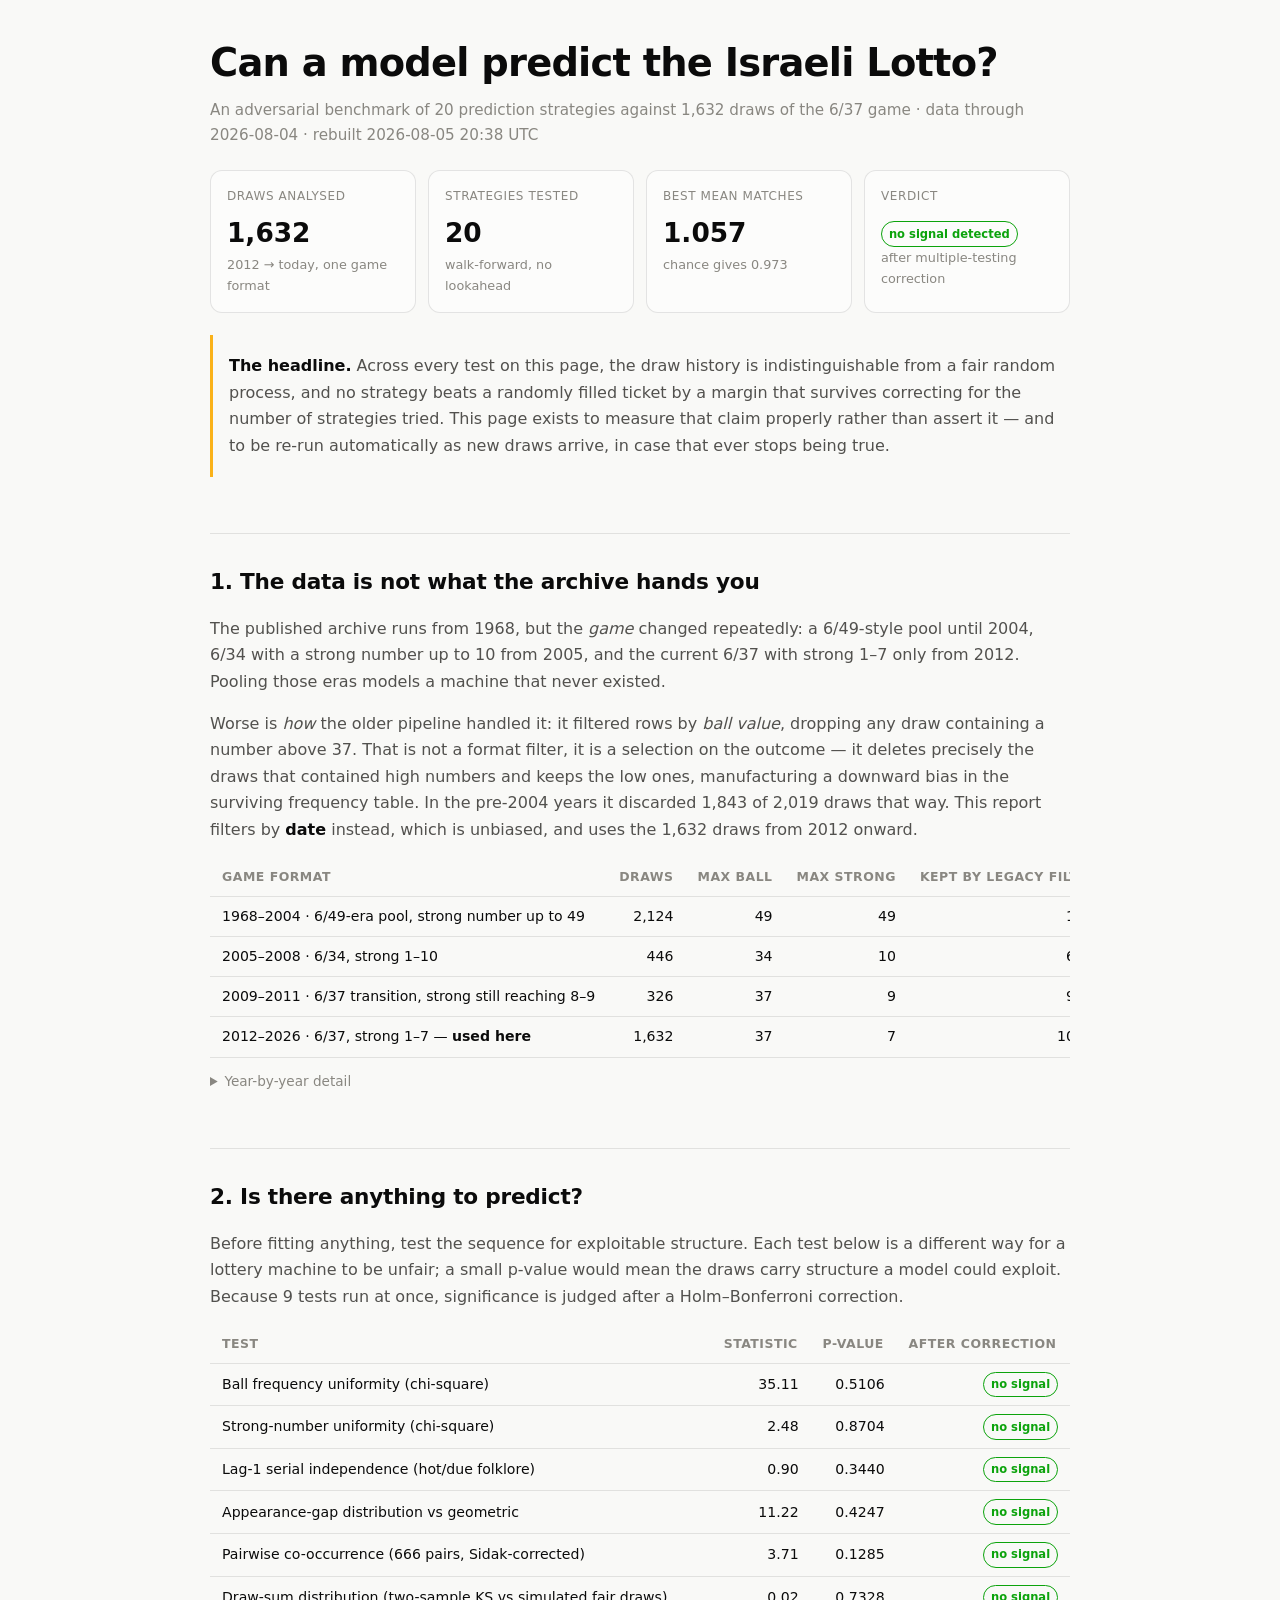
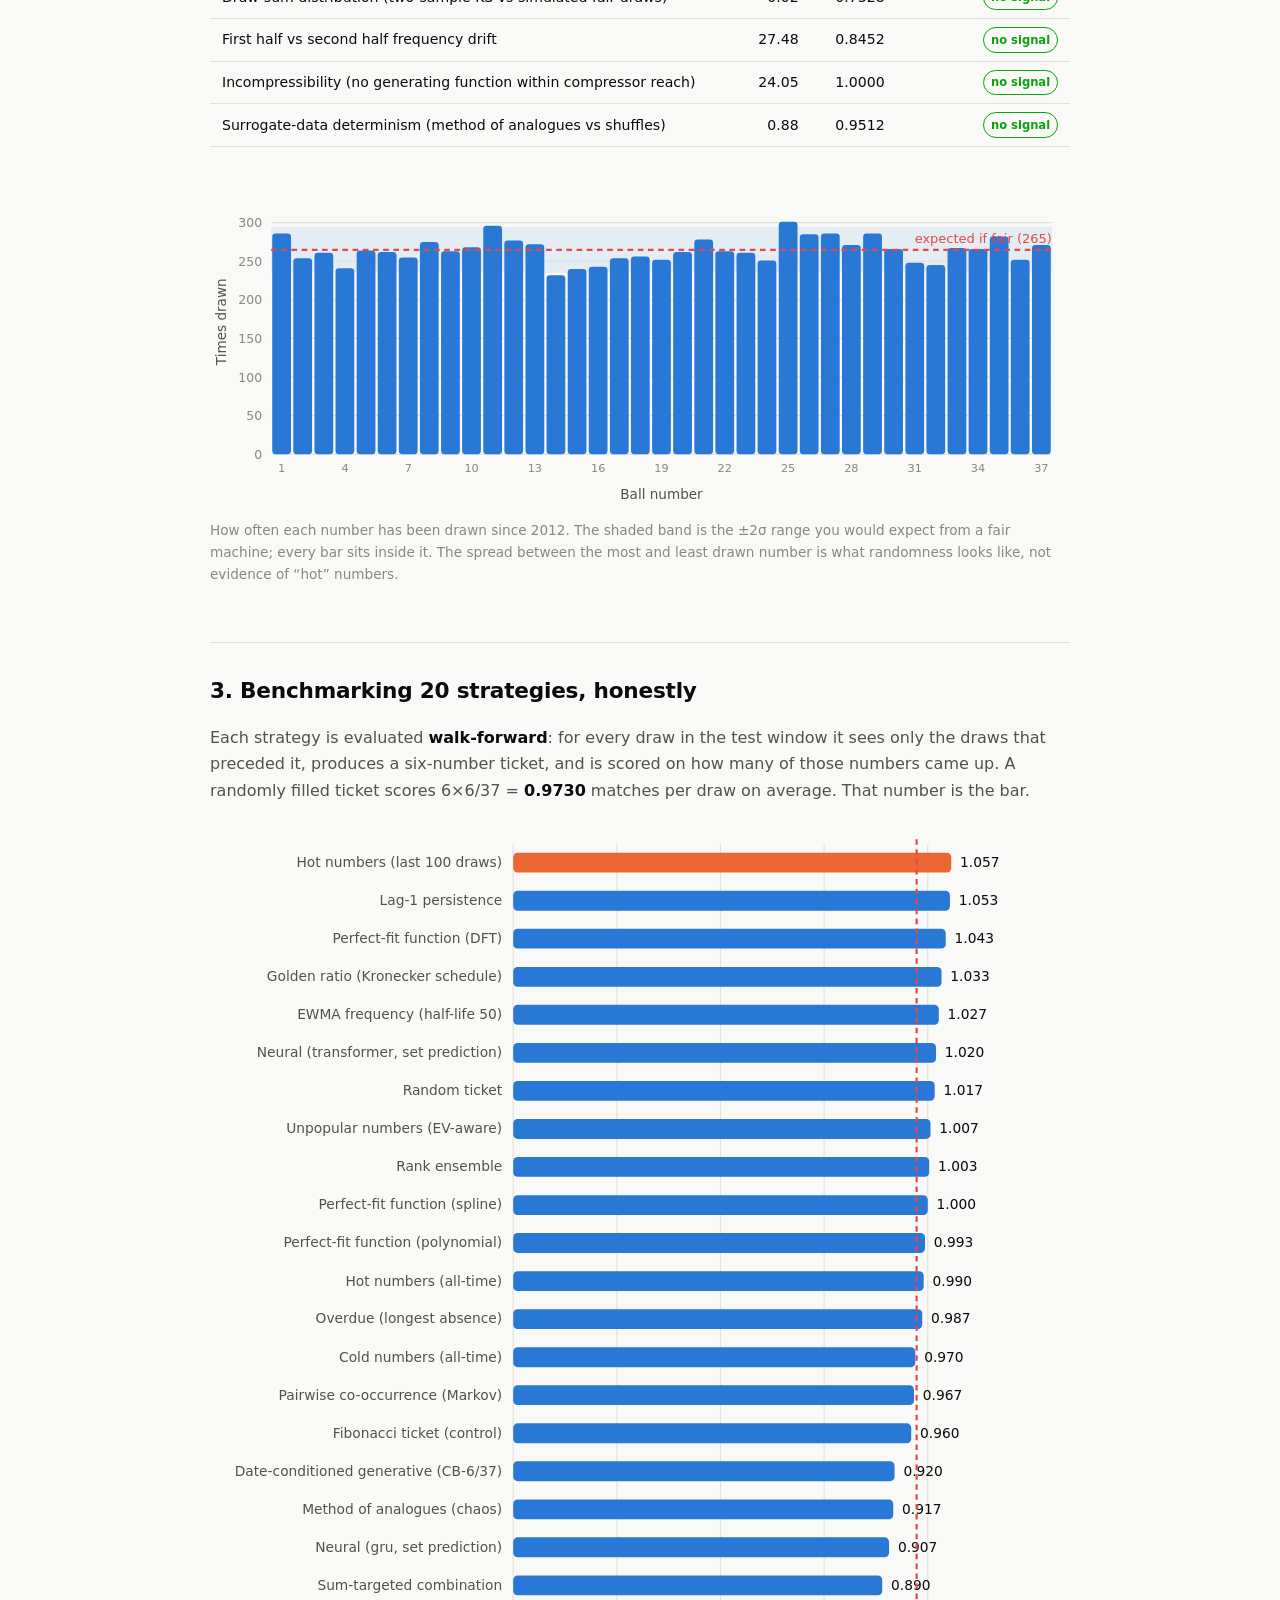
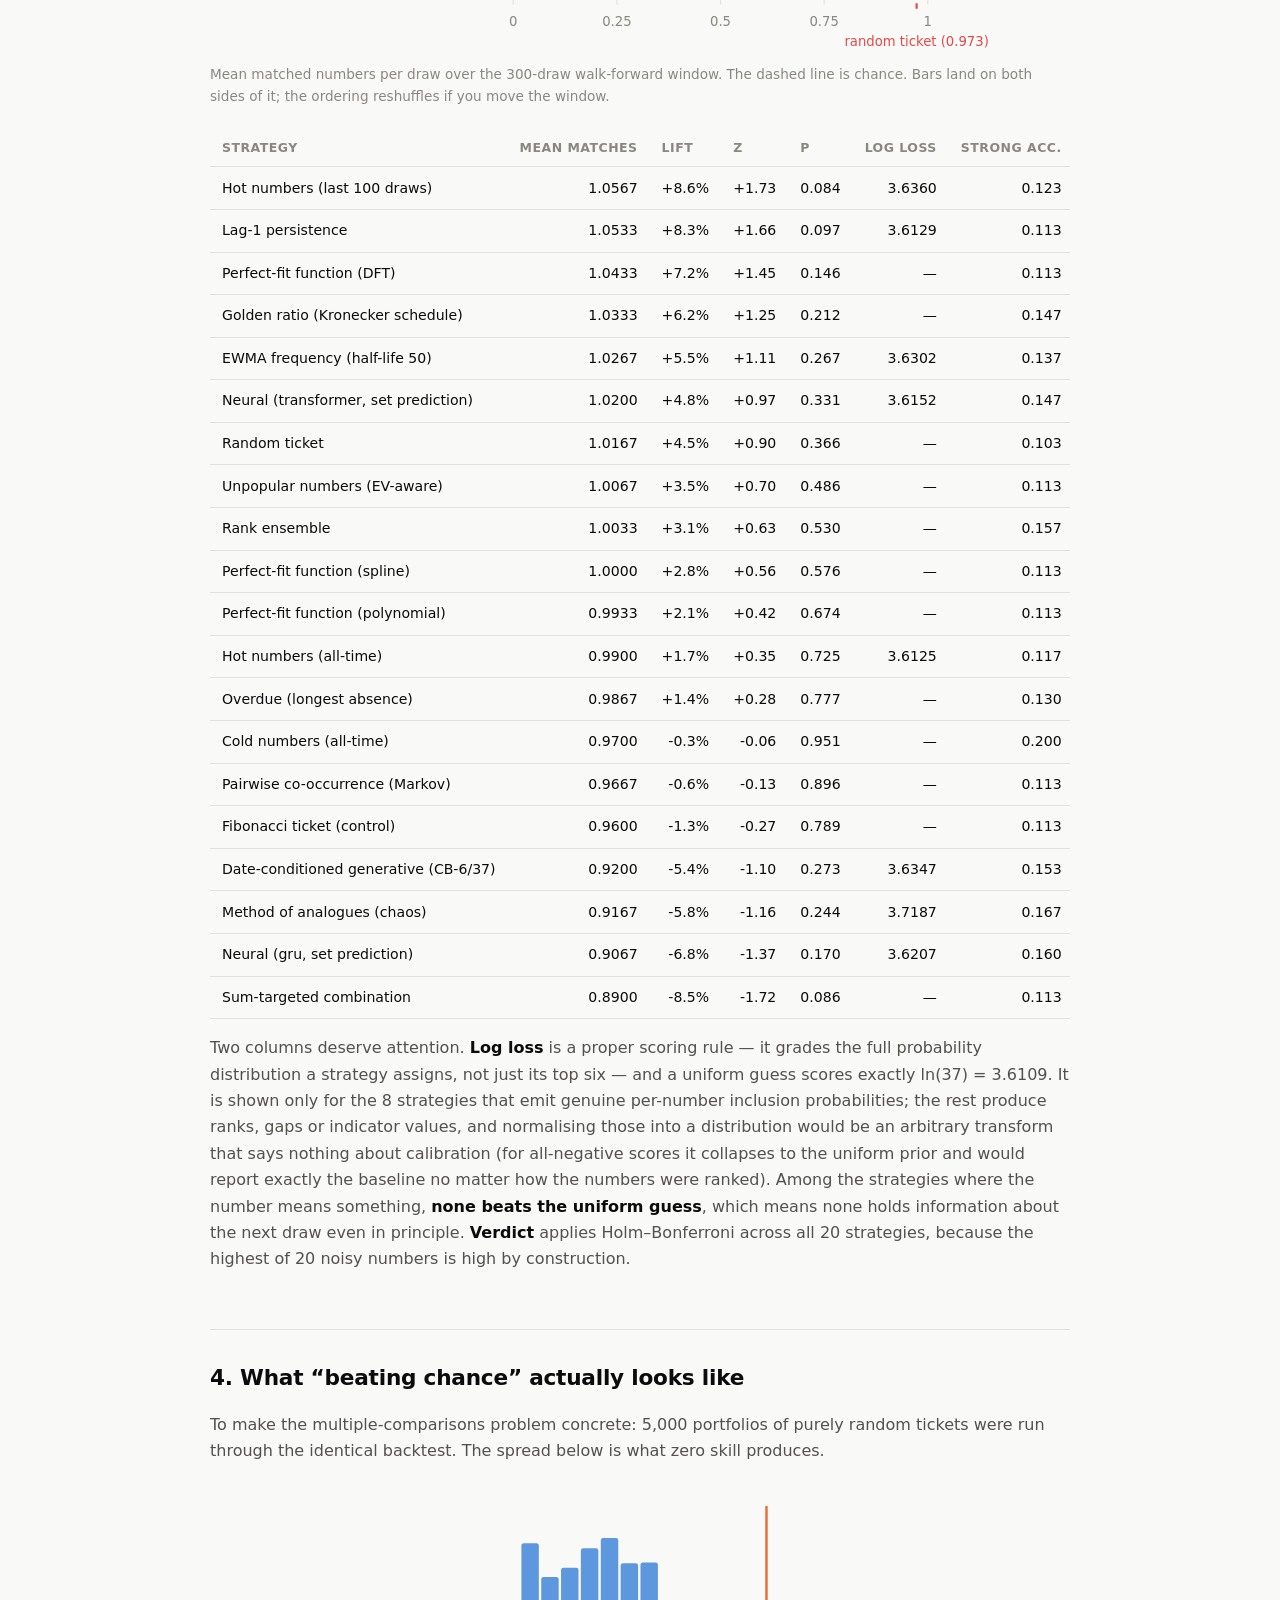
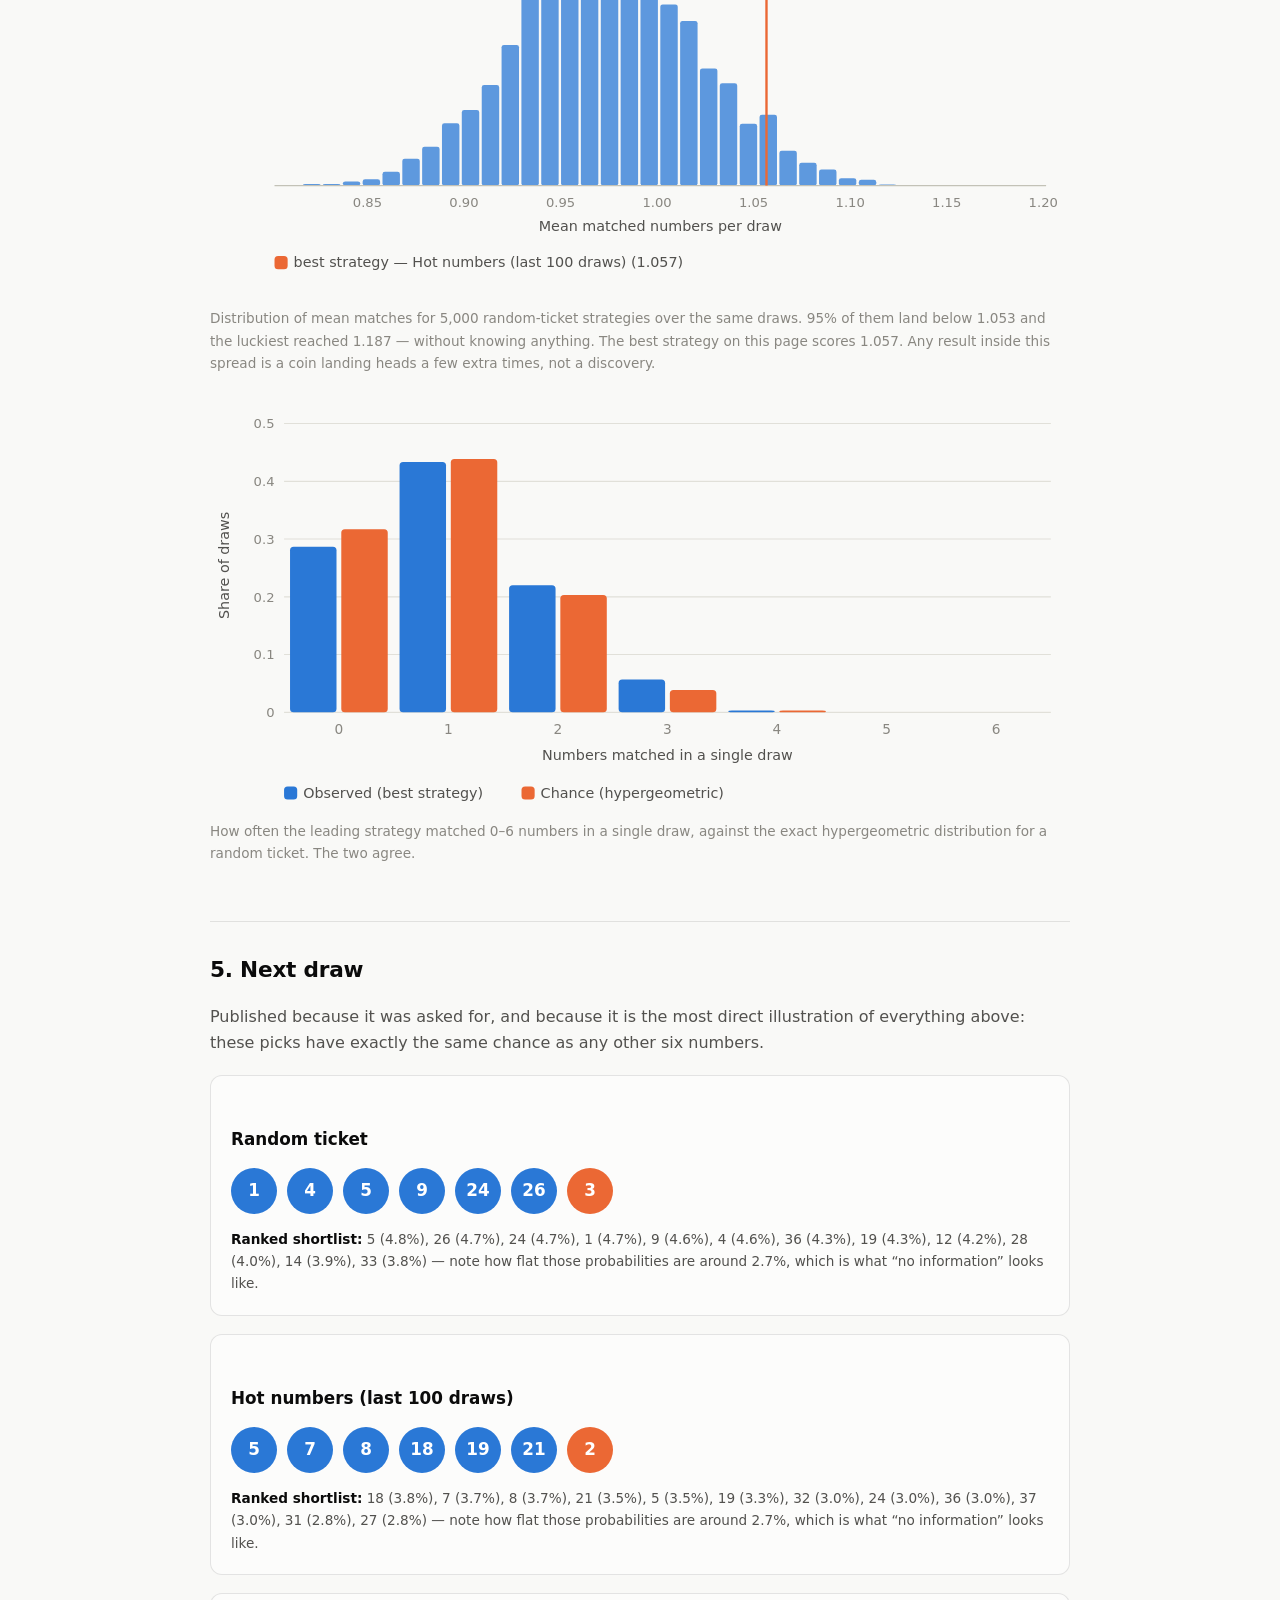
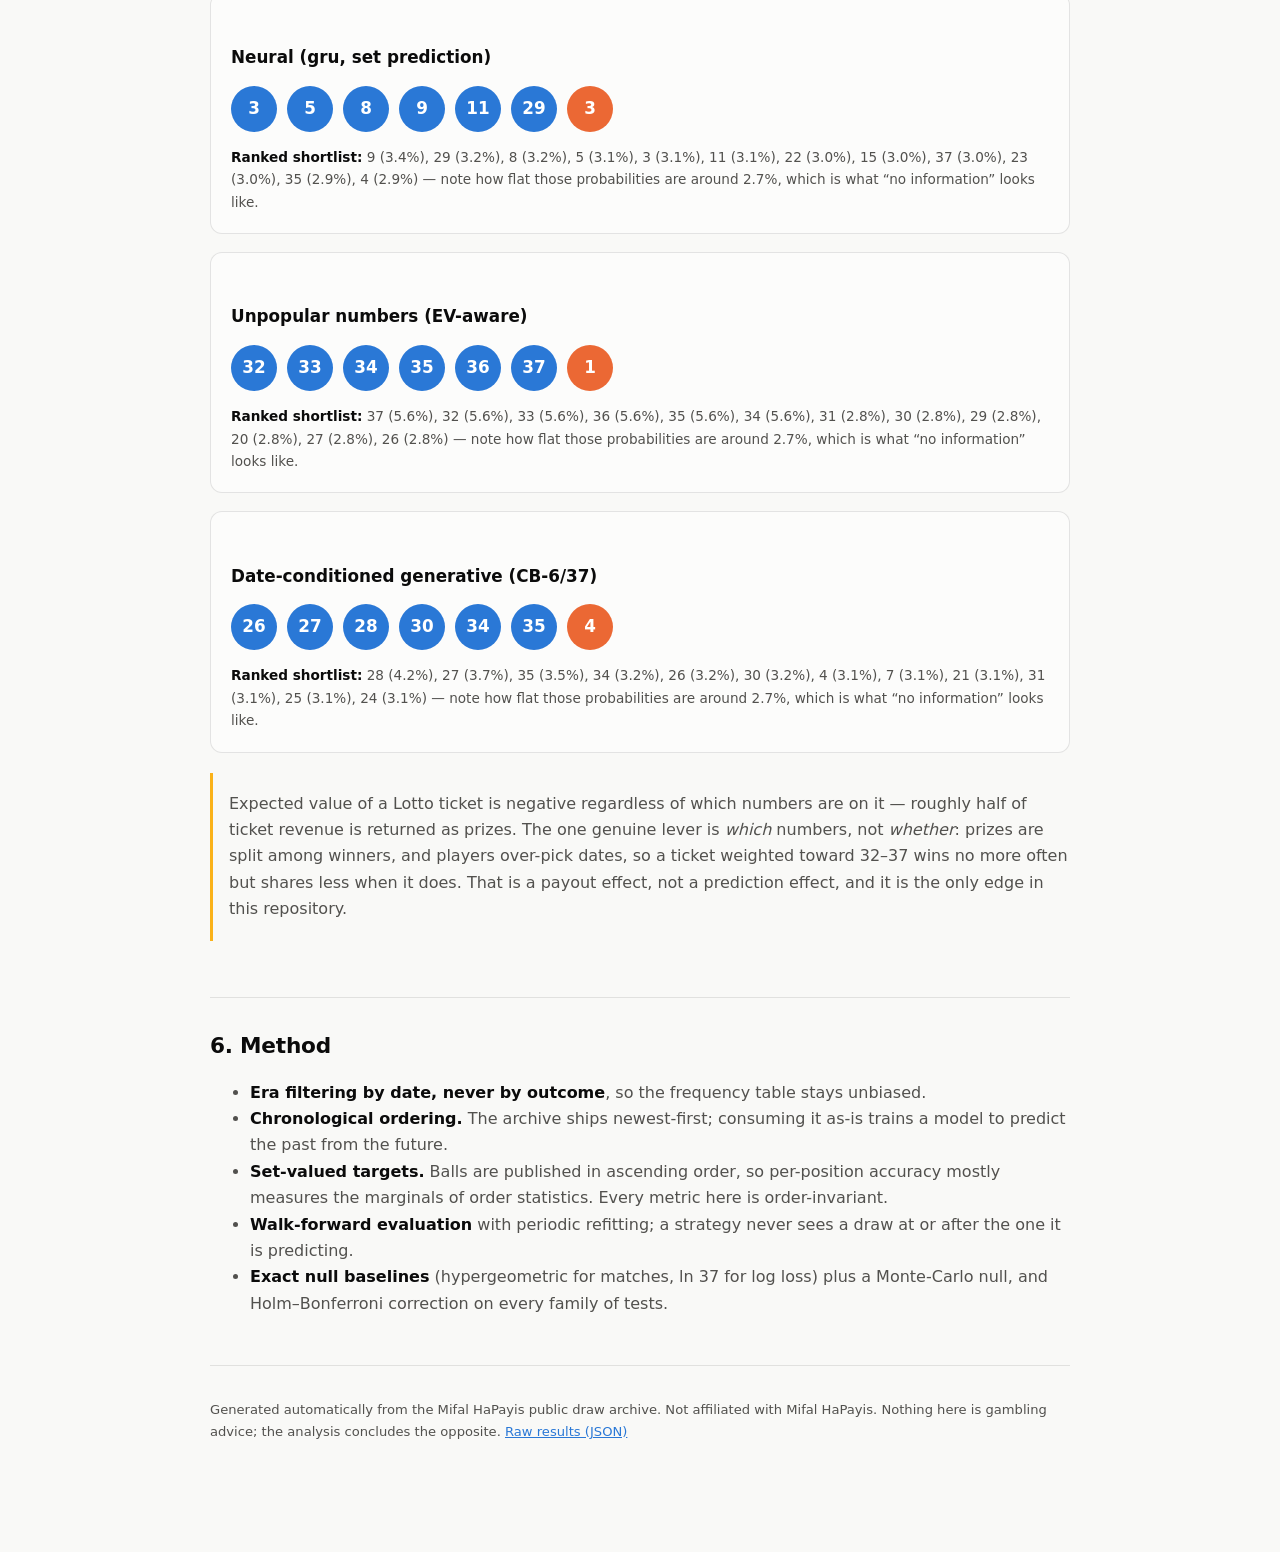
==== docs/benchmark/index.html @ 8b03260c "fix: address review — the stale-archive problem, root-caused and surfaced Codex flagged the committe" ====
<!doctype html><html lang="en"><head><meta charset="utf-8"><meta name="viewport" content="width=device-width,initial-scale=1"><title>Can a model predict the Israeli Lotto?</title><meta name="description" content="An adversarial benchmark of lottery prediction strategies against 1,500+ draws of the Israeli 6/37 Lotto."><style>
:root{color-scheme:light dark}
*{box-sizing:border-box}
body{margin:0;font-family:system-ui,-apple-system,"Segoe UI",sans-serif;
  background:var(--page);color:var(--text-primary);line-height:1.65;
  -webkit-font-smoothing:antialiased}
:root{
  --page:#f9f9f7;--surface:#fcfcfb;--text-primary:#0b0b0b;--text-secondary:#52514e;
  --muted:#898781;--grid:#e1e0d9;--axis:#c3c2b7;--border:rgba(11,11,11,.10);
  --series-1:#2a78d6;--series-2:#eb6834;--series-7:#4a3aa7;--series-8:#e34948;
  --good:#0ca30c;--critical:#d03b3b;--warning:#fab219;
}
@media (prefers-color-scheme:dark){:root:where(:not([data-theme=light])){
  --page:#0d0d0d;--surface:#1a1a19;--text-primary:#fff;--text-secondary:#c3c2b7;
  --muted:#898781;--grid:#2c2c2a;--axis:#383835;--border:rgba(255,255,255,.10);
  --series-1:#3987e5;--series-2:#d95926;--series-7:#9085e9;--series-8:#e66767;
}}
:root[data-theme=dark]{
  --page:#0d0d0d;--surface:#1a1a19;--text-primary:#fff;--text-secondary:#c3c2b7;
  --muted:#898781;--grid:#2c2c2a;--axis:#383835;--border:rgba(255,255,255,.10);
  --series-1:#3987e5;--series-2:#d95926;--series-7:#9085e9;--series-8:#e66767;
}
main{max-width:900px;margin:0 auto;padding:40px 20px 96px}
h1{font-size:clamp(1.7rem,4vw,2.4rem);line-height:1.2;margin:0 0 .3em;letter-spacing:-.02em}
h2{font-size:1.35rem;margin:2.6em 0 .6em;letter-spacing:-.01em;
  padding-top:1.4em;border-top:1px solid var(--border)}
h3{font-size:1.05rem;margin:1.8em 0 .4em}
p,li{color:var(--text-secondary)}
strong{color:var(--text-primary)}
code{font-family:ui-monospace,SFMono-Regular,Menlo,monospace;font-size:.87em;
  background:var(--surface);border:1px solid var(--border);border-radius:4px;padding:.1em .35em}
.sub{color:var(--muted);font-size:.95rem;margin-top:0}
.card{background:var(--surface);border:1px solid var(--border);border-radius:12px;
  padding:20px;margin:18px 0}
.chart{width:100%;height:auto;display:block}
figure{margin:22px 0}
figcaption{color:var(--muted);font-size:.85rem;margin-top:10px}
.scroll{overflow-x:auto;-webkit-overflow-scrolling:touch}
table{border-collapse:collapse;width:100%;font-size:.88rem;min-width:520px}
th,td{text-align:left;padding:8px 12px;border-bottom:1px solid var(--border);white-space:nowrap}
th{color:var(--muted);font-weight:600;font-size:.78rem;text-transform:uppercase;letter-spacing:.04em}
td.num{text-align:right;font-variant-numeric:tabular-nums;color:var(--text-primary)}
.tiles{display:grid;grid-template-columns:repeat(auto-fit,minmax(150px,1fr));gap:12px;margin:22px 0}
.tile{background:var(--surface);border:1px solid var(--border);border-radius:12px;padding:16px}
.tile .k{font-size:.75rem;text-transform:uppercase;letter-spacing:.05em;color:var(--muted)}
.tile .v{font-size:1.65rem;font-weight:650;color:var(--text-primary);margin-top:4px}
.tile .n{font-size:.8rem;color:var(--muted)}
.pill{display:inline-block;font-size:.72rem;font-weight:650;padding:.2em .6em;border-radius:99px;
  border:1px solid currentColor}
.pill.no{color:var(--good)}.pill.yes{color:var(--critical)}
.balls{display:flex;flex-wrap:wrap;gap:10px;margin:14px 0}
.ball{width:46px;height:46px;border-radius:50%;display:grid;place-items:center;
  font-weight:650;font-size:1.05rem;background:var(--series-1);color:#fff}
.ball.strong{background:var(--series-2)}
.note{border-left:3px solid var(--warning);padding:2px 0 2px 16px;margin:20px 0}
footer{color:var(--muted);font-size:.82rem;margin-top:48px;padding-top:20px;
  border-top:1px solid var(--border)}
a{color:var(--series-1)}
</style></head><body>
<main>
<h1>Can a model predict the Israeli Lotto?</h1>
<p class="sub">An adversarial benchmark of 20 prediction strategies against
1,632 draws of the 6/37 game &middot; data through 2026-08-04 &middot;
rebuilt 2026-08-05 20:38 UTC</p>

<div class="tiles">
  <div class="tile"><div class="k">Draws analysed</div><div class="v">1,632</div>
    <div class="n">2012 &rarr; today, one game format</div></div>
  <div class="tile"><div class="k">Strategies tested</div><div class="v">20</div>
    <div class="n">walk-forward, no lookahead</div></div>
  <div class="tile"><div class="k">Best mean matches</div><div class="v">1.057</div>
    <div class="n">chance gives 0.973</div></div>
  <div class="tile"><div class="k">Verdict</div><div class="v" style="font-size:1.05rem;padding-top:8px"><span class="pill no">no signal detected</span></div>
    <div class="n">after multiple-testing correction</div></div>
</div>


<div class="note"><p><strong>The headline.</strong> Across every test on this page, the draw
history is indistinguishable from a fair random process, and no strategy beats a randomly
filled ticket by a margin that survives correcting for the number of strategies tried.
This page exists to measure that claim properly rather than assert it &mdash; and to be
re-run automatically as new draws arrive, in case that ever stops being true.</p></div>

<h2>1. The data is not what the archive hands you</h2>
<p>The published archive runs from 1968, but the <em>game</em> changed repeatedly: a 6/49-style
pool until 2004, 6/34 with a strong number up to 10 from 2005, and the current 6/37
with strong 1&ndash;7 only from 2012. Pooling those eras models a machine that never existed.</p>
<p>Worse is <em>how</em> the older pipeline handled it: it filtered rows by <em>ball value</em>,
dropping any draw containing a number above 37. That is not a format filter, it is a
selection on the outcome &mdash; it deletes precisely the draws that contained high numbers and
keeps the low ones, manufacturing a downward bias in the surviving frequency table.
In the pre-2004 years it discarded 1,843 of
2,019 draws that way. This report filters by <strong>date</strong>
instead, which is unbiased, and uses the 1,632 draws from 2012 onward.</p>
<div class="scroll"><table><thead><tr><th>Game format</th><th>Draws</th><th>Max ball</th><th>Max strong</th><th>Kept by legacy filter</th></tr></thead><tbody><tr><td class="">1968&ndash;2004 &middot; 6/49-era pool, strong number up to 49</td><td class="num">2,124</td><td class="num">49</td><td class="num">49</td><td class="num">11%</td></tr><tr><td class="">2005&ndash;2008 &middot; 6/34, strong 1&ndash;10</td><td class="num">446</td><td class="num">34</td><td class="num">10</td><td class="num">69%</td></tr><tr><td class="">2009&ndash;2011 &middot; 6/37 transition, strong still reaching 8&ndash;9</td><td class="num">326</td><td class="num">37</td><td class="num">9</td><td class="num">92%</td></tr><tr><td class="">2012&ndash;2026 &middot; 6/37, strong 1&ndash;7 &mdash; <strong>used here</strong></td><td class="num">1,632</td><td class="num">37</td><td class="num">7</td><td class="num">100%</td></tr></tbody></table></div>
<details><summary style="cursor:pointer;color:var(--muted);font-size:.85rem;margin-top:12px">
Year-by-year detail</summary>
<div class="scroll"><table><thead><tr><th>Year</th><th>Draws</th><th>Max ball</th><th>Max strong</th><th>Kept by legacy filter</th></tr></thead><tbody><tr><td class="">1968</td><td class="num">18</td><td class="num">39</td><td class="num">39</td><td class="num">33%</td></tr><tr><td class="">1969</td><td class="num">52</td><td class="num">39</td><td class="num">39</td><td class="num">12%</td></tr><tr><td class="">1970</td><td class="num">52</td><td class="num">39</td><td class="num">39</td><td class="num">8%</td></tr><tr><td class="">1971</td><td class="num">51</td><td class="num">39</td><td class="num">38</td><td class="num">16%</td></tr><tr><td class="">1972</td><td class="num">52</td><td class="num">39</td><td class="num">38</td><td class="num">21%</td></tr><tr><td class="">1973</td><td class="num">50</td><td class="num">39</td><td class="num">39</td><td class="num">6%</td></tr><tr><td class="">1974</td><td class="num">53</td><td class="num">39</td><td class="num">39</td><td class="num">19%</td></tr><tr><td class="">1975</td><td class="num">52</td><td class="num">39</td><td class="num">39</td><td class="num">13%</td></tr><tr><td class="">1976</td><td class="num">52</td><td class="num">39</td><td class="num">38</td><td class="num">17%</td></tr><tr><td class="">1977</td><td class="num">52</td><td class="num">39</td><td class="num">36</td><td class="num">19%</td></tr><tr><td class="">1978</td><td class="num">51</td><td class="num">39</td><td class="num">39</td><td class="num">10%</td></tr><tr><td class="">1979</td><td class="num">52</td><td class="num">39</td><td class="num">39</td><td class="num">13%</td></tr><tr><td class="">1980</td><td class="num">53</td><td class="num">39</td><td class="num">39</td><td class="num">11%</td></tr><tr><td class="">1981</td><td class="num">52</td><td class="num">39</td><td class="num">39</td><td class="num">12%</td></tr><tr><td class="">1982</td><td class="num">52</td><td class="num">40</td><td class="num">39</td><td class="num">10%</td></tr><tr><td class="">1983</td><td class="num">52</td><td class="num">40</td><td class="num">39</td><td class="num">8%</td></tr><tr><td class="">1984</td><td class="num">52</td><td class="num">40</td><td class="num">40</td><td class="num">12%</td></tr><tr><td class="">1985</td><td class="num">53</td><td class="num">40</td><td class="num">39</td><td class="num">9%</td></tr><tr><td class="">1986</td><td class="num">52</td><td class="num">42</td><td class="num">42</td><td class="num">8%</td></tr><tr><td class="">1987</td><td class="num">52</td><td class="num">42</td><td class="num">41</td><td class="num">8%</td></tr><tr><td class="">1988</td><td class="num">52</td><td class="num">42</td><td class="num">42</td><td class="num">12%</td></tr><tr><td class="">1989</td><td class="num">52</td><td class="num">42</td><td class="num">41</td><td class="num">10%</td></tr><tr><td class="">1990</td><td class="num">52</td><td class="num">45</td><td class="num">42</td><td class="num">12%</td></tr><tr><td class="">1991</td><td class="num">52</td><td class="num">45</td><td class="num">45</td><td class="num">10%</td></tr><tr><td class="">1992</td><td class="num">52</td><td class="num">45</td><td class="num">45</td><td class="num">6%</td></tr><tr><td class="">1993</td><td class="num">52</td><td class="num">48</td><td class="num">49</td><td class="num">6%</td></tr><tr><td class="">1994</td><td class="num">52</td><td class="num">49</td><td class="num">49</td><td class="num">4%</td></tr><tr><td class="">1995</td><td class="num">51</td><td class="num">49</td><td class="num">49</td><td class="num">2%</td></tr><tr><td class="">1996</td><td class="num">53</td><td class="num">49</td><td class="num">49</td><td class="num">6%</td></tr><tr><td class="">1997</td><td class="num">52</td><td class="num">49</td><td class="num">48</td><td class="num">2%</td></tr><tr><td class="">1998</td><td class="num">51</td><td class="num">49</td><td class="num">49</td><td class="num">2%</td></tr><tr><td class="">1999</td><td class="num">52</td><td class="num">49</td><td class="num">48</td><td class="num">0%</td></tr><tr><td class="">2000</td><td class="num">78</td><td class="num">49</td><td class="num">48</td><td class="num">1%</td></tr><tr><td class="">2001</td><td class="num">104</td><td class="num">45</td><td class="num">45</td><td class="num">4%</td></tr><tr><td class="">2002</td><td class="num">105</td><td class="num">45</td><td class="num">45</td><td class="num">6%</td></tr><tr><td class="">2003</td><td class="num">104</td><td class="num">45</td><td class="num">45</td><td class="num">3%</td></tr><tr><td class="">2004</td><td class="num">105</td><td class="num">45</td><td class="num">45</td><td class="num">59%</td></tr><tr><td class="">2005</td><td class="num">106</td><td class="num">34</td><td class="num">10</td><td class="num">70%</td></tr><tr><td class="">2006</td><td class="num">115</td><td class="num">34</td><td class="num">10</td><td class="num">65%</td></tr><tr><td class="">2007</td><td class="num">117</td><td class="num">34</td><td class="num">10</td><td class="num">68%</td></tr><tr><td class="">2008</td><td class="num">108</td><td class="num">34</td><td class="num">10</td><td class="num">71%</td></tr><tr><td class="">2009</td><td class="num">113</td><td class="num">37</td><td class="num">9</td><td class="num">86%</td></tr><tr><td class="">2010</td><td class="num">108</td><td class="num">37</td><td class="num">8</td><td class="num">91%</td></tr><tr><td class="">2011</td><td class="num">105</td><td class="num">37</td><td class="num">8</td><td class="num">99%</td></tr><tr><td class="">2012</td><td class="num">118</td><td class="num">37</td><td class="num">7</td><td class="num">100%</td></tr><tr><td class="">2013</td><td class="num">105</td><td class="num">37</td><td class="num">7</td><td class="num">100%</td></tr><tr><td class="">2014</td><td class="num">104</td><td class="num">37</td><td class="num">7</td><td class="num">100%</td></tr><tr><td class="">2015</td><td class="num">104</td><td class="num">37</td><td class="num">7</td><td class="num">100%</td></tr><tr><td class="">2016</td><td class="num">105</td><td class="num">37</td><td class="num">7</td><td class="num">100%</td></tr><tr><td class="">2017</td><td class="num">116</td><td class="num">37</td><td class="num">7</td><td class="num">100%</td></tr><tr><td class="">2018</td><td class="num">118</td><td class="num">37</td><td class="num">7</td><td class="num">100%</td></tr><tr><td class="">2019</td><td class="num">119</td><td class="num">37</td><td class="num">7</td><td class="num">100%</td></tr><tr><td class="">2020</td><td class="num">97</td><td class="num">37</td><td class="num">7</td><td class="num">100%</td></tr><tr><td class="">2021</td><td class="num">118</td><td class="num">37</td><td class="num">7</td><td class="num">100%</td></tr><tr><td class="">2022</td><td class="num">118</td><td class="num">37</td><td class="num">7</td><td class="num">100%</td></tr><tr><td class="">2023</td><td class="num">106</td><td class="num">37</td><td class="num">7</td><td class="num">100%</td></tr><tr><td class="">2024</td><td class="num">119</td><td class="num">37</td><td class="num">7</td><td class="num">100%</td></tr><tr><td class="">2025</td><td class="num">116</td><td class="num">37</td><td class="num">7</td><td class="num">100%</td></tr><tr><td class="">2026</td><td class="num">69</td><td class="num">37</td><td class="num">7</td><td class="num">100%</td></tr></tbody></table></div>
</details>

<h2>2. Is there anything to predict?</h2>
<p>Before fitting anything, test the sequence for exploitable structure. Each test below is
a different way for a lottery machine to be unfair; a small p&#8209;value would mean the draws
carry structure a model could exploit. Because 9 tests run at once, significance is judged
after a Holm&ndash;Bonferroni correction.</p>
<div class="scroll"><table><thead><tr><th>Test</th><th>Statistic</th><th>p-value</th><th>After correction</th></tr></thead><tbody><tr><td class="">Ball frequency uniformity (chi-square)</td><td class="num">35.11</td><td class="num">0.5106</td><td class="num"><span class="pill no">no signal</span></td></tr><tr><td class="">Strong-number uniformity (chi-square)</td><td class="num">2.48</td><td class="num">0.8704</td><td class="num"><span class="pill no">no signal</span></td></tr><tr><td class="">Lag-1 serial independence (hot/due folklore)</td><td class="num">0.90</td><td class="num">0.3440</td><td class="num"><span class="pill no">no signal</span></td></tr><tr><td class="">Appearance-gap distribution vs geometric</td><td class="num">11.22</td><td class="num">0.4247</td><td class="num"><span class="pill no">no signal</span></td></tr><tr><td class="">Pairwise co-occurrence (666 pairs, Sidak-corrected)</td><td class="num">3.71</td><td class="num">0.1285</td><td class="num"><span class="pill no">no signal</span></td></tr><tr><td class="">Draw-sum distribution (two-sample KS vs simulated fair draws)</td><td class="num">0.02</td><td class="num">0.7328</td><td class="num"><span class="pill no">no signal</span></td></tr><tr><td class="">First half vs second half frequency drift</td><td class="num">27.48</td><td class="num">0.8452</td><td class="num"><span class="pill no">no signal</span></td></tr><tr><td class="">Incompressibility (no generating function within compressor reach)</td><td class="num">24.05</td><td class="num">1.0000</td><td class="num"><span class="pill no">no signal</span></td></tr><tr><td class="">Surrogate-data determinism (method of analogues vs shuffles)</td><td class="num">0.88</td><td class="num">0.9512</td><td class="num"><span class="pill no">no signal</span></td></tr></tbody></table></div>
<figure><svg viewBox="0 0 760 300" role="img" aria-label="Frequency of each number" preserveAspectRatio="xMidYMid meet" class="chart"><rect x="54" y="51.2" width="690" height="40.6" fill="var(--series-1)" opacity="0.10"/><line x1="54" y1="252.0" x2="744" y2="252.0" stroke="var(--grid)" stroke-width="1"/><text x="46" y="256.0" fill="var(--muted)" font-size="11" text-anchor="end">0</text><line x1="54" y1="217.9" x2="744" y2="217.9" stroke="var(--grid)" stroke-width="1"/><text x="46" y="221.9" fill="var(--muted)" font-size="11" text-anchor="end">50</text><line x1="54" y1="183.8" x2="744" y2="183.8" stroke="var(--grid)" stroke-width="1"/><text x="46" y="187.8" fill="var(--muted)" font-size="11" text-anchor="end">100</text><line x1="54" y1="149.7" x2="744" y2="149.7" stroke="var(--grid)" stroke-width="1"/><text x="46" y="153.7" fill="var(--muted)" font-size="11" text-anchor="end">150</text><line x1="54" y1="115.6" x2="744" y2="115.6" stroke="var(--grid)" stroke-width="1"/><text x="46" y="119.6" fill="var(--muted)" font-size="11" text-anchor="end">200</text><line x1="54" y1="81.5" x2="744" y2="81.5" stroke="var(--grid)" stroke-width="1"/><text x="46" y="85.5" fill="var(--muted)" font-size="11" text-anchor="end">250</text><line x1="54" y1="47.4" x2="744" y2="47.4" stroke="var(--grid)" stroke-width="1"/><text x="46" y="51.4" fill="var(--muted)" font-size="11" text-anchor="end">300</text><rect x="55.0" y="57.0" width="16.6" height="195.0" rx="3" fill="var(--series-1)"><title>1: 286</title></rect><text x="63.3" y="268" fill="var(--muted)" font-size="10" text-anchor="middle">1</text><rect x="73.6" y="78.8" width="16.6" height="173.2" rx="3" fill="var(--series-1)"><title>2: 254</title></rect><rect x="92.3" y="74.0" width="16.6" height="178.0" rx="3" fill="var(--series-1)"><title>3: 261</title></rect><rect x="110.9" y="87.7" width="16.6" height="164.3" rx="3" fill="var(--series-1)"><title>4: 241</title></rect><text x="119.3" y="268" fill="var(--muted)" font-size="10" text-anchor="middle">4</text><rect x="129.6" y="72.0" width="16.6" height="180.0" rx="3" fill="var(--series-1)"><title>5: 264</title></rect><rect x="148.2" y="73.3" width="16.6" height="178.7" rx="3" fill="var(--series-1)"><title>6: 262</title></rect><rect x="166.9" y="78.1" width="16.6" height="173.9" rx="3" fill="var(--series-1)"><title>7: 255</title></rect><text x="175.2" y="268" fill="var(--muted)" font-size="10" text-anchor="middle">7</text><rect x="185.5" y="64.5" width="16.6" height="187.5" rx="3" fill="var(--series-1)"><title>8: 275</title></rect><rect x="204.2" y="72.7" width="16.6" height="179.3" rx="3" fill="var(--series-1)"><title>9: 263</title></rect><rect x="222.8" y="69.2" width="16.6" height="182.8" rx="3" fill="var(--series-1)"><title>10: 268</title></rect><text x="231.2" y="268" fill="var(--muted)" font-size="10" text-anchor="middle">10</text><rect x="241.5" y="50.1" width="16.6" height="201.9" rx="3" fill="var(--series-1)"><title>11: 296</title></rect><rect x="260.1" y="63.1" width="16.6" height="188.9" rx="3" fill="var(--series-1)"><title>12: 277</title></rect><rect x="278.8" y="66.5" width="16.6" height="185.5" rx="3" fill="var(--series-1)"><title>13: 272</title></rect><text x="287.1" y="268" fill="var(--muted)" font-size="10" text-anchor="middle">13</text><rect x="297.4" y="93.8" width="16.6" height="158.2" rx="3" fill="var(--series-1)"><title>14: 232</title></rect><rect x="316.1" y="88.3" width="16.6" height="163.7" rx="3" fill="var(--series-1)"><title>15: 240</title></rect><rect x="334.7" y="86.3" width="16.6" height="165.7" rx="3" fill="var(--series-1)"><title>16: 243</title></rect><text x="343.1" y="268" fill="var(--muted)" font-size="10" text-anchor="middle">16</text><rect x="353.4" y="78.8" width="16.6" height="173.2" rx="3" fill="var(--series-1)"><title>17: 254</title></rect><rect x="372.0" y="77.4" width="16.6" height="174.6" rx="3" fill="var(--series-1)"><title>18: 256</title></rect><rect x="390.7" y="80.2" width="16.6" height="171.8" rx="3" fill="var(--series-1)"><title>19: 252</title></rect><text x="399.0" y="268" fill="var(--muted)" font-size="10" text-anchor="middle">19</text><rect x="409.3" y="73.3" width="16.6" height="178.7" rx="3" fill="var(--series-1)"><title>20: 262</title></rect><rect x="428.0" y="62.4" width="16.6" height="189.6" rx="3" fill="var(--series-1)"><title>21: 278</title></rect><rect x="446.6" y="72.7" width="16.6" height="179.3" rx="3" fill="var(--series-1)"><title>22: 263</title></rect><text x="454.9" y="268" fill="var(--muted)" font-size="10" text-anchor="middle">22</text><rect x="465.3" y="74.0" width="16.6" height="178.0" rx="3" fill="var(--series-1)"><title>23: 261</title></rect><rect x="483.9" y="80.8" width="16.6" height="171.2" rx="3" fill="var(--series-1)"><title>24: 251</title></rect><rect x="502.6" y="46.7" width="16.6" height="205.3" rx="3" fill="var(--series-1)"><title>25: 301</title></rect><text x="510.9" y="268" fill="var(--muted)" font-size="10" text-anchor="middle">25</text><rect x="521.2" y="57.6" width="16.6" height="194.4" rx="3" fill="var(--series-1)"><title>26: 285</title></rect><rect x="539.9" y="57.0" width="16.6" height="195.0" rx="3" fill="var(--series-1)"><title>27: 286</title></rect><rect x="558.5" y="67.2" width="16.6" height="184.8" rx="3" fill="var(--series-1)"><title>28: 271</title></rect><text x="566.8" y="268" fill="var(--muted)" font-size="10" text-anchor="middle">28</text><rect x="577.2" y="57.0" width="16.6" height="195.0" rx="3" fill="var(--series-1)"><title>29: 286</title></rect><rect x="595.8" y="70.6" width="16.6" height="181.4" rx="3" fill="var(--series-1)"><title>30: 266</title></rect><rect x="614.5" y="82.9" width="16.6" height="169.1" rx="3" fill="var(--series-1)"><title>31: 248</title></rect><text x="622.8" y="268" fill="var(--muted)" font-size="10" text-anchor="middle">31</text><rect x="633.1" y="84.9" width="16.6" height="167.1" rx="3" fill="var(--series-1)"><title>32: 245</title></rect><rect x="651.8" y="69.9" width="16.6" height="182.1" rx="3" fill="var(--series-1)"><title>33: 267</title></rect><rect x="670.4" y="70.6" width="16.6" height="181.4" rx="3" fill="var(--series-1)"><title>34: 266</title></rect><text x="678.7" y="268" fill="var(--muted)" font-size="10" text-anchor="middle">34</text><rect x="689.1" y="59.7" width="16.6" height="192.3" rx="3" fill="var(--series-1)"><title>35: 282</title></rect><rect x="707.7" y="80.2" width="16.6" height="171.8" rx="3" fill="var(--series-1)"><title>36: 252</title></rect><rect x="726.4" y="67.2" width="16.6" height="184.8" rx="3" fill="var(--series-1)"><title>37: 271</title></rect><text x="734.7" y="268" fill="var(--muted)" font-size="10" text-anchor="middle">37</text><line x1="54" y1="71.5" x2="744" y2="71.5" stroke="var(--series-8)" stroke-width="2" stroke-dasharray="5 4"/><text x="744" y="65.5" fill="var(--series-8)" font-size="11.5" text-anchor="end">expected if fair (265)</text><text x="399.0" y="292" fill="var(--text-secondary)" font-size="12" text-anchor="middle">Ball number</text><text transform="translate(14,135.0) rotate(-90)" fill="var(--text-secondary)" font-size="12" text-anchor="middle">Times drawn</text></svg>
<figcaption>How often each number has been drawn since 2012. The shaded band is the
&plusmn;2&sigma; range you would expect from a fair machine; every bar sits inside it.
The spread between the most and least drawn number is what randomness looks like,
not evidence of &ldquo;hot&rdquo; numbers.</figcaption></figure>

<h2>3. Benchmarking 20 strategies, honestly</h2>
<p>Each strategy is evaluated <strong>walk-forward</strong>: for every draw in the test window it
sees only the draws that preceded it, produces a six-number ticket, and is scored on how many
of those numbers came up. A randomly filled ticket scores
6&times;6/37 = <strong>0.9730</strong> matches per draw on average.
That number is the bar.</p>
<figure><svg viewBox="0 0 780 750" role="img" aria-label="Mean matched numbers per draw by strategy" preserveAspectRatio="xMidYMid meet" class="chart"><line x1="275.0" y1="16" x2="275.0" y2="706" stroke="var(--grid)" stroke-width="1"/><text x="275.0" y="726" fill="var(--muted)" font-size="12" text-anchor="middle">0</text><line x1="369.0" y1="16" x2="369.0" y2="706" stroke="var(--grid)" stroke-width="1"/><text x="369.0" y="726" fill="var(--muted)" font-size="12" text-anchor="middle">0.25</text><line x1="463.0" y1="16" x2="463.0" y2="706" stroke="var(--grid)" stroke-width="1"/><text x="463.0" y="726" fill="var(--muted)" font-size="12" text-anchor="middle">0.5</text><line x1="557.0" y1="16" x2="557.0" y2="706" stroke="var(--grid)" stroke-width="1"/><text x="557.0" y="726" fill="var(--muted)" font-size="12" text-anchor="middle">0.75</text><line x1="651.0" y1="16" x2="651.0" y2="706" stroke="var(--grid)" stroke-width="1"/><text x="651.0" y="726" fill="var(--muted)" font-size="12" text-anchor="middle">1</text><rect x="275" y="24.2" width="397.3" height="18" rx="4" fill="var(--series-2)"><title>Hot numbers (last 100 draws): 1.057</title></rect><text x="265" y="37.2" fill="var(--text-secondary)" font-size="12.5" text-anchor="end">Hot numbers (last 100 draws)</text><text x="680.3" y="37.2" fill="var(--text-primary)" font-size="12.5" font-variant-numeric="tabular-nums">1.057</text><rect x="275" y="58.8" width="396.1" height="18" rx="4" fill="var(--series-1)"><title>Lag-1 persistence: 1.053</title></rect><text x="265" y="71.8" fill="var(--text-secondary)" font-size="12.5" text-anchor="end">Lag-1 persistence</text><text x="679.1" y="71.8" fill="var(--text-primary)" font-size="12.5" font-variant-numeric="tabular-nums">1.053</text><rect x="275" y="93.2" width="392.3" height="18" rx="4" fill="var(--series-1)"><title>Perfect-fit function (DFT): 1.043</title></rect><text x="265" y="106.2" fill="var(--text-secondary)" font-size="12.5" text-anchor="end">Perfect-fit function (DFT)</text><text x="675.3" y="106.2" fill="var(--text-primary)" font-size="12.5" font-variant-numeric="tabular-nums">1.043</text><rect x="275" y="127.8" width="388.5" height="18" rx="4" fill="var(--series-1)"><title>Golden ratio (Kronecker schedule): 1.033</title></rect><text x="265" y="140.8" fill="var(--text-secondary)" font-size="12.5" text-anchor="end">Golden ratio (Kronecker schedule)</text><text x="671.5" y="140.8" fill="var(--text-primary)" font-size="12.5" font-variant-numeric="tabular-nums">1.033</text><rect x="275" y="162.2" width="386.0" height="18" rx="4" fill="var(--series-1)"><title>EWMA frequency (half-life 50): 1.027</title></rect><text x="265" y="175.2" fill="var(--text-secondary)" font-size="12.5" text-anchor="end">EWMA frequency (half-life 50)</text><text x="669.0" y="175.2" fill="var(--text-primary)" font-size="12.5" font-variant-numeric="tabular-nums">1.027</text><rect x="275" y="196.8" width="383.5" height="18" rx="4" fill="var(--series-1)"><title>Neural (transformer, set prediction): 1.020</title></rect><text x="265" y="209.8" fill="var(--text-secondary)" font-size="12.5" text-anchor="end">Neural (transformer, set prediction)</text><text x="666.5" y="209.8" fill="var(--text-primary)" font-size="12.5" font-variant-numeric="tabular-nums">1.020</text><rect x="275" y="231.2" width="382.3" height="18" rx="4" fill="var(--series-1)"><title>Random ticket: 1.017</title></rect><text x="265" y="244.2" fill="var(--text-secondary)" font-size="12.5" text-anchor="end">Random ticket</text><text x="665.3" y="244.2" fill="var(--text-primary)" font-size="12.5" font-variant-numeric="tabular-nums">1.017</text><rect x="275" y="265.8" width="378.5" height="18" rx="4" fill="var(--series-1)"><title>Unpopular numbers (EV-aware): 1.007</title></rect><text x="265" y="278.8" fill="var(--text-secondary)" font-size="12.5" text-anchor="end">Unpopular numbers (EV-aware)</text><text x="661.5" y="278.8" fill="var(--text-primary)" font-size="12.5" font-variant-numeric="tabular-nums">1.007</text><rect x="275" y="300.2" width="377.3" height="18" rx="4" fill="var(--series-1)"><title>Rank ensemble: 1.003</title></rect><text x="265" y="313.2" fill="var(--text-secondary)" font-size="12.5" text-anchor="end">Rank ensemble</text><text x="660.3" y="313.2" fill="var(--text-primary)" font-size="12.5" font-variant-numeric="tabular-nums">1.003</text><rect x="275" y="334.8" width="376.0" height="18" rx="4" fill="var(--series-1)"><title>Perfect-fit function (spline): 1.000</title></rect><text x="265" y="347.8" fill="var(--text-secondary)" font-size="12.5" text-anchor="end">Perfect-fit function (spline)</text><text x="659.0" y="347.8" fill="var(--text-primary)" font-size="12.5" font-variant-numeric="tabular-nums">1.000</text><rect x="275" y="369.2" width="373.5" height="18" rx="4" fill="var(--series-1)"><title>Perfect-fit function (polynomial): 0.993</title></rect><text x="265" y="382.2" fill="var(--text-secondary)" font-size="12.5" text-anchor="end">Perfect-fit function (polynomial)</text><text x="656.5" y="382.2" fill="var(--text-primary)" font-size="12.5" font-variant-numeric="tabular-nums">0.993</text><rect x="275" y="403.8" width="372.3" height="18" rx="4" fill="var(--series-1)"><title>Hot numbers (all-time): 0.990</title></rect><text x="265" y="416.8" fill="var(--text-secondary)" font-size="12.5" text-anchor="end">Hot numbers (all-time)</text><text x="655.3" y="416.8" fill="var(--text-primary)" font-size="12.5" font-variant-numeric="tabular-nums">0.990</text><rect x="275" y="438.2" width="371.0" height="18" rx="4" fill="var(--series-1)"><title>Overdue (longest absence): 0.987</title></rect><text x="265" y="451.2" fill="var(--text-secondary)" font-size="12.5" text-anchor="end">Overdue (longest absence)</text><text x="654.0" y="451.2" fill="var(--text-primary)" font-size="12.5" font-variant-numeric="tabular-nums">0.987</text><rect x="275" y="472.8" width="364.7" height="18" rx="4" fill="var(--series-1)"><title>Cold numbers (all-time): 0.970</title></rect><text x="265" y="485.8" fill="var(--text-secondary)" font-size="12.5" text-anchor="end">Cold numbers (all-time)</text><text x="647.7" y="485.8" fill="var(--text-primary)" font-size="12.5" font-variant-numeric="tabular-nums">0.970</text><rect x="275" y="507.2" width="363.5" height="18" rx="4" fill="var(--series-1)"><title>Pairwise co-occurrence (Markov): 0.967</title></rect><text x="265" y="520.2" fill="var(--text-secondary)" font-size="12.5" text-anchor="end">Pairwise co-occurrence (Markov)</text><text x="646.5" y="520.2" fill="var(--text-primary)" font-size="12.5" font-variant-numeric="tabular-nums">0.967</text><rect x="275" y="541.8" width="361.0" height="18" rx="4" fill="var(--series-1)"><title>Fibonacci ticket (control): 0.960</title></rect><text x="265" y="554.8" fill="var(--text-secondary)" font-size="12.5" text-anchor="end">Fibonacci ticket (control)</text><text x="644.0" y="554.8" fill="var(--text-primary)" font-size="12.5" font-variant-numeric="tabular-nums">0.960</text><rect x="275" y="576.2" width="345.9" height="18" rx="4" fill="var(--series-1)"><title>Date-conditioned generative (CB-6/37): 0.920</title></rect><text x="265" y="589.2" fill="var(--text-secondary)" font-size="12.5" text-anchor="end">Date-conditioned generative (CB-6/37)</text><text x="628.9" y="589.2" fill="var(--text-primary)" font-size="12.5" font-variant-numeric="tabular-nums">0.920</text><rect x="275" y="610.8" width="344.7" height="18" rx="4" fill="var(--series-1)"><title>Method of analogues (chaos): 0.917</title></rect><text x="265" y="623.8" fill="var(--text-secondary)" font-size="12.5" text-anchor="end">Method of analogues (chaos)</text><text x="627.7" y="623.8" fill="var(--text-primary)" font-size="12.5" font-variant-numeric="tabular-nums">0.917</text><rect x="275" y="645.2" width="340.9" height="18" rx="4" fill="var(--series-1)"><title>Neural (gru, set prediction): 0.907</title></rect><text x="265" y="658.2" fill="var(--text-secondary)" font-size="12.5" text-anchor="end">Neural (gru, set prediction)</text><text x="623.9" y="658.2" fill="var(--text-primary)" font-size="12.5" font-variant-numeric="tabular-nums">0.907</text><rect x="275" y="679.8" width="334.7" height="18" rx="4" fill="var(--series-1)"><title>Sum-targeted combination: 0.890</title></rect><text x="265" y="692.8" fill="var(--text-secondary)" font-size="12.5" text-anchor="end">Sum-targeted combination</text><text x="617.7" y="692.8" fill="var(--text-primary)" font-size="12.5" font-variant-numeric="tabular-nums">0.890</text><line x1="640.9" y1="12" x2="640.9" y2="710" stroke="var(--series-8)" stroke-width="2" stroke-dasharray="5 4"/><text x="640.9" y="744" fill="var(--series-8)" font-size="12" text-anchor="middle">random ticket (0.973)</text></svg>
<figcaption>Mean matched numbers per draw over the 300-draw walk-forward window.
The dashed line is chance. Bars land on both sides of it; the ordering reshuffles if you move
the window.</figcaption></figure>
<div class="scroll"><table><thead><tr><th>Strategy</th><th>Mean matches</th><th>Lift</th><th>z</th><th>p</th><th>Log loss</th><th>Strong acc.</th><th>Verdict</th></tr></thead><tbody><tr><td class="">Hot numbers (last 100 draws)</td><td class="num">1.0567</td><td class="num">+8.6%</td><td class="num">+1.73</td><td class="num">0.084</td><td class="num">3.6360</td><td class="num">0.123</td><td class="num"><span class="pill no">no signal</span></td></tr><tr><td class="">Lag-1 persistence</td><td class="num">1.0533</td><td class="num">+8.3%</td><td class="num">+1.66</td><td class="num">0.097</td><td class="num">3.6129</td><td class="num">0.113</td><td class="num"><span class="pill no">no signal</span></td></tr><tr><td class="">Perfect-fit function (DFT)</td><td class="num">1.0433</td><td class="num">+7.2%</td><td class="num">+1.45</td><td class="num">0.146</td><td class="num">&mdash;</td><td class="num">0.113</td><td class="num"><span class="pill no">no signal</span></td></tr><tr><td class="">Golden ratio (Kronecker schedule)</td><td class="num">1.0333</td><td class="num">+6.2%</td><td class="num">+1.25</td><td class="num">0.212</td><td class="num">&mdash;</td><td class="num">0.147</td><td class="num"><span class="pill no">no signal</span></td></tr><tr><td class="">EWMA frequency (half-life 50)</td><td class="num">1.0267</td><td class="num">+5.5%</td><td class="num">+1.11</td><td class="num">0.267</td><td class="num">3.6302</td><td class="num">0.137</td><td class="num"><span class="pill no">no signal</span></td></tr><tr><td class="">Neural (transformer, set prediction)</td><td class="num">1.0200</td><td class="num">+4.8%</td><td class="num">+0.97</td><td class="num">0.331</td><td class="num">3.6152</td><td class="num">0.147</td><td class="num"><span class="pill no">no signal</span></td></tr><tr><td class="">Random ticket</td><td class="num">1.0167</td><td class="num">+4.5%</td><td class="num">+0.90</td><td class="num">0.366</td><td class="num">&mdash;</td><td class="num">0.103</td><td class="num"><span class="pill no">no signal</span></td></tr><tr><td class="">Unpopular numbers (EV-aware)</td><td class="num">1.0067</td><td class="num">+3.5%</td><td class="num">+0.70</td><td class="num">0.486</td><td class="num">&mdash;</td><td class="num">0.113</td><td class="num"><span class="pill no">no signal</span></td></tr><tr><td class="">Rank ensemble</td><td class="num">1.0033</td><td class="num">+3.1%</td><td class="num">+0.63</td><td class="num">0.530</td><td class="num">&mdash;</td><td class="num">0.157</td><td class="num"><span class="pill no">no signal</span></td></tr><tr><td class="">Perfect-fit function (spline)</td><td class="num">1.0000</td><td class="num">+2.8%</td><td class="num">+0.56</td><td class="num">0.576</td><td class="num">&mdash;</td><td class="num">0.113</td><td class="num"><span class="pill no">no signal</span></td></tr><tr><td class="">Perfect-fit function (polynomial)</td><td class="num">0.9933</td><td class="num">+2.1%</td><td class="num">+0.42</td><td class="num">0.674</td><td class="num">&mdash;</td><td class="num">0.113</td><td class="num"><span class="pill no">no signal</span></td></tr><tr><td class="">Hot numbers (all-time)</td><td class="num">0.9900</td><td class="num">+1.7%</td><td class="num">+0.35</td><td class="num">0.725</td><td class="num">3.6125</td><td class="num">0.117</td><td class="num"><span class="pill no">no signal</span></td></tr><tr><td class="">Overdue (longest absence)</td><td class="num">0.9867</td><td class="num">+1.4%</td><td class="num">+0.28</td><td class="num">0.777</td><td class="num">&mdash;</td><td class="num">0.130</td><td class="num"><span class="pill no">no signal</span></td></tr><tr><td class="">Cold numbers (all-time)</td><td class="num">0.9700</td><td class="num">-0.3%</td><td class="num">-0.06</td><td class="num">0.951</td><td class="num">&mdash;</td><td class="num">0.200</td><td class="num"><span class="pill no">no signal</span></td></tr><tr><td class="">Pairwise co-occurrence (Markov)</td><td class="num">0.9667</td><td class="num">-0.6%</td><td class="num">-0.13</td><td class="num">0.896</td><td class="num">&mdash;</td><td class="num">0.113</td><td class="num"><span class="pill no">no signal</span></td></tr><tr><td class="">Fibonacci ticket (control)</td><td class="num">0.9600</td><td class="num">-1.3%</td><td class="num">-0.27</td><td class="num">0.789</td><td class="num">&mdash;</td><td class="num">0.113</td><td class="num"><span class="pill no">no signal</span></td></tr><tr><td class="">Date-conditioned generative (CB-6/37)</td><td class="num">0.9200</td><td class="num">-5.4%</td><td class="num">-1.10</td><td class="num">0.273</td><td class="num">3.6347</td><td class="num">0.153</td><td class="num"><span class="pill no">no signal</span></td></tr><tr><td class="">Method of analogues (chaos)</td><td class="num">0.9167</td><td class="num">-5.8%</td><td class="num">-1.16</td><td class="num">0.244</td><td class="num">3.7187</td><td class="num">0.167</td><td class="num"><span class="pill no">no signal</span></td></tr><tr><td class="">Neural (gru, set prediction)</td><td class="num">0.9067</td><td class="num">-6.8%</td><td class="num">-1.37</td><td class="num">0.170</td><td class="num">3.6207</td><td class="num">0.160</td><td class="num"><span class="pill no">no signal</span></td></tr><tr><td class="">Sum-targeted combination</td><td class="num">0.8900</td><td class="num">-8.5%</td><td class="num">-1.72</td><td class="num">0.086</td><td class="num">&mdash;</td><td class="num">0.113</td><td class="num"><span class="pill no">no signal</span></td></tr></tbody></table></div>
<p>Two columns deserve attention. <strong>Log loss</strong> is a proper scoring rule &mdash; it grades
the full probability distribution a strategy assigns, not just its top six &mdash; and a uniform
guess scores exactly ln(37) = 3.6109. It is shown only for the
8 strategies that emit genuine per-number inclusion probabilities; the rest produce
ranks, gaps or indicator values, and normalising those into a distribution would be an arbitrary
transform that says nothing about calibration (for all-negative scores it collapses to the uniform
prior and would report exactly the baseline no matter how the numbers were ranked). Among the
strategies where the number means something, <strong>none beats the uniform guess</strong>, which
means none holds information about the next draw even in principle. <strong>Verdict</strong>
applies Holm&ndash;Bonferroni across all 20 strategies, because the highest of
20 noisy numbers is high by construction.</p>

<h2>4. What &ldquo;beating chance&rdquo; actually looks like</h2>
<p>To make the multiple-comparisons problem concrete: 5,000 portfolios of
purely random tickets were run through the identical backtest. The spread below is what
zero skill produces.</p>
<figure><svg viewBox="0 0 720 344" role="img" aria-label="Where the best strategy lands inside pure chance" preserveAspectRatio="xMidYMid meet" class="chart"><text x="131.8" y="268" fill="var(--muted)" font-size="11" text-anchor="middle">0.85</text><text x="212.6" y="268" fill="var(--muted)" font-size="11" text-anchor="middle">0.90</text><text x="293.5" y="268" fill="var(--muted)" font-size="11" text-anchor="middle">0.95</text><text x="374.3" y="268" fill="var(--muted)" font-size="11" text-anchor="middle">1.00</text><text x="455.1" y="268" fill="var(--muted)" font-size="11" text-anchor="middle">1.05</text><text x="536.0" y="268" fill="var(--muted)" font-size="11" text-anchor="middle">1.10</text><text x="616.8" y="268" fill="var(--muted)" font-size="11" text-anchor="middle">1.15</text><text x="697.6" y="268" fill="var(--muted)" font-size="11" text-anchor="middle">1.20</text><rect x="77.9" y="248.6" width="14.6" height="1.4" rx="2" fill="var(--series-1)" opacity="0.75"><title>0.817–0.827: 3</title></rect><rect x="94.5" y="248.6" width="14.6" height="1.4" rx="2" fill="var(--series-1)" opacity="0.75"><title>0.827–0.837: 3</title></rect><rect x="111.2" y="246.6" width="14.6" height="3.4" rx="2" fill="var(--series-1)" opacity="0.75"><title>0.837–0.848: 7</title></rect><rect x="127.8" y="244.7" width="14.6" height="5.3" rx="2" fill="var(--series-1)" opacity="0.75"><title>0.848–0.858: 11</title></rect><rect x="144.4" y="238.5" width="14.6" height="11.5" rx="2" fill="var(--series-1)" opacity="0.75"><title>0.858–0.868: 24</title></rect><rect x="161.0" y="227.5" width="14.6" height="22.5" rx="2" fill="var(--series-1)" opacity="0.75"><title>0.868–0.878: 47</title></rect><rect x="177.6" y="217.4" width="14.6" height="32.6" rx="2" fill="var(--series-1)" opacity="0.75"><title>0.878–0.889: 68</title></rect><rect x="194.2" y="197.8" width="14.6" height="52.2" rx="2" fill="var(--series-1)" opacity="0.75"><title>0.889–0.899: 109</title></rect><rect x="210.8" y="186.8" width="14.6" height="63.2" rx="2" fill="var(--series-1)" opacity="0.75"><title>0.899–0.909: 132</title></rect><rect x="227.5" y="165.8" width="14.6" height="84.2" rx="2" fill="var(--series-1)" opacity="0.75"><title>0.909–0.919: 176</title></rect><rect x="244.1" y="132.2" width="14.6" height="117.8" rx="2" fill="var(--series-1)" opacity="0.75"><title>0.919–0.930: 246</title></rect><rect x="260.7" y="47.0" width="14.6" height="203.0" rx="2" fill="var(--series-1)" opacity="0.75"><title>0.930–0.940: 424</title></rect><rect x="277.3" y="75.3" width="14.6" height="174.7" rx="2" fill="var(--series-1)" opacity="0.75"><title>0.940–0.950: 365</title></rect><rect x="293.9" y="67.6" width="14.6" height="182.4" rx="2" fill="var(--series-1)" opacity="0.75"><title>0.950–0.961: 381</title></rect><rect x="310.5" y="51.3" width="14.6" height="198.7" rx="2" fill="var(--series-1)" opacity="0.75"><title>0.961–0.971: 415</title></rect><rect x="327.2" y="42.7" width="14.6" height="207.3" rx="2" fill="var(--series-1)" opacity="0.75"><title>0.971–0.981: 433</title></rect><rect x="343.8" y="63.8" width="14.6" height="186.2" rx="2" fill="var(--series-1)" opacity="0.75"><title>0.981–0.991: 389</title></rect><rect x="360.4" y="63.3" width="14.6" height="186.7" rx="2" fill="var(--series-1)" opacity="0.75"><title>0.991–1.002: 390</title></rect><rect x="377.0" y="98.3" width="14.6" height="151.7" rx="2" fill="var(--series-1)" opacity="0.75"><title>1.002–1.012: 317</title></rect><rect x="393.6" y="112.1" width="14.6" height="137.9" rx="2" fill="var(--series-1)" opacity="0.75"><title>1.012–1.022: 288</title></rect><rect x="410.2" y="151.9" width="14.6" height="98.1" rx="2" fill="var(--series-1)" opacity="0.75"><title>1.022–1.032: 205</title></rect><rect x="426.8" y="164.3" width="14.6" height="85.7" rx="2" fill="var(--series-1)" opacity="0.75"><title>1.032–1.043: 179</title></rect><rect x="443.5" y="198.3" width="14.6" height="51.7" rx="2" fill="var(--series-1)" opacity="0.75"><title>1.043–1.053: 108</title></rect><rect x="460.1" y="190.6" width="14.6" height="59.4" rx="2" fill="var(--series-1)" opacity="0.75"><title>1.053–1.063: 124</title></rect><rect x="476.7" y="220.8" width="14.6" height="29.2" rx="2" fill="var(--series-1)" opacity="0.75"><title>1.063–1.074: 61</title></rect><rect x="493.3" y="230.9" width="14.6" height="19.1" rx="2" fill="var(--series-1)" opacity="0.75"><title>1.074–1.084: 40</title></rect><rect x="509.9" y="236.6" width="14.6" height="13.4" rx="2" fill="var(--series-1)" opacity="0.75"><title>1.084–1.094: 28</title></rect><rect x="526.5" y="243.8" width="14.6" height="6.2" rx="2" fill="var(--series-1)" opacity="0.75"><title>1.094–1.104: 13</title></rect><rect x="543.2" y="245.2" width="14.6" height="4.8" rx="2" fill="var(--series-1)" opacity="0.75"><title>1.104–1.115: 10</title></rect><rect x="559.8" y="249.0" width="14.6" height="1.0" rx="2" fill="var(--series-1)" opacity="0.75"><title>1.115–1.125: 2</title></rect><rect x="576.4" y="249.5" width="14.6" height="0.5" rx="2" fill="var(--series-1)" opacity="0.75"><title>1.125–1.135: 1</title></rect><rect x="593.0" y="250.0" width="14.6" height="0.0" rx="2" fill="var(--series-1)" opacity="0.75"><title>1.135–1.146: 0</title></rect><rect x="609.6" y="250.0" width="14.6" height="0.0" rx="2" fill="var(--series-1)" opacity="0.75"><title>1.146–1.156: 0</title></rect><rect x="626.2" y="250.0" width="14.6" height="0.0" rx="2" fill="var(--series-1)" opacity="0.75"><title>1.156–1.166: 0</title></rect><rect x="642.8" y="250.0" width="14.6" height="0.0" rx="2" fill="var(--series-1)" opacity="0.75"><title>1.166–1.176: 0</title></rect><rect x="659.5" y="249.5" width="14.6" height="0.5" rx="2" fill="var(--series-1)" opacity="0.75"><title>1.176–1.187: 1</title></rect><line x1="54" y1="250.0" x2="700" y2="250.0" stroke="var(--axis)" stroke-width="1"/><line x1="465.9" y1="16" x2="465.9" y2="250.0" stroke="var(--series-2)" stroke-width="2"/><rect x="54" y="309" width="11" height="11" rx="3" fill="var(--series-2)"/><text x="70" y="318" fill="var(--text-secondary)" font-size="12">best strategy — Hot numbers (last 100 draws) (1.057)</text><text x="377.0" y="288" fill="var(--text-secondary)" font-size="12" text-anchor="middle">Mean matched numbers per draw</text></svg>
<figcaption>Distribution of mean matches for 5,000 random-ticket strategies over the same
draws. 95% of them land below 1.053 and the luckiest reached
1.187 &mdash; without knowing anything. The best strategy on this page scores
1.057. Any result inside this spread is a coin landing heads a few
extra times, not a discovery.</figcaption></figure>
<figure><svg viewBox="0 0 720 346" role="img" aria-label="Match distribution vs chance" preserveAspectRatio="xMidYMid meet" class="chart"><line x1="62" y1="264.0" x2="704" y2="264.0" stroke="var(--grid)" stroke-width="1"/><text x="54" y="268.0" fill="var(--muted)" font-size="11" text-anchor="end">0</text><line x1="62" y1="215.6" x2="704" y2="215.6" stroke="var(--grid)" stroke-width="1"/><text x="54" y="219.6" fill="var(--muted)" font-size="11" text-anchor="end">0.1</text><line x1="62" y1="167.3" x2="704" y2="167.3" stroke="var(--grid)" stroke-width="1"/><text x="54" y="171.3" fill="var(--muted)" font-size="11" text-anchor="end">0.2</text><line x1="62" y1="118.9" x2="704" y2="118.9" stroke="var(--grid)" stroke-width="1"/><text x="54" y="122.9" fill="var(--muted)" font-size="11" text-anchor="end">0.3</text><line x1="62" y1="70.6" x2="704" y2="70.6" stroke="var(--grid)" stroke-width="1"/><text x="54" y="74.6" fill="var(--muted)" font-size="11" text-anchor="end">0.4</text><line x1="62" y1="22.2" x2="704" y2="22.2" stroke="var(--grid)" stroke-width="1"/><text x="54" y="26.2" fill="var(--muted)" font-size="11" text-anchor="end">0.5</text><rect x="67.0" y="125.4" width="38.9" height="138.6" rx="3" fill="var(--series-1)"><title>Observed (best strategy) — 0: 0.2867</title></rect><rect x="158.7" y="54.4" width="38.9" height="209.6" rx="3" fill="var(--series-1)"><title>Observed (best strategy) — 1: 0.4333</title></rect><rect x="250.4" y="157.6" width="38.9" height="106.4" rx="3" fill="var(--series-1)"><title>Observed (best strategy) — 2: 0.2200</title></rect><rect x="342.1" y="236.6" width="38.9" height="27.4" rx="3" fill="var(--series-1)"><title>Observed (best strategy) — 3: 0.0567</title></rect><rect x="433.9" y="262.4" width="38.9" height="1.6" rx="3" fill="var(--series-1)"><title>Observed (best strategy) — 4: 0.0033</title></rect><rect x="525.6" y="264.0" width="38.9" height="0.0" rx="3" fill="var(--series-1)"><title>Observed (best strategy) — 5: 0.0000</title></rect><rect x="617.3" y="264.0" width="38.9" height="0.0" rx="3" fill="var(--series-1)"><title>Observed (best strategy) — 6: 0.0000</title></rect><rect x="109.9" y="110.8" width="38.9" height="153.2" rx="3" fill="var(--series-2)"><title>Chance (hypergeometric) — 0: 0.3167</title></rect><rect x="201.6" y="51.9" width="38.9" height="212.1" rx="3" fill="var(--series-2)"><title>Chance (hypergeometric) — 1: 0.4385</title></rect><rect x="293.3" y="165.8" width="38.9" height="98.2" rx="3" fill="var(--series-2)"><title>Chance (hypergeometric) — 2: 0.2030</title></rect><rect x="385.0" y="245.3" width="38.9" height="18.7" rx="3" fill="var(--series-2)"><title>Chance (hypergeometric) — 3: 0.0387</title></rect><rect x="476.7" y="262.5" width="38.9" height="1.5" rx="3" fill="var(--series-2)"><title>Chance (hypergeometric) — 4: 0.0030</title></rect><rect x="568.4" y="264.0" width="38.9" height="0.0" rx="3" fill="var(--series-2)"><title>Chance (hypergeometric) — 5: 0.0001</title></rect><rect x="660.1" y="264.0" width="38.9" height="0.0" rx="3" fill="var(--series-2)"><title>Chance (hypergeometric) — 6: 0.0000</title></rect><text x="107.9" y="282" fill="var(--muted)" font-size="11.5" text-anchor="middle">0</text><text x="199.6" y="282" fill="var(--muted)" font-size="11.5" text-anchor="middle">1</text><text x="291.3" y="282" fill="var(--muted)" font-size="11.5" text-anchor="middle">2</text><text x="383.0" y="282" fill="var(--muted)" font-size="11.5" text-anchor="middle">3</text><text x="474.7" y="282" fill="var(--muted)" font-size="11.5" text-anchor="middle">4</text><text x="566.4" y="282" fill="var(--muted)" font-size="11.5" text-anchor="middle">5</text><text x="658.1" y="282" fill="var(--muted)" font-size="11.5" text-anchor="middle">6</text><rect x="62" y="326" width="11" height="11" rx="3" fill="var(--series-1)"/><text x="78" y="336" fill="var(--text-secondary)" font-size="12">Observed (best strategy)</text><rect x="260.8" y="326" width="11" height="11" rx="3" fill="var(--series-2)"/><text x="276.8" y="336" fill="var(--text-secondary)" font-size="12">Chance (hypergeometric)</text><text x="383.0" y="304" fill="var(--text-secondary)" font-size="12" text-anchor="middle">Numbers matched in a single draw</text><text transform="translate(16,141.0) rotate(-90)" fill="var(--text-secondary)" font-size="12" text-anchor="middle">Share of draws</text></svg>
<figcaption>How often the leading strategy matched 0&ndash;6 numbers in a single draw, against the
exact hypergeometric distribution for a random ticket. The two agree.</figcaption></figure>

<h2>5. Next draw</h2>
<p>Published because it was asked for, and because it is the most direct illustration of
everything above: these picks have exactly the same chance as any other six numbers.</p>
<div class="card"><h3>Random ticket</h3><div class="balls"><div class="ball">1</div><div class="ball">4</div><div class="ball">5</div><div class="ball">9</div><div class="ball">24</div><div class="ball">26</div><div class="ball strong">3</div></div><p style="font-size:.85rem;margin:0"><strong>Ranked shortlist:</strong> 5 (4.8%), 26 (4.7%), 24 (4.7%), 1 (4.7%), 9 (4.6%), 4 (4.6%), 36 (4.3%), 19 (4.3%), 12 (4.2%), 28 (4.0%), 14 (3.9%), 33 (3.8%) — note how flat those probabilities are around 2.7%, which is what &ldquo;no information&rdquo; looks like.</p></div><div class="card"><h3>Hot numbers (last 100 draws)</h3><div class="balls"><div class="ball">5</div><div class="ball">7</div><div class="ball">8</div><div class="ball">18</div><div class="ball">19</div><div class="ball">21</div><div class="ball strong">2</div></div><p style="font-size:.85rem;margin:0"><strong>Ranked shortlist:</strong> 18 (3.8%), 7 (3.7%), 8 (3.7%), 21 (3.5%), 5 (3.5%), 19 (3.3%), 32 (3.0%), 24 (3.0%), 36 (3.0%), 37 (3.0%), 31 (2.8%), 27 (2.8%) — note how flat those probabilities are around 2.7%, which is what &ldquo;no information&rdquo; looks like.</p></div><div class="card"><h3>Neural (gru, set prediction)</h3><div class="balls"><div class="ball">3</div><div class="ball">5</div><div class="ball">8</div><div class="ball">9</div><div class="ball">11</div><div class="ball">29</div><div class="ball strong">3</div></div><p style="font-size:.85rem;margin:0"><strong>Ranked shortlist:</strong> 9 (3.4%), 29 (3.2%), 8 (3.2%), 5 (3.1%), 3 (3.1%), 11 (3.1%), 22 (3.0%), 15 (3.0%), 37 (3.0%), 23 (3.0%), 35 (2.9%), 4 (2.9%) — note how flat those probabilities are around 2.7%, which is what &ldquo;no information&rdquo; looks like.</p></div><div class="card"><h3>Unpopular numbers (EV-aware)</h3><div class="balls"><div class="ball">32</div><div class="ball">33</div><div class="ball">34</div><div class="ball">35</div><div class="ball">36</div><div class="ball">37</div><div class="ball strong">1</div></div><p style="font-size:.85rem;margin:0"><strong>Ranked shortlist:</strong> 37 (5.6%), 32 (5.6%), 33 (5.6%), 36 (5.6%), 35 (5.6%), 34 (5.6%), 31 (2.8%), 30 (2.8%), 29 (2.8%), 20 (2.8%), 27 (2.8%), 26 (2.8%) — note how flat those probabilities are around 2.7%, which is what &ldquo;no information&rdquo; looks like.</p></div><div class="card"><h3>Date-conditioned generative (CB-6/37)</h3><div class="balls"><div class="ball">26</div><div class="ball">27</div><div class="ball">28</div><div class="ball">30</div><div class="ball">34</div><div class="ball">35</div><div class="ball strong">4</div></div><p style="font-size:.85rem;margin:0"><strong>Ranked shortlist:</strong> 28 (4.2%), 27 (3.7%), 35 (3.5%), 34 (3.2%), 26 (3.2%), 30 (3.2%), 4 (3.1%), 7 (3.1%), 21 (3.1%), 31 (3.1%), 25 (3.1%), 24 (3.1%) — note how flat those probabilities are around 2.7%, which is what &ldquo;no information&rdquo; looks like.</p></div>
<div class="note"><p>Expected value of a Lotto ticket is negative regardless of which numbers are
on it &mdash; roughly half of ticket revenue is returned as prizes. The one genuine lever is
<em>which</em> numbers, not <em>whether</em>: prizes are split among winners, and players
over-pick dates, so a ticket weighted toward 32&ndash;37 wins no more often but shares
less when it does. That is a payout effect, not a prediction effect, and it is the only edge
in this repository.</p></div>

<h2>6. Method</h2>
<ul>
<li><strong>Era filtering by date, never by outcome</strong>, so the frequency table stays unbiased.</li>
<li><strong>Chronological ordering.</strong> The archive ships newest-first; consuming it as-is trains a
model to predict the past from the future.</li>
<li><strong>Set-valued targets.</strong> Balls are published in ascending order, so per-position accuracy
mostly measures the marginals of order statistics. Every metric here is order-invariant.</li>
<li><strong>Walk-forward evaluation</strong> with periodic refitting; a strategy never sees a draw at or
after the one it is predicting.</li>
<li><strong>Exact null baselines</strong> (hypergeometric for matches, ln&nbsp;37 for log loss) plus a
Monte-Carlo null, and Holm&ndash;Bonferroni correction on every family of tests.</li>
</ul>

<footer>
<p>Generated automatically from the Mifal HaPayis public draw archive. Not affiliated with
Mifal HaPayis. Nothing here is gambling advice; the analysis concludes the opposite.
<a href="results.json">Raw results (JSON)</a></p>
</footer>
</main>
</body></html>
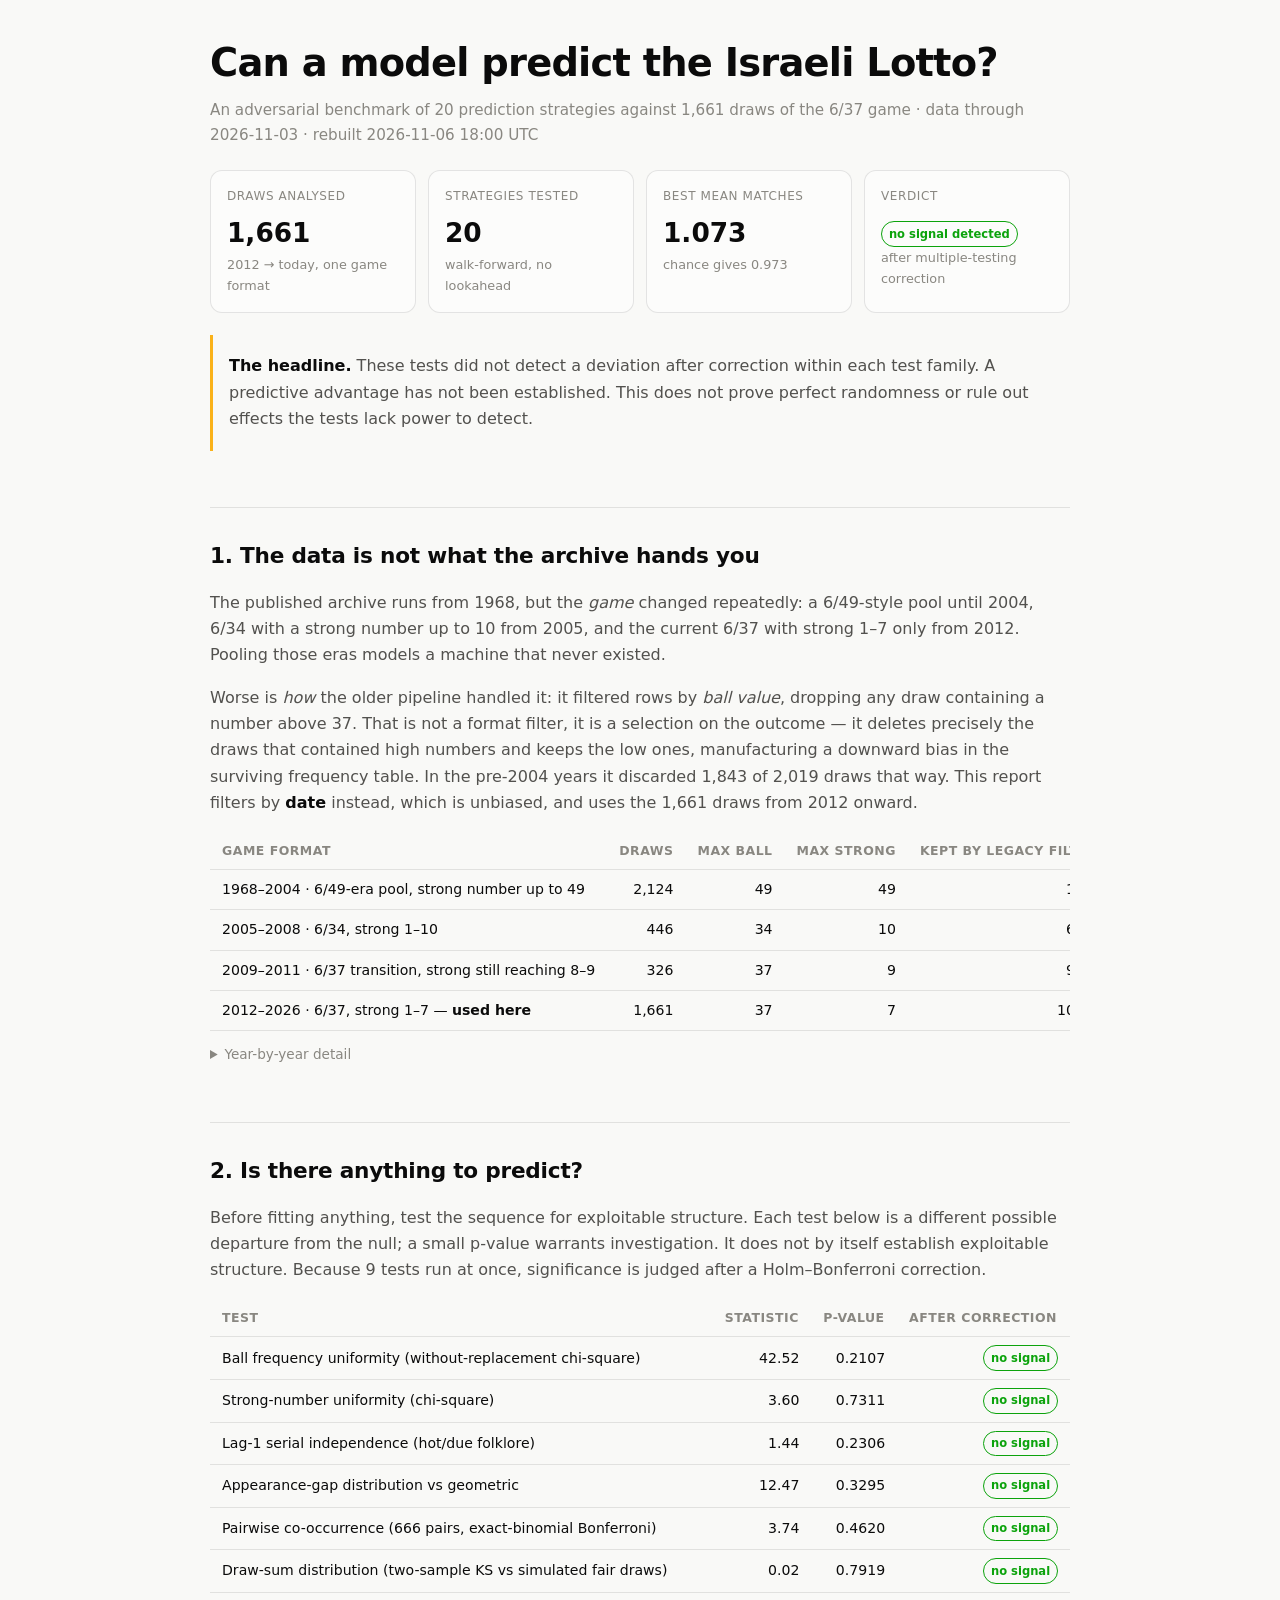
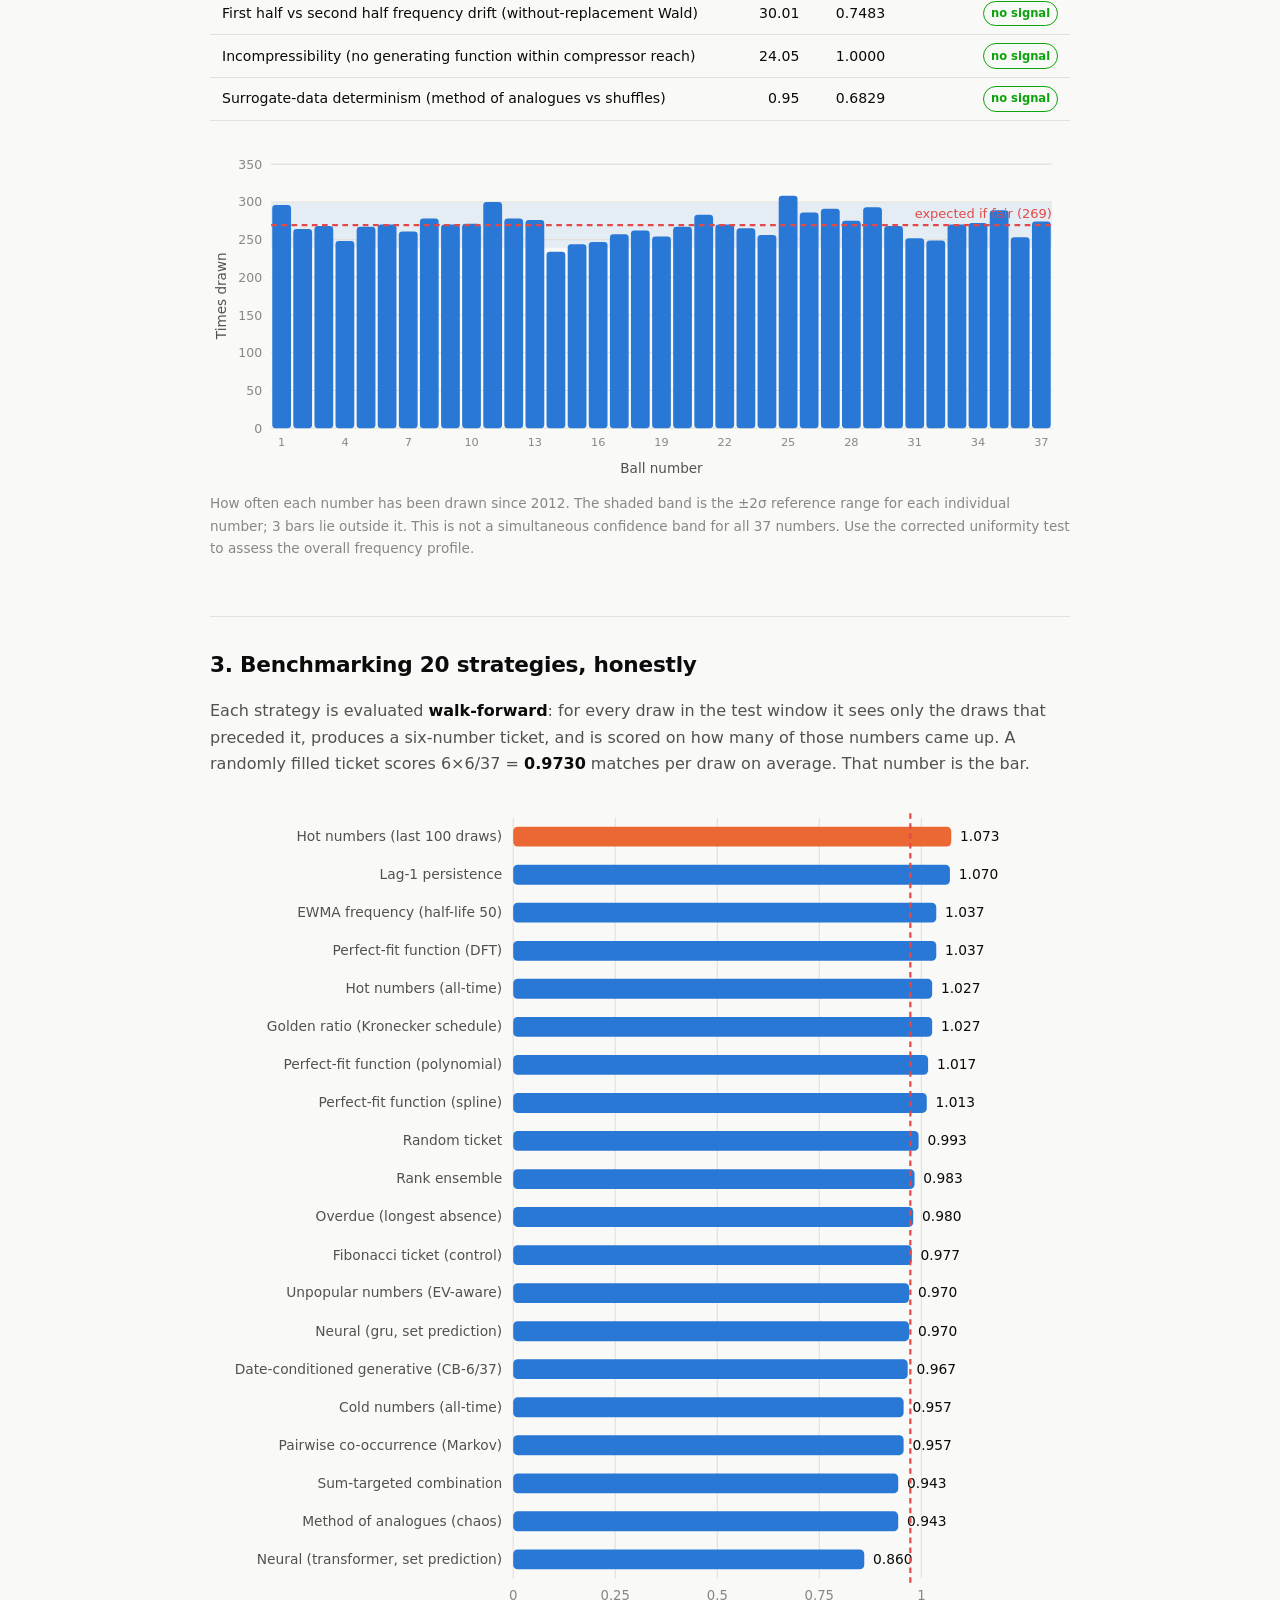
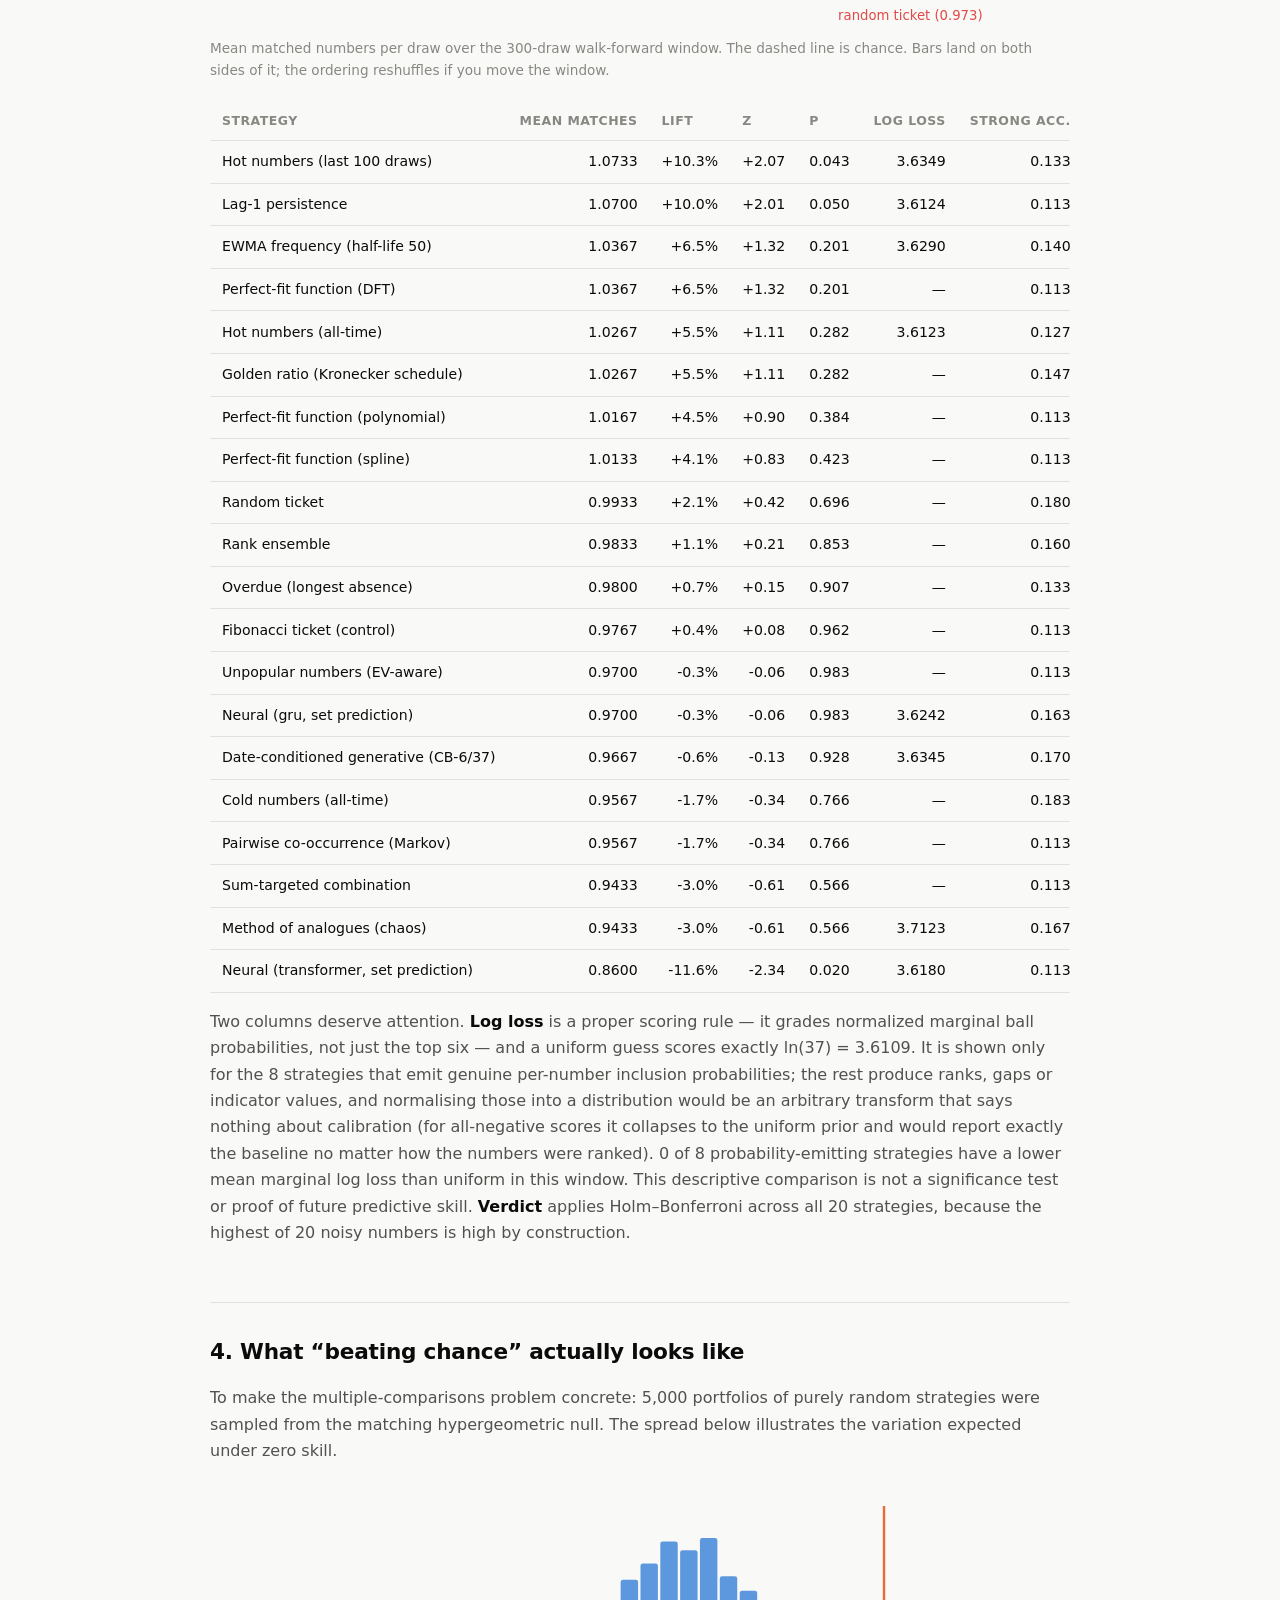
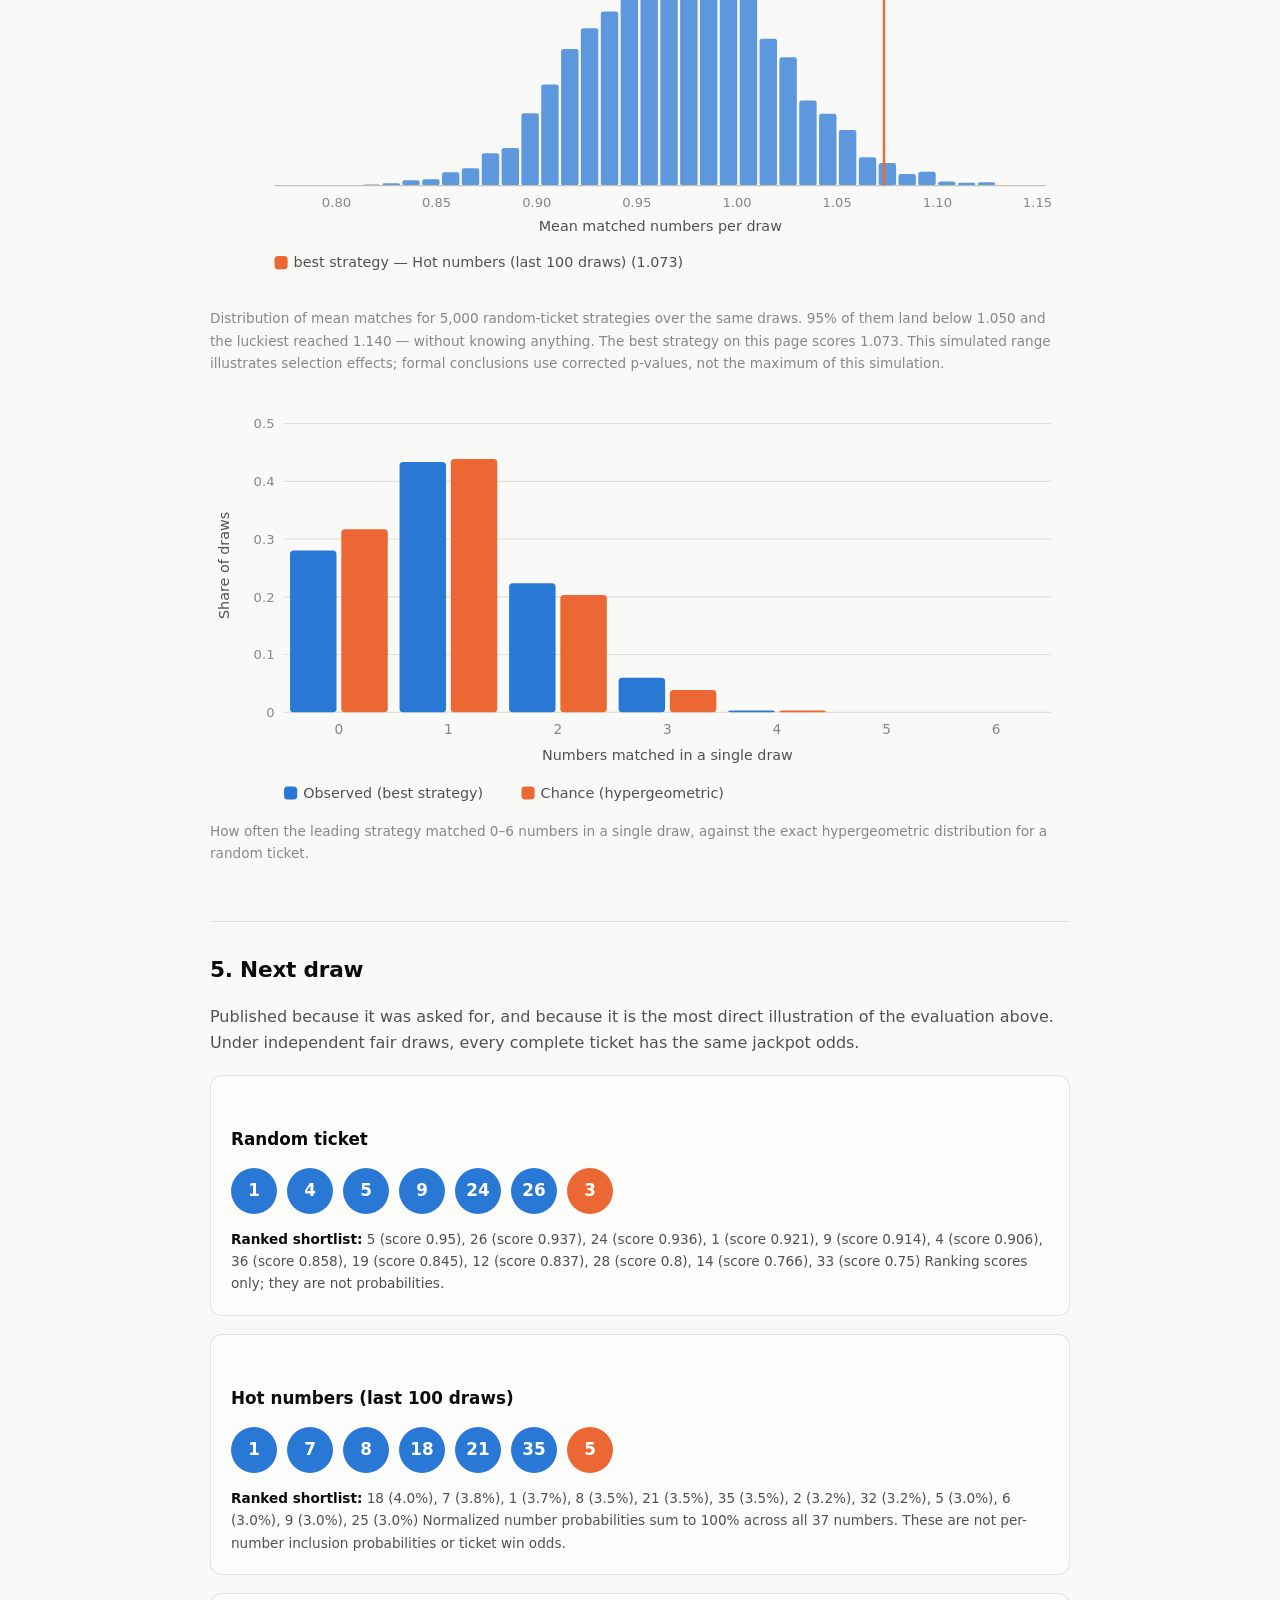
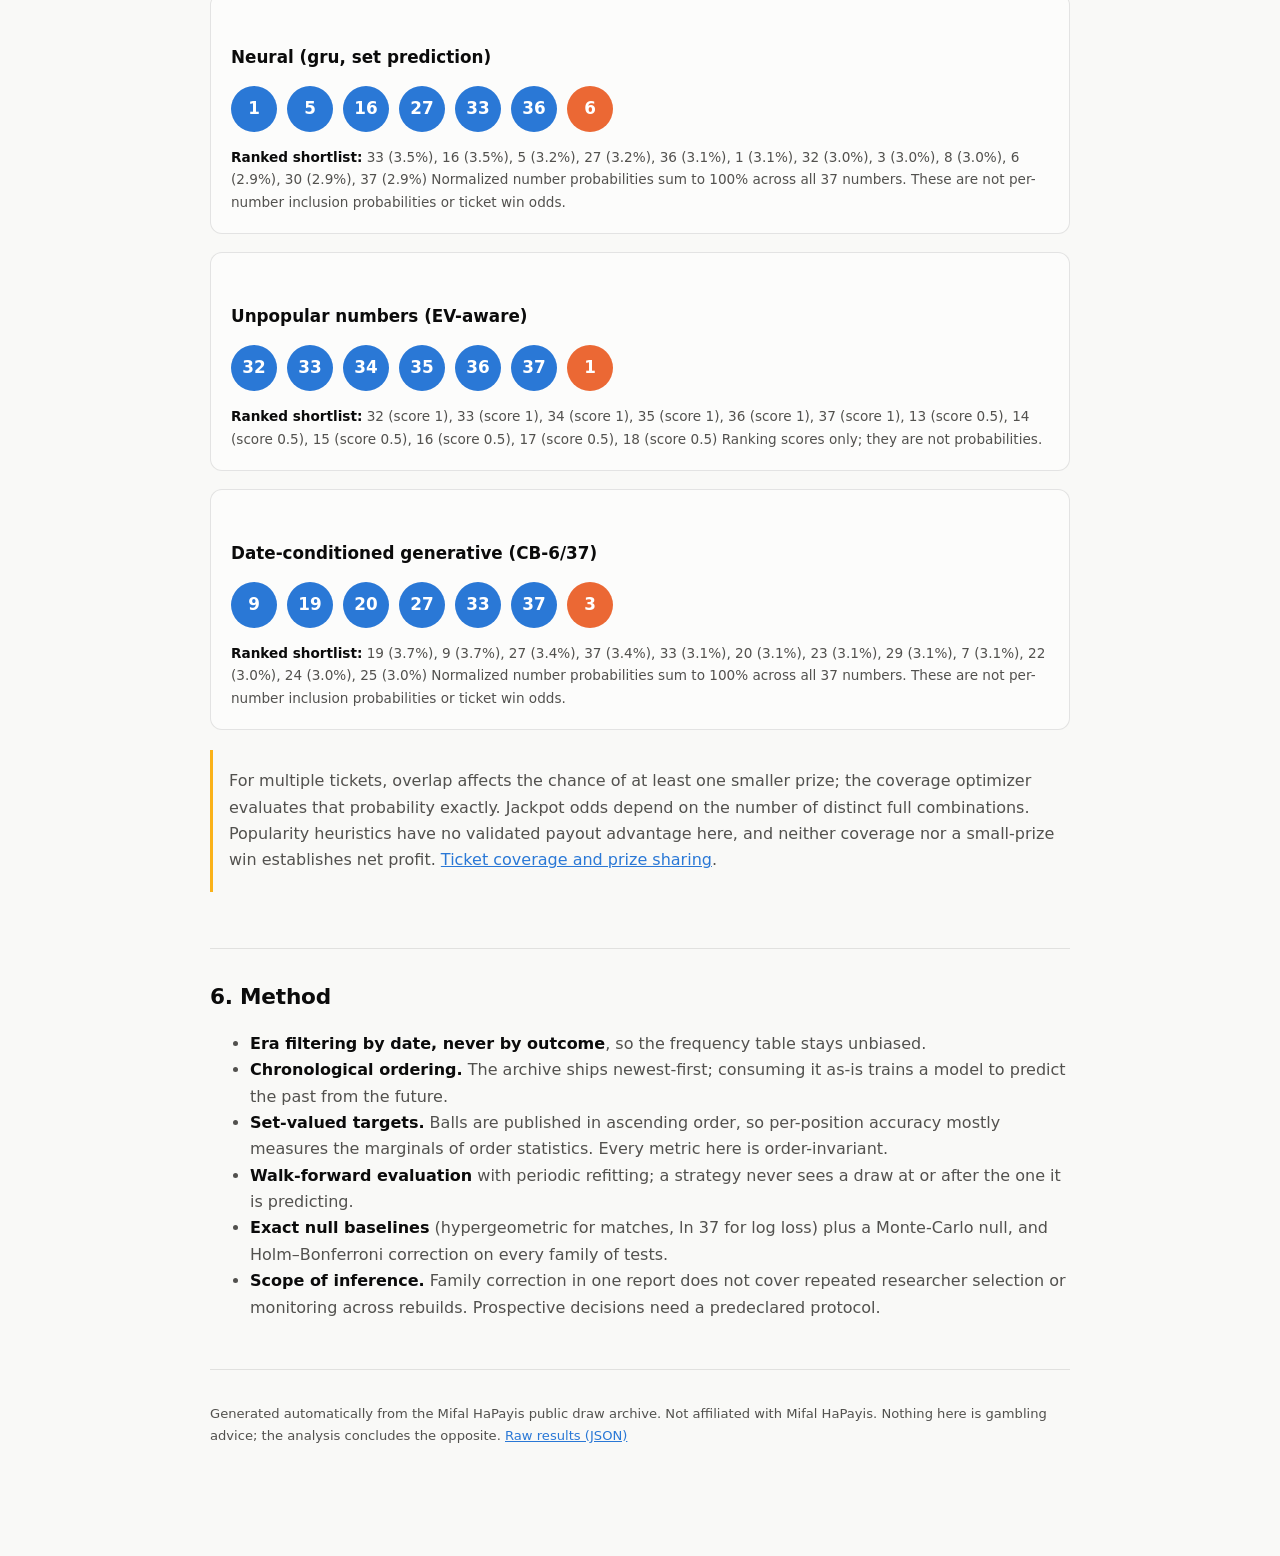
==== commit 6ca353a0: "Optimize exact ticket coverage and correct statistical reporting Add exact portfolio refinement, com" ====
--- a/docs/benchmark/index.html
+++ b/docs/benchmark/index.html
@@ -60,26 +60,22 @@
 <main>
 <h1>Can a model predict the Israeli Lotto?</h1>
 <p class="sub">An adversarial benchmark of 20 prediction strategies against
-1,632 draws of the 6/37 game &middot; data through 2026-08-04 &middot;
-rebuilt 2026-08-05 20:38 UTC</p>
+1,661 draws of the 6/37 game &middot; data through 2026-11-03 &middot;
+rebuilt 2026-11-06 18:00 UTC</p>
 
 <div class="tiles">
-  <div class="tile"><div class="k">Draws analysed</div><div class="v">1,632</div>
+  <div class="tile"><div class="k">Draws analysed</div><div class="v">1,661</div>
     <div class="n">2012 &rarr; today, one game format</div></div>
   <div class="tile"><div class="k">Strategies tested</div><div class="v">20</div>
     <div class="n">walk-forward, no lookahead</div></div>
-  <div class="tile"><div class="k">Best mean matches</div><div class="v">1.057</div>
+  <div class="tile"><div class="k">Best mean matches</div><div class="v">1.073</div>
     <div class="n">chance gives 0.973</div></div>
   <div class="tile"><div class="k">Verdict</div><div class="v" style="font-size:1.05rem;padding-top:8px"><span class="pill no">no signal detected</span></div>
     <div class="n">after multiple-testing correction</div></div>
 </div>
 
 
-<div class="note"><p><strong>The headline.</strong> Across every test on this page, the draw
-history is indistinguishable from a fair random process, and no strategy beats a randomly
-filled ticket by a margin that survives correcting for the number of strategies tried.
-This page exists to measure that claim properly rather than assert it &mdash; and to be
-re-run automatically as new draws arrive, in case that ever stops being true.</p></div>
+<div class="note"><p><strong>The headline.</strong> These tests did not detect a deviation after correction within each test family. A predictive advantage has not been established. This does not prove perfect randomness or rule out effects the tests lack power to detect.</p></div>
 
 <h2>1. The data is not what the archive hands you</h2>
 <p>The published archive runs from 1968, but the <em>game</em> changed repeatedly: a 6/49-style
@@ -91,24 +87,24 @@
 keeps the low ones, manufacturing a downward bias in the surviving frequency table.
 In the pre-2004 years it discarded 1,843 of
 2,019 draws that way. This report filters by <strong>date</strong>
-instead, which is unbiased, and uses the 1,632 draws from 2012 onward.</p>
-<div class="scroll"><table><thead><tr><th>Game format</th><th>Draws</th><th>Max ball</th><th>Max strong</th><th>Kept by legacy filter</th></tr></thead><tbody><tr><td class="">1968&ndash;2004 &middot; 6/49-era pool, strong number up to 49</td><td class="num">2,124</td><td class="num">49</td><td class="num">49</td><td class="num">11%</td></tr><tr><td class="">2005&ndash;2008 &middot; 6/34, strong 1&ndash;10</td><td class="num">446</td><td class="num">34</td><td class="num">10</td><td class="num">69%</td></tr><tr><td class="">2009&ndash;2011 &middot; 6/37 transition, strong still reaching 8&ndash;9</td><td class="num">326</td><td class="num">37</td><td class="num">9</td><td class="num">92%</td></tr><tr><td class="">2012&ndash;2026 &middot; 6/37, strong 1&ndash;7 &mdash; <strong>used here</strong></td><td class="num">1,632</td><td class="num">37</td><td class="num">7</td><td class="num">100%</td></tr></tbody></table></div>
+instead, which is unbiased, and uses the 1,661 draws from 2012 onward.</p>
+<div class="scroll"><table><thead><tr><th>Game format</th><th>Draws</th><th>Max ball</th><th>Max strong</th><th>Kept by legacy filter</th></tr></thead><tbody><tr><td class="">1968&ndash;2004 &middot; 6/49-era pool, strong number up to 49</td><td class="num">2,124</td><td class="num">49</td><td class="num">49</td><td class="num">11%</td></tr><tr><td class="">2005&ndash;2008 &middot; 6/34, strong 1&ndash;10</td><td class="num">446</td><td class="num">34</td><td class="num">10</td><td class="num">69%</td></tr><tr><td class="">2009&ndash;2011 &middot; 6/37 transition, strong still reaching 8&ndash;9</td><td class="num">326</td><td class="num">37</td><td class="num">9</td><td class="num">92%</td></tr><tr><td class="">2012&ndash;2026 &middot; 6/37, strong 1&ndash;7 &mdash; <strong>used here</strong></td><td class="num">1,661</td><td class="num">37</td><td class="num">7</td><td class="num">100%</td></tr></tbody></table></div>
 <details><summary style="cursor:pointer;color:var(--muted);font-size:.85rem;margin-top:12px">
 Year-by-year detail</summary>
-<div class="scroll"><table><thead><tr><th>Year</th><th>Draws</th><th>Max ball</th><th>Max strong</th><th>Kept by legacy filter</th></tr></thead><tbody><tr><td class="">1968</td><td class="num">18</td><td class="num">39</td><td class="num">39</td><td class="num">33%</td></tr><tr><td class="">1969</td><td class="num">52</td><td class="num">39</td><td class="num">39</td><td class="num">12%</td></tr><tr><td class="">1970</td><td class="num">52</td><td class="num">39</td><td class="num">39</td><td class="num">8%</td></tr><tr><td class="">1971</td><td class="num">51</td><td class="num">39</td><td class="num">38</td><td class="num">16%</td></tr><tr><td class="">1972</td><td class="num">52</td><td class="num">39</td><td class="num">38</td><td class="num">21%</td></tr><tr><td class="">1973</td><td class="num">50</td><td class="num">39</td><td class="num">39</td><td class="num">6%</td></tr><tr><td class="">1974</td><td class="num">53</td><td class="num">39</td><td class="num">39</td><td class="num">19%</td></tr><tr><td class="">1975</td><td class="num">52</td><td class="num">39</td><td class="num">39</td><td class="num">13%</td></tr><tr><td class="">1976</td><td class="num">52</td><td class="num">39</td><td class="num">38</td><td class="num">17%</td></tr><tr><td class="">1977</td><td class="num">52</td><td class="num">39</td><td class="num">36</td><td class="num">19%</td></tr><tr><td class="">1978</td><td class="num">51</td><td class="num">39</td><td class="num">39</td><td class="num">10%</td></tr><tr><td class="">1979</td><td class="num">52</td><td class="num">39</td><td class="num">39</td><td class="num">13%</td></tr><tr><td class="">1980</td><td class="num">53</td><td class="num">39</td><td class="num">39</td><td class="num">11%</td></tr><tr><td class="">1981</td><td class="num">52</td><td class="num">39</td><td class="num">39</td><td class="num">12%</td></tr><tr><td class="">1982</td><td class="num">52</td><td class="num">40</td><td class="num">39</td><td class="num">10%</td></tr><tr><td class="">1983</td><td class="num">52</td><td class="num">40</td><td class="num">39</td><td class="num">8%</td></tr><tr><td class="">1984</td><td class="num">52</td><td class="num">40</td><td class="num">40</td><td class="num">12%</td></tr><tr><td class="">1985</td><td class="num">53</td><td class="num">40</td><td class="num">39</td><td class="num">9%</td></tr><tr><td class="">1986</td><td class="num">52</td><td class="num">42</td><td class="num">42</td><td class="num">8%</td></tr><tr><td class="">1987</td><td class="num">52</td><td class="num">42</td><td class="num">41</td><td class="num">8%</td></tr><tr><td class="">1988</td><td class="num">52</td><td class="num">42</td><td class="num">42</td><td class="num">12%</td></tr><tr><td class="">1989</td><td class="num">52</td><td class="num">42</td><td class="num">41</td><td class="num">10%</td></tr><tr><td class="">1990</td><td class="num">52</td><td class="num">45</td><td class="num">42</td><td class="num">12%</td></tr><tr><td class="">1991</td><td class="num">52</td><td class="num">45</td><td class="num">45</td><td class="num">10%</td></tr><tr><td class="">1992</td><td class="num">52</td><td class="num">45</td><td class="num">45</td><td class="num">6%</td></tr><tr><td class="">1993</td><td class="num">52</td><td class="num">48</td><td class="num">49</td><td class="num">6%</td></tr><tr><td class="">1994</td><td class="num">52</td><td class="num">49</td><td class="num">49</td><td class="num">4%</td></tr><tr><td class="">1995</td><td class="num">51</td><td class="num">49</td><td class="num">49</td><td class="num">2%</td></tr><tr><td class="">1996</td><td class="num">53</td><td class="num">49</td><td class="num">49</td><td class="num">6%</td></tr><tr><td class="">1997</td><td class="num">52</td><td class="num">49</td><td class="num">48</td><td class="num">2%</td></tr><tr><td class="">1998</td><td class="num">51</td><td class="num">49</td><td class="num">49</td><td class="num">2%</td></tr><tr><td class="">1999</td><td class="num">52</td><td class="num">49</td><td class="num">48</td><td class="num">0%</td></tr><tr><td class="">2000</td><td class="num">78</td><td class="num">49</td><td class="num">48</td><td class="num">1%</td></tr><tr><td class="">2001</td><td class="num">104</td><td class="num">45</td><td class="num">45</td><td class="num">4%</td></tr><tr><td class="">2002</td><td class="num">105</td><td class="num">45</td><td class="num">45</td><td class="num">6%</td></tr><tr><td class="">2003</td><td class="num">104</td><td class="num">45</td><td class="num">45</td><td class="num">3%</td></tr><tr><td class="">2004</td><td class="num">105</td><td class="num">45</td><td class="num">45</td><td class="num">59%</td></tr><tr><td class="">2005</td><td class="num">106</td><td class="num">34</td><td class="num">10</td><td class="num">70%</td></tr><tr><td class="">2006</td><td class="num">115</td><td class="num">34</td><td class="num">10</td><td class="num">65%</td></tr><tr><td class="">2007</td><td class="num">117</td><td class="num">34</td><td class="num">10</td><td class="num">68%</td></tr><tr><td class="">2008</td><td class="num">108</td><td class="num">34</td><td class="num">10</td><td class="num">71%</td></tr><tr><td class="">2009</td><td class="num">113</td><td class="num">37</td><td class="num">9</td><td class="num">86%</td></tr><tr><td class="">2010</td><td class="num">108</td><td class="num">37</td><td class="num">8</td><td class="num">91%</td></tr><tr><td class="">2011</td><td class="num">105</td><td class="num">37</td><td class="num">8</td><td class="num">99%</td></tr><tr><td class="">2012</td><td class="num">118</td><td class="num">37</td><td class="num">7</td><td class="num">100%</td></tr><tr><td class="">2013</td><td class="num">105</td><td class="num">37</td><td class="num">7</td><td class="num">100%</td></tr><tr><td class="">2014</td><td class="num">104</td><td class="num">37</td><td class="num">7</td><td class="num">100%</td></tr><tr><td class="">2015</td><td class="num">104</td><td class="num">37</td><td class="num">7</td><td class="num">100%</td></tr><tr><td class="">2016</td><td class="num">105</td><td class="num">37</td><td class="num">7</td><td class="num">100%</td></tr><tr><td class="">2017</td><td class="num">116</td><td class="num">37</td><td class="num">7</td><td class="num">100%</td></tr><tr><td class="">2018</td><td class="num">118</td><td class="num">37</td><td class="num">7</td><td class="num">100%</td></tr><tr><td class="">2019</td><td class="num">119</td><td class="num">37</td><td class="num">7</td><td class="num">100%</td></tr><tr><td class="">2020</td><td class="num">97</td><td class="num">37</td><td class="num">7</td><td class="num">100%</td></tr><tr><td class="">2021</td><td class="num">118</td><td class="num">37</td><td class="num">7</td><td class="num">100%</td></tr><tr><td class="">2022</td><td class="num">118</td><td class="num">37</td><td class="num">7</td><td class="num">100%</td></tr><tr><td class="">2023</td><td class="num">106</td><td class="num">37</td><td class="num">7</td><td class="num">100%</td></tr><tr><td class="">2024</td><td class="num">119</td><td class="num">37</td><td class="num">7</td><td class="num">100%</td></tr><tr><td class="">2025</td><td class="num">116</td><td class="num">37</td><td class="num">7</td><td class="num">100%</td></tr><tr><td class="">2026</td><td class="num">69</td><td class="num">37</td><td class="num">7</td><td class="num">100%</td></tr></tbody></table></div>
+<div class="scroll"><table><thead><tr><th>Year</th><th>Draws</th><th>Max ball</th><th>Max strong</th><th>Kept by legacy filter</th></tr></thead><tbody><tr><td class="">1968</td><td class="num">18</td><td class="num">39</td><td class="num">39</td><td class="num">33%</td></tr><tr><td class="">1969</td><td class="num">52</td><td class="num">39</td><td class="num">39</td><td class="num">12%</td></tr><tr><td class="">1970</td><td class="num">52</td><td class="num">39</td><td class="num">39</td><td class="num">8%</td></tr><tr><td class="">1971</td><td class="num">51</td><td class="num">39</td><td class="num">38</td><td class="num">16%</td></tr><tr><td class="">1972</td><td class="num">52</td><td class="num">39</td><td class="num">38</td><td class="num">21%</td></tr><tr><td class="">1973</td><td class="num">50</td><td class="num">39</td><td class="num">39</td><td class="num">6%</td></tr><tr><td class="">1974</td><td class="num">53</td><td class="num">39</td><td class="num">39</td><td class="num">19%</td></tr><tr><td class="">1975</td><td class="num">52</td><td class="num">39</td><td class="num">39</td><td class="num">13%</td></tr><tr><td class="">1976</td><td class="num">52</td><td class="num">39</td><td class="num">38</td><td class="num">17%</td></tr><tr><td class="">1977</td><td class="num">52</td><td class="num">39</td><td class="num">36</td><td class="num">19%</td></tr><tr><td class="">1978</td><td class="num">51</td><td class="num">39</td><td class="num">39</td><td class="num">10%</td></tr><tr><td class="">1979</td><td class="num">52</td><td class="num">39</td><td class="num">39</td><td class="num">13%</td></tr><tr><td class="">1980</td><td class="num">53</td><td class="num">39</td><td class="num">39</td><td class="num">11%</td></tr><tr><td class="">1981</td><td class="num">52</td><td class="num">39</td><td class="num">39</td><td class="num">12%</td></tr><tr><td class="">1982</td><td class="num">52</td><td class="num">40</td><td class="num">39</td><td class="num">10%</td></tr><tr><td class="">1983</td><td class="num">52</td><td class="num">40</td><td class="num">39</td><td class="num">8%</td></tr><tr><td class="">1984</td><td class="num">52</td><td class="num">40</td><td class="num">40</td><td class="num">12%</td></tr><tr><td class="">1985</td><td class="num">53</td><td class="num">40</td><td class="num">39</td><td class="num">9%</td></tr><tr><td class="">1986</td><td class="num">52</td><td class="num">42</td><td class="num">42</td><td class="num">8%</td></tr><tr><td class="">1987</td><td class="num">52</td><td class="num">42</td><td class="num">41</td><td class="num">8%</td></tr><tr><td class="">1988</td><td class="num">52</td><td class="num">42</td><td class="num">42</td><td class="num">12%</td></tr><tr><td class="">1989</td><td class="num">52</td><td class="num">42</td><td class="num">41</td><td class="num">10%</td></tr><tr><td class="">1990</td><td class="num">52</td><td class="num">45</td><td class="num">42</td><td class="num">12%</td></tr><tr><td class="">1991</td><td class="num">52</td><td class="num">45</td><td class="num">45</td><td class="num">10%</td></tr><tr><td class="">1992</td><td class="num">52</td><td class="num">45</td><td class="num">45</td><td class="num">6%</td></tr><tr><td class="">1993</td><td class="num">52</td><td class="num">48</td><td class="num">49</td><td class="num">6%</td></tr><tr><td class="">1994</td><td class="num">52</td><td class="num">49</td><td class="num">49</td><td class="num">4%</td></tr><tr><td class="">1995</td><td class="num">51</td><td class="num">49</td><td class="num">49</td><td class="num">2%</td></tr><tr><td class="">1996</td><td class="num">53</td><td class="num">49</td><td class="num">49</td><td class="num">6%</td></tr><tr><td class="">1997</td><td class="num">52</td><td class="num">49</td><td class="num">48</td><td class="num">2%</td></tr><tr><td class="">1998</td><td class="num">51</td><td class="num">49</td><td class="num">49</td><td class="num">2%</td></tr><tr><td class="">1999</td><td class="num">52</td><td class="num">49</td><td class="num">48</td><td class="num">0%</td></tr><tr><td class="">2000</td><td class="num">78</td><td class="num">49</td><td class="num">48</td><td class="num">1%</td></tr><tr><td class="">2001</td><td class="num">104</td><td class="num">45</td><td class="num">45</td><td class="num">4%</td></tr><tr><td class="">2002</td><td class="num">105</td><td class="num">45</td><td class="num">45</td><td class="num">6%</td></tr><tr><td class="">2003</td><td class="num">104</td><td class="num">45</td><td class="num">45</td><td class="num">3%</td></tr><tr><td class="">2004</td><td class="num">105</td><td class="num">45</td><td class="num">45</td><td class="num">59%</td></tr><tr><td class="">2005</td><td class="num">106</td><td class="num">34</td><td class="num">10</td><td class="num">70%</td></tr><tr><td class="">2006</td><td class="num">115</td><td class="num">34</td><td class="num">10</td><td class="num">65%</td></tr><tr><td class="">2007</td><td class="num">117</td><td class="num">34</td><td class="num">10</td><td class="num">68%</td></tr><tr><td class="">2008</td><td class="num">108</td><td class="num">34</td><td class="num">10</td><td class="num">71%</td></tr><tr><td class="">2009</td><td class="num">113</td><td class="num">37</td><td class="num">9</td><td class="num">86%</td></tr><tr><td class="">2010</td><td class="num">108</td><td class="num">37</td><td class="num">8</td><td class="num">91%</td></tr><tr><td class="">2011</td><td class="num">105</td><td class="num">37</td><td class="num">8</td><td class="num">99%</td></tr><tr><td class="">2012</td><td class="num">118</td><td class="num">37</td><td class="num">7</td><td class="num">100%</td></tr><tr><td class="">2013</td><td class="num">105</td><td class="num">37</td><td class="num">7</td><td class="num">100%</td></tr><tr><td class="">2014</td><td class="num">104</td><td class="num">37</td><td class="num">7</td><td class="num">100%</td></tr><tr><td class="">2015</td><td class="num">104</td><td class="num">37</td><td class="num">7</td><td class="num">100%</td></tr><tr><td class="">2016</td><td class="num">105</td><td class="num">37</td><td class="num">7</td><td class="num">100%</td></tr><tr><td class="">2017</td><td class="num">116</td><td class="num">37</td><td class="num">7</td><td class="num">100%</td></tr><tr><td class="">2018</td><td class="num">118</td><td class="num">37</td><td class="num">7</td><td class="num">100%</td></tr><tr><td class="">2019</td><td class="num">119</td><td class="num">37</td><td class="num">7</td><td class="num">100%</td></tr><tr><td class="">2020</td><td class="num">97</td><td class="num">37</td><td class="num">7</td><td class="num">100%</td></tr><tr><td class="">2021</td><td class="num">118</td><td class="num">37</td><td class="num">7</td><td class="num">100%</td></tr><tr><td class="">2022</td><td class="num">118</td><td class="num">37</td><td class="num">7</td><td class="num">100%</td></tr><tr><td class="">2023</td><td class="num">106</td><td class="num">37</td><td class="num">7</td><td class="num">100%</td></tr><tr><td class="">2024</td><td class="num">119</td><td class="num">37</td><td class="num">7</td><td class="num">100%</td></tr><tr><td class="">2025</td><td class="num">116</td><td class="num">37</td><td class="num">7</td><td class="num">100%</td></tr><tr><td class="">2026</td><td class="num">98</td><td class="num">37</td><td class="num">7</td><td class="num">100%</td></tr></tbody></table></div>
 </details>
 
 <h2>2. Is there anything to predict?</h2>
 <p>Before fitting anything, test the sequence for exploitable structure. Each test below is
-a different way for a lottery machine to be unfair; a small p&#8209;value would mean the draws
-carry structure a model could exploit. Because 9 tests run at once, significance is judged
+a different possible departure from the null; a small p&#8209;value warrants investigation.
+It does not by itself establish exploitable structure. Because 9 tests run at once, significance is judged
 after a Holm&ndash;Bonferroni correction.</p>
-<div class="scroll"><table><thead><tr><th>Test</th><th>Statistic</th><th>p-value</th><th>After correction</th></tr></thead><tbody><tr><td class="">Ball frequency uniformity (chi-square)</td><td class="num">35.11</td><td class="num">0.5106</td><td class="num"><span class="pill no">no signal</span></td></tr><tr><td class="">Strong-number uniformity (chi-square)</td><td class="num">2.48</td><td class="num">0.8704</td><td class="num"><span class="pill no">no signal</span></td></tr><tr><td class="">Lag-1 serial independence (hot/due folklore)</td><td class="num">0.90</td><td class="num">0.3440</td><td class="num"><span class="pill no">no signal</span></td></tr><tr><td class="">Appearance-gap distribution vs geometric</td><td class="num">11.22</td><td class="num">0.4247</td><td class="num"><span class="pill no">no signal</span></td></tr><tr><td class="">Pairwise co-occurrence (666 pairs, Sidak-corrected)</td><td class="num">3.71</td><td class="num">0.1285</td><td class="num"><span class="pill no">no signal</span></td></tr><tr><td class="">Draw-sum distribution (two-sample KS vs simulated fair draws)</td><td class="num">0.02</td><td class="num">0.7328</td><td class="num"><span class="pill no">no signal</span></td></tr><tr><td class="">First half vs second half frequency drift</td><td class="num">27.48</td><td class="num">0.8452</td><td class="num"><span class="pill no">no signal</span></td></tr><tr><td class="">Incompressibility (no generating function within compressor reach)</td><td class="num">24.05</td><td class="num">1.0000</td><td class="num"><span class="pill no">no signal</span></td></tr><tr><td class="">Surrogate-data determinism (method of analogues vs shuffles)</td><td class="num">0.88</td><td class="num">0.9512</td><td class="num"><span class="pill no">no signal</span></td></tr></tbody></table></div>
-<figure><svg viewBox="0 0 760 300" role="img" aria-label="Frequency of each number" preserveAspectRatio="xMidYMid meet" class="chart"><rect x="54" y="51.2" width="690" height="40.6" fill="var(--series-1)" opacity="0.10"/><line x1="54" y1="252.0" x2="744" y2="252.0" stroke="var(--grid)" stroke-width="1"/><text x="46" y="256.0" fill="var(--muted)" font-size="11" text-anchor="end">0</text><line x1="54" y1="217.9" x2="744" y2="217.9" stroke="var(--grid)" stroke-width="1"/><text x="46" y="221.9" fill="var(--muted)" font-size="11" text-anchor="end">50</text><line x1="54" y1="183.8" x2="744" y2="183.8" stroke="var(--grid)" stroke-width="1"/><text x="46" y="187.8" fill="var(--muted)" font-size="11" text-anchor="end">100</text><line x1="54" y1="149.7" x2="744" y2="149.7" stroke="var(--grid)" stroke-width="1"/><text x="46" y="153.7" fill="var(--muted)" font-size="11" text-anchor="end">150</text><line x1="54" y1="115.6" x2="744" y2="115.6" stroke="var(--grid)" stroke-width="1"/><text x="46" y="119.6" fill="var(--muted)" font-size="11" text-anchor="end">200</text><line x1="54" y1="81.5" x2="744" y2="81.5" stroke="var(--grid)" stroke-width="1"/><text x="46" y="85.5" fill="var(--muted)" font-size="11" text-anchor="end">250</text><line x1="54" y1="47.4" x2="744" y2="47.4" stroke="var(--grid)" stroke-width="1"/><text x="46" y="51.4" fill="var(--muted)" font-size="11" text-anchor="end">300</text><rect x="55.0" y="57.0" width="16.6" height="195.0" rx="3" fill="var(--series-1)"><title>1: 286</title></rect><text x="63.3" y="268" fill="var(--muted)" font-size="10" text-anchor="middle">1</text><rect x="73.6" y="78.8" width="16.6" height="173.2" rx="3" fill="var(--series-1)"><title>2: 254</title></rect><rect x="92.3" y="74.0" width="16.6" height="178.0" rx="3" fill="var(--series-1)"><title>3: 261</title></rect><rect x="110.9" y="87.7" width="16.6" height="164.3" rx="3" fill="var(--series-1)"><title>4: 241</title></rect><text x="119.3" y="268" fill="var(--muted)" font-size="10" text-anchor="middle">4</text><rect x="129.6" y="72.0" width="16.6" height="180.0" rx="3" fill="var(--series-1)"><title>5: 264</title></rect><rect x="148.2" y="73.3" width="16.6" height="178.7" rx="3" fill="var(--series-1)"><title>6: 262</title></rect><rect x="166.9" y="78.1" width="16.6" height="173.9" rx="3" fill="var(--series-1)"><title>7: 255</title></rect><text x="175.2" y="268" fill="var(--muted)" font-size="10" text-anchor="middle">7</text><rect x="185.5" y="64.5" width="16.6" height="187.5" rx="3" fill="var(--series-1)"><title>8: 275</title></rect><rect x="204.2" y="72.7" width="16.6" height="179.3" rx="3" fill="var(--series-1)"><title>9: 263</title></rect><rect x="222.8" y="69.2" width="16.6" height="182.8" rx="3" fill="var(--series-1)"><title>10: 268</title></rect><text x="231.2" y="268" fill="var(--muted)" font-size="10" text-anchor="middle">10</text><rect x="241.5" y="50.1" width="16.6" height="201.9" rx="3" fill="var(--series-1)"><title>11: 296</title></rect><rect x="260.1" y="63.1" width="16.6" height="188.9" rx="3" fill="var(--series-1)"><title>12: 277</title></rect><rect x="278.8" y="66.5" width="16.6" height="185.5" rx="3" fill="var(--series-1)"><title>13: 272</title></rect><text x="287.1" y="268" fill="var(--muted)" font-size="10" text-anchor="middle">13</text><rect x="297.4" y="93.8" width="16.6" height="158.2" rx="3" fill="var(--series-1)"><title>14: 232</title></rect><rect x="316.1" y="88.3" width="16.6" height="163.7" rx="3" fill="var(--series-1)"><title>15: 240</title></rect><rect x="334.7" y="86.3" width="16.6" height="165.7" rx="3" fill="var(--series-1)"><title>16: 243</title></rect><text x="343.1" y="268" fill="var(--muted)" font-size="10" text-anchor="middle">16</text><rect x="353.4" y="78.8" width="16.6" height="173.2" rx="3" fill="var(--series-1)"><title>17: 254</title></rect><rect x="372.0" y="77.4" width="16.6" height="174.6" rx="3" fill="var(--series-1)"><title>18: 256</title></rect><rect x="390.7" y="80.2" width="16.6" height="171.8" rx="3" fill="var(--series-1)"><title>19: 252</title></rect><text x="399.0" y="268" fill="var(--muted)" font-size="10" text-anchor="middle">19</text><rect x="409.3" y="73.3" width="16.6" height="178.7" rx="3" fill="var(--series-1)"><title>20: 262</title></rect><rect x="428.0" y="62.4" width="16.6" height="189.6" rx="3" fill="var(--series-1)"><title>21: 278</title></rect><rect x="446.6" y="72.7" width="16.6" height="179.3" rx="3" fill="var(--series-1)"><title>22: 263</title></rect><text x="454.9" y="268" fill="var(--muted)" font-size="10" text-anchor="middle">22</text><rect x="465.3" y="74.0" width="16.6" height="178.0" rx="3" fill="var(--series-1)"><title>23: 261</title></rect><rect x="483.9" y="80.8" width="16.6" height="171.2" rx="3" fill="var(--series-1)"><title>24: 251</title></rect><rect x="502.6" y="46.7" width="16.6" height="205.3" rx="3" fill="var(--series-1)"><title>25: 301</title></rect><text x="510.9" y="268" fill="var(--muted)" font-size="10" text-anchor="middle">25</text><rect x="521.2" y="57.6" width="16.6" height="194.4" rx="3" fill="var(--series-1)"><title>26: 285</title></rect><rect x="539.9" y="57.0" width="16.6" height="195.0" rx="3" fill="var(--series-1)"><title>27: 286</title></rect><rect x="558.5" y="67.2" width="16.6" height="184.8" rx="3" fill="var(--series-1)"><title>28: 271</title></rect><text x="566.8" y="268" fill="var(--muted)" font-size="10" text-anchor="middle">28</text><rect x="577.2" y="57.0" width="16.6" height="195.0" rx="3" fill="var(--series-1)"><title>29: 286</title></rect><rect x="595.8" y="70.6" width="16.6" height="181.4" rx="3" fill="var(--series-1)"><title>30: 266</title></rect><rect x="614.5" y="82.9" width="16.6" height="169.1" rx="3" fill="var(--series-1)"><title>31: 248</title></rect><text x="622.8" y="268" fill="var(--muted)" font-size="10" text-anchor="middle">31</text><rect x="633.1" y="84.9" width="16.6" height="167.1" rx="3" fill="var(--series-1)"><title>32: 245</title></rect><rect x="651.8" y="69.9" width="16.6" height="182.1" rx="3" fill="var(--series-1)"><title>33: 267</title></rect><rect x="670.4" y="70.6" width="16.6" height="181.4" rx="3" fill="var(--series-1)"><title>34: 266</title></rect><text x="678.7" y="268" fill="var(--muted)" font-size="10" text-anchor="middle">34</text><rect x="689.1" y="59.7" width="16.6" height="192.3" rx="3" fill="var(--series-1)"><title>35: 282</title></rect><rect x="707.7" y="80.2" width="16.6" height="171.8" rx="3" fill="var(--series-1)"><title>36: 252</title></rect><rect x="726.4" y="67.2" width="16.6" height="184.8" rx="3" fill="var(--series-1)"><title>37: 271</title></rect><text x="734.7" y="268" fill="var(--muted)" font-size="10" text-anchor="middle">37</text><line x1="54" y1="71.5" x2="744" y2="71.5" stroke="var(--series-8)" stroke-width="2" stroke-dasharray="5 4"/><text x="744" y="65.5" fill="var(--series-8)" font-size="11.5" text-anchor="end">expected if fair (265)</text><text x="399.0" y="292" fill="var(--text-secondary)" font-size="12" text-anchor="middle">Ball number</text><text transform="translate(14,135.0) rotate(-90)" fill="var(--text-secondary)" font-size="12" text-anchor="middle">Times drawn</text></svg>
+<div class="scroll"><table><thead><tr><th>Test</th><th>Statistic</th><th>p-value</th><th>After correction</th></tr></thead><tbody><tr><td class="">Ball frequency uniformity (without-replacement chi-square)</td><td class="num">42.52</td><td class="num">0.2107</td><td class="num"><span class="pill no">no signal</span></td></tr><tr><td class="">Strong-number uniformity (chi-square)</td><td class="num">3.60</td><td class="num">0.7311</td><td class="num"><span class="pill no">no signal</span></td></tr><tr><td class="">Lag-1 serial independence (hot/due folklore)</td><td class="num">1.44</td><td class="num">0.2306</td><td class="num"><span class="pill no">no signal</span></td></tr><tr><td class="">Appearance-gap distribution vs geometric</td><td class="num">12.47</td><td class="num">0.3295</td><td class="num"><span class="pill no">no signal</span></td></tr><tr><td class="">Pairwise co-occurrence (666 pairs, exact-binomial Bonferroni)</td><td class="num">3.74</td><td class="num">0.4620</td><td class="num"><span class="pill no">no signal</span></td></tr><tr><td class="">Draw-sum distribution (two-sample KS vs simulated fair draws)</td><td class="num">0.02</td><td class="num">0.7919</td><td class="num"><span class="pill no">no signal</span></td></tr><tr><td class="">First half vs second half frequency drift (without-replacement Wald)</td><td class="num">30.01</td><td class="num">0.7483</td><td class="num"><span class="pill no">no signal</span></td></tr><tr><td class="">Incompressibility (no generating function within compressor reach)</td><td class="num">24.05</td><td class="num">1.0000</td><td class="num"><span class="pill no">no signal</span></td></tr><tr><td class="">Surrogate-data determinism (method of analogues vs shuffles)</td><td class="num">0.95</td><td class="num">0.6829</td><td class="num"><span class="pill no">no signal</span></td></tr></tbody></table></div>
+<figure><svg viewBox="0 0 760 300" role="img" aria-label="Frequency of each number" preserveAspectRatio="xMidYMid meet" class="chart"><rect x="54" y="52.5" width="690" height="40.0" fill="var(--series-1)" opacity="0.10"/><line x1="54" y1="252.0" x2="744" y2="252.0" stroke="var(--grid)" stroke-width="1"/><text x="46" y="256.0" fill="var(--muted)" font-size="11" text-anchor="end">0</text><line x1="54" y1="218.7" x2="744" y2="218.7" stroke="var(--grid)" stroke-width="1"/><text x="46" y="222.7" fill="var(--muted)" font-size="11" text-anchor="end">50</text><line x1="54" y1="185.4" x2="744" y2="185.4" stroke="var(--grid)" stroke-width="1"/><text x="46" y="189.4" fill="var(--muted)" font-size="11" text-anchor="end">100</text><line x1="54" y1="152.0" x2="744" y2="152.0" stroke="var(--grid)" stroke-width="1"/><text x="46" y="156.0" fill="var(--muted)" font-size="11" text-anchor="end">150</text><line x1="54" y1="118.7" x2="744" y2="118.7" stroke="var(--grid)" stroke-width="1"/><text x="46" y="122.7" fill="var(--muted)" font-size="11" text-anchor="end">200</text><line x1="54" y1="85.4" x2="744" y2="85.4" stroke="var(--grid)" stroke-width="1"/><text x="46" y="89.4" fill="var(--muted)" font-size="11" text-anchor="end">250</text><line x1="54" y1="52.1" x2="744" y2="52.1" stroke="var(--grid)" stroke-width="1"/><text x="46" y="56.1" fill="var(--muted)" font-size="11" text-anchor="end">300</text><line x1="54" y1="18.7" x2="744" y2="18.7" stroke="var(--grid)" stroke-width="1"/><text x="46" y="22.7" fill="var(--muted)" font-size="11" text-anchor="end">350</text><rect x="55.0" y="54.7" width="16.6" height="197.3" rx="3" fill="var(--series-1)"><title>1: 296</title></rect><text x="63.3" y="268" fill="var(--muted)" font-size="10" text-anchor="middle">1</text><rect x="73.6" y="76.1" width="16.6" height="175.9" rx="3" fill="var(--series-1)"><title>2: 264</title></rect><rect x="92.3" y="73.4" width="16.6" height="178.6" rx="3" fill="var(--series-1)"><title>3: 268</title></rect><rect x="110.9" y="86.7" width="16.6" height="165.3" rx="3" fill="var(--series-1)"><title>4: 248</title></rect><text x="119.3" y="268" fill="var(--muted)" font-size="10" text-anchor="middle">4</text><rect x="129.6" y="74.1" width="16.6" height="177.9" rx="3" fill="var(--series-1)"><title>5: 267</title></rect><rect x="148.2" y="72.1" width="16.6" height="179.9" rx="3" fill="var(--series-1)"><title>6: 270</title></rect><rect x="166.9" y="78.1" width="16.6" height="173.9" rx="3" fill="var(--series-1)"><title>7: 261</title></rect><text x="175.2" y="268" fill="var(--muted)" font-size="10" text-anchor="middle">7</text><rect x="185.5" y="66.7" width="16.6" height="185.3" rx="3" fill="var(--series-1)"><title>8: 278</title></rect><rect x="204.2" y="72.1" width="16.6" height="179.9" rx="3" fill="var(--series-1)"><title>9: 270</title></rect><rect x="222.8" y="71.4" width="16.6" height="180.6" rx="3" fill="var(--series-1)"><title>10: 271</title></rect><text x="231.2" y="268" fill="var(--muted)" font-size="10" text-anchor="middle">10</text><rect x="241.5" y="52.1" width="16.6" height="199.9" rx="3" fill="var(--series-1)"><title>11: 300</title></rect><rect x="260.1" y="66.7" width="16.6" height="185.3" rx="3" fill="var(--series-1)"><title>12: 278</title></rect><rect x="278.8" y="68.1" width="16.6" height="183.9" rx="3" fill="var(--series-1)"><title>13: 276</title></rect><text x="287.1" y="268" fill="var(--muted)" font-size="10" text-anchor="middle">13</text><rect x="297.4" y="96.1" width="16.6" height="155.9" rx="3" fill="var(--series-1)"><title>14: 234</title></rect><rect x="316.1" y="89.4" width="16.6" height="162.6" rx="3" fill="var(--series-1)"><title>15: 244</title></rect><rect x="334.7" y="87.4" width="16.6" height="164.6" rx="3" fill="var(--series-1)"><title>16: 247</title></rect><text x="343.1" y="268" fill="var(--muted)" font-size="10" text-anchor="middle">16</text><rect x="353.4" y="80.7" width="16.6" height="171.3" rx="3" fill="var(--series-1)"><title>17: 257</title></rect><rect x="372.0" y="77.4" width="16.6" height="174.6" rx="3" fill="var(--series-1)"><title>18: 262</title></rect><rect x="390.7" y="82.7" width="16.6" height="169.3" rx="3" fill="var(--series-1)"><title>19: 254</title></rect><text x="399.0" y="268" fill="var(--muted)" font-size="10" text-anchor="middle">19</text><rect x="409.3" y="74.1" width="16.6" height="177.9" rx="3" fill="var(--series-1)"><title>20: 267</title></rect><rect x="428.0" y="63.4" width="16.6" height="188.6" rx="3" fill="var(--series-1)"><title>21: 283</title></rect><rect x="446.6" y="72.1" width="16.6" height="179.9" rx="3" fill="var(--series-1)"><title>22: 270</title></rect><text x="454.9" y="268" fill="var(--muted)" font-size="10" text-anchor="middle">22</text><rect x="465.3" y="75.4" width="16.6" height="176.6" rx="3" fill="var(--series-1)"><title>23: 265</title></rect><rect x="483.9" y="81.4" width="16.6" height="170.6" rx="3" fill="var(--series-1)"><title>24: 256</title></rect><rect x="502.6" y="46.7" width="16.6" height="205.3" rx="3" fill="var(--series-1)"><title>25: 308</title></rect><text x="510.9" y="268" fill="var(--muted)" font-size="10" text-anchor="middle">25</text><rect x="521.2" y="61.4" width="16.6" height="190.6" rx="3" fill="var(--series-1)"><title>26: 286</title></rect><rect x="539.9" y="58.1" width="16.6" height="193.9" rx="3" fill="var(--series-1)"><title>27: 291</title></rect><rect x="558.5" y="68.7" width="16.6" height="183.3" rx="3" fill="var(--series-1)"><title>28: 275</title></rect><text x="566.8" y="268" fill="var(--muted)" font-size="10" text-anchor="middle">28</text><rect x="577.2" y="56.7" width="16.6" height="195.3" rx="3" fill="var(--series-1)"><title>29: 293</title></rect><rect x="595.8" y="73.4" width="16.6" height="178.6" rx="3" fill="var(--series-1)"><title>30: 268</title></rect><rect x="614.5" y="84.1" width="16.6" height="167.9" rx="3" fill="var(--series-1)"><title>31: 252</title></rect><text x="622.8" y="268" fill="var(--muted)" font-size="10" text-anchor="middle">31</text><rect x="633.1" y="86.1" width="16.6" height="165.9" rx="3" fill="var(--series-1)"><title>32: 249</title></rect><rect x="651.8" y="72.1" width="16.6" height="179.9" rx="3" fill="var(--series-1)"><title>33: 270</title></rect><rect x="670.4" y="70.7" width="16.6" height="181.3" rx="3" fill="var(--series-1)"><title>34: 272</title></rect><text x="678.7" y="268" fill="var(--muted)" font-size="10" text-anchor="middle">34</text><rect x="689.1" y="59.4" width="16.6" height="192.6" rx="3" fill="var(--series-1)"><title>35: 289</title></rect><rect x="707.7" y="83.4" width="16.6" height="168.6" rx="3" fill="var(--series-1)"><title>36: 253</title></rect><rect x="726.4" y="69.4" width="16.6" height="182.6" rx="3" fill="var(--series-1)"><title>37: 274</title></rect><text x="734.7" y="268" fill="var(--muted)" font-size="10" text-anchor="middle">37</text><line x1="54" y1="72.5" x2="744" y2="72.5" stroke="var(--series-8)" stroke-width="2" stroke-dasharray="5 4"/><text x="744" y="66.5" fill="var(--series-8)" font-size="11.5" text-anchor="end">expected if fair (269)</text><text x="399.0" y="292" fill="var(--text-secondary)" font-size="12" text-anchor="middle">Ball number</text><text transform="translate(14,135.0) rotate(-90)" fill="var(--text-secondary)" font-size="12" text-anchor="middle">Times drawn</text></svg>
 <figcaption>How often each number has been drawn since 2012. The shaded band is the
-&plusmn;2&sigma; range you would expect from a fair machine; every bar sits inside it.
-The spread between the most and least drawn number is what randomness looks like,
-not evidence of &ldquo;hot&rdquo; numbers.</figcaption></figure>
+&plusmn;2&sigma; reference range for each individual number; 3 bars lie outside it.
+This is not a simultaneous confidence band for all 37 numbers. Use the corrected
+uniformity test to assess the overall frequency profile.</figcaption></figure>
 
 <h2>3. Benchmarking 20 strategies, honestly</h2>
 <p>Each strategy is evaluated <strong>walk-forward</strong>: for every draw in the test window it
@@ -116,47 +112,45 @@
 of those numbers came up. A randomly filled ticket scores
 6&times;6/37 = <strong>0.9730</strong> matches per draw on average.
 That number is the bar.</p>
-<figure><svg viewBox="0 0 780 750" role="img" aria-label="Mean matched numbers per draw by strategy" preserveAspectRatio="xMidYMid meet" class="chart"><line x1="275.0" y1="16" x2="275.0" y2="706" stroke="var(--grid)" stroke-width="1"/><text x="275.0" y="726" fill="var(--muted)" font-size="12" text-anchor="middle">0</text><line x1="369.0" y1="16" x2="369.0" y2="706" stroke="var(--grid)" stroke-width="1"/><text x="369.0" y="726" fill="var(--muted)" font-size="12" text-anchor="middle">0.25</text><line x1="463.0" y1="16" x2="463.0" y2="706" stroke="var(--grid)" stroke-width="1"/><text x="463.0" y="726" fill="var(--muted)" font-size="12" text-anchor="middle">0.5</text><line x1="557.0" y1="16" x2="557.0" y2="706" stroke="var(--grid)" stroke-width="1"/><text x="557.0" y="726" fill="var(--muted)" font-size="12" text-anchor="middle">0.75</text><line x1="651.0" y1="16" x2="651.0" y2="706" stroke="var(--grid)" stroke-width="1"/><text x="651.0" y="726" fill="var(--muted)" font-size="12" text-anchor="middle">1</text><rect x="275" y="24.2" width="397.3" height="18" rx="4" fill="var(--series-2)"><title>Hot numbers (last 100 draws): 1.057</title></rect><text x="265" y="37.2" fill="var(--text-secondary)" font-size="12.5" text-anchor="end">Hot numbers (last 100 draws)</text><text x="680.3" y="37.2" fill="var(--text-primary)" font-size="12.5" font-variant-numeric="tabular-nums">1.057</text><rect x="275" y="58.8" width="396.1" height="18" rx="4" fill="var(--series-1)"><title>Lag-1 persistence: 1.053</title></rect><text x="265" y="71.8" fill="var(--text-secondary)" font-size="12.5" text-anchor="end">Lag-1 persistence</text><text x="679.1" y="71.8" fill="var(--text-primary)" font-size="12.5" font-variant-numeric="tabular-nums">1.053</text><rect x="275" y="93.2" width="392.3" height="18" rx="4" fill="var(--series-1)"><title>Perfect-fit function (DFT): 1.043</title></rect><text x="265" y="106.2" fill="var(--text-secondary)" font-size="12.5" text-anchor="end">Perfect-fit function (DFT)</text><text x="675.3" y="106.2" fill="var(--text-primary)" font-size="12.5" font-variant-numeric="tabular-nums">1.043</text><rect x="275" y="127.8" width="388.5" height="18" rx="4" fill="var(--series-1)"><title>Golden ratio (Kronecker schedule): 1.033</title></rect><text x="265" y="140.8" fill="var(--text-secondary)" font-size="12.5" text-anchor="end">Golden ratio (Kronecker schedule)</text><text x="671.5" y="140.8" fill="var(--text-primary)" font-size="12.5" font-variant-numeric="tabular-nums">1.033</text><rect x="275" y="162.2" width="386.0" height="18" rx="4" fill="var(--series-1)"><title>EWMA frequency (half-life 50): 1.027</title></rect><text x="265" y="175.2" fill="var(--text-secondary)" font-size="12.5" text-anchor="end">EWMA frequency (half-life 50)</text><text x="669.0" y="175.2" fill="var(--text-primary)" font-size="12.5" font-variant-numeric="tabular-nums">1.027</text><rect x="275" y="196.8" width="383.5" height="18" rx="4" fill="var(--series-1)"><title>Neural (transformer, set prediction): 1.020</title></rect><text x="265" y="209.8" fill="var(--text-secondary)" font-size="12.5" text-anchor="end">Neural (transformer, set prediction)</text><text x="666.5" y="209.8" fill="var(--text-primary)" font-size="12.5" font-variant-numeric="tabular-nums">1.020</text><rect x="275" y="231.2" width="382.3" height="18" rx="4" fill="var(--series-1)"><title>Random ticket: 1.017</title></rect><text x="265" y="244.2" fill="var(--text-secondary)" font-size="12.5" text-anchor="end">Random ticket</text><text x="665.3" y="244.2" fill="var(--text-primary)" font-size="12.5" font-variant-numeric="tabular-nums">1.017</text><rect x="275" y="265.8" width="378.5" height="18" rx="4" fill="var(--series-1)"><title>Unpopular numbers (EV-aware): 1.007</title></rect><text x="265" y="278.8" fill="var(--text-secondary)" font-size="12.5" text-anchor="end">Unpopular numbers (EV-aware)</text><text x="661.5" y="278.8" fill="var(--text-primary)" font-size="12.5" font-variant-numeric="tabular-nums">1.007</text><rect x="275" y="300.2" width="377.3" height="18" rx="4" fill="var(--series-1)"><title>Rank ensemble: 1.003</title></rect><text x="265" y="313.2" fill="var(--text-secondary)" font-size="12.5" text-anchor="end">Rank ensemble</text><text x="660.3" y="313.2" fill="var(--text-primary)" font-size="12.5" font-variant-numeric="tabular-nums">1.003</text><rect x="275" y="334.8" width="376.0" height="18" rx="4" fill="var(--series-1)"><title>Perfect-fit function (spline): 1.000</title></rect><text x="265" y="347.8" fill="var(--text-secondary)" font-size="12.5" text-anchor="end">Perfect-fit function (spline)</text><text x="659.0" y="347.8" fill="var(--text-primary)" font-size="12.5" font-variant-numeric="tabular-nums">1.000</text><rect x="275" y="369.2" width="373.5" height="18" rx="4" fill="var(--series-1)"><title>Perfect-fit function (polynomial): 0.993</title></rect><text x="265" y="382.2" fill="var(--text-secondary)" font-size="12.5" text-anchor="end">Perfect-fit function (polynomial)</text><text x="656.5" y="382.2" fill="var(--text-primary)" font-size="12.5" font-variant-numeric="tabular-nums">0.993</text><rect x="275" y="403.8" width="372.3" height="18" rx="4" fill="var(--series-1)"><title>Hot numbers (all-time): 0.990</title></rect><text x="265" y="416.8" fill="var(--text-secondary)" font-size="12.5" text-anchor="end">Hot numbers (all-time)</text><text x="655.3" y="416.8" fill="var(--text-primary)" font-size="12.5" font-variant-numeric="tabular-nums">0.990</text><rect x="275" y="438.2" width="371.0" height="18" rx="4" fill="var(--series-1)"><title>Overdue (longest absence): 0.987</title></rect><text x="265" y="451.2" fill="var(--text-secondary)" font-size="12.5" text-anchor="end">Overdue (longest absence)</text><text x="654.0" y="451.2" fill="var(--text-primary)" font-size="12.5" font-variant-numeric="tabular-nums">0.987</text><rect x="275" y="472.8" width="364.7" height="18" rx="4" fill="var(--series-1)"><title>Cold numbers (all-time): 0.970</title></rect><text x="265" y="485.8" fill="var(--text-secondary)" font-size="12.5" text-anchor="end">Cold numbers (all-time)</text><text x="647.7" y="485.8" fill="var(--text-primary)" font-size="12.5" font-variant-numeric="tabular-nums">0.970</text><rect x="275" y="507.2" width="363.5" height="18" rx="4" fill="var(--series-1)"><title>Pairwise co-occurrence (Markov): 0.967</title></rect><text x="265" y="520.2" fill="var(--text-secondary)" font-size="12.5" text-anchor="end">Pairwise co-occurrence (Markov)</text><text x="646.5" y="520.2" fill="var(--text-primary)" font-size="12.5" font-variant-numeric="tabular-nums">0.967</text><rect x="275" y="541.8" width="361.0" height="18" rx="4" fill="var(--series-1)"><title>Fibonacci ticket (control): 0.960</title></rect><text x="265" y="554.8" fill="var(--text-secondary)" font-size="12.5" text-anchor="end">Fibonacci ticket (control)</text><text x="644.0" y="554.8" fill="var(--text-primary)" font-size="12.5" font-variant-numeric="tabular-nums">0.960</text><rect x="275" y="576.2" width="345.9" height="18" rx="4" fill="var(--series-1)"><title>Date-conditioned generative (CB-6/37): 0.920</title></rect><text x="265" y="589.2" fill="var(--text-secondary)" font-size="12.5" text-anchor="end">Date-conditioned generative (CB-6/37)</text><text x="628.9" y="589.2" fill="var(--text-primary)" font-size="12.5" font-variant-numeric="tabular-nums">0.920</text><rect x="275" y="610.8" width="344.7" height="18" rx="4" fill="var(--series-1)"><title>Method of analogues (chaos): 0.917</title></rect><text x="265" y="623.8" fill="var(--text-secondary)" font-size="12.5" text-anchor="end">Method of analogues (chaos)</text><text x="627.7" y="623.8" fill="var(--text-primary)" font-size="12.5" font-variant-numeric="tabular-nums">0.917</text><rect x="275" y="645.2" width="340.9" height="18" rx="4" fill="var(--series-1)"><title>Neural (gru, set prediction): 0.907</title></rect><text x="265" y="658.2" fill="var(--text-secondary)" font-size="12.5" text-anchor="end">Neural (gru, set prediction)</text><text x="623.9" y="658.2" fill="var(--text-primary)" font-size="12.5" font-variant-numeric="tabular-nums">0.907</text><rect x="275" y="679.8" width="334.7" height="18" rx="4" fill="var(--series-1)"><title>Sum-targeted combination: 0.890</title></rect><text x="265" y="692.8" fill="var(--text-secondary)" font-size="12.5" text-anchor="end">Sum-targeted combination</text><text x="617.7" y="692.8" fill="var(--text-primary)" font-size="12.5" font-variant-numeric="tabular-nums">0.890</text><line x1="640.9" y1="12" x2="640.9" y2="710" stroke="var(--series-8)" stroke-width="2" stroke-dasharray="5 4"/><text x="640.9" y="744" fill="var(--series-8)" font-size="12" text-anchor="middle">random ticket (0.973)</text></svg>
+<figure><svg viewBox="0 0 780 750" role="img" aria-label="Mean matched numbers per draw by strategy" preserveAspectRatio="xMidYMid meet" class="chart"><line x1="275.0" y1="16" x2="275.0" y2="706" stroke="var(--grid)" stroke-width="1"/><text x="275.0" y="726" fill="var(--muted)" font-size="12" text-anchor="middle">0</text><line x1="367.5" y1="16" x2="367.5" y2="706" stroke="var(--grid)" stroke-width="1"/><text x="367.5" y="726" fill="var(--muted)" font-size="12" text-anchor="middle">0.25</text><line x1="460.1" y1="16" x2="460.1" y2="706" stroke="var(--grid)" stroke-width="1"/><text x="460.1" y="726" fill="var(--muted)" font-size="12" text-anchor="middle">0.5</text><line x1="552.6" y1="16" x2="552.6" y2="706" stroke="var(--grid)" stroke-width="1"/><text x="552.6" y="726" fill="var(--muted)" font-size="12" text-anchor="middle">0.75</text><line x1="645.2" y1="16" x2="645.2" y2="706" stroke="var(--grid)" stroke-width="1"/><text x="645.2" y="726" fill="var(--muted)" font-size="12" text-anchor="middle">1</text><rect x="275" y="24.2" width="397.3" height="18" rx="4" fill="var(--series-2)"><title>Hot numbers (last 100 draws): 1.073</title></rect><text x="265" y="37.2" fill="var(--text-secondary)" font-size="12.5" text-anchor="end">Hot numbers (last 100 draws)</text><text x="680.3" y="37.2" fill="var(--text-primary)" font-size="12.5" font-variant-numeric="tabular-nums">1.073</text><rect x="275" y="58.8" width="396.1" height="18" rx="4" fill="var(--series-1)"><title>Lag-1 persistence: 1.070</title></rect><text x="265" y="71.8" fill="var(--text-secondary)" font-size="12.5" text-anchor="end">Lag-1 persistence</text><text x="679.1" y="71.8" fill="var(--text-primary)" font-size="12.5" font-variant-numeric="tabular-nums">1.070</text><rect x="275" y="93.2" width="383.7" height="18" rx="4" fill="var(--series-1)"><title>EWMA frequency (half-life 50): 1.037</title></rect><text x="265" y="106.2" fill="var(--text-secondary)" font-size="12.5" text-anchor="end">EWMA frequency (half-life 50)</text><text x="666.7" y="106.2" fill="var(--text-primary)" font-size="12.5" font-variant-numeric="tabular-nums">1.037</text><rect x="275" y="127.8" width="383.7" height="18" rx="4" fill="var(--series-1)"><title>Perfect-fit function (DFT): 1.037</title></rect><text x="265" y="140.8" fill="var(--text-secondary)" font-size="12.5" text-anchor="end">Perfect-fit function (DFT)</text><text x="666.7" y="140.8" fill="var(--text-primary)" font-size="12.5" font-variant-numeric="tabular-nums">1.037</text><rect x="275" y="162.2" width="380.0" height="18" rx="4" fill="var(--series-1)"><title>Hot numbers (all-time): 1.027</title></rect><text x="265" y="175.2" fill="var(--text-secondary)" font-size="12.5" text-anchor="end">Hot numbers (all-time)</text><text x="663.0" y="175.2" fill="var(--text-primary)" font-size="12.5" font-variant-numeric="tabular-nums">1.027</text><rect x="275" y="196.8" width="380.0" height="18" rx="4" fill="var(--series-1)"><title>Golden ratio (Kronecker schedule): 1.027</title></rect><text x="265" y="209.8" fill="var(--text-secondary)" font-size="12.5" text-anchor="end">Golden ratio (Kronecker schedule)</text><text x="663.0" y="209.8" fill="var(--text-primary)" font-size="12.5" font-variant-numeric="tabular-nums">1.027</text><rect x="275" y="231.2" width="376.3" height="18" rx="4" fill="var(--series-1)"><title>Perfect-fit function (polynomial): 1.017</title></rect><text x="265" y="244.2" fill="var(--text-secondary)" font-size="12.5" text-anchor="end">Perfect-fit function (polynomial)</text><text x="659.3" y="244.2" fill="var(--text-primary)" font-size="12.5" font-variant-numeric="tabular-nums">1.017</text><rect x="275" y="265.8" width="375.1" height="18" rx="4" fill="var(--series-1)"><title>Perfect-fit function (spline): 1.013</title></rect><text x="265" y="278.8" fill="var(--text-secondary)" font-size="12.5" text-anchor="end">Perfect-fit function (spline)</text><text x="658.1" y="278.8" fill="var(--text-primary)" font-size="12.5" font-variant-numeric="tabular-nums">1.013</text><rect x="275" y="300.2" width="367.7" height="18" rx="4" fill="var(--series-1)"><title>Random ticket: 0.993</title></rect><text x="265" y="313.2" fill="var(--text-secondary)" font-size="12.5" text-anchor="end">Random ticket</text><text x="650.7" y="313.2" fill="var(--text-primary)" font-size="12.5" font-variant-numeric="tabular-nums">0.993</text><rect x="275" y="334.8" width="364.0" height="18" rx="4" fill="var(--series-1)"><title>Rank ensemble: 0.983</title></rect><text x="265" y="347.8" fill="var(--text-secondary)" font-size="12.5" text-anchor="end">Rank ensemble</text><text x="647.0" y="347.8" fill="var(--text-primary)" font-size="12.5" font-variant-numeric="tabular-nums">0.983</text><rect x="275" y="369.2" width="362.8" height="18" rx="4" fill="var(--series-1)"><title>Overdue (longest absence): 0.980</title></rect><text x="265" y="382.2" fill="var(--text-secondary)" font-size="12.5" text-anchor="end">Overdue (longest absence)</text><text x="645.8" y="382.2" fill="var(--text-primary)" font-size="12.5" font-variant-numeric="tabular-nums">0.980</text><rect x="275" y="403.8" width="361.5" height="18" rx="4" fill="var(--series-1)"><title>Fibonacci ticket (control): 0.977</title></rect><text x="265" y="416.8" fill="var(--text-secondary)" font-size="12.5" text-anchor="end">Fibonacci ticket (control)</text><text x="644.5" y="416.8" fill="var(--text-primary)" font-size="12.5" font-variant-numeric="tabular-nums">0.977</text><rect x="275" y="438.2" width="359.1" height="18" rx="4" fill="var(--series-1)"><title>Unpopular numbers (EV-aware): 0.970</title></rect><text x="265" y="451.2" fill="var(--text-secondary)" font-size="12.5" text-anchor="end">Unpopular numbers (EV-aware)</text><text x="642.1" y="451.2" fill="var(--text-primary)" font-size="12.5" font-variant-numeric="tabular-nums">0.970</text><rect x="275" y="472.8" width="359.1" height="18" rx="4" fill="var(--series-1)"><title>Neural (gru, set prediction): 0.970</title></rect><text x="265" y="485.8" fill="var(--text-secondary)" font-size="12.5" text-anchor="end">Neural (gru, set prediction)</text><text x="642.1" y="485.8" fill="var(--text-primary)" font-size="12.5" font-variant-numeric="tabular-nums">0.970</text><rect x="275" y="507.2" width="357.8" height="18" rx="4" fill="var(--series-1)"><title>Date-conditioned generative (CB-6/37): 0.967</title></rect><text x="265" y="520.2" fill="var(--text-secondary)" font-size="12.5" text-anchor="end">Date-conditioned generative (CB-6/37)</text><text x="640.8" y="520.2" fill="var(--text-primary)" font-size="12.5" font-variant-numeric="tabular-nums">0.967</text><rect x="275" y="541.8" width="354.1" height="18" rx="4" fill="var(--series-1)"><title>Cold numbers (all-time): 0.957</title></rect><text x="265" y="554.8" fill="var(--text-secondary)" font-size="12.5" text-anchor="end">Cold numbers (all-time)</text><text x="637.1" y="554.8" fill="var(--text-primary)" font-size="12.5" font-variant-numeric="tabular-nums">0.957</text><rect x="275" y="576.2" width="354.1" height="18" rx="4" fill="var(--series-1)"><title>Pairwise co-occurrence (Markov): 0.957</title></rect><text x="265" y="589.2" fill="var(--text-secondary)" font-size="12.5" text-anchor="end">Pairwise co-occurrence (Markov)</text><text x="637.1" y="589.2" fill="var(--text-primary)" font-size="12.5" font-variant-numeric="tabular-nums">0.957</text><rect x="275" y="610.8" width="349.2" height="18" rx="4" fill="var(--series-1)"><title>Sum-targeted combination: 0.943</title></rect><text x="265" y="623.8" fill="var(--text-secondary)" font-size="12.5" text-anchor="end">Sum-targeted combination</text><text x="632.2" y="623.8" fill="var(--text-primary)" font-size="12.5" font-variant-numeric="tabular-nums">0.943</text><rect x="275" y="645.2" width="349.2" height="18" rx="4" fill="var(--series-1)"><title>Method of analogues (chaos): 0.943</title></rect><text x="265" y="658.2" fill="var(--text-secondary)" font-size="12.5" text-anchor="end">Method of analogues (chaos)</text><text x="632.2" y="658.2" fill="var(--text-primary)" font-size="12.5" font-variant-numeric="tabular-nums">0.943</text><rect x="275" y="679.8" width="318.4" height="18" rx="4" fill="var(--series-1)"><title>Neural (transformer, set prediction): 0.860</title></rect><text x="265" y="692.8" fill="var(--text-secondary)" font-size="12.5" text-anchor="end">Neural (transformer, set prediction)</text><text x="601.4" y="692.8" fill="var(--text-primary)" font-size="12.5" font-variant-numeric="tabular-nums">0.860</text><line x1="635.2" y1="12" x2="635.2" y2="710" stroke="var(--series-8)" stroke-width="2" stroke-dasharray="5 4"/><text x="635.2" y="744" fill="var(--series-8)" font-size="12" text-anchor="middle">random ticket (0.973)</text></svg>
 <figcaption>Mean matched numbers per draw over the 300-draw walk-forward window.
 The dashed line is chance. Bars land on both sides of it; the ordering reshuffles if you move
 the window.</figcaption></figure>
-<div class="scroll"><table><thead><tr><th>Strategy</th><th>Mean matches</th><th>Lift</th><th>z</th><th>p</th><th>Log loss</th><th>Strong acc.</th><th>Verdict</th></tr></thead><tbody><tr><td class="">Hot numbers (last 100 draws)</td><td class="num">1.0567</td><td class="num">+8.6%</td><td class="num">+1.73</td><td class="num">0.084</td><td class="num">3.6360</td><td class="num">0.123</td><td class="num"><span class="pill no">no signal</span></td></tr><tr><td class="">Lag-1 persistence</td><td class="num">1.0533</td><td class="num">+8.3%</td><td class="num">+1.66</td><td class="num">0.097</td><td class="num">3.6129</td><td class="num">0.113</td><td class="num"><span class="pill no">no signal</span></td></tr><tr><td class="">Perfect-fit function (DFT)</td><td class="num">1.0433</td><td class="num">+7.2%</td><td class="num">+1.45</td><td class="num">0.146</td><td class="num">&mdash;</td><td class="num">0.113</td><td class="num"><span class="pill no">no signal</span></td></tr><tr><td class="">Golden ratio (Kronecker schedule)</td><td class="num">1.0333</td><td class="num">+6.2%</td><td class="num">+1.25</td><td class="num">0.212</td><td class="num">&mdash;</td><td class="num">0.147</td><td class="num"><span class="pill no">no signal</span></td></tr><tr><td class="">EWMA frequency (half-life 50)</td><td class="num">1.0267</td><td class="num">+5.5%</td><td class="num">+1.11</td><td class="num">0.267</td><td class="num">3.6302</td><td class="num">0.137</td><td class="num"><span class="pill no">no signal</span></td></tr><tr><td class="">Neural (transformer, set prediction)</td><td class="num">1.0200</td><td class="num">+4.8%</td><td class="num">+0.97</td><td class="num">0.331</td><td class="num">3.6152</td><td class="num">0.147</td><td class="num"><span class="pill no">no signal</span></td></tr><tr><td class="">Random ticket</td><td class="num">1.0167</td><td class="num">+4.5%</td><td class="num">+0.90</td><td class="num">0.366</td><td class="num">&mdash;</td><td class="num">0.103</td><td class="num"><span class="pill no">no signal</span></td></tr><tr><td class="">Unpopular numbers (EV-aware)</td><td class="num">1.0067</td><td class="num">+3.5%</td><td class="num">+0.70</td><td class="num">0.486</td><td class="num">&mdash;</td><td class="num">0.113</td><td class="num"><span class="pill no">no signal</span></td></tr><tr><td class="">Rank ensemble</td><td class="num">1.0033</td><td class="num">+3.1%</td><td class="num">+0.63</td><td class="num">0.530</td><td class="num">&mdash;</td><td class="num">0.157</td><td class="num"><span class="pill no">no signal</span></td></tr><tr><td class="">Perfect-fit function (spline)</td><td class="num">1.0000</td><td class="num">+2.8%</td><td class="num">+0.56</td><td class="num">0.576</td><td class="num">&mdash;</td><td class="num">0.113</td><td class="num"><span class="pill no">no signal</span></td></tr><tr><td class="">Perfect-fit function (polynomial)</td><td class="num">0.9933</td><td class="num">+2.1%</td><td class="num">+0.42</td><td class="num">0.674</td><td class="num">&mdash;</td><td class="num">0.113</td><td class="num"><span class="pill no">no signal</span></td></tr><tr><td class="">Hot numbers (all-time)</td><td class="num">0.9900</td><td class="num">+1.7%</td><td class="num">+0.35</td><td class="num">0.725</td><td class="num">3.6125</td><td class="num">0.117</td><td class="num"><span class="pill no">no signal</span></td></tr><tr><td class="">Overdue (longest absence)</td><td class="num">0.9867</td><td class="num">+1.4%</td><td class="num">+0.28</td><td class="num">0.777</td><td class="num">&mdash;</td><td class="num">0.130</td><td class="num"><span class="pill no">no signal</span></td></tr><tr><td class="">Cold numbers (all-time)</td><td class="num">0.9700</td><td class="num">-0.3%</td><td class="num">-0.06</td><td class="num">0.951</td><td class="num">&mdash;</td><td class="num">0.200</td><td class="num"><span class="pill no">no signal</span></td></tr><tr><td class="">Pairwise co-occurrence (Markov)</td><td class="num">0.9667</td><td class="num">-0.6%</td><td class="num">-0.13</td><td class="num">0.896</td><td class="num">&mdash;</td><td class="num">0.113</td><td class="num"><span class="pill no">no signal</span></td></tr><tr><td class="">Fibonacci ticket (control)</td><td class="num">0.9600</td><td class="num">-1.3%</td><td class="num">-0.27</td><td class="num">0.789</td><td class="num">&mdash;</td><td class="num">0.113</td><td class="num"><span class="pill no">no signal</span></td></tr><tr><td class="">Date-conditioned generative (CB-6/37)</td><td class="num">0.9200</td><td class="num">-5.4%</td><td class="num">-1.10</td><td class="num">0.273</td><td class="num">3.6347</td><td class="num">0.153</td><td class="num"><span class="pill no">no signal</span></td></tr><tr><td class="">Method of analogues (chaos)</td><td class="num">0.9167</td><td class="num">-5.8%</td><td class="num">-1.16</td><td class="num">0.244</td><td class="num">3.7187</td><td class="num">0.167</td><td class="num"><span class="pill no">no signal</span></td></tr><tr><td class="">Neural (gru, set prediction)</td><td class="num">0.9067</td><td class="num">-6.8%</td><td class="num">-1.37</td><td class="num">0.170</td><td class="num">3.6207</td><td class="num">0.160</td><td class="num"><span class="pill no">no signal</span></td></tr><tr><td class="">Sum-targeted combination</td><td class="num">0.8900</td><td class="num">-8.5%</td><td class="num">-1.72</td><td class="num">0.086</td><td class="num">&mdash;</td><td class="num">0.113</td><td class="num"><span class="pill no">no signal</span></td></tr></tbody></table></div>
+<div class="scroll"><table><thead><tr><th>Strategy</th><th>Mean matches</th><th>Lift</th><th>z</th><th>p</th><th>Log loss</th><th>Strong acc.</th><th>Verdict</th></tr></thead><tbody><tr><td class="">Hot numbers (last 100 draws)</td><td class="num">1.0733</td><td class="num">+10.3%</td><td class="num">+2.07</td><td class="num">0.043</td><td class="num">3.6349</td><td class="num">0.133</td><td class="num"><span class="pill no">no signal</span></td></tr><tr><td class="">Lag-1 persistence</td><td class="num">1.0700</td><td class="num">+10.0%</td><td class="num">+2.01</td><td class="num">0.050</td><td class="num">3.6124</td><td class="num">0.113</td><td class="num"><span class="pill no">no signal</span></td></tr><tr><td class="">EWMA frequency (half-life 50)</td><td class="num">1.0367</td><td class="num">+6.5%</td><td class="num">+1.32</td><td class="num">0.201</td><td class="num">3.6290</td><td class="num">0.140</td><td class="num"><span class="pill no">no signal</span></td></tr><tr><td class="">Perfect-fit function (DFT)</td><td class="num">1.0367</td><td class="num">+6.5%</td><td class="num">+1.32</td><td class="num">0.201</td><td class="num">&mdash;</td><td class="num">0.113</td><td class="num"><span class="pill no">no signal</span></td></tr><tr><td class="">Hot numbers (all-time)</td><td class="num">1.0267</td><td class="num">+5.5%</td><td class="num">+1.11</td><td class="num">0.282</td><td class="num">3.6123</td><td class="num">0.127</td><td class="num"><span class="pill no">no signal</span></td></tr><tr><td class="">Golden ratio (Kronecker schedule)</td><td class="num">1.0267</td><td class="num">+5.5%</td><td class="num">+1.11</td><td class="num">0.282</td><td class="num">&mdash;</td><td class="num">0.147</td><td class="num"><span class="pill no">no signal</span></td></tr><tr><td class="">Perfect-fit function (polynomial)</td><td class="num">1.0167</td><td class="num">+4.5%</td><td class="num">+0.90</td><td class="num">0.384</td><td class="num">&mdash;</td><td class="num">0.113</td><td class="num"><span class="pill no">no signal</span></td></tr><tr><td class="">Perfect-fit function (spline)</td><td class="num">1.0133</td><td class="num">+4.1%</td><td class="num">+0.83</td><td class="num">0.423</td><td class="num">&mdash;</td><td class="num">0.113</td><td class="num"><span class="pill no">no signal</span></td></tr><tr><td class="">Random ticket</td><td class="num">0.9933</td><td class="num">+2.1%</td><td class="num">+0.42</td><td class="num">0.696</td><td class="num">&mdash;</td><td class="num">0.180</td><td class="num"><span class="pill no">no signal</span></td></tr><tr><td class="">Rank ensemble</td><td class="num">0.9833</td><td class="num">+1.1%</td><td class="num">+0.21</td><td class="num">0.853</td><td class="num">&mdash;</td><td class="num">0.160</td><td class="num"><span class="pill no">no signal</span></td></tr><tr><td class="">Overdue (longest absence)</td><td class="num">0.9800</td><td class="num">+0.7%</td><td class="num">+0.15</td><td class="num">0.907</td><td class="num">&mdash;</td><td class="num">0.133</td><td class="num"><span class="pill no">no signal</span></td></tr><tr><td class="">Fibonacci ticket (control)</td><td class="num">0.9767</td><td class="num">+0.4%</td><td class="num">+0.08</td><td class="num">0.962</td><td class="num">&mdash;</td><td class="num">0.113</td><td class="num"><span class="pill no">no signal</span></td></tr><tr><td class="">Unpopular numbers (EV-aware)</td><td class="num">0.9700</td><td class="num">-0.3%</td><td class="num">-0.06</td><td class="num">0.983</td><td class="num">&mdash;</td><td class="num">0.113</td><td class="num"><span class="pill no">no signal</span></td></tr><tr><td class="">Neural (gru, set prediction)</td><td class="num">0.9700</td><td class="num">-0.3%</td><td class="num">-0.06</td><td class="num">0.983</td><td class="num">3.6242</td><td class="num">0.163</td><td class="num"><span class="pill no">no signal</span></td></tr><tr><td class="">Date-conditioned generative (CB-6/37)</td><td class="num">0.9667</td><td class="num">-0.6%</td><td class="num">-0.13</td><td class="num">0.928</td><td class="num">3.6345</td><td class="num">0.170</td><td class="num"><span class="pill no">no signal</span></td></tr><tr><td class="">Cold numbers (all-time)</td><td class="num">0.9567</td><td class="num">-1.7%</td><td class="num">-0.34</td><td class="num">0.766</td><td class="num">&mdash;</td><td class="num">0.183</td><td class="num"><span class="pill no">no signal</span></td></tr><tr><td class="">Pairwise co-occurrence (Markov)</td><td class="num">0.9567</td><td class="num">-1.7%</td><td class="num">-0.34</td><td class="num">0.766</td><td class="num">&mdash;</td><td class="num">0.113</td><td class="num"><span class="pill no">no signal</span></td></tr><tr><td class="">Sum-targeted combination</td><td class="num">0.9433</td><td class="num">-3.0%</td><td class="num">-0.61</td><td class="num">0.566</td><td class="num">&mdash;</td><td class="num">0.113</td><td class="num"><span class="pill no">no signal</span></td></tr><tr><td class="">Method of analogues (chaos)</td><td class="num">0.9433</td><td class="num">-3.0%</td><td class="num">-0.61</td><td class="num">0.566</td><td class="num">3.7123</td><td class="num">0.167</td><td class="num"><span class="pill no">no signal</span></td></tr><tr><td class="">Neural (transformer, set prediction)</td><td class="num">0.8600</td><td class="num">-11.6%</td><td class="num">-2.34</td><td class="num">0.020</td><td class="num">3.6180</td><td class="num">0.113</td><td class="num"><span class="pill no">no signal</span></td></tr></tbody></table></div>
 <p>Two columns deserve attention. <strong>Log loss</strong> is a proper scoring rule &mdash; it grades
-the full probability distribution a strategy assigns, not just its top six &mdash; and a uniform
+normalized marginal ball probabilities, not just the top six &mdash; and a uniform
 guess scores exactly ln(37) = 3.6109. It is shown only for the
 8 strategies that emit genuine per-number inclusion probabilities; the rest produce
 ranks, gaps or indicator values, and normalising those into a distribution would be an arbitrary
 transform that says nothing about calibration (for all-negative scores it collapses to the uniform
-prior and would report exactly the baseline no matter how the numbers were ranked). Among the
-strategies where the number means something, <strong>none beats the uniform guess</strong>, which
-means none holds information about the next draw even in principle. <strong>Verdict</strong>
+prior and would report exactly the baseline no matter how the numbers were ranked).
+0 of 8 probability-emitting strategies have a lower mean marginal log loss than uniform in this window. This descriptive comparison is not a significance test or proof of future predictive skill. <strong>Verdict</strong>
 applies Holm&ndash;Bonferroni across all 20 strategies, because the highest of
 20 noisy numbers is high by construction.</p>
 
 <h2>4. What &ldquo;beating chance&rdquo; actually looks like</h2>
 <p>To make the multiple-comparisons problem concrete: 5,000 portfolios of
-purely random tickets were run through the identical backtest. The spread below is what
-zero skill produces.</p>
-<figure><svg viewBox="0 0 720 344" role="img" aria-label="Where the best strategy lands inside pure chance" preserveAspectRatio="xMidYMid meet" class="chart"><text x="131.8" y="268" fill="var(--muted)" font-size="11" text-anchor="middle">0.85</text><text x="212.6" y="268" fill="var(--muted)" font-size="11" text-anchor="middle">0.90</text><text x="293.5" y="268" fill="var(--muted)" font-size="11" text-anchor="middle">0.95</text><text x="374.3" y="268" fill="var(--muted)" font-size="11" text-anchor="middle">1.00</text><text x="455.1" y="268" fill="var(--muted)" font-size="11" text-anchor="middle">1.05</text><text x="536.0" y="268" fill="var(--muted)" font-size="11" text-anchor="middle">1.10</text><text x="616.8" y="268" fill="var(--muted)" font-size="11" text-anchor="middle">1.15</text><text x="697.6" y="268" fill="var(--muted)" font-size="11" text-anchor="middle">1.20</text><rect x="77.9" y="248.6" width="14.6" height="1.4" rx="2" fill="var(--series-1)" opacity="0.75"><title>0.817–0.827: 3</title></rect><rect x="94.5" y="248.6" width="14.6" height="1.4" rx="2" fill="var(--series-1)" opacity="0.75"><title>0.827–0.837: 3</title></rect><rect x="111.2" y="246.6" width="14.6" height="3.4" rx="2" fill="var(--series-1)" opacity="0.75"><title>0.837–0.848: 7</title></rect><rect x="127.8" y="244.7" width="14.6" height="5.3" rx="2" fill="var(--series-1)" opacity="0.75"><title>0.848–0.858: 11</title></rect><rect x="144.4" y="238.5" width="14.6" height="11.5" rx="2" fill="var(--series-1)" opacity="0.75"><title>0.858–0.868: 24</title></rect><rect x="161.0" y="227.5" width="14.6" height="22.5" rx="2" fill="var(--series-1)" opacity="0.75"><title>0.868–0.878: 47</title></rect><rect x="177.6" y="217.4" width="14.6" height="32.6" rx="2" fill="var(--series-1)" opacity="0.75"><title>0.878–0.889: 68</title></rect><rect x="194.2" y="197.8" width="14.6" height="52.2" rx="2" fill="var(--series-1)" opacity="0.75"><title>0.889–0.899: 109</title></rect><rect x="210.8" y="186.8" width="14.6" height="63.2" rx="2" fill="var(--series-1)" opacity="0.75"><title>0.899–0.909: 132</title></rect><rect x="227.5" y="165.8" width="14.6" height="84.2" rx="2" fill="var(--series-1)" opacity="0.75"><title>0.909–0.919: 176</title></rect><rect x="244.1" y="132.2" width="14.6" height="117.8" rx="2" fill="var(--series-1)" opacity="0.75"><title>0.919–0.930: 246</title></rect><rect x="260.7" y="47.0" width="14.6" height="203.0" rx="2" fill="var(--series-1)" opacity="0.75"><title>0.930–0.940: 424</title></rect><rect x="277.3" y="75.3" width="14.6" height="174.7" rx="2" fill="var(--series-1)" opacity="0.75"><title>0.940–0.950: 365</title></rect><rect x="293.9" y="67.6" width="14.6" height="182.4" rx="2" fill="var(--series-1)" opacity="0.75"><title>0.950–0.961: 381</title></rect><rect x="310.5" y="51.3" width="14.6" height="198.7" rx="2" fill="var(--series-1)" opacity="0.75"><title>0.961–0.971: 415</title></rect><rect x="327.2" y="42.7" width="14.6" height="207.3" rx="2" fill="var(--series-1)" opacity="0.75"><title>0.971–0.981: 433</title></rect><rect x="343.8" y="63.8" width="14.6" height="186.2" rx="2" fill="var(--series-1)" opacity="0.75"><title>0.981–0.991: 389</title></rect><rect x="360.4" y="63.3" width="14.6" height="186.7" rx="2" fill="var(--series-1)" opacity="0.75"><title>0.991–1.002: 390</title></rect><rect x="377.0" y="98.3" width="14.6" height="151.7" rx="2" fill="var(--series-1)" opacity="0.75"><title>1.002–1.012: 317</title></rect><rect x="393.6" y="112.1" width="14.6" height="137.9" rx="2" fill="var(--series-1)" opacity="0.75"><title>1.012–1.022: 288</title></rect><rect x="410.2" y="151.9" width="14.6" height="98.1" rx="2" fill="var(--series-1)" opacity="0.75"><title>1.022–1.032: 205</title></rect><rect x="426.8" y="164.3" width="14.6" height="85.7" rx="2" fill="var(--series-1)" opacity="0.75"><title>1.032–1.043: 179</title></rect><rect x="443.5" y="198.3" width="14.6" height="51.7" rx="2" fill="var(--series-1)" opacity="0.75"><title>1.043–1.053: 108</title></rect><rect x="460.1" y="190.6" width="14.6" height="59.4" rx="2" fill="var(--series-1)" opacity="0.75"><title>1.053–1.063: 124</title></rect><rect x="476.7" y="220.8" width="14.6" height="29.2" rx="2" fill="var(--series-1)" opacity="0.75"><title>1.063–1.074: 61</title></rect><rect x="493.3" y="230.9" width="14.6" height="19.1" rx="2" fill="var(--series-1)" opacity="0.75"><title>1.074–1.084: 40</title></rect><rect x="509.9" y="236.6" width="14.6" height="13.4" rx="2" fill="var(--series-1)" opacity="0.75"><title>1.084–1.094: 28</title></rect><rect x="526.5" y="243.8" width="14.6" height="6.2" rx="2" fill="var(--series-1)" opacity="0.75"><title>1.094–1.104: 13</title></rect><rect x="543.2" y="245.2" width="14.6" height="4.8" rx="2" fill="var(--series-1)" opacity="0.75"><title>1.104–1.115: 10</title></rect><rect x="559.8" y="249.0" width="14.6" height="1.0" rx="2" fill="var(--series-1)" opacity="0.75"><title>1.115–1.125: 2</title></rect><rect x="576.4" y="249.5" width="14.6" height="0.5" rx="2" fill="var(--series-1)" opacity="0.75"><title>1.125–1.135: 1</title></rect><rect x="593.0" y="250.0" width="14.6" height="0.0" rx="2" fill="var(--series-1)" opacity="0.75"><title>1.135–1.146: 0</title></rect><rect x="609.6" y="250.0" width="14.6" height="0.0" rx="2" fill="var(--series-1)" opacity="0.75"><title>1.146–1.156: 0</title></rect><rect x="626.2" y="250.0" width="14.6" height="0.0" rx="2" fill="var(--series-1)" opacity="0.75"><title>1.156–1.166: 0</title></rect><rect x="642.8" y="250.0" width="14.6" height="0.0" rx="2" fill="var(--series-1)" opacity="0.75"><title>1.166–1.176: 0</title></rect><rect x="659.5" y="249.5" width="14.6" height="0.5" rx="2" fill="var(--series-1)" opacity="0.75"><title>1.176–1.187: 1</title></rect><line x1="54" y1="250.0" x2="700" y2="250.0" stroke="var(--axis)" stroke-width="1"/><line x1="465.9" y1="16" x2="465.9" y2="250.0" stroke="var(--series-2)" stroke-width="2"/><rect x="54" y="309" width="11" height="11" rx="3" fill="var(--series-2)"/><text x="70" y="318" fill="var(--text-secondary)" font-size="12">best strategy — Hot numbers (last 100 draws) (1.057)</text><text x="377.0" y="288" fill="var(--text-secondary)" font-size="12" text-anchor="middle">Mean matched numbers per draw</text></svg>
+purely random strategies were sampled from the matching hypergeometric null.
+The spread below illustrates the variation expected under zero skill.</p>
+<figure><svg viewBox="0 0 720 344" role="img" aria-label="Where the best strategy lands inside pure chance" preserveAspectRatio="xMidYMid meet" class="chart"><text x="105.9" y="268" fill="var(--muted)" font-size="11" text-anchor="middle">0.80</text><text x="189.7" y="268" fill="var(--muted)" font-size="11" text-anchor="middle">0.85</text><text x="273.6" y="268" fill="var(--muted)" font-size="11" text-anchor="middle">0.90</text><text x="357.4" y="268" fill="var(--muted)" font-size="11" text-anchor="middle">0.95</text><text x="441.3" y="268" fill="var(--muted)" font-size="11" text-anchor="middle">1.00</text><text x="525.1" y="268" fill="var(--muted)" font-size="11" text-anchor="middle">1.05</text><text x="609.0" y="268" fill="var(--muted)" font-size="11" text-anchor="middle">1.10</text><text x="692.8" y="268" fill="var(--muted)" font-size="11" text-anchor="middle">1.15</text><rect x="77.9" y="249.5" width="14.6" height="0.5" rx="2" fill="var(--series-1)" opacity="0.75"><title>0.783–0.793: 1</title></rect><rect x="94.5" y="250.0" width="14.6" height="0.0" rx="2" fill="var(--series-1)" opacity="0.75"><title>0.793–0.803: 0</title></rect><rect x="111.2" y="250.0" width="14.6" height="0.0" rx="2" fill="var(--series-1)" opacity="0.75"><title>0.803–0.813: 0</title></rect><rect x="127.8" y="249.0" width="14.6" height="1.0" rx="2" fill="var(--series-1)" opacity="0.75"><title>0.813–0.823: 2</title></rect><rect x="144.4" y="248.1" width="14.6" height="1.9" rx="2" fill="var(--series-1)" opacity="0.75"><title>0.823–0.833: 4</title></rect><rect x="161.0" y="245.6" width="14.6" height="4.4" rx="2" fill="var(--series-1)" opacity="0.75"><title>0.833–0.843: 9</title></rect><rect x="177.6" y="244.7" width="14.6" height="5.3" rx="2" fill="var(--series-1)" opacity="0.75"><title>0.843–0.853: 11</title></rect><rect x="194.2" y="238.9" width="14.6" height="11.1" rx="2" fill="var(--series-1)" opacity="0.75"><title>0.853–0.863: 23</title></rect><rect x="210.8" y="235.5" width="14.6" height="14.5" rx="2" fill="var(--series-1)" opacity="0.75"><title>0.863–0.872: 30</title></rect><rect x="227.5" y="222.9" width="14.6" height="27.1" rx="2" fill="var(--series-1)" opacity="0.75"><title>0.872–0.882: 56</title></rect><rect x="244.1" y="218.5" width="14.6" height="31.5" rx="2" fill="var(--series-1)" opacity="0.75"><title>0.882–0.892: 65</title></rect><rect x="260.7" y="189.5" width="14.6" height="60.5" rx="2" fill="var(--series-1)" opacity="0.75"><title>0.892–0.902: 125</title></rect><rect x="277.3" y="165.3" width="14.6" height="84.7" rx="2" fill="var(--series-1)" opacity="0.75"><title>0.902–0.912: 175</title></rect><rect x="293.9" y="135.7" width="14.6" height="114.3" rx="2" fill="var(--series-1)" opacity="0.75"><title>0.912–0.922: 236</title></rect><rect x="310.5" y="118.3" width="14.6" height="131.7" rx="2" fill="var(--series-1)" opacity="0.75"><title>0.922–0.932: 272</title></rect><rect x="327.2" y="104.2" width="14.6" height="145.8" rx="2" fill="var(--series-1)" opacity="0.75"><title>0.932–0.942: 301</title></rect><rect x="343.8" y="77.6" width="14.6" height="172.4" rx="2" fill="var(--series-1)" opacity="0.75"><title>0.942–0.952: 356</title></rect><rect x="360.4" y="64.0" width="14.6" height="186.0" rx="2" fill="var(--series-1)" opacity="0.75"><title>0.952–0.962: 384</title></rect><rect x="377.0" y="45.6" width="14.6" height="204.4" rx="2" fill="var(--series-1)" opacity="0.75"><title>0.962–0.972: 422</title></rect><rect x="393.6" y="52.9" width="14.6" height="197.1" rx="2" fill="var(--series-1)" opacity="0.75"><title>0.972–0.981: 407</title></rect><rect x="410.2" y="42.7" width="14.6" height="207.3" rx="2" fill="var(--series-1)" opacity="0.75"><title>0.981–0.991: 428</title></rect><rect x="426.8" y="74.7" width="14.6" height="175.3" rx="2" fill="var(--series-1)" opacity="0.75"><title>0.991–1.001: 362</title></rect><rect x="443.5" y="86.8" width="14.6" height="163.2" rx="2" fill="var(--series-1)" opacity="0.75"><title>1.001–1.011: 337</title></rect><rect x="460.1" y="127.0" width="14.6" height="123.0" rx="2" fill="var(--series-1)" opacity="0.75"><title>1.011–1.021: 254</title></rect><rect x="476.7" y="142.5" width="14.6" height="107.5" rx="2" fill="var(--series-1)" opacity="0.75"><title>1.021–1.031: 222</title></rect><rect x="493.3" y="178.8" width="14.6" height="71.2" rx="2" fill="var(--series-1)" opacity="0.75"><title>1.031–1.041: 147</title></rect><rect x="509.9" y="189.9" width="14.6" height="60.1" rx="2" fill="var(--series-1)" opacity="0.75"><title>1.041–1.051: 124</title></rect><rect x="526.5" y="203.5" width="14.6" height="46.5" rx="2" fill="var(--series-1)" opacity="0.75"><title>1.051–1.061: 96</title></rect><rect x="543.2" y="226.3" width="14.6" height="23.7" rx="2" fill="var(--series-1)" opacity="0.75"><title>1.061–1.071: 49</title></rect><rect x="559.8" y="231.1" width="14.6" height="18.9" rx="2" fill="var(--series-1)" opacity="0.75"><title>1.071–1.081: 39</title></rect><rect x="576.4" y="240.3" width="14.6" height="9.7" rx="2" fill="var(--series-1)" opacity="0.75"><title>1.081–1.090: 20</title></rect><rect x="593.0" y="238.4" width="14.6" height="11.6" rx="2" fill="var(--series-1)" opacity="0.75"><title>1.090–1.100: 24</title></rect><rect x="609.6" y="246.6" width="14.6" height="3.4" rx="2" fill="var(--series-1)" opacity="0.75"><title>1.100–1.110: 7</title></rect><rect x="626.2" y="247.6" width="14.6" height="2.4" rx="2" fill="var(--series-1)" opacity="0.75"><title>1.110–1.120: 5</title></rect><rect x="642.8" y="247.1" width="14.6" height="2.9" rx="2" fill="var(--series-1)" opacity="0.75"><title>1.120–1.130: 6</title></rect><rect x="659.5" y="249.5" width="14.6" height="0.5" rx="2" fill="var(--series-1)" opacity="0.75"><title>1.130–1.140: 1</title></rect><line x1="54" y1="250.0" x2="700" y2="250.0" stroke="var(--axis)" stroke-width="1"/><line x1="564.3" y1="16" x2="564.3" y2="250.0" stroke="var(--series-2)" stroke-width="2"/><rect x="54" y="309" width="11" height="11" rx="3" fill="var(--series-2)"/><text x="70" y="318" fill="var(--text-secondary)" font-size="12">best strategy — Hot numbers (last 100 draws) (1.073)</text><text x="377.0" y="288" fill="var(--text-secondary)" font-size="12" text-anchor="middle">Mean matched numbers per draw</text></svg>
 <figcaption>Distribution of mean matches for 5,000 random-ticket strategies over the same
-draws. 95% of them land below 1.053 and the luckiest reached
-1.187 &mdash; without knowing anything. The best strategy on this page scores
-1.057. Any result inside this spread is a coin landing heads a few
-extra times, not a discovery.</figcaption></figure>
-<figure><svg viewBox="0 0 720 346" role="img" aria-label="Match distribution vs chance" preserveAspectRatio="xMidYMid meet" class="chart"><line x1="62" y1="264.0" x2="704" y2="264.0" stroke="var(--grid)" stroke-width="1"/><text x="54" y="268.0" fill="var(--muted)" font-size="11" text-anchor="end">0</text><line x1="62" y1="215.6" x2="704" y2="215.6" stroke="var(--grid)" stroke-width="1"/><text x="54" y="219.6" fill="var(--muted)" font-size="11" text-anchor="end">0.1</text><line x1="62" y1="167.3" x2="704" y2="167.3" stroke="var(--grid)" stroke-width="1"/><text x="54" y="171.3" fill="var(--muted)" font-size="11" text-anchor="end">0.2</text><line x1="62" y1="118.9" x2="704" y2="118.9" stroke="var(--grid)" stroke-width="1"/><text x="54" y="122.9" fill="var(--muted)" font-size="11" text-anchor="end">0.3</text><line x1="62" y1="70.6" x2="704" y2="70.6" stroke="var(--grid)" stroke-width="1"/><text x="54" y="74.6" fill="var(--muted)" font-size="11" text-anchor="end">0.4</text><line x1="62" y1="22.2" x2="704" y2="22.2" stroke="var(--grid)" stroke-width="1"/><text x="54" y="26.2" fill="var(--muted)" font-size="11" text-anchor="end">0.5</text><rect x="67.0" y="125.4" width="38.9" height="138.6" rx="3" fill="var(--series-1)"><title>Observed (best strategy) — 0: 0.2867</title></rect><rect x="158.7" y="54.4" width="38.9" height="209.6" rx="3" fill="var(--series-1)"><title>Observed (best strategy) — 1: 0.4333</title></rect><rect x="250.4" y="157.6" width="38.9" height="106.4" rx="3" fill="var(--series-1)"><title>Observed (best strategy) — 2: 0.2200</title></rect><rect x="342.1" y="236.6" width="38.9" height="27.4" rx="3" fill="var(--series-1)"><title>Observed (best strategy) — 3: 0.0567</title></rect><rect x="433.9" y="262.4" width="38.9" height="1.6" rx="3" fill="var(--series-1)"><title>Observed (best strategy) — 4: 0.0033</title></rect><rect x="525.6" y="264.0" width="38.9" height="0.0" rx="3" fill="var(--series-1)"><title>Observed (best strategy) — 5: 0.0000</title></rect><rect x="617.3" y="264.0" width="38.9" height="0.0" rx="3" fill="var(--series-1)"><title>Observed (best strategy) — 6: 0.0000</title></rect><rect x="109.9" y="110.8" width="38.9" height="153.2" rx="3" fill="var(--series-2)"><title>Chance (hypergeometric) — 0: 0.3167</title></rect><rect x="201.6" y="51.9" width="38.9" height="212.1" rx="3" fill="var(--series-2)"><title>Chance (hypergeometric) — 1: 0.4385</title></rect><rect x="293.3" y="165.8" width="38.9" height="98.2" rx="3" fill="var(--series-2)"><title>Chance (hypergeometric) — 2: 0.2030</title></rect><rect x="385.0" y="245.3" width="38.9" height="18.7" rx="3" fill="var(--series-2)"><title>Chance (hypergeometric) — 3: 0.0387</title></rect><rect x="476.7" y="262.5" width="38.9" height="1.5" rx="3" fill="var(--series-2)"><title>Chance (hypergeometric) — 4: 0.0030</title></rect><rect x="568.4" y="264.0" width="38.9" height="0.0" rx="3" fill="var(--series-2)"><title>Chance (hypergeometric) — 5: 0.0001</title></rect><rect x="660.1" y="264.0" width="38.9" height="0.0" rx="3" fill="var(--series-2)"><title>Chance (hypergeometric) — 6: 0.0000</title></rect><text x="107.9" y="282" fill="var(--muted)" font-size="11.5" text-anchor="middle">0</text><text x="199.6" y="282" fill="var(--muted)" font-size="11.5" text-anchor="middle">1</text><text x="291.3" y="282" fill="var(--muted)" font-size="11.5" text-anchor="middle">2</text><text x="383.0" y="282" fill="var(--muted)" font-size="11.5" text-anchor="middle">3</text><text x="474.7" y="282" fill="var(--muted)" font-size="11.5" text-anchor="middle">4</text><text x="566.4" y="282" fill="var(--muted)" font-size="11.5" text-anchor="middle">5</text><text x="658.1" y="282" fill="var(--muted)" font-size="11.5" text-anchor="middle">6</text><rect x="62" y="326" width="11" height="11" rx="3" fill="var(--series-1)"/><text x="78" y="336" fill="var(--text-secondary)" font-size="12">Observed (best strategy)</text><rect x="260.8" y="326" width="11" height="11" rx="3" fill="var(--series-2)"/><text x="276.8" y="336" fill="var(--text-secondary)" font-size="12">Chance (hypergeometric)</text><text x="383.0" y="304" fill="var(--text-secondary)" font-size="12" text-anchor="middle">Numbers matched in a single draw</text><text transform="translate(16,141.0) rotate(-90)" fill="var(--text-secondary)" font-size="12" text-anchor="middle">Share of draws</text></svg>
+draws. 95% of them land below 1.050 and the luckiest reached
+1.140 &mdash; without knowing anything. The best strategy on this page scores
+1.073. This simulated range illustrates selection effects;
+formal conclusions use corrected p-values, not the maximum of this simulation.</figcaption></figure>
+<figure><svg viewBox="0 0 720 346" role="img" aria-label="Match distribution vs chance" preserveAspectRatio="xMidYMid meet" class="chart"><line x1="62" y1="264.0" x2="704" y2="264.0" stroke="var(--grid)" stroke-width="1"/><text x="54" y="268.0" fill="var(--muted)" font-size="11" text-anchor="end">0</text><line x1="62" y1="215.6" x2="704" y2="215.6" stroke="var(--grid)" stroke-width="1"/><text x="54" y="219.6" fill="var(--muted)" font-size="11" text-anchor="end">0.1</text><line x1="62" y1="167.3" x2="704" y2="167.3" stroke="var(--grid)" stroke-width="1"/><text x="54" y="171.3" fill="var(--muted)" font-size="11" text-anchor="end">0.2</text><line x1="62" y1="118.9" x2="704" y2="118.9" stroke="var(--grid)" stroke-width="1"/><text x="54" y="122.9" fill="var(--muted)" font-size="11" text-anchor="end">0.3</text><line x1="62" y1="70.6" x2="704" y2="70.6" stroke="var(--grid)" stroke-width="1"/><text x="54" y="74.6" fill="var(--muted)" font-size="11" text-anchor="end">0.4</text><line x1="62" y1="22.2" x2="704" y2="22.2" stroke="var(--grid)" stroke-width="1"/><text x="54" y="26.2" fill="var(--muted)" font-size="11" text-anchor="end">0.5</text><rect x="67.0" y="128.6" width="38.9" height="135.4" rx="3" fill="var(--series-1)"><title>Observed (best strategy) — 0: 0.2800</title></rect><rect x="158.7" y="54.4" width="38.9" height="209.6" rx="3" fill="var(--series-1)"><title>Observed (best strategy) — 1: 0.4333</title></rect><rect x="250.4" y="156.0" width="38.9" height="108.0" rx="3" fill="var(--series-1)"><title>Observed (best strategy) — 2: 0.2233</title></rect><rect x="342.1" y="235.0" width="38.9" height="29.0" rx="3" fill="var(--series-1)"><title>Observed (best strategy) — 3: 0.0600</title></rect><rect x="433.9" y="262.4" width="38.9" height="1.6" rx="3" fill="var(--series-1)"><title>Observed (best strategy) — 4: 0.0033</title></rect><rect x="525.6" y="264.0" width="38.9" height="0.0" rx="3" fill="var(--series-1)"><title>Observed (best strategy) — 5: 0.0000</title></rect><rect x="617.3" y="264.0" width="38.9" height="0.0" rx="3" fill="var(--series-1)"><title>Observed (best strategy) — 6: 0.0000</title></rect><rect x="109.9" y="110.8" width="38.9" height="153.2" rx="3" fill="var(--series-2)"><title>Chance (hypergeometric) — 0: 0.3167</title></rect><rect x="201.6" y="51.9" width="38.9" height="212.1" rx="3" fill="var(--series-2)"><title>Chance (hypergeometric) — 1: 0.4385</title></rect><rect x="293.3" y="165.8" width="38.9" height="98.2" rx="3" fill="var(--series-2)"><title>Chance (hypergeometric) — 2: 0.2030</title></rect><rect x="385.0" y="245.3" width="38.9" height="18.7" rx="3" fill="var(--series-2)"><title>Chance (hypergeometric) — 3: 0.0387</title></rect><rect x="476.7" y="262.5" width="38.9" height="1.5" rx="3" fill="var(--series-2)"><title>Chance (hypergeometric) — 4: 0.0030</title></rect><rect x="568.4" y="264.0" width="38.9" height="0.0" rx="3" fill="var(--series-2)"><title>Chance (hypergeometric) — 5: 0.0001</title></rect><rect x="660.1" y="264.0" width="38.9" height="0.0" rx="3" fill="var(--series-2)"><title>Chance (hypergeometric) — 6: 0.0000</title></rect><text x="107.9" y="282" fill="var(--muted)" font-size="11.5" text-anchor="middle">0</text><text x="199.6" y="282" fill="var(--muted)" font-size="11.5" text-anchor="middle">1</text><text x="291.3" y="282" fill="var(--muted)" font-size="11.5" text-anchor="middle">2</text><text x="383.0" y="282" fill="var(--muted)" font-size="11.5" text-anchor="middle">3</text><text x="474.7" y="282" fill="var(--muted)" font-size="11.5" text-anchor="middle">4</text><text x="566.4" y="282" fill="var(--muted)" font-size="11.5" text-anchor="middle">5</text><text x="658.1" y="282" fill="var(--muted)" font-size="11.5" text-anchor="middle">6</text><rect x="62" y="326" width="11" height="11" rx="3" fill="var(--series-1)"/><text x="78" y="336" fill="var(--text-secondary)" font-size="12">Observed (best strategy)</text><rect x="260.8" y="326" width="11" height="11" rx="3" fill="var(--series-2)"/><text x="276.8" y="336" fill="var(--text-secondary)" font-size="12">Chance (hypergeometric)</text><text x="383.0" y="304" fill="var(--text-secondary)" font-size="12" text-anchor="middle">Numbers matched in a single draw</text><text transform="translate(16,141.0) rotate(-90)" fill="var(--text-secondary)" font-size="12" text-anchor="middle">Share of draws</text></svg>
 <figcaption>How often the leading strategy matched 0&ndash;6 numbers in a single draw, against the
-exact hypergeometric distribution for a random ticket. The two agree.</figcaption></figure>
+exact hypergeometric distribution for a random ticket.</figcaption></figure>
 
 <h2>5. Next draw</h2>
 <p>Published because it was asked for, and because it is the most direct illustration of
-everything above: these picks have exactly the same chance as any other six numbers.</p>
-<div class="card"><h3>Random ticket</h3><div class="balls"><div class="ball">1</div><div class="ball">4</div><div class="ball">5</div><div class="ball">9</div><div class="ball">24</div><div class="ball">26</div><div class="ball strong">3</div></div><p style="font-size:.85rem;margin:0"><strong>Ranked shortlist:</strong> 5 (4.8%), 26 (4.7%), 24 (4.7%), 1 (4.7%), 9 (4.6%), 4 (4.6%), 36 (4.3%), 19 (4.3%), 12 (4.2%), 28 (4.0%), 14 (3.9%), 33 (3.8%) — note how flat those probabilities are around 2.7%, which is what &ldquo;no information&rdquo; looks like.</p></div><div class="card"><h3>Hot numbers (last 100 draws)</h3><div class="balls"><div class="ball">5</div><div class="ball">7</div><div class="ball">8</div><div class="ball">18</div><div class="ball">19</div><div class="ball">21</div><div class="ball strong">2</div></div><p style="font-size:.85rem;margin:0"><strong>Ranked shortlist:</strong> 18 (3.8%), 7 (3.7%), 8 (3.7%), 21 (3.5%), 5 (3.5%), 19 (3.3%), 32 (3.0%), 24 (3.0%), 36 (3.0%), 37 (3.0%), 31 (2.8%), 27 (2.8%) — note how flat those probabilities are around 2.7%, which is what &ldquo;no information&rdquo; looks like.</p></div><div class="card"><h3>Neural (gru, set prediction)</h3><div class="balls"><div class="ball">3</div><div class="ball">5</div><div class="ball">8</div><div class="ball">9</div><div class="ball">11</div><div class="ball">29</div><div class="ball strong">3</div></div><p style="font-size:.85rem;margin:0"><strong>Ranked shortlist:</strong> 9 (3.4%), 29 (3.2%), 8 (3.2%), 5 (3.1%), 3 (3.1%), 11 (3.1%), 22 (3.0%), 15 (3.0%), 37 (3.0%), 23 (3.0%), 35 (2.9%), 4 (2.9%) — note how flat those probabilities are around 2.7%, which is what &ldquo;no information&rdquo; looks like.</p></div><div class="card"><h3>Unpopular numbers (EV-aware)</h3><div class="balls"><div class="ball">32</div><div class="ball">33</div><div class="ball">34</div><div class="ball">35</div><div class="ball">36</div><div class="ball">37</div><div class="ball strong">1</div></div><p style="font-size:.85rem;margin:0"><strong>Ranked shortlist:</strong> 37 (5.6%), 32 (5.6%), 33 (5.6%), 36 (5.6%), 35 (5.6%), 34 (5.6%), 31 (2.8%), 30 (2.8%), 29 (2.8%), 20 (2.8%), 27 (2.8%), 26 (2.8%) — note how flat those probabilities are around 2.7%, which is what &ldquo;no information&rdquo; looks like.</p></div><div class="card"><h3>Date-conditioned generative (CB-6/37)</h3><div class="balls"><div class="ball">26</div><div class="ball">27</div><div class="ball">28</div><div class="ball">30</div><div class="ball">34</div><div class="ball">35</div><div class="ball strong">4</div></div><p style="font-size:.85rem;margin:0"><strong>Ranked shortlist:</strong> 28 (4.2%), 27 (3.7%), 35 (3.5%), 34 (3.2%), 26 (3.2%), 30 (3.2%), 4 (3.1%), 7 (3.1%), 21 (3.1%), 31 (3.1%), 25 (3.1%), 24 (3.1%) — note how flat those probabilities are around 2.7%, which is what &ldquo;no information&rdquo; looks like.</p></div>
-<div class="note"><p>Expected value of a Lotto ticket is negative regardless of which numbers are
-on it &mdash; roughly half of ticket revenue is returned as prizes. The one genuine lever is
-<em>which</em> numbers, not <em>whether</em>: prizes are split among winners, and players
-over-pick dates, so a ticket weighted toward 32&ndash;37 wins no more often but shares
-less when it does. That is a payout effect, not a prediction effect, and it is the only edge
-in this repository.</p></div>
+the evaluation above. Under independent fair draws, every complete ticket has the same jackpot odds.</p>
+<div class="card"><h3>Random ticket</h3><div class="balls"><div class="ball">1</div><div class="ball">4</div><div class="ball">5</div><div class="ball">9</div><div class="ball">24</div><div class="ball">26</div><div class="ball strong">3</div></div><p style="font-size:.85rem;margin:0"><strong>Ranked shortlist:</strong> 5 (score 0.95), 26 (score 0.937), 24 (score 0.936), 1 (score 0.921), 9 (score 0.914), 4 (score 0.906), 36 (score 0.858), 19 (score 0.845), 12 (score 0.837), 28 (score 0.8), 14 (score 0.766), 33 (score 0.75) Ranking scores only; they are not probabilities.</p></div><div class="card"><h3>Hot numbers (last 100 draws)</h3><div class="balls"><div class="ball">1</div><div class="ball">7</div><div class="ball">8</div><div class="ball">18</div><div class="ball">21</div><div class="ball">35</div><div class="ball strong">5</div></div><p style="font-size:.85rem;margin:0"><strong>Ranked shortlist:</strong> 18 (4.0%), 7 (3.8%), 1 (3.7%), 8 (3.5%), 21 (3.5%), 35 (3.5%), 2 (3.2%), 32 (3.2%), 5 (3.0%), 6 (3.0%), 9 (3.0%), 25 (3.0%) Normalized number probabilities sum to 100% across all 37 numbers. These are not per-number inclusion probabilities or ticket win odds.</p></div><div class="card"><h3>Neural (gru, set prediction)</h3><div class="balls"><div class="ball">1</div><div class="ball">5</div><div class="ball">16</div><div class="ball">27</div><div class="ball">33</div><div class="ball">36</div><div class="ball strong">6</div></div><p style="font-size:.85rem;margin:0"><strong>Ranked shortlist:</strong> 33 (3.5%), 16 (3.5%), 5 (3.2%), 27 (3.2%), 36 (3.1%), 1 (3.1%), 32 (3.0%), 3 (3.0%), 8 (3.0%), 6 (2.9%), 30 (2.9%), 37 (2.9%) Normalized number probabilities sum to 100% across all 37 numbers. These are not per-number inclusion probabilities or ticket win odds.</p></div><div class="card"><h3>Unpopular numbers (EV-aware)</h3><div class="balls"><div class="ball">32</div><div class="ball">33</div><div class="ball">34</div><div class="ball">35</div><div class="ball">36</div><div class="ball">37</div><div class="ball strong">1</div></div><p style="font-size:.85rem;margin:0"><strong>Ranked shortlist:</strong> 32 (score 1), 33 (score 1), 34 (score 1), 35 (score 1), 36 (score 1), 37 (score 1), 13 (score 0.5), 14 (score 0.5), 15 (score 0.5), 16 (score 0.5), 17 (score 0.5), 18 (score 0.5) Ranking scores only; they are not probabilities.</p></div><div class="card"><h3>Date-conditioned generative (CB-6/37)</h3><div class="balls"><div class="ball">9</div><div class="ball">19</div><div class="ball">20</div><div class="ball">27</div><div class="ball">33</div><div class="ball">37</div><div class="ball strong">3</div></div><p style="font-size:.85rem;margin:0"><strong>Ranked shortlist:</strong> 19 (3.7%), 9 (3.7%), 27 (3.4%), 37 (3.4%), 33 (3.1%), 20 (3.1%), 23 (3.1%), 29 (3.1%), 7 (3.1%), 22 (3.0%), 24 (3.0%), 25 (3.0%) Normalized number probabilities sum to 100% across all 37 numbers. These are not per-number inclusion probabilities or ticket win odds.</p></div>
+<div class="note"><p>For multiple tickets, overlap affects the chance of at least one smaller
+prize; the coverage optimizer evaluates that probability exactly. Jackpot odds depend on
+the number of distinct full combinations. Popularity heuristics have no validated payout
+advantage here, and neither coverage nor a small-prize win establishes net profit.
+<a href="../approaches/ticket-generators/">Ticket coverage and prize sharing</a>.</p></div>
 
 <h2>6. Method</h2>
 <ul>
@@ -169,6 +163,8 @@
 after the one it is predicting.</li>
 <li><strong>Exact null baselines</strong> (hypergeometric for matches, ln&nbsp;37 for log loss) plus a
 Monte-Carlo null, and Holm&ndash;Bonferroni correction on every family of tests.</li>
+<li><strong>Scope of inference.</strong> Family correction in one report does not cover repeated
+researcher selection or monitoring across rebuilds. Prospective decisions need a predeclared protocol.</li>
 </ul>
 
 <footer>
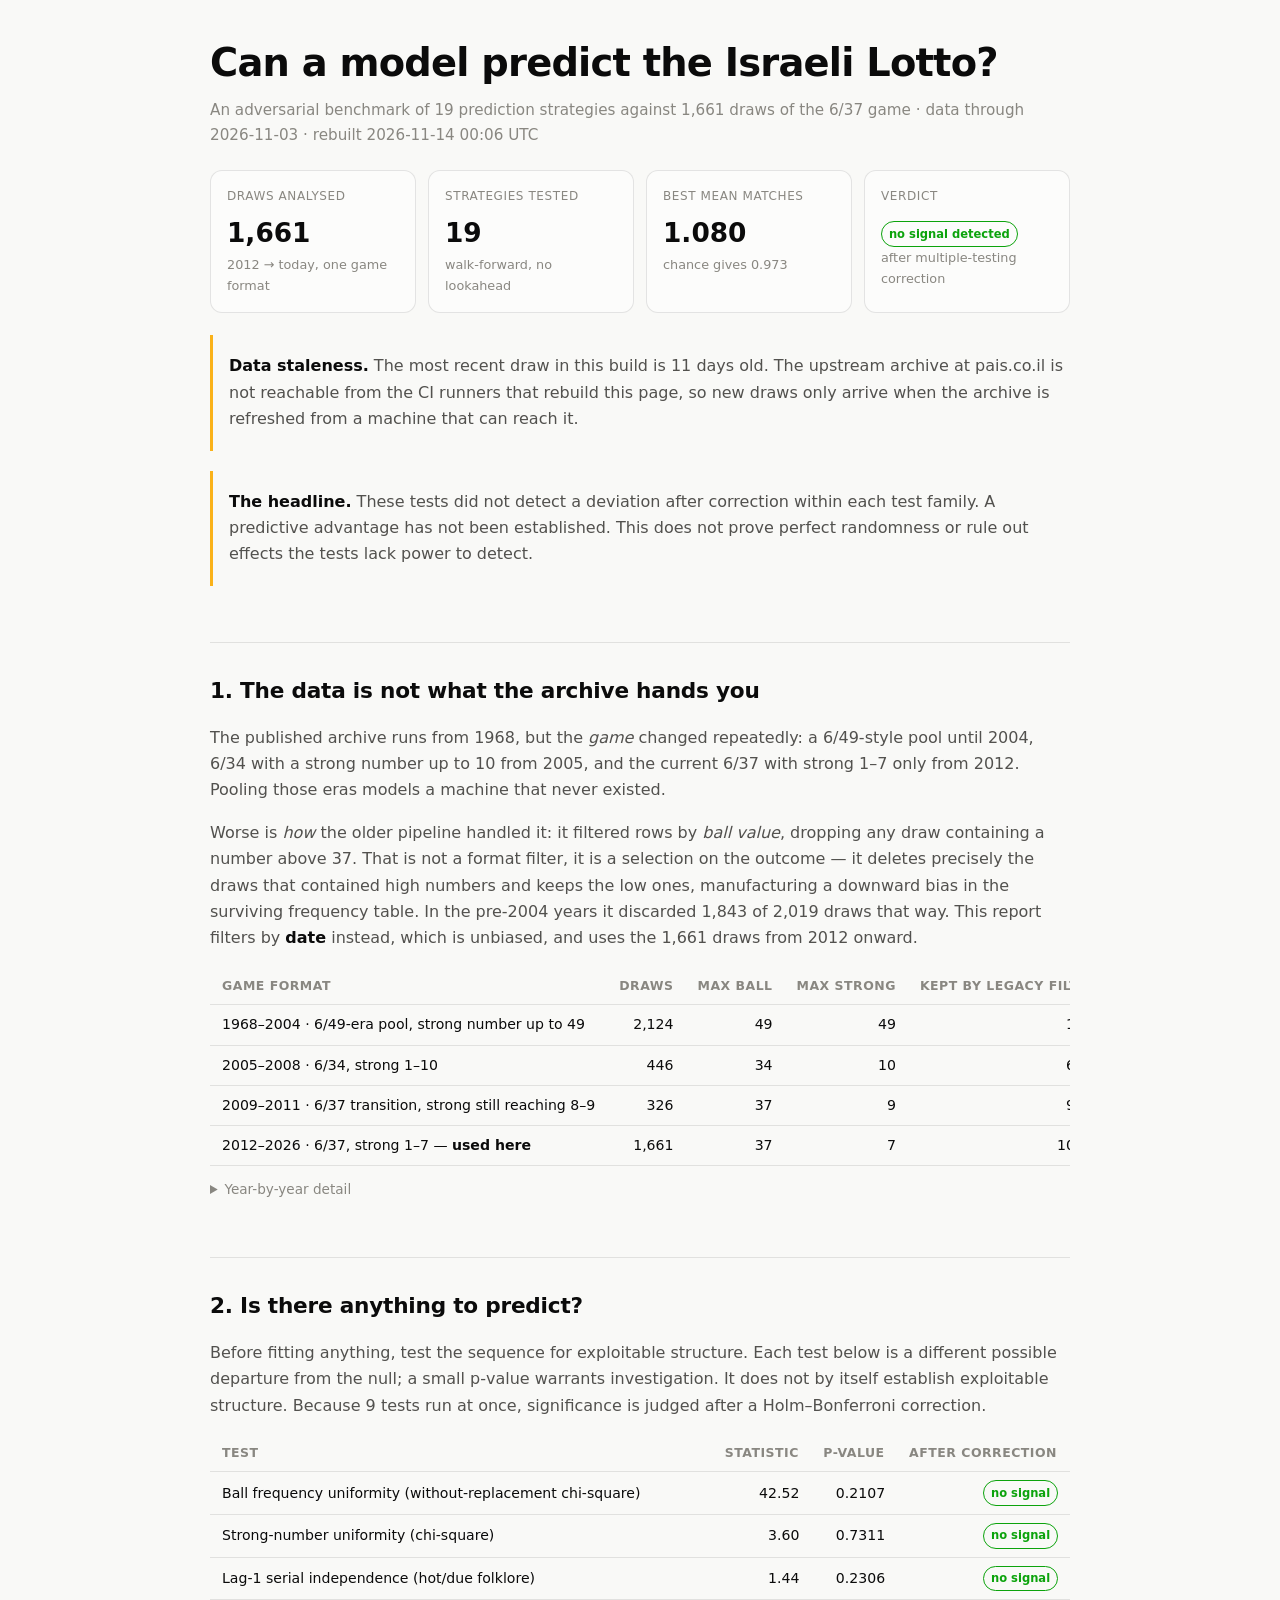
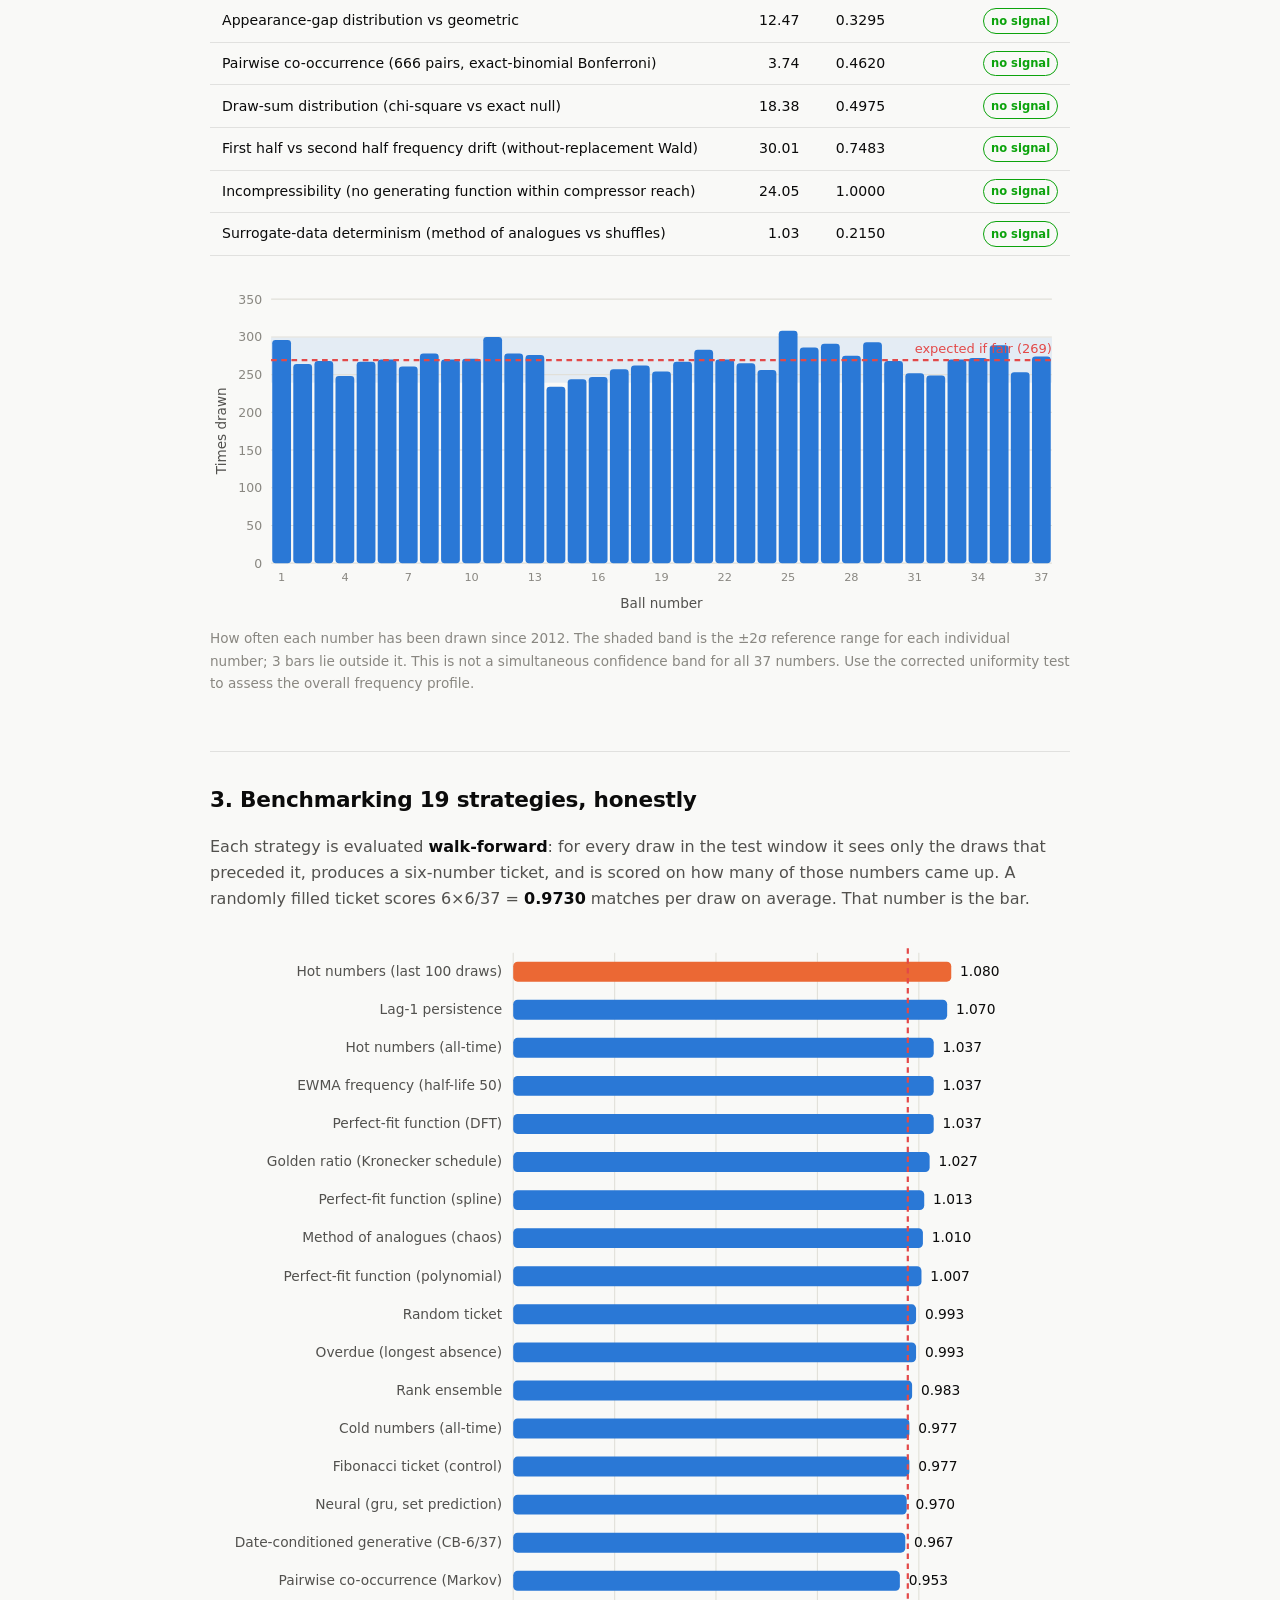
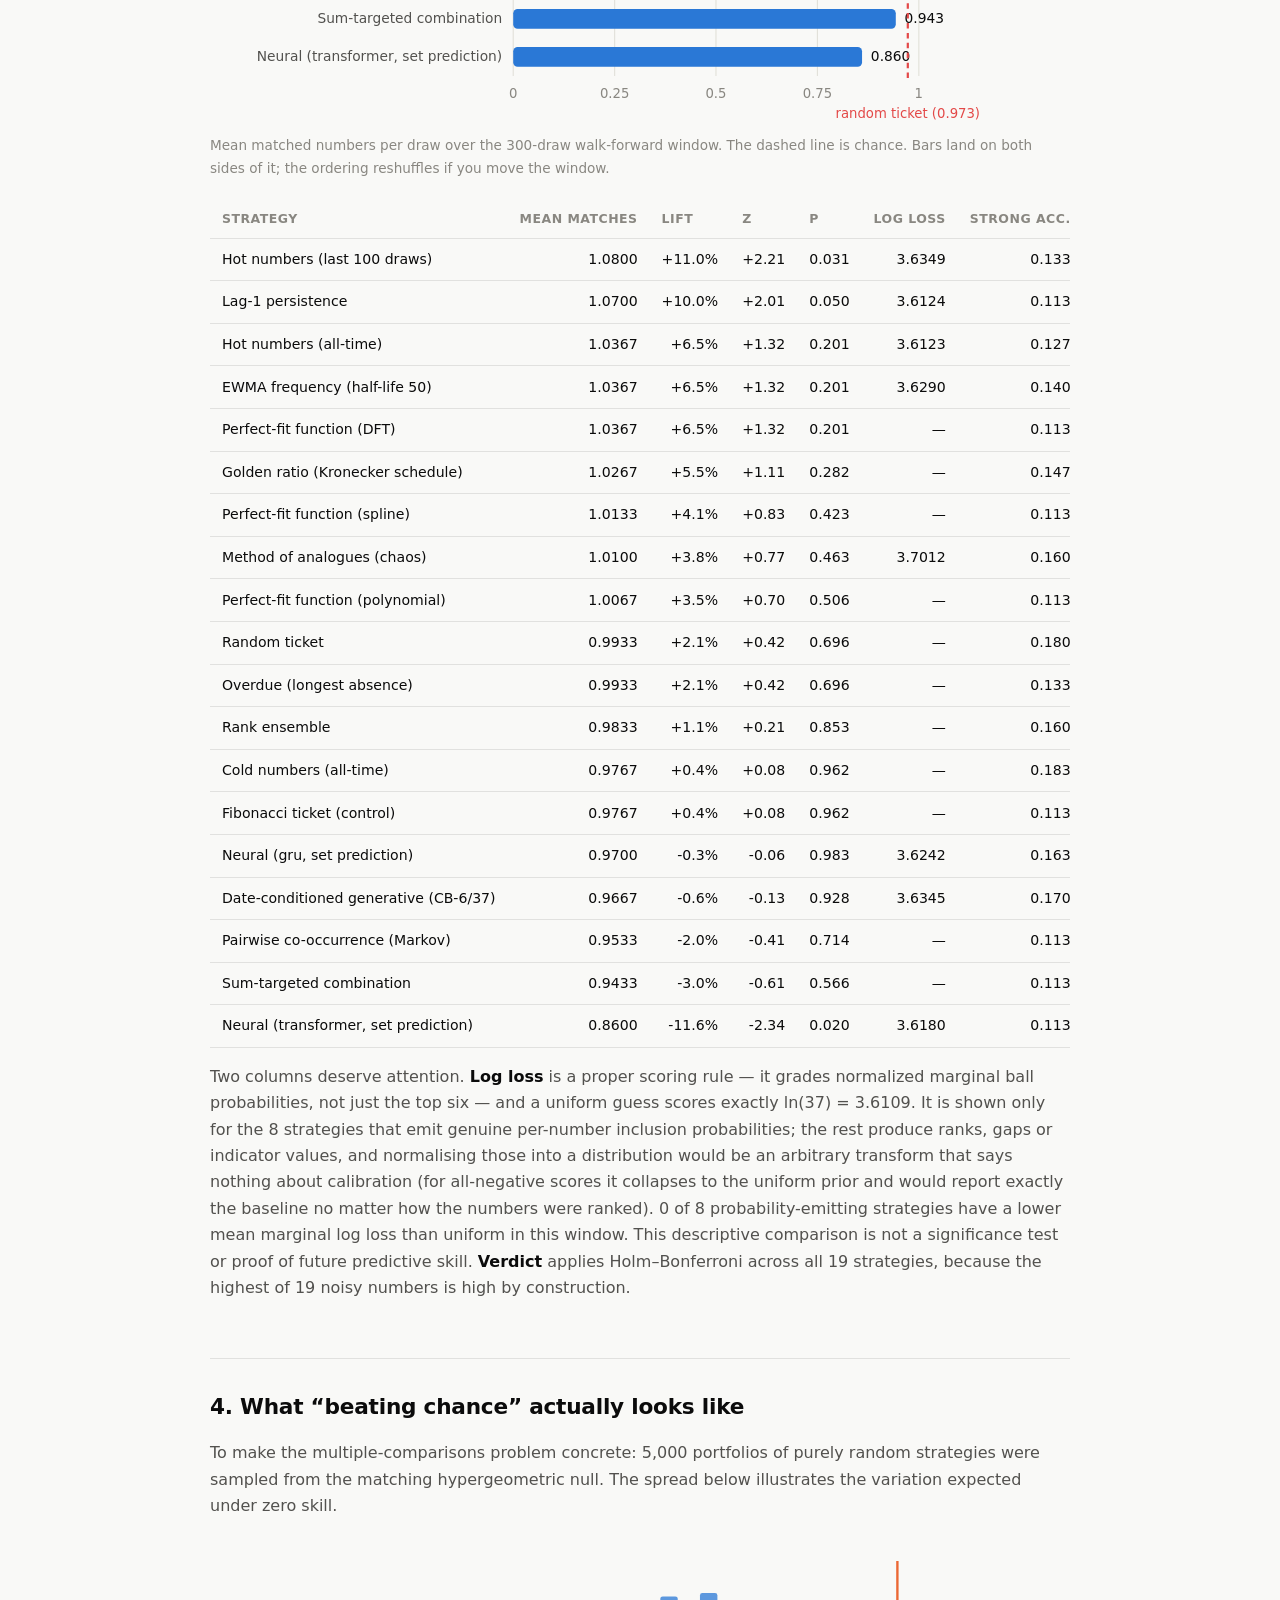
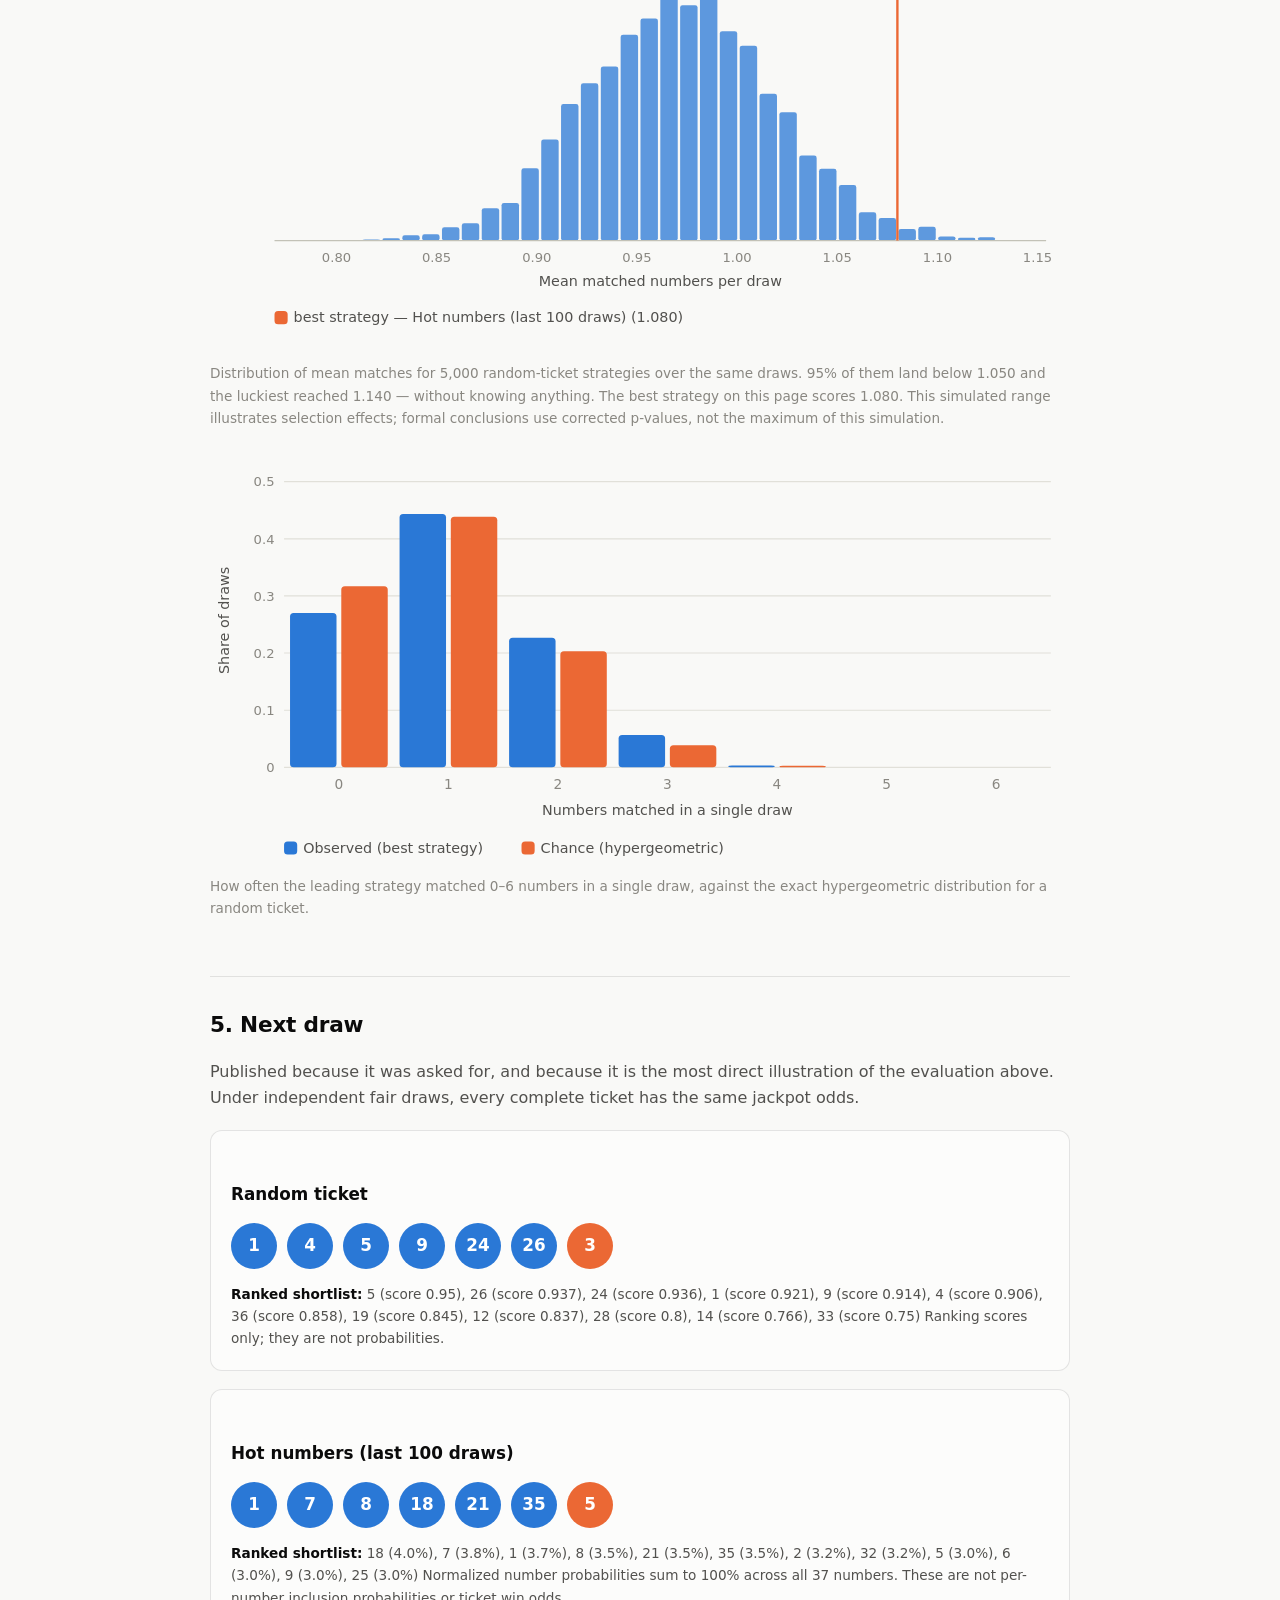
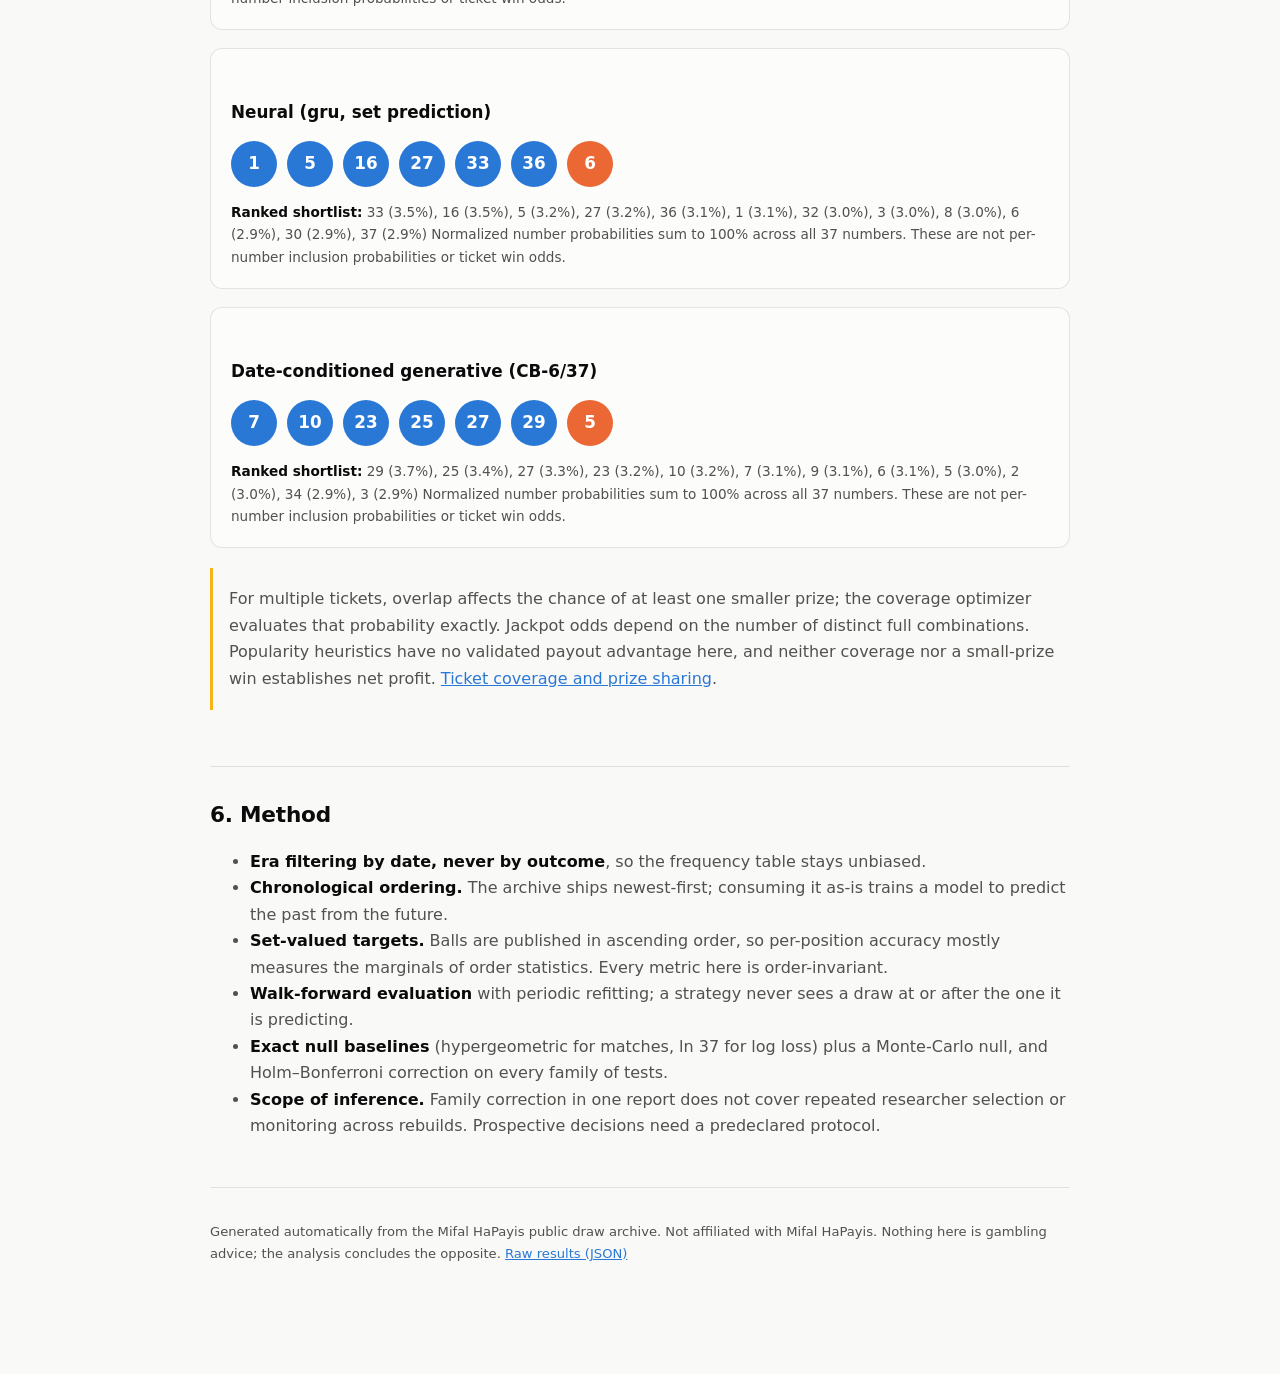
==== commit 145d8f74: "Restructure into a teachable package with one command and a learning-path site Reorganise three gene" ====
--- a/docs/benchmark/index.html
+++ b/docs/benchmark/index.html
@@ -1,4 +1,4 @@
-<!doctype html><html lang="en"><head><meta charset="utf-8"><meta name="viewport" content="width=device-width,initial-scale=1"><title>Can a model predict the Israeli Lotto?</title><meta name="description" content="An adversarial benchmark of lottery prediction strategies against 1,500+ draws of the Israeli 6/37 Lotto."><style>
+<!doctype html><html lang="en"><head><meta charset="utf-8"><meta name="viewport" content="width=device-width,initial-scale=1"><title>Can a model predict the Israeli Lotto?</title><meta name="description" content="An adversarial benchmark of lottery prediction strategies against 1,600+ draws of the Israeli 6/37 Lotto."><style>
 :root{color-scheme:light dark}
 *{box-sizing:border-box}
 body{margin:0;font-family:system-ui,-apple-system,"Segoe UI",sans-serif;
@@ -59,22 +59,22 @@
 </style></head><body>
 <main>
 <h1>Can a model predict the Israeli Lotto?</h1>
-<p class="sub">An adversarial benchmark of 20 prediction strategies against
+<p class="sub">An adversarial benchmark of 19 prediction strategies against
 1,661 draws of the 6/37 game &middot; data through 2026-11-03 &middot;
-rebuilt 2026-11-06 18:00 UTC</p>
+rebuilt 2026-11-14 00:06 UTC</p>
 
 <div class="tiles">
   <div class="tile"><div class="k">Draws analysed</div><div class="v">1,661</div>
     <div class="n">2012 &rarr; today, one game format</div></div>
-  <div class="tile"><div class="k">Strategies tested</div><div class="v">20</div>
+  <div class="tile"><div class="k">Strategies tested</div><div class="v">19</div>
     <div class="n">walk-forward, no lookahead</div></div>
-  <div class="tile"><div class="k">Best mean matches</div><div class="v">1.073</div>
+  <div class="tile"><div class="k">Best mean matches</div><div class="v">1.080</div>
     <div class="n">chance gives 0.973</div></div>
   <div class="tile"><div class="k">Verdict</div><div class="v" style="font-size:1.05rem;padding-top:8px"><span class="pill no">no signal detected</span></div>
     <div class="n">after multiple-testing correction</div></div>
 </div>
 
-
+<div class="note"><p><strong>Data staleness.</strong> The most recent draw in this build is 11 days old. The upstream archive at pais.co.il is not reachable from the CI runners that rebuild this page, so new draws only arrive when the archive is refreshed from a machine that can reach it.</p></div>
 <div class="note"><p><strong>The headline.</strong> These tests did not detect a deviation after correction within each test family. A predictive advantage has not been established. This does not prove perfect randomness or rule out effects the tests lack power to detect.</p></div>
 
 <h2>1. The data is not what the archive hands you</h2>
@@ -99,24 +99,24 @@
 a different possible departure from the null; a small p&#8209;value warrants investigation.
 It does not by itself establish exploitable structure. Because 9 tests run at once, significance is judged
 after a Holm&ndash;Bonferroni correction.</p>
-<div class="scroll"><table><thead><tr><th>Test</th><th>Statistic</th><th>p-value</th><th>After correction</th></tr></thead><tbody><tr><td class="">Ball frequency uniformity (without-replacement chi-square)</td><td class="num">42.52</td><td class="num">0.2107</td><td class="num"><span class="pill no">no signal</span></td></tr><tr><td class="">Strong-number uniformity (chi-square)</td><td class="num">3.60</td><td class="num">0.7311</td><td class="num"><span class="pill no">no signal</span></td></tr><tr><td class="">Lag-1 serial independence (hot/due folklore)</td><td class="num">1.44</td><td class="num">0.2306</td><td class="num"><span class="pill no">no signal</span></td></tr><tr><td class="">Appearance-gap distribution vs geometric</td><td class="num">12.47</td><td class="num">0.3295</td><td class="num"><span class="pill no">no signal</span></td></tr><tr><td class="">Pairwise co-occurrence (666 pairs, exact-binomial Bonferroni)</td><td class="num">3.74</td><td class="num">0.4620</td><td class="num"><span class="pill no">no signal</span></td></tr><tr><td class="">Draw-sum distribution (two-sample KS vs simulated fair draws)</td><td class="num">0.02</td><td class="num">0.7919</td><td class="num"><span class="pill no">no signal</span></td></tr><tr><td class="">First half vs second half frequency drift (without-replacement Wald)</td><td class="num">30.01</td><td class="num">0.7483</td><td class="num"><span class="pill no">no signal</span></td></tr><tr><td class="">Incompressibility (no generating function within compressor reach)</td><td class="num">24.05</td><td class="num">1.0000</td><td class="num"><span class="pill no">no signal</span></td></tr><tr><td class="">Surrogate-data determinism (method of analogues vs shuffles)</td><td class="num">0.95</td><td class="num">0.6829</td><td class="num"><span class="pill no">no signal</span></td></tr></tbody></table></div>
+<div class="scroll"><table><thead><tr><th>Test</th><th>Statistic</th><th>p-value</th><th>After correction</th></tr></thead><tbody><tr><td class="">Ball frequency uniformity (without-replacement chi-square)</td><td class="num">42.52</td><td class="num">0.2107</td><td class="num"><span class="pill no">no signal</span></td></tr><tr><td class="">Strong-number uniformity (chi-square)</td><td class="num">3.60</td><td class="num">0.7311</td><td class="num"><span class="pill no">no signal</span></td></tr><tr><td class="">Lag-1 serial independence (hot/due folklore)</td><td class="num">1.44</td><td class="num">0.2306</td><td class="num"><span class="pill no">no signal</span></td></tr><tr><td class="">Appearance-gap distribution vs geometric</td><td class="num">12.47</td><td class="num">0.3295</td><td class="num"><span class="pill no">no signal</span></td></tr><tr><td class="">Pairwise co-occurrence (666 pairs, exact-binomial Bonferroni)</td><td class="num">3.74</td><td class="num">0.4620</td><td class="num"><span class="pill no">no signal</span></td></tr><tr><td class="">Draw-sum distribution (chi-square vs exact null)</td><td class="num">18.38</td><td class="num">0.4975</td><td class="num"><span class="pill no">no signal</span></td></tr><tr><td class="">First half vs second half frequency drift (without-replacement Wald)</td><td class="num">30.01</td><td class="num">0.7483</td><td class="num"><span class="pill no">no signal</span></td></tr><tr><td class="">Incompressibility (no generating function within compressor reach)</td><td class="num">24.05</td><td class="num">1.0000</td><td class="num"><span class="pill no">no signal</span></td></tr><tr><td class="">Surrogate-data determinism (method of analogues vs shuffles)</td><td class="num">1.03</td><td class="num">0.2150</td><td class="num"><span class="pill no">no signal</span></td></tr></tbody></table></div>
 <figure><svg viewBox="0 0 760 300" role="img" aria-label="Frequency of each number" preserveAspectRatio="xMidYMid meet" class="chart"><rect x="54" y="52.5" width="690" height="40.0" fill="var(--series-1)" opacity="0.10"/><line x1="54" y1="252.0" x2="744" y2="252.0" stroke="var(--grid)" stroke-width="1"/><text x="46" y="256.0" fill="var(--muted)" font-size="11" text-anchor="end">0</text><line x1="54" y1="218.7" x2="744" y2="218.7" stroke="var(--grid)" stroke-width="1"/><text x="46" y="222.7" fill="var(--muted)" font-size="11" text-anchor="end">50</text><line x1="54" y1="185.4" x2="744" y2="185.4" stroke="var(--grid)" stroke-width="1"/><text x="46" y="189.4" fill="var(--muted)" font-size="11" text-anchor="end">100</text><line x1="54" y1="152.0" x2="744" y2="152.0" stroke="var(--grid)" stroke-width="1"/><text x="46" y="156.0" fill="var(--muted)" font-size="11" text-anchor="end">150</text><line x1="54" y1="118.7" x2="744" y2="118.7" stroke="var(--grid)" stroke-width="1"/><text x="46" y="122.7" fill="var(--muted)" font-size="11" text-anchor="end">200</text><line x1="54" y1="85.4" x2="744" y2="85.4" stroke="var(--grid)" stroke-width="1"/><text x="46" y="89.4" fill="var(--muted)" font-size="11" text-anchor="end">250</text><line x1="54" y1="52.1" x2="744" y2="52.1" stroke="var(--grid)" stroke-width="1"/><text x="46" y="56.1" fill="var(--muted)" font-size="11" text-anchor="end">300</text><line x1="54" y1="18.7" x2="744" y2="18.7" stroke="var(--grid)" stroke-width="1"/><text x="46" y="22.7" fill="var(--muted)" font-size="11" text-anchor="end">350</text><rect x="55.0" y="54.7" width="16.6" height="197.3" rx="3" fill="var(--series-1)"><title>1: 296</title></rect><text x="63.3" y="268" fill="var(--muted)" font-size="10" text-anchor="middle">1</text><rect x="73.6" y="76.1" width="16.6" height="175.9" rx="3" fill="var(--series-1)"><title>2: 264</title></rect><rect x="92.3" y="73.4" width="16.6" height="178.6" rx="3" fill="var(--series-1)"><title>3: 268</title></rect><rect x="110.9" y="86.7" width="16.6" height="165.3" rx="3" fill="var(--series-1)"><title>4: 248</title></rect><text x="119.3" y="268" fill="var(--muted)" font-size="10" text-anchor="middle">4</text><rect x="129.6" y="74.1" width="16.6" height="177.9" rx="3" fill="var(--series-1)"><title>5: 267</title></rect><rect x="148.2" y="72.1" width="16.6" height="179.9" rx="3" fill="var(--series-1)"><title>6: 270</title></rect><rect x="166.9" y="78.1" width="16.6" height="173.9" rx="3" fill="var(--series-1)"><title>7: 261</title></rect><text x="175.2" y="268" fill="var(--muted)" font-size="10" text-anchor="middle">7</text><rect x="185.5" y="66.7" width="16.6" height="185.3" rx="3" fill="var(--series-1)"><title>8: 278</title></rect><rect x="204.2" y="72.1" width="16.6" height="179.9" rx="3" fill="var(--series-1)"><title>9: 270</title></rect><rect x="222.8" y="71.4" width="16.6" height="180.6" rx="3" fill="var(--series-1)"><title>10: 271</title></rect><text x="231.2" y="268" fill="var(--muted)" font-size="10" text-anchor="middle">10</text><rect x="241.5" y="52.1" width="16.6" height="199.9" rx="3" fill="var(--series-1)"><title>11: 300</title></rect><rect x="260.1" y="66.7" width="16.6" height="185.3" rx="3" fill="var(--series-1)"><title>12: 278</title></rect><rect x="278.8" y="68.1" width="16.6" height="183.9" rx="3" fill="var(--series-1)"><title>13: 276</title></rect><text x="287.1" y="268" fill="var(--muted)" font-size="10" text-anchor="middle">13</text><rect x="297.4" y="96.1" width="16.6" height="155.9" rx="3" fill="var(--series-1)"><title>14: 234</title></rect><rect x="316.1" y="89.4" width="16.6" height="162.6" rx="3" fill="var(--series-1)"><title>15: 244</title></rect><rect x="334.7" y="87.4" width="16.6" height="164.6" rx="3" fill="var(--series-1)"><title>16: 247</title></rect><text x="343.1" y="268" fill="var(--muted)" font-size="10" text-anchor="middle">16</text><rect x="353.4" y="80.7" width="16.6" height="171.3" rx="3" fill="var(--series-1)"><title>17: 257</title></rect><rect x="372.0" y="77.4" width="16.6" height="174.6" rx="3" fill="var(--series-1)"><title>18: 262</title></rect><rect x="390.7" y="82.7" width="16.6" height="169.3" rx="3" fill="var(--series-1)"><title>19: 254</title></rect><text x="399.0" y="268" fill="var(--muted)" font-size="10" text-anchor="middle">19</text><rect x="409.3" y="74.1" width="16.6" height="177.9" rx="3" fill="var(--series-1)"><title>20: 267</title></rect><rect x="428.0" y="63.4" width="16.6" height="188.6" rx="3" fill="var(--series-1)"><title>21: 283</title></rect><rect x="446.6" y="72.1" width="16.6" height="179.9" rx="3" fill="var(--series-1)"><title>22: 270</title></rect><text x="454.9" y="268" fill="var(--muted)" font-size="10" text-anchor="middle">22</text><rect x="465.3" y="75.4" width="16.6" height="176.6" rx="3" fill="var(--series-1)"><title>23: 265</title></rect><rect x="483.9" y="81.4" width="16.6" height="170.6" rx="3" fill="var(--series-1)"><title>24: 256</title></rect><rect x="502.6" y="46.7" width="16.6" height="205.3" rx="3" fill="var(--series-1)"><title>25: 308</title></rect><text x="510.9" y="268" fill="var(--muted)" font-size="10" text-anchor="middle">25</text><rect x="521.2" y="61.4" width="16.6" height="190.6" rx="3" fill="var(--series-1)"><title>26: 286</title></rect><rect x="539.9" y="58.1" width="16.6" height="193.9" rx="3" fill="var(--series-1)"><title>27: 291</title></rect><rect x="558.5" y="68.7" width="16.6" height="183.3" rx="3" fill="var(--series-1)"><title>28: 275</title></rect><text x="566.8" y="268" fill="var(--muted)" font-size="10" text-anchor="middle">28</text><rect x="577.2" y="56.7" width="16.6" height="195.3" rx="3" fill="var(--series-1)"><title>29: 293</title></rect><rect x="595.8" y="73.4" width="16.6" height="178.6" rx="3" fill="var(--series-1)"><title>30: 268</title></rect><rect x="614.5" y="84.1" width="16.6" height="167.9" rx="3" fill="var(--series-1)"><title>31: 252</title></rect><text x="622.8" y="268" fill="var(--muted)" font-size="10" text-anchor="middle">31</text><rect x="633.1" y="86.1" width="16.6" height="165.9" rx="3" fill="var(--series-1)"><title>32: 249</title></rect><rect x="651.8" y="72.1" width="16.6" height="179.9" rx="3" fill="var(--series-1)"><title>33: 270</title></rect><rect x="670.4" y="70.7" width="16.6" height="181.3" rx="3" fill="var(--series-1)"><title>34: 272</title></rect><text x="678.7" y="268" fill="var(--muted)" font-size="10" text-anchor="middle">34</text><rect x="689.1" y="59.4" width="16.6" height="192.6" rx="3" fill="var(--series-1)"><title>35: 289</title></rect><rect x="707.7" y="83.4" width="16.6" height="168.6" rx="3" fill="var(--series-1)"><title>36: 253</title></rect><rect x="726.4" y="69.4" width="16.6" height="182.6" rx="3" fill="var(--series-1)"><title>37: 274</title></rect><text x="734.7" y="268" fill="var(--muted)" font-size="10" text-anchor="middle">37</text><line x1="54" y1="72.5" x2="744" y2="72.5" stroke="var(--series-8)" stroke-width="2" stroke-dasharray="5 4"/><text x="744" y="66.5" fill="var(--series-8)" font-size="11.5" text-anchor="end">expected if fair (269)</text><text x="399.0" y="292" fill="var(--text-secondary)" font-size="12" text-anchor="middle">Ball number</text><text transform="translate(14,135.0) rotate(-90)" fill="var(--text-secondary)" font-size="12" text-anchor="middle">Times drawn</text></svg>
 <figcaption>How often each number has been drawn since 2012. The shaded band is the
 &plusmn;2&sigma; reference range for each individual number; 3 bars lie outside it.
 This is not a simultaneous confidence band for all 37 numbers. Use the corrected
 uniformity test to assess the overall frequency profile.</figcaption></figure>
 
-<h2>3. Benchmarking 20 strategies, honestly</h2>
+<h2>3. Benchmarking 19 strategies, honestly</h2>
 <p>Each strategy is evaluated <strong>walk-forward</strong>: for every draw in the test window it
 sees only the draws that preceded it, produces a six-number ticket, and is scored on how many
 of those numbers came up. A randomly filled ticket scores
 6&times;6/37 = <strong>0.9730</strong> matches per draw on average.
 That number is the bar.</p>
-<figure><svg viewBox="0 0 780 750" role="img" aria-label="Mean matched numbers per draw by strategy" preserveAspectRatio="xMidYMid meet" class="chart"><line x1="275.0" y1="16" x2="275.0" y2="706" stroke="var(--grid)" stroke-width="1"/><text x="275.0" y="726" fill="var(--muted)" font-size="12" text-anchor="middle">0</text><line x1="367.5" y1="16" x2="367.5" y2="706" stroke="var(--grid)" stroke-width="1"/><text x="367.5" y="726" fill="var(--muted)" font-size="12" text-anchor="middle">0.25</text><line x1="460.1" y1="16" x2="460.1" y2="706" stroke="var(--grid)" stroke-width="1"/><text x="460.1" y="726" fill="var(--muted)" font-size="12" text-anchor="middle">0.5</text><line x1="552.6" y1="16" x2="552.6" y2="706" stroke="var(--grid)" stroke-width="1"/><text x="552.6" y="726" fill="var(--muted)" font-size="12" text-anchor="middle">0.75</text><line x1="645.2" y1="16" x2="645.2" y2="706" stroke="var(--grid)" stroke-width="1"/><text x="645.2" y="726" fill="var(--muted)" font-size="12" text-anchor="middle">1</text><rect x="275" y="24.2" width="397.3" height="18" rx="4" fill="var(--series-2)"><title>Hot numbers (last 100 draws): 1.073</title></rect><text x="265" y="37.2" fill="var(--text-secondary)" font-size="12.5" text-anchor="end">Hot numbers (last 100 draws)</text><text x="680.3" y="37.2" fill="var(--text-primary)" font-size="12.5" font-variant-numeric="tabular-nums">1.073</text><rect x="275" y="58.8" width="396.1" height="18" rx="4" fill="var(--series-1)"><title>Lag-1 persistence: 1.070</title></rect><text x="265" y="71.8" fill="var(--text-secondary)" font-size="12.5" text-anchor="end">Lag-1 persistence</text><text x="679.1" y="71.8" fill="var(--text-primary)" font-size="12.5" font-variant-numeric="tabular-nums">1.070</text><rect x="275" y="93.2" width="383.7" height="18" rx="4" fill="var(--series-1)"><title>EWMA frequency (half-life 50): 1.037</title></rect><text x="265" y="106.2" fill="var(--text-secondary)" font-size="12.5" text-anchor="end">EWMA frequency (half-life 50)</text><text x="666.7" y="106.2" fill="var(--text-primary)" font-size="12.5" font-variant-numeric="tabular-nums">1.037</text><rect x="275" y="127.8" width="383.7" height="18" rx="4" fill="var(--series-1)"><title>Perfect-fit function (DFT): 1.037</title></rect><text x="265" y="140.8" fill="var(--text-secondary)" font-size="12.5" text-anchor="end">Perfect-fit function (DFT)</text><text x="666.7" y="140.8" fill="var(--text-primary)" font-size="12.5" font-variant-numeric="tabular-nums">1.037</text><rect x="275" y="162.2" width="380.0" height="18" rx="4" fill="var(--series-1)"><title>Hot numbers (all-time): 1.027</title></rect><text x="265" y="175.2" fill="var(--text-secondary)" font-size="12.5" text-anchor="end">Hot numbers (all-time)</text><text x="663.0" y="175.2" fill="var(--text-primary)" font-size="12.5" font-variant-numeric="tabular-nums">1.027</text><rect x="275" y="196.8" width="380.0" height="18" rx="4" fill="var(--series-1)"><title>Golden ratio (Kronecker schedule): 1.027</title></rect><text x="265" y="209.8" fill="var(--text-secondary)" font-size="12.5" text-anchor="end">Golden ratio (Kronecker schedule)</text><text x="663.0" y="209.8" fill="var(--text-primary)" font-size="12.5" font-variant-numeric="tabular-nums">1.027</text><rect x="275" y="231.2" width="376.3" height="18" rx="4" fill="var(--series-1)"><title>Perfect-fit function (polynomial): 1.017</title></rect><text x="265" y="244.2" fill="var(--text-secondary)" font-size="12.5" text-anchor="end">Perfect-fit function (polynomial)</text><text x="659.3" y="244.2" fill="var(--text-primary)" font-size="12.5" font-variant-numeric="tabular-nums">1.017</text><rect x="275" y="265.8" width="375.1" height="18" rx="4" fill="var(--series-1)"><title>Perfect-fit function (spline): 1.013</title></rect><text x="265" y="278.8" fill="var(--text-secondary)" font-size="12.5" text-anchor="end">Perfect-fit function (spline)</text><text x="658.1" y="278.8" fill="var(--text-primary)" font-size="12.5" font-variant-numeric="tabular-nums">1.013</text><rect x="275" y="300.2" width="367.7" height="18" rx="4" fill="var(--series-1)"><title>Random ticket: 0.993</title></rect><text x="265" y="313.2" fill="var(--text-secondary)" font-size="12.5" text-anchor="end">Random ticket</text><text x="650.7" y="313.2" fill="var(--text-primary)" font-size="12.5" font-variant-numeric="tabular-nums">0.993</text><rect x="275" y="334.8" width="364.0" height="18" rx="4" fill="var(--series-1)"><title>Rank ensemble: 0.983</title></rect><text x="265" y="347.8" fill="var(--text-secondary)" font-size="12.5" text-anchor="end">Rank ensemble</text><text x="647.0" y="347.8" fill="var(--text-primary)" font-size="12.5" font-variant-numeric="tabular-nums">0.983</text><rect x="275" y="369.2" width="362.8" height="18" rx="4" fill="var(--series-1)"><title>Overdue (longest absence): 0.980</title></rect><text x="265" y="382.2" fill="var(--text-secondary)" font-size="12.5" text-anchor="end">Overdue (longest absence)</text><text x="645.8" y="382.2" fill="var(--text-primary)" font-size="12.5" font-variant-numeric="tabular-nums">0.980</text><rect x="275" y="403.8" width="361.5" height="18" rx="4" fill="var(--series-1)"><title>Fibonacci ticket (control): 0.977</title></rect><text x="265" y="416.8" fill="var(--text-secondary)" font-size="12.5" text-anchor="end">Fibonacci ticket (control)</text><text x="644.5" y="416.8" fill="var(--text-primary)" font-size="12.5" font-variant-numeric="tabular-nums">0.977</text><rect x="275" y="438.2" width="359.1" height="18" rx="4" fill="var(--series-1)"><title>Unpopular numbers (EV-aware): 0.970</title></rect><text x="265" y="451.2" fill="var(--text-secondary)" font-size="12.5" text-anchor="end">Unpopular numbers (EV-aware)</text><text x="642.1" y="451.2" fill="var(--text-primary)" font-size="12.5" font-variant-numeric="tabular-nums">0.970</text><rect x="275" y="472.8" width="359.1" height="18" rx="4" fill="var(--series-1)"><title>Neural (gru, set prediction): 0.970</title></rect><text x="265" y="485.8" fill="var(--text-secondary)" font-size="12.5" text-anchor="end">Neural (gru, set prediction)</text><text x="642.1" y="485.8" fill="var(--text-primary)" font-size="12.5" font-variant-numeric="tabular-nums">0.970</text><rect x="275" y="507.2" width="357.8" height="18" rx="4" fill="var(--series-1)"><title>Date-conditioned generative (CB-6/37): 0.967</title></rect><text x="265" y="520.2" fill="var(--text-secondary)" font-size="12.5" text-anchor="end">Date-conditioned generative (CB-6/37)</text><text x="640.8" y="520.2" fill="var(--text-primary)" font-size="12.5" font-variant-numeric="tabular-nums">0.967</text><rect x="275" y="541.8" width="354.1" height="18" rx="4" fill="var(--series-1)"><title>Cold numbers (all-time): 0.957</title></rect><text x="265" y="554.8" fill="var(--text-secondary)" font-size="12.5" text-anchor="end">Cold numbers (all-time)</text><text x="637.1" y="554.8" fill="var(--text-primary)" font-size="12.5" font-variant-numeric="tabular-nums">0.957</text><rect x="275" y="576.2" width="354.1" height="18" rx="4" fill="var(--series-1)"><title>Pairwise co-occurrence (Markov): 0.957</title></rect><text x="265" y="589.2" fill="var(--text-secondary)" font-size="12.5" text-anchor="end">Pairwise co-occurrence (Markov)</text><text x="637.1" y="589.2" fill="var(--text-primary)" font-size="12.5" font-variant-numeric="tabular-nums">0.957</text><rect x="275" y="610.8" width="349.2" height="18" rx="4" fill="var(--series-1)"><title>Sum-targeted combination: 0.943</title></rect><text x="265" y="623.8" fill="var(--text-secondary)" font-size="12.5" text-anchor="end">Sum-targeted combination</text><text x="632.2" y="623.8" fill="var(--text-primary)" font-size="12.5" font-variant-numeric="tabular-nums">0.943</text><rect x="275" y="645.2" width="349.2" height="18" rx="4" fill="var(--series-1)"><title>Method of analogues (chaos): 0.943</title></rect><text x="265" y="658.2" fill="var(--text-secondary)" font-size="12.5" text-anchor="end">Method of analogues (chaos)</text><text x="632.2" y="658.2" fill="var(--text-primary)" font-size="12.5" font-variant-numeric="tabular-nums">0.943</text><rect x="275" y="679.8" width="318.4" height="18" rx="4" fill="var(--series-1)"><title>Neural (transformer, set prediction): 0.860</title></rect><text x="265" y="692.8" fill="var(--text-secondary)" font-size="12.5" text-anchor="end">Neural (transformer, set prediction)</text><text x="601.4" y="692.8" fill="var(--text-primary)" font-size="12.5" font-variant-numeric="tabular-nums">0.860</text><line x1="635.2" y1="12" x2="635.2" y2="710" stroke="var(--series-8)" stroke-width="2" stroke-dasharray="5 4"/><text x="635.2" y="744" fill="var(--series-8)" font-size="12" text-anchor="middle">random ticket (0.973)</text></svg>
+<figure><svg viewBox="0 0 780 716" role="img" aria-label="Mean matched numbers per draw by strategy" preserveAspectRatio="xMidYMid meet" class="chart"><line x1="275.0" y1="16" x2="275.0" y2="672" stroke="var(--grid)" stroke-width="1"/><text x="275.0" y="692" fill="var(--muted)" font-size="12" text-anchor="middle">0</text><line x1="367.0" y1="16" x2="367.0" y2="672" stroke="var(--grid)" stroke-width="1"/><text x="367.0" y="692" fill="var(--muted)" font-size="12" text-anchor="middle">0.25</text><line x1="458.9" y1="16" x2="458.9" y2="672" stroke="var(--grid)" stroke-width="1"/><text x="458.9" y="692" fill="var(--muted)" font-size="12" text-anchor="middle">0.5</text><line x1="550.9" y1="16" x2="550.9" y2="672" stroke="var(--grid)" stroke-width="1"/><text x="550.9" y="692" fill="var(--muted)" font-size="12" text-anchor="middle">0.75</text><line x1="642.9" y1="16" x2="642.9" y2="672" stroke="var(--grid)" stroke-width="1"/><text x="642.9" y="692" fill="var(--muted)" font-size="12" text-anchor="middle">1</text><rect x="275" y="24.3" width="397.3" height="18" rx="4" fill="var(--series-2)"><title>Hot numbers (last 100 draws): 1.080</title></rect><text x="265" y="37.3" fill="var(--text-secondary)" font-size="12.5" text-anchor="end">Hot numbers (last 100 draws)</text><text x="680.3" y="37.3" fill="var(--text-primary)" font-size="12.5" font-variant-numeric="tabular-nums">1.080</text><rect x="275" y="58.8" width="393.6" height="18" rx="4" fill="var(--series-1)"><title>Lag-1 persistence: 1.070</title></rect><text x="265" y="71.8" fill="var(--text-secondary)" font-size="12.5" text-anchor="end">Lag-1 persistence</text><text x="676.6" y="71.8" fill="var(--text-primary)" font-size="12.5" font-variant-numeric="tabular-nums">1.070</text><rect x="275" y="93.3" width="381.4" height="18" rx="4" fill="var(--series-1)"><title>Hot numbers (all-time): 1.037</title></rect><text x="265" y="106.3" fill="var(--text-secondary)" font-size="12.5" text-anchor="end">Hot numbers (all-time)</text><text x="664.4" y="106.3" fill="var(--text-primary)" font-size="12.5" font-variant-numeric="tabular-nums">1.037</text><rect x="275" y="127.8" width="381.4" height="18" rx="4" fill="var(--series-1)"><title>EWMA frequency (half-life 50): 1.037</title></rect><text x="265" y="140.8" fill="var(--text-secondary)" font-size="12.5" text-anchor="end">EWMA frequency (half-life 50)</text><text x="664.4" y="140.8" fill="var(--text-primary)" font-size="12.5" font-variant-numeric="tabular-nums">1.037</text><rect x="275" y="162.4" width="381.4" height="18" rx="4" fill="var(--series-1)"><title>Perfect-fit function (DFT): 1.037</title></rect><text x="265" y="175.4" fill="var(--text-secondary)" font-size="12.5" text-anchor="end">Perfect-fit function (DFT)</text><text x="664.4" y="175.4" fill="var(--text-primary)" font-size="12.5" font-variant-numeric="tabular-nums">1.037</text><rect x="275" y="196.9" width="377.7" height="18" rx="4" fill="var(--series-1)"><title>Golden ratio (Kronecker schedule): 1.027</title></rect><text x="265" y="209.9" fill="var(--text-secondary)" font-size="12.5" text-anchor="end">Golden ratio (Kronecker schedule)</text><text x="660.7" y="209.9" fill="var(--text-primary)" font-size="12.5" font-variant-numeric="tabular-nums">1.027</text><rect x="275" y="231.4" width="372.8" height="18" rx="4" fill="var(--series-1)"><title>Perfect-fit function (spline): 1.013</title></rect><text x="265" y="244.4" fill="var(--text-secondary)" font-size="12.5" text-anchor="end">Perfect-fit function (spline)</text><text x="655.8" y="244.4" fill="var(--text-primary)" font-size="12.5" font-variant-numeric="tabular-nums">1.013</text><rect x="275" y="265.9" width="371.6" height="18" rx="4" fill="var(--series-1)"><title>Method of analogues (chaos): 1.010</title></rect><text x="265" y="278.9" fill="var(--text-secondary)" font-size="12.5" text-anchor="end">Method of analogues (chaos)</text><text x="654.6" y="278.9" fill="var(--text-primary)" font-size="12.5" font-variant-numeric="tabular-nums">1.010</text><rect x="275" y="300.5" width="370.3" height="18" rx="4" fill="var(--series-1)"><title>Perfect-fit function (polynomial): 1.007</title></rect><text x="265" y="313.5" fill="var(--text-secondary)" font-size="12.5" text-anchor="end">Perfect-fit function (polynomial)</text><text x="653.3" y="313.5" fill="var(--text-primary)" font-size="12.5" font-variant-numeric="tabular-nums">1.007</text><rect x="275" y="335.0" width="365.4" height="18" rx="4" fill="var(--series-1)"><title>Random ticket: 0.993</title></rect><text x="265" y="348.0" fill="var(--text-secondary)" font-size="12.5" text-anchor="end">Random ticket</text><text x="648.4" y="348.0" fill="var(--text-primary)" font-size="12.5" font-variant-numeric="tabular-nums">0.993</text><rect x="275" y="369.5" width="365.4" height="18" rx="4" fill="var(--series-1)"><title>Overdue (longest absence): 0.993</title></rect><text x="265" y="382.5" fill="var(--text-secondary)" font-size="12.5" text-anchor="end">Overdue (longest absence)</text><text x="648.4" y="382.5" fill="var(--text-primary)" font-size="12.5" font-variant-numeric="tabular-nums">0.993</text><rect x="275" y="404.1" width="361.8" height="18" rx="4" fill="var(--series-1)"><title>Rank ensemble: 0.983</title></rect><text x="265" y="417.1" fill="var(--text-secondary)" font-size="12.5" text-anchor="end">Rank ensemble</text><text x="644.8" y="417.1" fill="var(--text-primary)" font-size="12.5" font-variant-numeric="tabular-nums">0.983</text><rect x="275" y="438.6" width="359.3" height="18" rx="4" fill="var(--series-1)"><title>Cold numbers (all-time): 0.977</title></rect><text x="265" y="451.6" fill="var(--text-secondary)" font-size="12.5" text-anchor="end">Cold numbers (all-time)</text><text x="642.3" y="451.6" fill="var(--text-primary)" font-size="12.5" font-variant-numeric="tabular-nums">0.977</text><rect x="275" y="473.1" width="359.3" height="18" rx="4" fill="var(--series-1)"><title>Fibonacci ticket (control): 0.977</title></rect><text x="265" y="486.1" fill="var(--text-secondary)" font-size="12.5" text-anchor="end">Fibonacci ticket (control)</text><text x="642.3" y="486.1" fill="var(--text-primary)" font-size="12.5" font-variant-numeric="tabular-nums">0.977</text><rect x="275" y="507.6" width="356.9" height="18" rx="4" fill="var(--series-1)"><title>Neural (gru, set prediction): 0.970</title></rect><text x="265" y="520.6" fill="var(--text-secondary)" font-size="12.5" text-anchor="end">Neural (gru, set prediction)</text><text x="639.9" y="520.6" fill="var(--text-primary)" font-size="12.5" font-variant-numeric="tabular-nums">0.970</text><rect x="275" y="542.2" width="355.6" height="18" rx="4" fill="var(--series-1)"><title>Date-conditioned generative (CB-6/37): 0.967</title></rect><text x="265" y="555.2" fill="var(--text-secondary)" font-size="12.5" text-anchor="end">Date-conditioned generative (CB-6/37)</text><text x="638.6" y="555.2" fill="var(--text-primary)" font-size="12.5" font-variant-numeric="tabular-nums">0.967</text><rect x="275" y="576.7" width="350.7" height="18" rx="4" fill="var(--series-1)"><title>Pairwise co-occurrence (Markov): 0.953</title></rect><text x="265" y="589.7" fill="var(--text-secondary)" font-size="12.5" text-anchor="end">Pairwise co-occurrence (Markov)</text><text x="633.7" y="589.7" fill="var(--text-primary)" font-size="12.5" font-variant-numeric="tabular-nums">0.953</text><rect x="275" y="611.2" width="347.0" height="18" rx="4" fill="var(--series-1)"><title>Sum-targeted combination: 0.943</title></rect><text x="265" y="624.2" fill="var(--text-secondary)" font-size="12.5" text-anchor="end">Sum-targeted combination</text><text x="630.0" y="624.2" fill="var(--text-primary)" font-size="12.5" font-variant-numeric="tabular-nums">0.943</text><rect x="275" y="645.7" width="316.4" height="18" rx="4" fill="var(--series-1)"><title>Neural (transformer, set prediction): 0.860</title></rect><text x="265" y="658.7" fill="var(--text-secondary)" font-size="12.5" text-anchor="end">Neural (transformer, set prediction)</text><text x="599.4" y="658.7" fill="var(--text-primary)" font-size="12.5" font-variant-numeric="tabular-nums">0.860</text><line x1="632.9" y1="12" x2="632.9" y2="676" stroke="var(--series-8)" stroke-width="2" stroke-dasharray="5 4"/><text x="632.9" y="710" fill="var(--series-8)" font-size="12" text-anchor="middle">random ticket (0.973)</text></svg>
 <figcaption>Mean matched numbers per draw over the 300-draw walk-forward window.
 The dashed line is chance. Bars land on both sides of it; the ordering reshuffles if you move
 the window.</figcaption></figure>
-<div class="scroll"><table><thead><tr><th>Strategy</th><th>Mean matches</th><th>Lift</th><th>z</th><th>p</th><th>Log loss</th><th>Strong acc.</th><th>Verdict</th></tr></thead><tbody><tr><td class="">Hot numbers (last 100 draws)</td><td class="num">1.0733</td><td class="num">+10.3%</td><td class="num">+2.07</td><td class="num">0.043</td><td class="num">3.6349</td><td class="num">0.133</td><td class="num"><span class="pill no">no signal</span></td></tr><tr><td class="">Lag-1 persistence</td><td class="num">1.0700</td><td class="num">+10.0%</td><td class="num">+2.01</td><td class="num">0.050</td><td class="num">3.6124</td><td class="num">0.113</td><td class="num"><span class="pill no">no signal</span></td></tr><tr><td class="">EWMA frequency (half-life 50)</td><td class="num">1.0367</td><td class="num">+6.5%</td><td class="num">+1.32</td><td class="num">0.201</td><td class="num">3.6290</td><td class="num">0.140</td><td class="num"><span class="pill no">no signal</span></td></tr><tr><td class="">Perfect-fit function (DFT)</td><td class="num">1.0367</td><td class="num">+6.5%</td><td class="num">+1.32</td><td class="num">0.201</td><td class="num">&mdash;</td><td class="num">0.113</td><td class="num"><span class="pill no">no signal</span></td></tr><tr><td class="">Hot numbers (all-time)</td><td class="num">1.0267</td><td class="num">+5.5%</td><td class="num">+1.11</td><td class="num">0.282</td><td class="num">3.6123</td><td class="num">0.127</td><td class="num"><span class="pill no">no signal</span></td></tr><tr><td class="">Golden ratio (Kronecker schedule)</td><td class="num">1.0267</td><td class="num">+5.5%</td><td class="num">+1.11</td><td class="num">0.282</td><td class="num">&mdash;</td><td class="num">0.147</td><td class="num"><span class="pill no">no signal</span></td></tr><tr><td class="">Perfect-fit function (polynomial)</td><td class="num">1.0167</td><td class="num">+4.5%</td><td class="num">+0.90</td><td class="num">0.384</td><td class="num">&mdash;</td><td class="num">0.113</td><td class="num"><span class="pill no">no signal</span></td></tr><tr><td class="">Perfect-fit function (spline)</td><td class="num">1.0133</td><td class="num">+4.1%</td><td class="num">+0.83</td><td class="num">0.423</td><td class="num">&mdash;</td><td class="num">0.113</td><td class="num"><span class="pill no">no signal</span></td></tr><tr><td class="">Random ticket</td><td class="num">0.9933</td><td class="num">+2.1%</td><td class="num">+0.42</td><td class="num">0.696</td><td class="num">&mdash;</td><td class="num">0.180</td><td class="num"><span class="pill no">no signal</span></td></tr><tr><td class="">Rank ensemble</td><td class="num">0.9833</td><td class="num">+1.1%</td><td class="num">+0.21</td><td class="num">0.853</td><td class="num">&mdash;</td><td class="num">0.160</td><td class="num"><span class="pill no">no signal</span></td></tr><tr><td class="">Overdue (longest absence)</td><td class="num">0.9800</td><td class="num">+0.7%</td><td class="num">+0.15</td><td class="num">0.907</td><td class="num">&mdash;</td><td class="num">0.133</td><td class="num"><span class="pill no">no signal</span></td></tr><tr><td class="">Fibonacci ticket (control)</td><td class="num">0.9767</td><td class="num">+0.4%</td><td class="num">+0.08</td><td class="num">0.962</td><td class="num">&mdash;</td><td class="num">0.113</td><td class="num"><span class="pill no">no signal</span></td></tr><tr><td class="">Unpopular numbers (EV-aware)</td><td class="num">0.9700</td><td class="num">-0.3%</td><td class="num">-0.06</td><td class="num">0.983</td><td class="num">&mdash;</td><td class="num">0.113</td><td class="num"><span class="pill no">no signal</span></td></tr><tr><td class="">Neural (gru, set prediction)</td><td class="num">0.9700</td><td class="num">-0.3%</td><td class="num">-0.06</td><td class="num">0.983</td><td class="num">3.6242</td><td class="num">0.163</td><td class="num"><span class="pill no">no signal</span></td></tr><tr><td class="">Date-conditioned generative (CB-6/37)</td><td class="num">0.9667</td><td class="num">-0.6%</td><td class="num">-0.13</td><td class="num">0.928</td><td class="num">3.6345</td><td class="num">0.170</td><td class="num"><span class="pill no">no signal</span></td></tr><tr><td class="">Cold numbers (all-time)</td><td class="num">0.9567</td><td class="num">-1.7%</td><td class="num">-0.34</td><td class="num">0.766</td><td class="num">&mdash;</td><td class="num">0.183</td><td class="num"><span class="pill no">no signal</span></td></tr><tr><td class="">Pairwise co-occurrence (Markov)</td><td class="num">0.9567</td><td class="num">-1.7%</td><td class="num">-0.34</td><td class="num">0.766</td><td class="num">&mdash;</td><td class="num">0.113</td><td class="num"><span class="pill no">no signal</span></td></tr><tr><td class="">Sum-targeted combination</td><td class="num">0.9433</td><td class="num">-3.0%</td><td class="num">-0.61</td><td class="num">0.566</td><td class="num">&mdash;</td><td class="num">0.113</td><td class="num"><span class="pill no">no signal</span></td></tr><tr><td class="">Method of analogues (chaos)</td><td class="num">0.9433</td><td class="num">-3.0%</td><td class="num">-0.61</td><td class="num">0.566</td><td class="num">3.7123</td><td class="num">0.167</td><td class="num"><span class="pill no">no signal</span></td></tr><tr><td class="">Neural (transformer, set prediction)</td><td class="num">0.8600</td><td class="num">-11.6%</td><td class="num">-2.34</td><td class="num">0.020</td><td class="num">3.6180</td><td class="num">0.113</td><td class="num"><span class="pill no">no signal</span></td></tr></tbody></table></div>
+<div class="scroll"><table><thead><tr><th>Strategy</th><th>Mean matches</th><th>Lift</th><th>z</th><th>p</th><th>Log loss</th><th>Strong acc.</th><th>Verdict</th></tr></thead><tbody><tr><td class="">Hot numbers (last 100 draws)</td><td class="num">1.0800</td><td class="num">+11.0%</td><td class="num">+2.21</td><td class="num">0.031</td><td class="num">3.6349</td><td class="num">0.133</td><td class="num"><span class="pill no">no signal</span></td></tr><tr><td class="">Lag-1 persistence</td><td class="num">1.0700</td><td class="num">+10.0%</td><td class="num">+2.01</td><td class="num">0.050</td><td class="num">3.6124</td><td class="num">0.113</td><td class="num"><span class="pill no">no signal</span></td></tr><tr><td class="">Hot numbers (all-time)</td><td class="num">1.0367</td><td class="num">+6.5%</td><td class="num">+1.32</td><td class="num">0.201</td><td class="num">3.6123</td><td class="num">0.127</td><td class="num"><span class="pill no">no signal</span></td></tr><tr><td class="">EWMA frequency (half-life 50)</td><td class="num">1.0367</td><td class="num">+6.5%</td><td class="num">+1.32</td><td class="num">0.201</td><td class="num">3.6290</td><td class="num">0.140</td><td class="num"><span class="pill no">no signal</span></td></tr><tr><td class="">Perfect-fit function (DFT)</td><td class="num">1.0367</td><td class="num">+6.5%</td><td class="num">+1.32</td><td class="num">0.201</td><td class="num">&mdash;</td><td class="num">0.113</td><td class="num"><span class="pill no">no signal</span></td></tr><tr><td class="">Golden ratio (Kronecker schedule)</td><td class="num">1.0267</td><td class="num">+5.5%</td><td class="num">+1.11</td><td class="num">0.282</td><td class="num">&mdash;</td><td class="num">0.147</td><td class="num"><span class="pill no">no signal</span></td></tr><tr><td class="">Perfect-fit function (spline)</td><td class="num">1.0133</td><td class="num">+4.1%</td><td class="num">+0.83</td><td class="num">0.423</td><td class="num">&mdash;</td><td class="num">0.113</td><td class="num"><span class="pill no">no signal</span></td></tr><tr><td class="">Method of analogues (chaos)</td><td class="num">1.0100</td><td class="num">+3.8%</td><td class="num">+0.77</td><td class="num">0.463</td><td class="num">3.7012</td><td class="num">0.160</td><td class="num"><span class="pill no">no signal</span></td></tr><tr><td class="">Perfect-fit function (polynomial)</td><td class="num">1.0067</td><td class="num">+3.5%</td><td class="num">+0.70</td><td class="num">0.506</td><td class="num">&mdash;</td><td class="num">0.113</td><td class="num"><span class="pill no">no signal</span></td></tr><tr><td class="">Random ticket</td><td class="num">0.9933</td><td class="num">+2.1%</td><td class="num">+0.42</td><td class="num">0.696</td><td class="num">&mdash;</td><td class="num">0.180</td><td class="num"><span class="pill no">no signal</span></td></tr><tr><td class="">Overdue (longest absence)</td><td class="num">0.9933</td><td class="num">+2.1%</td><td class="num">+0.42</td><td class="num">0.696</td><td class="num">&mdash;</td><td class="num">0.133</td><td class="num"><span class="pill no">no signal</span></td></tr><tr><td class="">Rank ensemble</td><td class="num">0.9833</td><td class="num">+1.1%</td><td class="num">+0.21</td><td class="num">0.853</td><td class="num">&mdash;</td><td class="num">0.160</td><td class="num"><span class="pill no">no signal</span></td></tr><tr><td class="">Cold numbers (all-time)</td><td class="num">0.9767</td><td class="num">+0.4%</td><td class="num">+0.08</td><td class="num">0.962</td><td class="num">&mdash;</td><td class="num">0.183</td><td class="num"><span class="pill no">no signal</span></td></tr><tr><td class="">Fibonacci ticket (control)</td><td class="num">0.9767</td><td class="num">+0.4%</td><td class="num">+0.08</td><td class="num">0.962</td><td class="num">&mdash;</td><td class="num">0.113</td><td class="num"><span class="pill no">no signal</span></td></tr><tr><td class="">Neural (gru, set prediction)</td><td class="num">0.9700</td><td class="num">-0.3%</td><td class="num">-0.06</td><td class="num">0.983</td><td class="num">3.6242</td><td class="num">0.163</td><td class="num"><span class="pill no">no signal</span></td></tr><tr><td class="">Date-conditioned generative (CB-6/37)</td><td class="num">0.9667</td><td class="num">-0.6%</td><td class="num">-0.13</td><td class="num">0.928</td><td class="num">3.6345</td><td class="num">0.170</td><td class="num"><span class="pill no">no signal</span></td></tr><tr><td class="">Pairwise co-occurrence (Markov)</td><td class="num">0.9533</td><td class="num">-2.0%</td><td class="num">-0.41</td><td class="num">0.714</td><td class="num">&mdash;</td><td class="num">0.113</td><td class="num"><span class="pill no">no signal</span></td></tr><tr><td class="">Sum-targeted combination</td><td class="num">0.9433</td><td class="num">-3.0%</td><td class="num">-0.61</td><td class="num">0.566</td><td class="num">&mdash;</td><td class="num">0.113</td><td class="num"><span class="pill no">no signal</span></td></tr><tr><td class="">Neural (transformer, set prediction)</td><td class="num">0.8600</td><td class="num">-11.6%</td><td class="num">-2.34</td><td class="num">0.020</td><td class="num">3.6180</td><td class="num">0.113</td><td class="num"><span class="pill no">no signal</span></td></tr></tbody></table></div>
 <p>Two columns deserve attention. <strong>Log loss</strong> is a proper scoring rule &mdash; it grades
 normalized marginal ball probabilities, not just the top six &mdash; and a uniform
 guess scores exactly ln(37) = 3.6109. It is shown only for the
@@ -125,27 +125,27 @@
 transform that says nothing about calibration (for all-negative scores it collapses to the uniform
 prior and would report exactly the baseline no matter how the numbers were ranked).
 0 of 8 probability-emitting strategies have a lower mean marginal log loss than uniform in this window. This descriptive comparison is not a significance test or proof of future predictive skill. <strong>Verdict</strong>
-applies Holm&ndash;Bonferroni across all 20 strategies, because the highest of
-20 noisy numbers is high by construction.</p>
+applies Holm&ndash;Bonferroni across all 19 strategies, because the highest of
+19 noisy numbers is high by construction.</p>
 
 <h2>4. What &ldquo;beating chance&rdquo; actually looks like</h2>
 <p>To make the multiple-comparisons problem concrete: 5,000 portfolios of
 purely random strategies were sampled from the matching hypergeometric null.
 The spread below illustrates the variation expected under zero skill.</p>
-<figure><svg viewBox="0 0 720 344" role="img" aria-label="Where the best strategy lands inside pure chance" preserveAspectRatio="xMidYMid meet" class="chart"><text x="105.9" y="268" fill="var(--muted)" font-size="11" text-anchor="middle">0.80</text><text x="189.7" y="268" fill="var(--muted)" font-size="11" text-anchor="middle">0.85</text><text x="273.6" y="268" fill="var(--muted)" font-size="11" text-anchor="middle">0.90</text><text x="357.4" y="268" fill="var(--muted)" font-size="11" text-anchor="middle">0.95</text><text x="441.3" y="268" fill="var(--muted)" font-size="11" text-anchor="middle">1.00</text><text x="525.1" y="268" fill="var(--muted)" font-size="11" text-anchor="middle">1.05</text><text x="609.0" y="268" fill="var(--muted)" font-size="11" text-anchor="middle">1.10</text><text x="692.8" y="268" fill="var(--muted)" font-size="11" text-anchor="middle">1.15</text><rect x="77.9" y="249.5" width="14.6" height="0.5" rx="2" fill="var(--series-1)" opacity="0.75"><title>0.783–0.793: 1</title></rect><rect x="94.5" y="250.0" width="14.6" height="0.0" rx="2" fill="var(--series-1)" opacity="0.75"><title>0.793–0.803: 0</title></rect><rect x="111.2" y="250.0" width="14.6" height="0.0" rx="2" fill="var(--series-1)" opacity="0.75"><title>0.803–0.813: 0</title></rect><rect x="127.8" y="249.0" width="14.6" height="1.0" rx="2" fill="var(--series-1)" opacity="0.75"><title>0.813–0.823: 2</title></rect><rect x="144.4" y="248.1" width="14.6" height="1.9" rx="2" fill="var(--series-1)" opacity="0.75"><title>0.823–0.833: 4</title></rect><rect x="161.0" y="245.6" width="14.6" height="4.4" rx="2" fill="var(--series-1)" opacity="0.75"><title>0.833–0.843: 9</title></rect><rect x="177.6" y="244.7" width="14.6" height="5.3" rx="2" fill="var(--series-1)" opacity="0.75"><title>0.843–0.853: 11</title></rect><rect x="194.2" y="238.9" width="14.6" height="11.1" rx="2" fill="var(--series-1)" opacity="0.75"><title>0.853–0.863: 23</title></rect><rect x="210.8" y="235.5" width="14.6" height="14.5" rx="2" fill="var(--series-1)" opacity="0.75"><title>0.863–0.872: 30</title></rect><rect x="227.5" y="222.9" width="14.6" height="27.1" rx="2" fill="var(--series-1)" opacity="0.75"><title>0.872–0.882: 56</title></rect><rect x="244.1" y="218.5" width="14.6" height="31.5" rx="2" fill="var(--series-1)" opacity="0.75"><title>0.882–0.892: 65</title></rect><rect x="260.7" y="189.5" width="14.6" height="60.5" rx="2" fill="var(--series-1)" opacity="0.75"><title>0.892–0.902: 125</title></rect><rect x="277.3" y="165.3" width="14.6" height="84.7" rx="2" fill="var(--series-1)" opacity="0.75"><title>0.902–0.912: 175</title></rect><rect x="293.9" y="135.7" width="14.6" height="114.3" rx="2" fill="var(--series-1)" opacity="0.75"><title>0.912–0.922: 236</title></rect><rect x="310.5" y="118.3" width="14.6" height="131.7" rx="2" fill="var(--series-1)" opacity="0.75"><title>0.922–0.932: 272</title></rect><rect x="327.2" y="104.2" width="14.6" height="145.8" rx="2" fill="var(--series-1)" opacity="0.75"><title>0.932–0.942: 301</title></rect><rect x="343.8" y="77.6" width="14.6" height="172.4" rx="2" fill="var(--series-1)" opacity="0.75"><title>0.942–0.952: 356</title></rect><rect x="360.4" y="64.0" width="14.6" height="186.0" rx="2" fill="var(--series-1)" opacity="0.75"><title>0.952–0.962: 384</title></rect><rect x="377.0" y="45.6" width="14.6" height="204.4" rx="2" fill="var(--series-1)" opacity="0.75"><title>0.962–0.972: 422</title></rect><rect x="393.6" y="52.9" width="14.6" height="197.1" rx="2" fill="var(--series-1)" opacity="0.75"><title>0.972–0.981: 407</title></rect><rect x="410.2" y="42.7" width="14.6" height="207.3" rx="2" fill="var(--series-1)" opacity="0.75"><title>0.981–0.991: 428</title></rect><rect x="426.8" y="74.7" width="14.6" height="175.3" rx="2" fill="var(--series-1)" opacity="0.75"><title>0.991–1.001: 362</title></rect><rect x="443.5" y="86.8" width="14.6" height="163.2" rx="2" fill="var(--series-1)" opacity="0.75"><title>1.001–1.011: 337</title></rect><rect x="460.1" y="127.0" width="14.6" height="123.0" rx="2" fill="var(--series-1)" opacity="0.75"><title>1.011–1.021: 254</title></rect><rect x="476.7" y="142.5" width="14.6" height="107.5" rx="2" fill="var(--series-1)" opacity="0.75"><title>1.021–1.031: 222</title></rect><rect x="493.3" y="178.8" width="14.6" height="71.2" rx="2" fill="var(--series-1)" opacity="0.75"><title>1.031–1.041: 147</title></rect><rect x="509.9" y="189.9" width="14.6" height="60.1" rx="2" fill="var(--series-1)" opacity="0.75"><title>1.041–1.051: 124</title></rect><rect x="526.5" y="203.5" width="14.6" height="46.5" rx="2" fill="var(--series-1)" opacity="0.75"><title>1.051–1.061: 96</title></rect><rect x="543.2" y="226.3" width="14.6" height="23.7" rx="2" fill="var(--series-1)" opacity="0.75"><title>1.061–1.071: 49</title></rect><rect x="559.8" y="231.1" width="14.6" height="18.9" rx="2" fill="var(--series-1)" opacity="0.75"><title>1.071–1.081: 39</title></rect><rect x="576.4" y="240.3" width="14.6" height="9.7" rx="2" fill="var(--series-1)" opacity="0.75"><title>1.081–1.090: 20</title></rect><rect x="593.0" y="238.4" width="14.6" height="11.6" rx="2" fill="var(--series-1)" opacity="0.75"><title>1.090–1.100: 24</title></rect><rect x="609.6" y="246.6" width="14.6" height="3.4" rx="2" fill="var(--series-1)" opacity="0.75"><title>1.100–1.110: 7</title></rect><rect x="626.2" y="247.6" width="14.6" height="2.4" rx="2" fill="var(--series-1)" opacity="0.75"><title>1.110–1.120: 5</title></rect><rect x="642.8" y="247.1" width="14.6" height="2.9" rx="2" fill="var(--series-1)" opacity="0.75"><title>1.120–1.130: 6</title></rect><rect x="659.5" y="249.5" width="14.6" height="0.5" rx="2" fill="var(--series-1)" opacity="0.75"><title>1.130–1.140: 1</title></rect><line x1="54" y1="250.0" x2="700" y2="250.0" stroke="var(--axis)" stroke-width="1"/><line x1="564.3" y1="16" x2="564.3" y2="250.0" stroke="var(--series-2)" stroke-width="2"/><rect x="54" y="309" width="11" height="11" rx="3" fill="var(--series-2)"/><text x="70" y="318" fill="var(--text-secondary)" font-size="12">best strategy — Hot numbers (last 100 draws) (1.073)</text><text x="377.0" y="288" fill="var(--text-secondary)" font-size="12" text-anchor="middle">Mean matched numbers per draw</text></svg>
+<figure><svg viewBox="0 0 720 344" role="img" aria-label="Where the best strategy lands inside pure chance" preserveAspectRatio="xMidYMid meet" class="chart"><text x="105.9" y="268" fill="var(--muted)" font-size="11" text-anchor="middle">0.80</text><text x="189.7" y="268" fill="var(--muted)" font-size="11" text-anchor="middle">0.85</text><text x="273.6" y="268" fill="var(--muted)" font-size="11" text-anchor="middle">0.90</text><text x="357.4" y="268" fill="var(--muted)" font-size="11" text-anchor="middle">0.95</text><text x="441.3" y="268" fill="var(--muted)" font-size="11" text-anchor="middle">1.00</text><text x="525.1" y="268" fill="var(--muted)" font-size="11" text-anchor="middle">1.05</text><text x="609.0" y="268" fill="var(--muted)" font-size="11" text-anchor="middle">1.10</text><text x="692.8" y="268" fill="var(--muted)" font-size="11" text-anchor="middle">1.15</text><rect x="77.9" y="249.5" width="14.6" height="0.5" rx="2" fill="var(--series-1)" opacity="0.75"><title>0.783–0.793: 1</title></rect><rect x="94.5" y="250.0" width="14.6" height="0.0" rx="2" fill="var(--series-1)" opacity="0.75"><title>0.793–0.803: 0</title></rect><rect x="111.2" y="250.0" width="14.6" height="0.0" rx="2" fill="var(--series-1)" opacity="0.75"><title>0.803–0.813: 0</title></rect><rect x="127.8" y="249.0" width="14.6" height="1.0" rx="2" fill="var(--series-1)" opacity="0.75"><title>0.813–0.823: 2</title></rect><rect x="144.4" y="248.1" width="14.6" height="1.9" rx="2" fill="var(--series-1)" opacity="0.75"><title>0.823–0.833: 4</title></rect><rect x="161.0" y="245.6" width="14.6" height="4.4" rx="2" fill="var(--series-1)" opacity="0.75"><title>0.833–0.843: 9</title></rect><rect x="177.6" y="244.7" width="14.6" height="5.3" rx="2" fill="var(--series-1)" opacity="0.75"><title>0.843–0.853: 11</title></rect><rect x="194.2" y="238.9" width="14.6" height="11.1" rx="2" fill="var(--series-1)" opacity="0.75"><title>0.853–0.863: 23</title></rect><rect x="210.8" y="235.5" width="14.6" height="14.5" rx="2" fill="var(--series-1)" opacity="0.75"><title>0.863–0.872: 30</title></rect><rect x="227.5" y="222.9" width="14.6" height="27.1" rx="2" fill="var(--series-1)" opacity="0.75"><title>0.872–0.882: 56</title></rect><rect x="244.1" y="218.5" width="14.6" height="31.5" rx="2" fill="var(--series-1)" opacity="0.75"><title>0.882–0.892: 65</title></rect><rect x="260.7" y="189.5" width="14.6" height="60.5" rx="2" fill="var(--series-1)" opacity="0.75"><title>0.892–0.902: 125</title></rect><rect x="277.3" y="165.3" width="14.6" height="84.7" rx="2" fill="var(--series-1)" opacity="0.75"><title>0.902–0.912: 175</title></rect><rect x="293.9" y="135.7" width="14.6" height="114.3" rx="2" fill="var(--series-1)" opacity="0.75"><title>0.912–0.922: 236</title></rect><rect x="310.5" y="118.3" width="14.6" height="131.7" rx="2" fill="var(--series-1)" opacity="0.75"><title>0.922–0.932: 272</title></rect><rect x="327.2" y="104.2" width="14.6" height="145.8" rx="2" fill="var(--series-1)" opacity="0.75"><title>0.932–0.942: 301</title></rect><rect x="343.8" y="77.6" width="14.6" height="172.4" rx="2" fill="var(--series-1)" opacity="0.75"><title>0.942–0.952: 356</title></rect><rect x="360.4" y="64.0" width="14.6" height="186.0" rx="2" fill="var(--series-1)" opacity="0.75"><title>0.952–0.962: 384</title></rect><rect x="377.0" y="45.6" width="14.6" height="204.4" rx="2" fill="var(--series-1)" opacity="0.75"><title>0.962–0.972: 422</title></rect><rect x="393.6" y="52.9" width="14.6" height="197.1" rx="2" fill="var(--series-1)" opacity="0.75"><title>0.972–0.981: 407</title></rect><rect x="410.2" y="42.7" width="14.6" height="207.3" rx="2" fill="var(--series-1)" opacity="0.75"><title>0.981–0.991: 428</title></rect><rect x="426.8" y="74.7" width="14.6" height="175.3" rx="2" fill="var(--series-1)" opacity="0.75"><title>0.991–1.001: 362</title></rect><rect x="443.5" y="86.8" width="14.6" height="163.2" rx="2" fill="var(--series-1)" opacity="0.75"><title>1.001–1.011: 337</title></rect><rect x="460.1" y="127.0" width="14.6" height="123.0" rx="2" fill="var(--series-1)" opacity="0.75"><title>1.011–1.021: 254</title></rect><rect x="476.7" y="142.5" width="14.6" height="107.5" rx="2" fill="var(--series-1)" opacity="0.75"><title>1.021–1.031: 222</title></rect><rect x="493.3" y="178.8" width="14.6" height="71.2" rx="2" fill="var(--series-1)" opacity="0.75"><title>1.031–1.041: 147</title></rect><rect x="509.9" y="189.9" width="14.6" height="60.1" rx="2" fill="var(--series-1)" opacity="0.75"><title>1.041–1.051: 124</title></rect><rect x="526.5" y="203.5" width="14.6" height="46.5" rx="2" fill="var(--series-1)" opacity="0.75"><title>1.051–1.061: 96</title></rect><rect x="543.2" y="226.3" width="14.6" height="23.7" rx="2" fill="var(--series-1)" opacity="0.75"><title>1.061–1.071: 49</title></rect><rect x="559.8" y="231.1" width="14.6" height="18.9" rx="2" fill="var(--series-1)" opacity="0.75"><title>1.071–1.081: 39</title></rect><rect x="576.4" y="240.3" width="14.6" height="9.7" rx="2" fill="var(--series-1)" opacity="0.75"><title>1.081–1.090: 20</title></rect><rect x="593.0" y="238.4" width="14.6" height="11.6" rx="2" fill="var(--series-1)" opacity="0.75"><title>1.090–1.100: 24</title></rect><rect x="609.6" y="246.6" width="14.6" height="3.4" rx="2" fill="var(--series-1)" opacity="0.75"><title>1.100–1.110: 7</title></rect><rect x="626.2" y="247.6" width="14.6" height="2.4" rx="2" fill="var(--series-1)" opacity="0.75"><title>1.110–1.120: 5</title></rect><rect x="642.8" y="247.1" width="14.6" height="2.9" rx="2" fill="var(--series-1)" opacity="0.75"><title>1.120–1.130: 6</title></rect><rect x="659.5" y="249.5" width="14.6" height="0.5" rx="2" fill="var(--series-1)" opacity="0.75"><title>1.130–1.140: 1</title></rect><line x1="54" y1="250.0" x2="700" y2="250.0" stroke="var(--axis)" stroke-width="1"/><line x1="575.5" y1="16" x2="575.5" y2="250.0" stroke="var(--series-2)" stroke-width="2"/><rect x="54" y="309" width="11" height="11" rx="3" fill="var(--series-2)"/><text x="70" y="318" fill="var(--text-secondary)" font-size="12">best strategy — Hot numbers (last 100 draws) (1.080)</text><text x="377.0" y="288" fill="var(--text-secondary)" font-size="12" text-anchor="middle">Mean matched numbers per draw</text></svg>
 <figcaption>Distribution of mean matches for 5,000 random-ticket strategies over the same
 draws. 95% of them land below 1.050 and the luckiest reached
 1.140 &mdash; without knowing anything. The best strategy on this page scores
-1.073. This simulated range illustrates selection effects;
+1.080. This simulated range illustrates selection effects;
 formal conclusions use corrected p-values, not the maximum of this simulation.</figcaption></figure>
-<figure><svg viewBox="0 0 720 346" role="img" aria-label="Match distribution vs chance" preserveAspectRatio="xMidYMid meet" class="chart"><line x1="62" y1="264.0" x2="704" y2="264.0" stroke="var(--grid)" stroke-width="1"/><text x="54" y="268.0" fill="var(--muted)" font-size="11" text-anchor="end">0</text><line x1="62" y1="215.6" x2="704" y2="215.6" stroke="var(--grid)" stroke-width="1"/><text x="54" y="219.6" fill="var(--muted)" font-size="11" text-anchor="end">0.1</text><line x1="62" y1="167.3" x2="704" y2="167.3" stroke="var(--grid)" stroke-width="1"/><text x="54" y="171.3" fill="var(--muted)" font-size="11" text-anchor="end">0.2</text><line x1="62" y1="118.9" x2="704" y2="118.9" stroke="var(--grid)" stroke-width="1"/><text x="54" y="122.9" fill="var(--muted)" font-size="11" text-anchor="end">0.3</text><line x1="62" y1="70.6" x2="704" y2="70.6" stroke="var(--grid)" stroke-width="1"/><text x="54" y="74.6" fill="var(--muted)" font-size="11" text-anchor="end">0.4</text><line x1="62" y1="22.2" x2="704" y2="22.2" stroke="var(--grid)" stroke-width="1"/><text x="54" y="26.2" fill="var(--muted)" font-size="11" text-anchor="end">0.5</text><rect x="67.0" y="128.6" width="38.9" height="135.4" rx="3" fill="var(--series-1)"><title>Observed (best strategy) — 0: 0.2800</title></rect><rect x="158.7" y="54.4" width="38.9" height="209.6" rx="3" fill="var(--series-1)"><title>Observed (best strategy) — 1: 0.4333</title></rect><rect x="250.4" y="156.0" width="38.9" height="108.0" rx="3" fill="var(--series-1)"><title>Observed (best strategy) — 2: 0.2233</title></rect><rect x="342.1" y="235.0" width="38.9" height="29.0" rx="3" fill="var(--series-1)"><title>Observed (best strategy) — 3: 0.0600</title></rect><rect x="433.9" y="262.4" width="38.9" height="1.6" rx="3" fill="var(--series-1)"><title>Observed (best strategy) — 4: 0.0033</title></rect><rect x="525.6" y="264.0" width="38.9" height="0.0" rx="3" fill="var(--series-1)"><title>Observed (best strategy) — 5: 0.0000</title></rect><rect x="617.3" y="264.0" width="38.9" height="0.0" rx="3" fill="var(--series-1)"><title>Observed (best strategy) — 6: 0.0000</title></rect><rect x="109.9" y="110.8" width="38.9" height="153.2" rx="3" fill="var(--series-2)"><title>Chance (hypergeometric) — 0: 0.3167</title></rect><rect x="201.6" y="51.9" width="38.9" height="212.1" rx="3" fill="var(--series-2)"><title>Chance (hypergeometric) — 1: 0.4385</title></rect><rect x="293.3" y="165.8" width="38.9" height="98.2" rx="3" fill="var(--series-2)"><title>Chance (hypergeometric) — 2: 0.2030</title></rect><rect x="385.0" y="245.3" width="38.9" height="18.7" rx="3" fill="var(--series-2)"><title>Chance (hypergeometric) — 3: 0.0387</title></rect><rect x="476.7" y="262.5" width="38.9" height="1.5" rx="3" fill="var(--series-2)"><title>Chance (hypergeometric) — 4: 0.0030</title></rect><rect x="568.4" y="264.0" width="38.9" height="0.0" rx="3" fill="var(--series-2)"><title>Chance (hypergeometric) — 5: 0.0001</title></rect><rect x="660.1" y="264.0" width="38.9" height="0.0" rx="3" fill="var(--series-2)"><title>Chance (hypergeometric) — 6: 0.0000</title></rect><text x="107.9" y="282" fill="var(--muted)" font-size="11.5" text-anchor="middle">0</text><text x="199.6" y="282" fill="var(--muted)" font-size="11.5" text-anchor="middle">1</text><text x="291.3" y="282" fill="var(--muted)" font-size="11.5" text-anchor="middle">2</text><text x="383.0" y="282" fill="var(--muted)" font-size="11.5" text-anchor="middle">3</text><text x="474.7" y="282" fill="var(--muted)" font-size="11.5" text-anchor="middle">4</text><text x="566.4" y="282" fill="var(--muted)" font-size="11.5" text-anchor="middle">5</text><text x="658.1" y="282" fill="var(--muted)" font-size="11.5" text-anchor="middle">6</text><rect x="62" y="326" width="11" height="11" rx="3" fill="var(--series-1)"/><text x="78" y="336" fill="var(--text-secondary)" font-size="12">Observed (best strategy)</text><rect x="260.8" y="326" width="11" height="11" rx="3" fill="var(--series-2)"/><text x="276.8" y="336" fill="var(--text-secondary)" font-size="12">Chance (hypergeometric)</text><text x="383.0" y="304" fill="var(--text-secondary)" font-size="12" text-anchor="middle">Numbers matched in a single draw</text><text transform="translate(16,141.0) rotate(-90)" fill="var(--text-secondary)" font-size="12" text-anchor="middle">Share of draws</text></svg>
+<figure><svg viewBox="0 0 720 346" role="img" aria-label="Match distribution vs chance" preserveAspectRatio="xMidYMid meet" class="chart"><line x1="62" y1="264.0" x2="704" y2="264.0" stroke="var(--grid)" stroke-width="1"/><text x="54" y="268.0" fill="var(--muted)" font-size="11" text-anchor="end">0</text><line x1="62" y1="216.2" x2="704" y2="216.2" stroke="var(--grid)" stroke-width="1"/><text x="54" y="220.2" fill="var(--muted)" font-size="11" text-anchor="end">0.1</text><line x1="62" y1="168.3" x2="704" y2="168.3" stroke="var(--grid)" stroke-width="1"/><text x="54" y="172.3" fill="var(--muted)" font-size="11" text-anchor="end">0.2</text><line x1="62" y1="120.5" x2="704" y2="120.5" stroke="var(--grid)" stroke-width="1"/><text x="54" y="124.5" fill="var(--muted)" font-size="11" text-anchor="end">0.3</text><line x1="62" y1="72.7" x2="704" y2="72.7" stroke="var(--grid)" stroke-width="1"/><text x="54" y="76.7" fill="var(--muted)" font-size="11" text-anchor="end">0.4</text><line x1="62" y1="24.8" x2="704" y2="24.8" stroke="var(--grid)" stroke-width="1"/><text x="54" y="28.8" fill="var(--muted)" font-size="11" text-anchor="end">0.5</text><rect x="67.0" y="134.8" width="38.9" height="129.2" rx="3" fill="var(--series-1)"><title>Observed (best strategy) — 0: 0.2700</title></rect><rect x="158.7" y="51.9" width="38.9" height="212.1" rx="3" fill="var(--series-1)"><title>Observed (best strategy) — 1: 0.4433</title></rect><rect x="250.4" y="155.6" width="38.9" height="108.4" rx="3" fill="var(--series-1)"><title>Observed (best strategy) — 2: 0.2267</title></rect><rect x="342.1" y="236.9" width="38.9" height="27.1" rx="3" fill="var(--series-1)"><title>Observed (best strategy) — 3: 0.0567</title></rect><rect x="433.9" y="262.4" width="38.9" height="1.6" rx="3" fill="var(--series-1)"><title>Observed (best strategy) — 4: 0.0033</title></rect><rect x="525.6" y="264.0" width="38.9" height="0.0" rx="3" fill="var(--series-1)"><title>Observed (best strategy) — 5: 0.0000</title></rect><rect x="617.3" y="264.0" width="38.9" height="0.0" rx="3" fill="var(--series-1)"><title>Observed (best strategy) — 6: 0.0000</title></rect><rect x="109.9" y="112.5" width="38.9" height="151.5" rx="3" fill="var(--series-2)"><title>Chance (hypergeometric) — 0: 0.3167</title></rect><rect x="201.6" y="54.2" width="38.9" height="209.8" rx="3" fill="var(--series-2)"><title>Chance (hypergeometric) — 1: 0.4385</title></rect><rect x="293.3" y="166.9" width="38.9" height="97.1" rx="3" fill="var(--series-2)"><title>Chance (hypergeometric) — 2: 0.2030</title></rect><rect x="385.0" y="245.5" width="38.9" height="18.5" rx="3" fill="var(--series-2)"><title>Chance (hypergeometric) — 3: 0.0387</title></rect><rect x="476.7" y="262.6" width="38.9" height="1.4" rx="3" fill="var(--series-2)"><title>Chance (hypergeometric) — 4: 0.0030</title></rect><rect x="568.4" y="264.0" width="38.9" height="0.0" rx="3" fill="var(--series-2)"><title>Chance (hypergeometric) — 5: 0.0001</title></rect><rect x="660.1" y="264.0" width="38.9" height="0.0" rx="3" fill="var(--series-2)"><title>Chance (hypergeometric) — 6: 0.0000</title></rect><text x="107.9" y="282" fill="var(--muted)" font-size="11.5" text-anchor="middle">0</text><text x="199.6" y="282" fill="var(--muted)" font-size="11.5" text-anchor="middle">1</text><text x="291.3" y="282" fill="var(--muted)" font-size="11.5" text-anchor="middle">2</text><text x="383.0" y="282" fill="var(--muted)" font-size="11.5" text-anchor="middle">3</text><text x="474.7" y="282" fill="var(--muted)" font-size="11.5" text-anchor="middle">4</text><text x="566.4" y="282" fill="var(--muted)" font-size="11.5" text-anchor="middle">5</text><text x="658.1" y="282" fill="var(--muted)" font-size="11.5" text-anchor="middle">6</text><rect x="62" y="326" width="11" height="11" rx="3" fill="var(--series-1)"/><text x="78" y="336" fill="var(--text-secondary)" font-size="12">Observed (best strategy)</text><rect x="260.8" y="326" width="11" height="11" rx="3" fill="var(--series-2)"/><text x="276.8" y="336" fill="var(--text-secondary)" font-size="12">Chance (hypergeometric)</text><text x="383.0" y="304" fill="var(--text-secondary)" font-size="12" text-anchor="middle">Numbers matched in a single draw</text><text transform="translate(16,141.0) rotate(-90)" fill="var(--text-secondary)" font-size="12" text-anchor="middle">Share of draws</text></svg>
 <figcaption>How often the leading strategy matched 0&ndash;6 numbers in a single draw, against the
 exact hypergeometric distribution for a random ticket.</figcaption></figure>
 
 <h2>5. Next draw</h2>
 <p>Published because it was asked for, and because it is the most direct illustration of
 the evaluation above. Under independent fair draws, every complete ticket has the same jackpot odds.</p>
-<div class="card"><h3>Random ticket</h3><div class="balls"><div class="ball">1</div><div class="ball">4</div><div class="ball">5</div><div class="ball">9</div><div class="ball">24</div><div class="ball">26</div><div class="ball strong">3</div></div><p style="font-size:.85rem;margin:0"><strong>Ranked shortlist:</strong> 5 (score 0.95), 26 (score 0.937), 24 (score 0.936), 1 (score 0.921), 9 (score 0.914), 4 (score 0.906), 36 (score 0.858), 19 (score 0.845), 12 (score 0.837), 28 (score 0.8), 14 (score 0.766), 33 (score 0.75) Ranking scores only; they are not probabilities.</p></div><div class="card"><h3>Hot numbers (last 100 draws)</h3><div class="balls"><div class="ball">1</div><div class="ball">7</div><div class="ball">8</div><div class="ball">18</div><div class="ball">21</div><div class="ball">35</div><div class="ball strong">5</div></div><p style="font-size:.85rem;margin:0"><strong>Ranked shortlist:</strong> 18 (4.0%), 7 (3.8%), 1 (3.7%), 8 (3.5%), 21 (3.5%), 35 (3.5%), 2 (3.2%), 32 (3.2%), 5 (3.0%), 6 (3.0%), 9 (3.0%), 25 (3.0%) Normalized number probabilities sum to 100% across all 37 numbers. These are not per-number inclusion probabilities or ticket win odds.</p></div><div class="card"><h3>Neural (gru, set prediction)</h3><div class="balls"><div class="ball">1</div><div class="ball">5</div><div class="ball">16</div><div class="ball">27</div><div class="ball">33</div><div class="ball">36</div><div class="ball strong">6</div></div><p style="font-size:.85rem;margin:0"><strong>Ranked shortlist:</strong> 33 (3.5%), 16 (3.5%), 5 (3.2%), 27 (3.2%), 36 (3.1%), 1 (3.1%), 32 (3.0%), 3 (3.0%), 8 (3.0%), 6 (2.9%), 30 (2.9%), 37 (2.9%) Normalized number probabilities sum to 100% across all 37 numbers. These are not per-number inclusion probabilities or ticket win odds.</p></div><div class="card"><h3>Unpopular numbers (EV-aware)</h3><div class="balls"><div class="ball">32</div><div class="ball">33</div><div class="ball">34</div><div class="ball">35</div><div class="ball">36</div><div class="ball">37</div><div class="ball strong">1</div></div><p style="font-size:.85rem;margin:0"><strong>Ranked shortlist:</strong> 32 (score 1), 33 (score 1), 34 (score 1), 35 (score 1), 36 (score 1), 37 (score 1), 13 (score 0.5), 14 (score 0.5), 15 (score 0.5), 16 (score 0.5), 17 (score 0.5), 18 (score 0.5) Ranking scores only; they are not probabilities.</p></div><div class="card"><h3>Date-conditioned generative (CB-6/37)</h3><div class="balls"><div class="ball">9</div><div class="ball">19</div><div class="ball">20</div><div class="ball">27</div><div class="ball">33</div><div class="ball">37</div><div class="ball strong">3</div></div><p style="font-size:.85rem;margin:0"><strong>Ranked shortlist:</strong> 19 (3.7%), 9 (3.7%), 27 (3.4%), 37 (3.4%), 33 (3.1%), 20 (3.1%), 23 (3.1%), 29 (3.1%), 7 (3.1%), 22 (3.0%), 24 (3.0%), 25 (3.0%) Normalized number probabilities sum to 100% across all 37 numbers. These are not per-number inclusion probabilities or ticket win odds.</p></div>
+<div class="card"><h3>Random ticket</h3><div class="balls"><div class="ball">1</div><div class="ball">4</div><div class="ball">5</div><div class="ball">9</div><div class="ball">24</div><div class="ball">26</div><div class="ball strong">3</div></div><p style="font-size:.85rem;margin:0"><strong>Ranked shortlist:</strong> 5 (score 0.95), 26 (score 0.937), 24 (score 0.936), 1 (score 0.921), 9 (score 0.914), 4 (score 0.906), 36 (score 0.858), 19 (score 0.845), 12 (score 0.837), 28 (score 0.8), 14 (score 0.766), 33 (score 0.75) Ranking scores only; they are not probabilities.</p></div><div class="card"><h3>Hot numbers (last 100 draws)</h3><div class="balls"><div class="ball">1</div><div class="ball">7</div><div class="ball">8</div><div class="ball">18</div><div class="ball">21</div><div class="ball">35</div><div class="ball strong">5</div></div><p style="font-size:.85rem;margin:0"><strong>Ranked shortlist:</strong> 18 (4.0%), 7 (3.8%), 1 (3.7%), 8 (3.5%), 21 (3.5%), 35 (3.5%), 2 (3.2%), 32 (3.2%), 5 (3.0%), 6 (3.0%), 9 (3.0%), 25 (3.0%) Normalized number probabilities sum to 100% across all 37 numbers. These are not per-number inclusion probabilities or ticket win odds.</p></div><div class="card"><h3>Neural (gru, set prediction)</h3><div class="balls"><div class="ball">1</div><div class="ball">5</div><div class="ball">16</div><div class="ball">27</div><div class="ball">33</div><div class="ball">36</div><div class="ball strong">6</div></div><p style="font-size:.85rem;margin:0"><strong>Ranked shortlist:</strong> 33 (3.5%), 16 (3.5%), 5 (3.2%), 27 (3.2%), 36 (3.1%), 1 (3.1%), 32 (3.0%), 3 (3.0%), 8 (3.0%), 6 (2.9%), 30 (2.9%), 37 (2.9%) Normalized number probabilities sum to 100% across all 37 numbers. These are not per-number inclusion probabilities or ticket win odds.</p></div><div class="card"><h3>Date-conditioned generative (CB-6/37)</h3><div class="balls"><div class="ball">7</div><div class="ball">10</div><div class="ball">23</div><div class="ball">25</div><div class="ball">27</div><div class="ball">29</div><div class="ball strong">5</div></div><p style="font-size:.85rem;margin:0"><strong>Ranked shortlist:</strong> 29 (3.7%), 25 (3.4%), 27 (3.3%), 23 (3.2%), 10 (3.2%), 7 (3.1%), 9 (3.1%), 6 (3.1%), 5 (3.0%), 2 (3.0%), 34 (2.9%), 3 (2.9%) Normalized number probabilities sum to 100% across all 37 numbers. These are not per-number inclusion probabilities or ticket win odds.</p></div>
 <div class="note"><p>For multiple tickets, overlap affects the chance of at least one smaller
 prize; the coverage optimizer evaluates that probability exactly. Jackpot odds depend on
 the number of distinct full combinations. Popularity heuristics have no validated payout
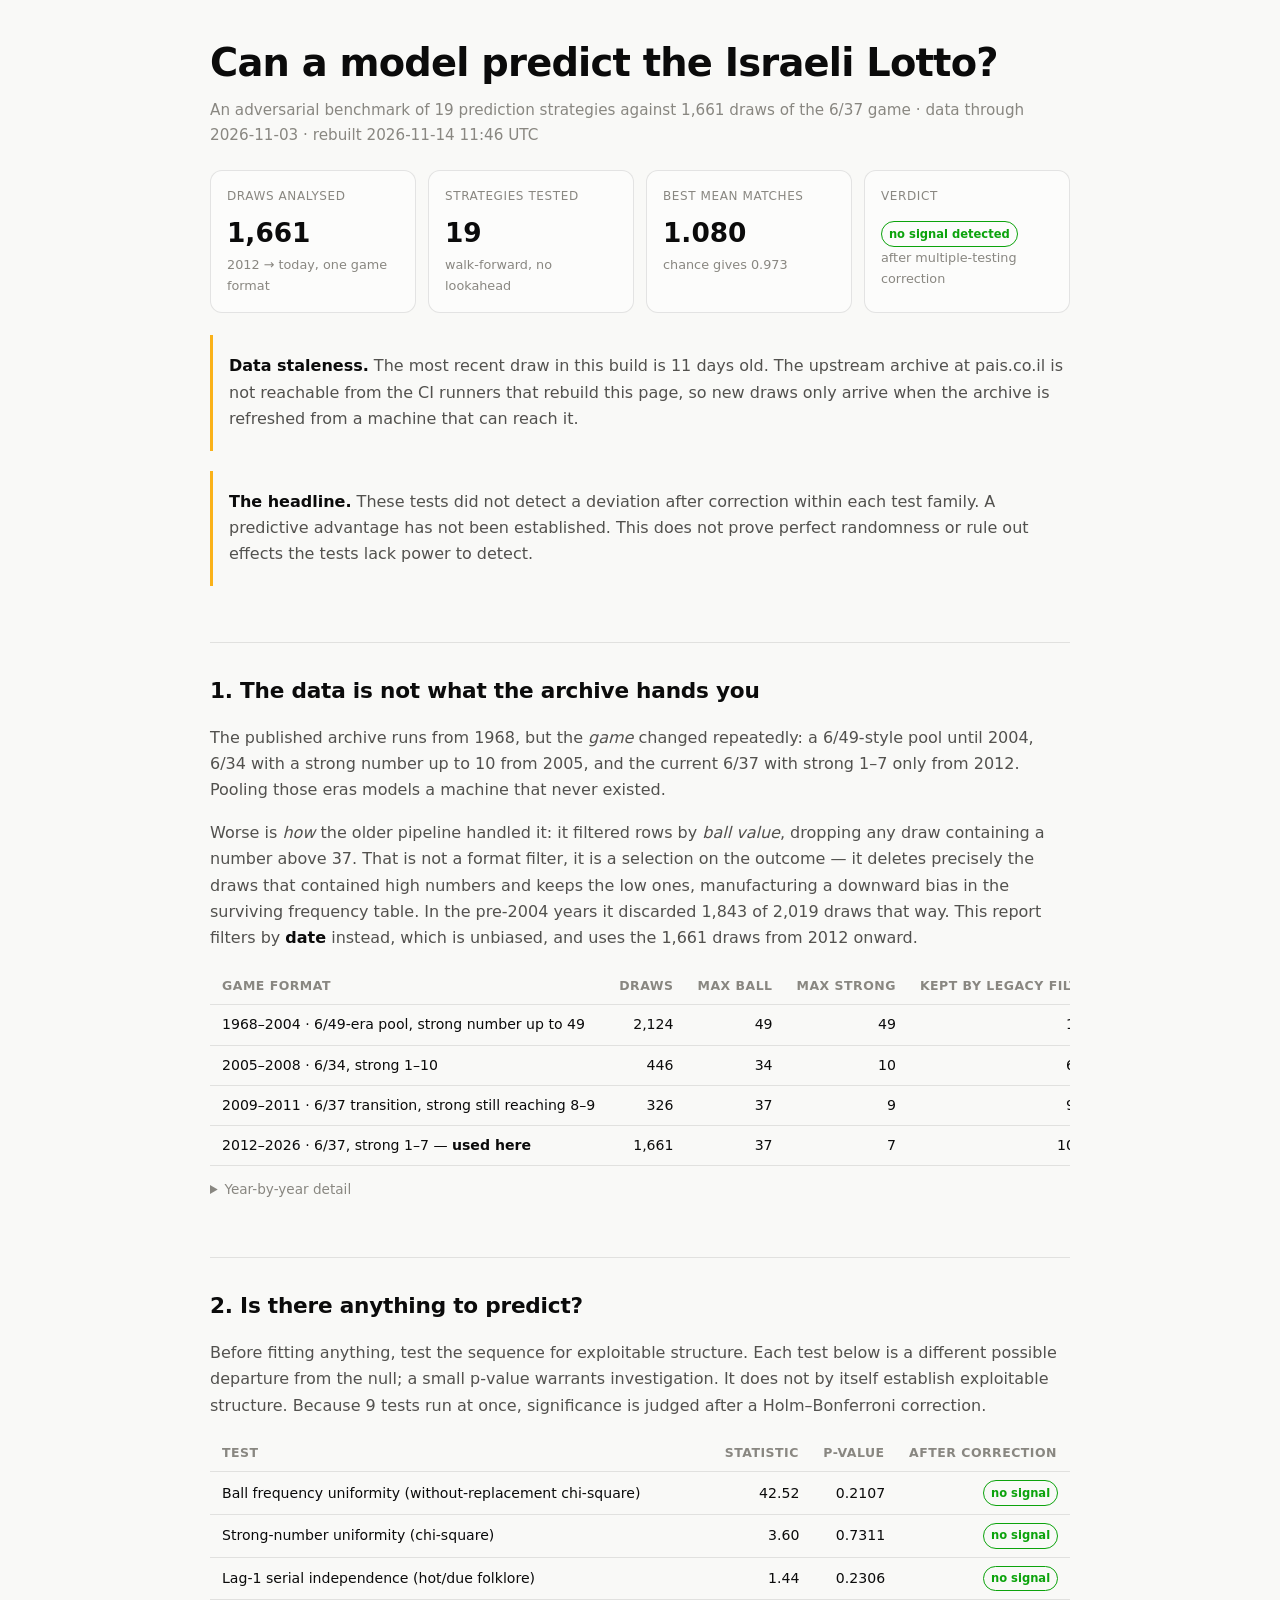
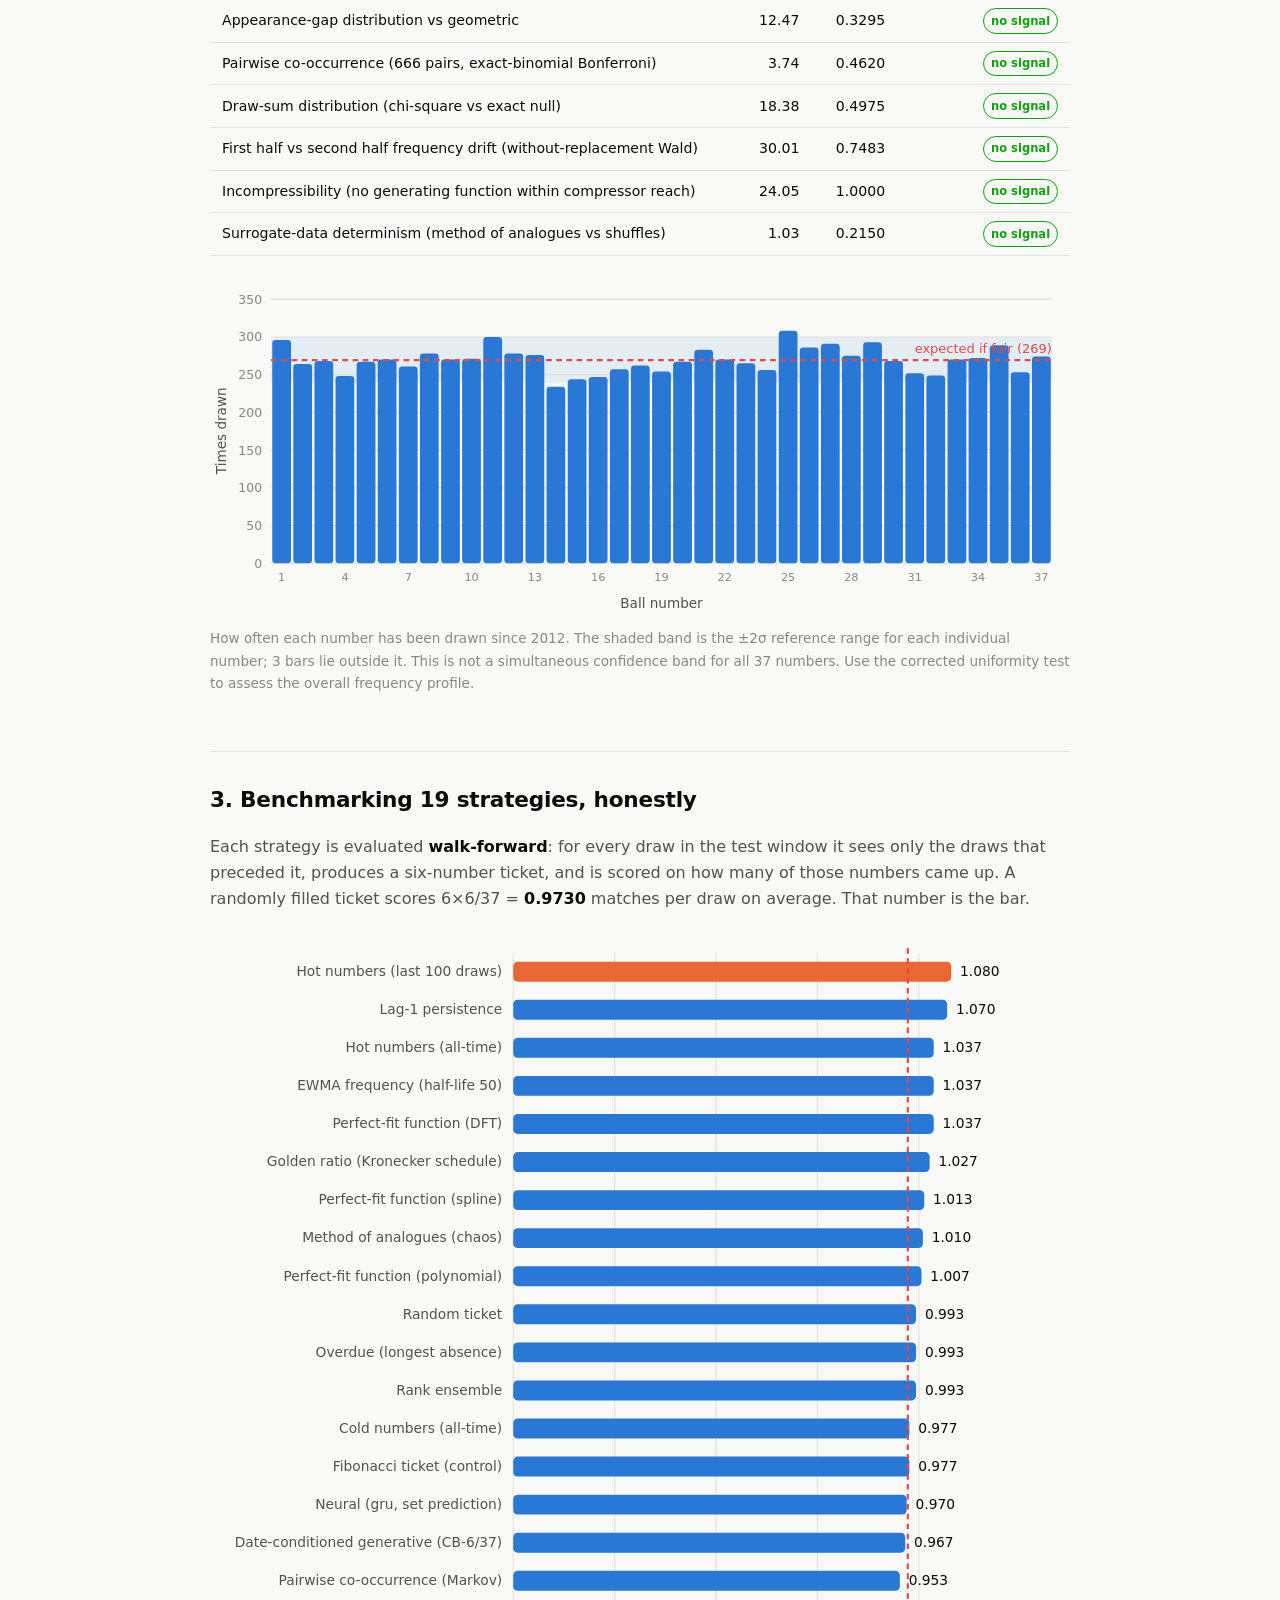
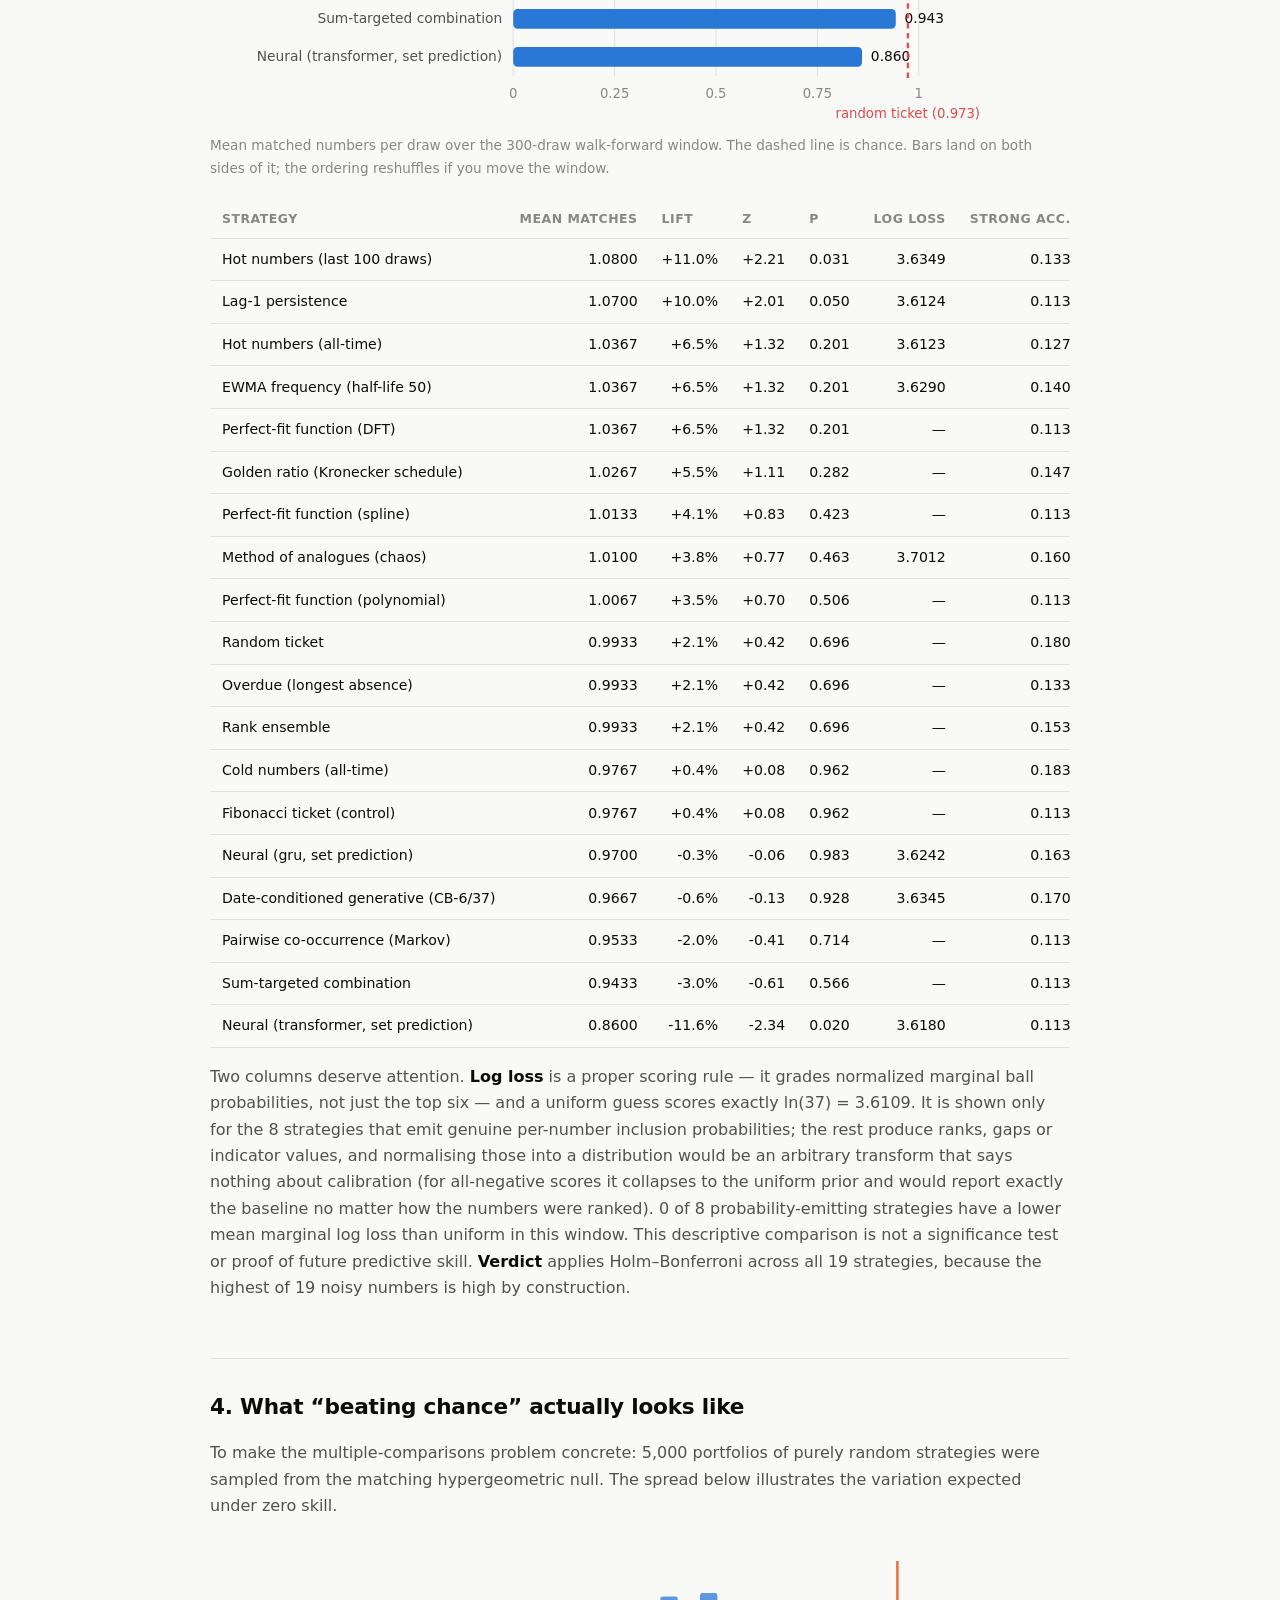
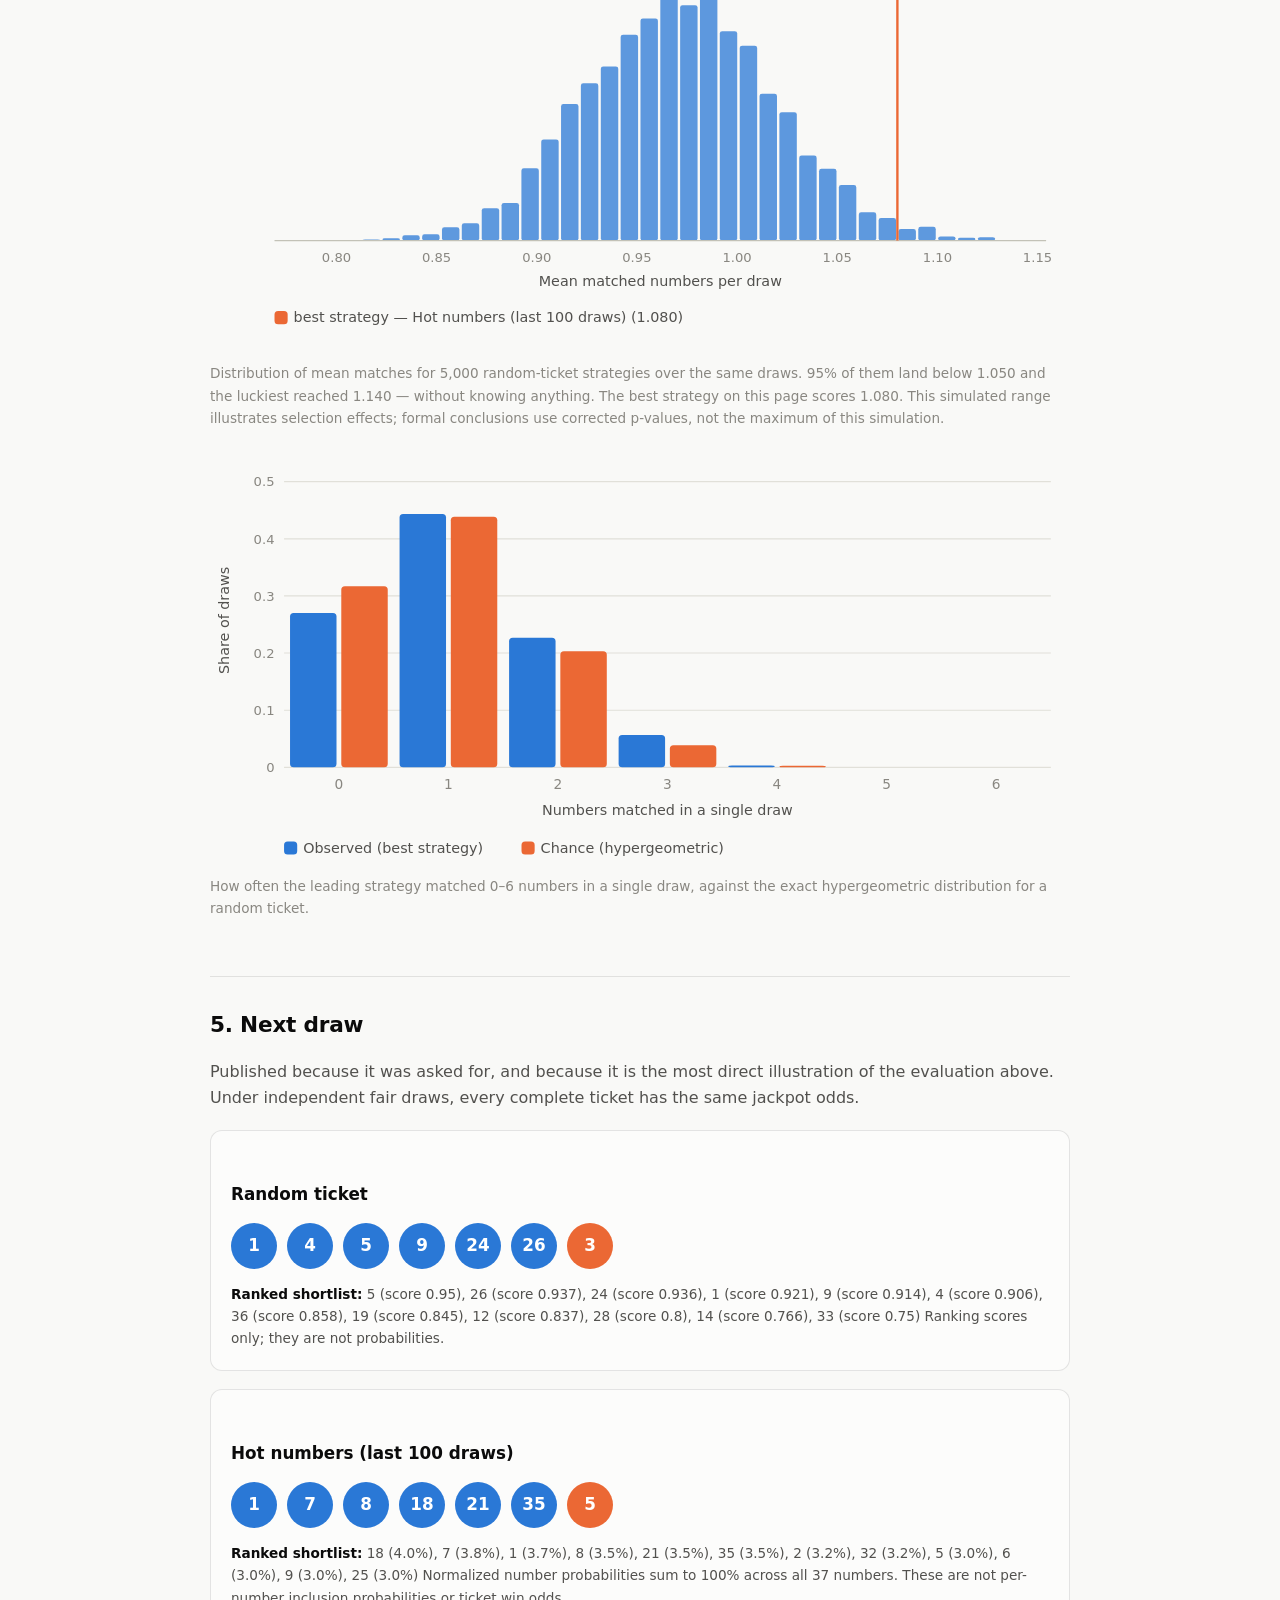
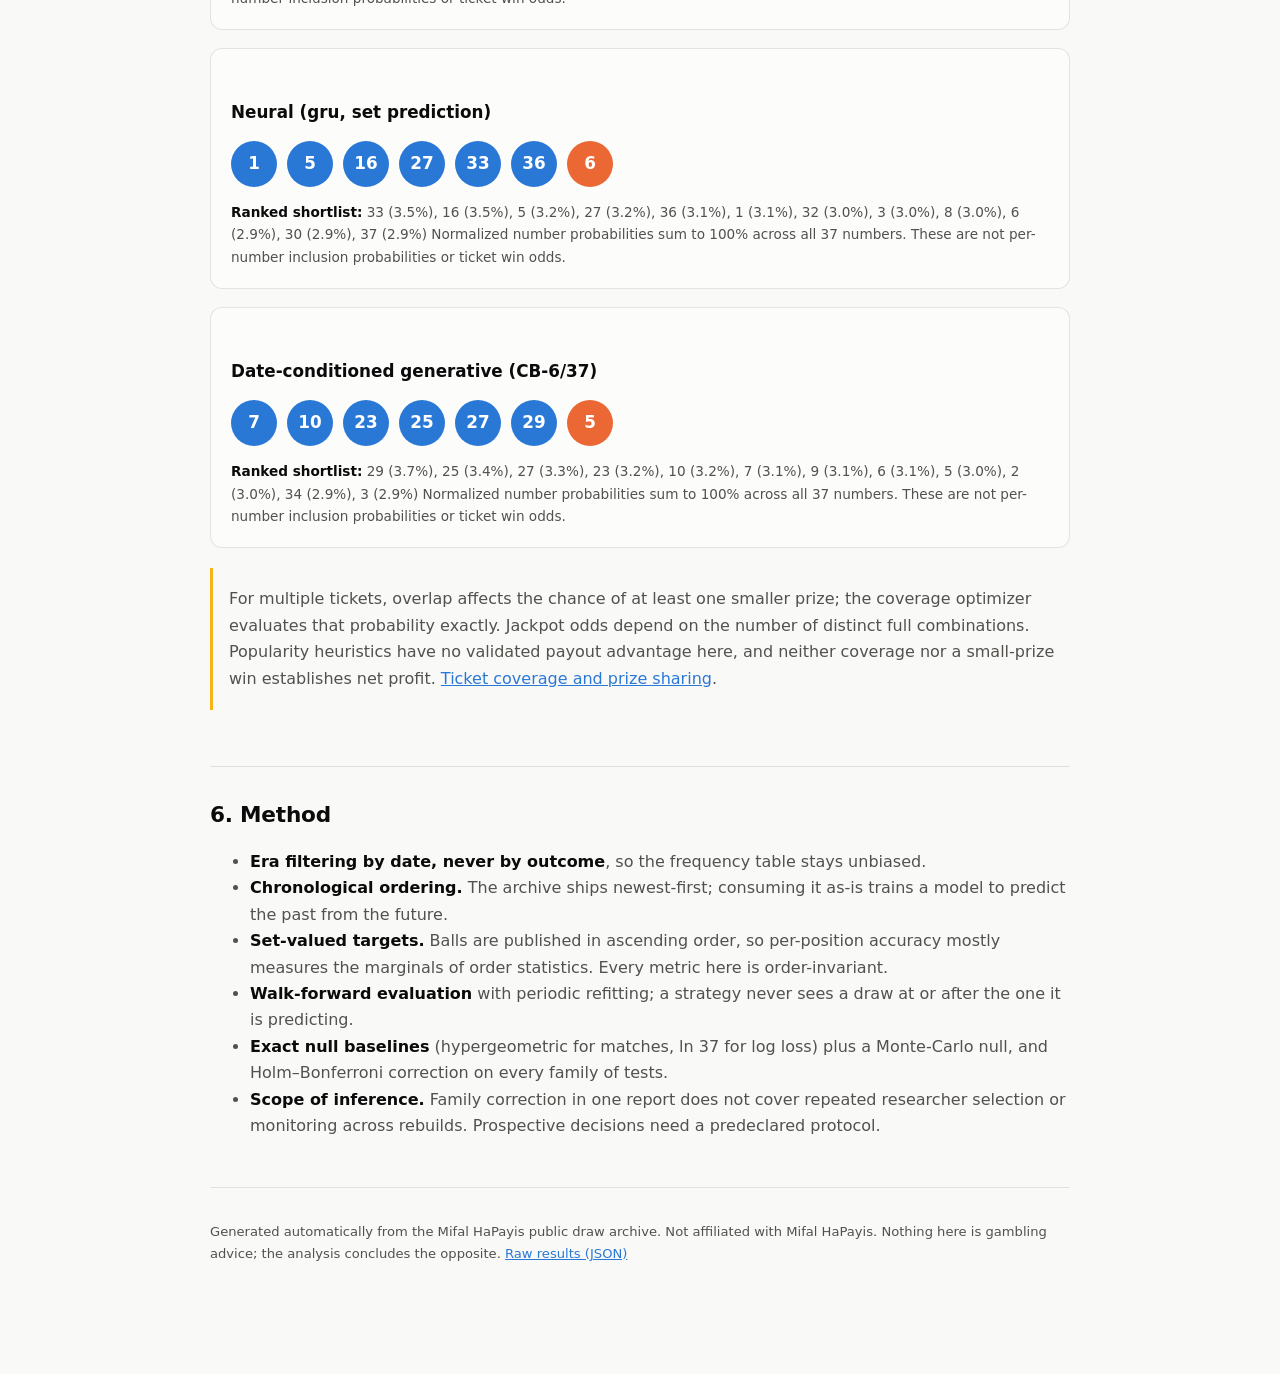
==== commit 6e5e2118: "Polish: docstrings, run from any folder, sorted imports, refreshed report - Every public function in" ====
--- a/docs/benchmark/index.html
+++ b/docs/benchmark/index.html
@@ -61,7 +61,7 @@
 <h1>Can a model predict the Israeli Lotto?</h1>
 <p class="sub">An adversarial benchmark of 19 prediction strategies against
 1,661 draws of the 6/37 game &middot; data through 2026-11-03 &middot;
-rebuilt 2026-11-14 00:06 UTC</p>
+rebuilt 2026-11-14 11:46 UTC</p>
 
 <div class="tiles">
   <div class="tile"><div class="k">Draws analysed</div><div class="v">1,661</div>
@@ -112,11 +112,11 @@
 of those numbers came up. A randomly filled ticket scores
 6&times;6/37 = <strong>0.9730</strong> matches per draw on average.
 That number is the bar.</p>
-<figure><svg viewBox="0 0 780 716" role="img" aria-label="Mean matched numbers per draw by strategy" preserveAspectRatio="xMidYMid meet" class="chart"><line x1="275.0" y1="16" x2="275.0" y2="672" stroke="var(--grid)" stroke-width="1"/><text x="275.0" y="692" fill="var(--muted)" font-size="12" text-anchor="middle">0</text><line x1="367.0" y1="16" x2="367.0" y2="672" stroke="var(--grid)" stroke-width="1"/><text x="367.0" y="692" fill="var(--muted)" font-size="12" text-anchor="middle">0.25</text><line x1="458.9" y1="16" x2="458.9" y2="672" stroke="var(--grid)" stroke-width="1"/><text x="458.9" y="692" fill="var(--muted)" font-size="12" text-anchor="middle">0.5</text><line x1="550.9" y1="16" x2="550.9" y2="672" stroke="var(--grid)" stroke-width="1"/><text x="550.9" y="692" fill="var(--muted)" font-size="12" text-anchor="middle">0.75</text><line x1="642.9" y1="16" x2="642.9" y2="672" stroke="var(--grid)" stroke-width="1"/><text x="642.9" y="692" fill="var(--muted)" font-size="12" text-anchor="middle">1</text><rect x="275" y="24.3" width="397.3" height="18" rx="4" fill="var(--series-2)"><title>Hot numbers (last 100 draws): 1.080</title></rect><text x="265" y="37.3" fill="var(--text-secondary)" font-size="12.5" text-anchor="end">Hot numbers (last 100 draws)</text><text x="680.3" y="37.3" fill="var(--text-primary)" font-size="12.5" font-variant-numeric="tabular-nums">1.080</text><rect x="275" y="58.8" width="393.6" height="18" rx="4" fill="var(--series-1)"><title>Lag-1 persistence: 1.070</title></rect><text x="265" y="71.8" fill="var(--text-secondary)" font-size="12.5" text-anchor="end">Lag-1 persistence</text><text x="676.6" y="71.8" fill="var(--text-primary)" font-size="12.5" font-variant-numeric="tabular-nums">1.070</text><rect x="275" y="93.3" width="381.4" height="18" rx="4" fill="var(--series-1)"><title>Hot numbers (all-time): 1.037</title></rect><text x="265" y="106.3" fill="var(--text-secondary)" font-size="12.5" text-anchor="end">Hot numbers (all-time)</text><text x="664.4" y="106.3" fill="var(--text-primary)" font-size="12.5" font-variant-numeric="tabular-nums">1.037</text><rect x="275" y="127.8" width="381.4" height="18" rx="4" fill="var(--series-1)"><title>EWMA frequency (half-life 50): 1.037</title></rect><text x="265" y="140.8" fill="var(--text-secondary)" font-size="12.5" text-anchor="end">EWMA frequency (half-life 50)</text><text x="664.4" y="140.8" fill="var(--text-primary)" font-size="12.5" font-variant-numeric="tabular-nums">1.037</text><rect x="275" y="162.4" width="381.4" height="18" rx="4" fill="var(--series-1)"><title>Perfect-fit function (DFT): 1.037</title></rect><text x="265" y="175.4" fill="var(--text-secondary)" font-size="12.5" text-anchor="end">Perfect-fit function (DFT)</text><text x="664.4" y="175.4" fill="var(--text-primary)" font-size="12.5" font-variant-numeric="tabular-nums">1.037</text><rect x="275" y="196.9" width="377.7" height="18" rx="4" fill="var(--series-1)"><title>Golden ratio (Kronecker schedule): 1.027</title></rect><text x="265" y="209.9" fill="var(--text-secondary)" font-size="12.5" text-anchor="end">Golden ratio (Kronecker schedule)</text><text x="660.7" y="209.9" fill="var(--text-primary)" font-size="12.5" font-variant-numeric="tabular-nums">1.027</text><rect x="275" y="231.4" width="372.8" height="18" rx="4" fill="var(--series-1)"><title>Perfect-fit function (spline): 1.013</title></rect><text x="265" y="244.4" fill="var(--text-secondary)" font-size="12.5" text-anchor="end">Perfect-fit function (spline)</text><text x="655.8" y="244.4" fill="var(--text-primary)" font-size="12.5" font-variant-numeric="tabular-nums">1.013</text><rect x="275" y="265.9" width="371.6" height="18" rx="4" fill="var(--series-1)"><title>Method of analogues (chaos): 1.010</title></rect><text x="265" y="278.9" fill="var(--text-secondary)" font-size="12.5" text-anchor="end">Method of analogues (chaos)</text><text x="654.6" y="278.9" fill="var(--text-primary)" font-size="12.5" font-variant-numeric="tabular-nums">1.010</text><rect x="275" y="300.5" width="370.3" height="18" rx="4" fill="var(--series-1)"><title>Perfect-fit function (polynomial): 1.007</title></rect><text x="265" y="313.5" fill="var(--text-secondary)" font-size="12.5" text-anchor="end">Perfect-fit function (polynomial)</text><text x="653.3" y="313.5" fill="var(--text-primary)" font-size="12.5" font-variant-numeric="tabular-nums">1.007</text><rect x="275" y="335.0" width="365.4" height="18" rx="4" fill="var(--series-1)"><title>Random ticket: 0.993</title></rect><text x="265" y="348.0" fill="var(--text-secondary)" font-size="12.5" text-anchor="end">Random ticket</text><text x="648.4" y="348.0" fill="var(--text-primary)" font-size="12.5" font-variant-numeric="tabular-nums">0.993</text><rect x="275" y="369.5" width="365.4" height="18" rx="4" fill="var(--series-1)"><title>Overdue (longest absence): 0.993</title></rect><text x="265" y="382.5" fill="var(--text-secondary)" font-size="12.5" text-anchor="end">Overdue (longest absence)</text><text x="648.4" y="382.5" fill="var(--text-primary)" font-size="12.5" font-variant-numeric="tabular-nums">0.993</text><rect x="275" y="404.1" width="361.8" height="18" rx="4" fill="var(--series-1)"><title>Rank ensemble: 0.983</title></rect><text x="265" y="417.1" fill="var(--text-secondary)" font-size="12.5" text-anchor="end">Rank ensemble</text><text x="644.8" y="417.1" fill="var(--text-primary)" font-size="12.5" font-variant-numeric="tabular-nums">0.983</text><rect x="275" y="438.6" width="359.3" height="18" rx="4" fill="var(--series-1)"><title>Cold numbers (all-time): 0.977</title></rect><text x="265" y="451.6" fill="var(--text-secondary)" font-size="12.5" text-anchor="end">Cold numbers (all-time)</text><text x="642.3" y="451.6" fill="var(--text-primary)" font-size="12.5" font-variant-numeric="tabular-nums">0.977</text><rect x="275" y="473.1" width="359.3" height="18" rx="4" fill="var(--series-1)"><title>Fibonacci ticket (control): 0.977</title></rect><text x="265" y="486.1" fill="var(--text-secondary)" font-size="12.5" text-anchor="end">Fibonacci ticket (control)</text><text x="642.3" y="486.1" fill="var(--text-primary)" font-size="12.5" font-variant-numeric="tabular-nums">0.977</text><rect x="275" y="507.6" width="356.9" height="18" rx="4" fill="var(--series-1)"><title>Neural (gru, set prediction): 0.970</title></rect><text x="265" y="520.6" fill="var(--text-secondary)" font-size="12.5" text-anchor="end">Neural (gru, set prediction)</text><text x="639.9" y="520.6" fill="var(--text-primary)" font-size="12.5" font-variant-numeric="tabular-nums">0.970</text><rect x="275" y="542.2" width="355.6" height="18" rx="4" fill="var(--series-1)"><title>Date-conditioned generative (CB-6/37): 0.967</title></rect><text x="265" y="555.2" fill="var(--text-secondary)" font-size="12.5" text-anchor="end">Date-conditioned generative (CB-6/37)</text><text x="638.6" y="555.2" fill="var(--text-primary)" font-size="12.5" font-variant-numeric="tabular-nums">0.967</text><rect x="275" y="576.7" width="350.7" height="18" rx="4" fill="var(--series-1)"><title>Pairwise co-occurrence (Markov): 0.953</title></rect><text x="265" y="589.7" fill="var(--text-secondary)" font-size="12.5" text-anchor="end">Pairwise co-occurrence (Markov)</text><text x="633.7" y="589.7" fill="var(--text-primary)" font-size="12.5" font-variant-numeric="tabular-nums">0.953</text><rect x="275" y="611.2" width="347.0" height="18" rx="4" fill="var(--series-1)"><title>Sum-targeted combination: 0.943</title></rect><text x="265" y="624.2" fill="var(--text-secondary)" font-size="12.5" text-anchor="end">Sum-targeted combination</text><text x="630.0" y="624.2" fill="var(--text-primary)" font-size="12.5" font-variant-numeric="tabular-nums">0.943</text><rect x="275" y="645.7" width="316.4" height="18" rx="4" fill="var(--series-1)"><title>Neural (transformer, set prediction): 0.860</title></rect><text x="265" y="658.7" fill="var(--text-secondary)" font-size="12.5" text-anchor="end">Neural (transformer, set prediction)</text><text x="599.4" y="658.7" fill="var(--text-primary)" font-size="12.5" font-variant-numeric="tabular-nums">0.860</text><line x1="632.9" y1="12" x2="632.9" y2="676" stroke="var(--series-8)" stroke-width="2" stroke-dasharray="5 4"/><text x="632.9" y="710" fill="var(--series-8)" font-size="12" text-anchor="middle">random ticket (0.973)</text></svg>
+<figure><svg viewBox="0 0 780 716" role="img" aria-label="Mean matched numbers per draw by strategy" preserveAspectRatio="xMidYMid meet" class="chart"><line x1="275.0" y1="16" x2="275.0" y2="672" stroke="var(--grid)" stroke-width="1"/><text x="275.0" y="692" fill="var(--muted)" font-size="12" text-anchor="middle">0</text><line x1="367.0" y1="16" x2="367.0" y2="672" stroke="var(--grid)" stroke-width="1"/><text x="367.0" y="692" fill="var(--muted)" font-size="12" text-anchor="middle">0.25</text><line x1="458.9" y1="16" x2="458.9" y2="672" stroke="var(--grid)" stroke-width="1"/><text x="458.9" y="692" fill="var(--muted)" font-size="12" text-anchor="middle">0.5</text><line x1="550.9" y1="16" x2="550.9" y2="672" stroke="var(--grid)" stroke-width="1"/><text x="550.9" y="692" fill="var(--muted)" font-size="12" text-anchor="middle">0.75</text><line x1="642.9" y1="16" x2="642.9" y2="672" stroke="var(--grid)" stroke-width="1"/><text x="642.9" y="692" fill="var(--muted)" font-size="12" text-anchor="middle">1</text><rect x="275" y="24.3" width="397.3" height="18" rx="4" fill="var(--series-2)"><title>Hot numbers (last 100 draws): 1.080</title></rect><text x="265" y="37.3" fill="var(--text-secondary)" font-size="12.5" text-anchor="end">Hot numbers (last 100 draws)</text><text x="680.3" y="37.3" fill="var(--text-primary)" font-size="12.5" font-variant-numeric="tabular-nums">1.080</text><rect x="275" y="58.8" width="393.6" height="18" rx="4" fill="var(--series-1)"><title>Lag-1 persistence: 1.070</title></rect><text x="265" y="71.8" fill="var(--text-secondary)" font-size="12.5" text-anchor="end">Lag-1 persistence</text><text x="676.6" y="71.8" fill="var(--text-primary)" font-size="12.5" font-variant-numeric="tabular-nums">1.070</text><rect x="275" y="93.3" width="381.4" height="18" rx="4" fill="var(--series-1)"><title>Hot numbers (all-time): 1.037</title></rect><text x="265" y="106.3" fill="var(--text-secondary)" font-size="12.5" text-anchor="end">Hot numbers (all-time)</text><text x="664.4" y="106.3" fill="var(--text-primary)" font-size="12.5" font-variant-numeric="tabular-nums">1.037</text><rect x="275" y="127.8" width="381.4" height="18" rx="4" fill="var(--series-1)"><title>EWMA frequency (half-life 50): 1.037</title></rect><text x="265" y="140.8" fill="var(--text-secondary)" font-size="12.5" text-anchor="end">EWMA frequency (half-life 50)</text><text x="664.4" y="140.8" fill="var(--text-primary)" font-size="12.5" font-variant-numeric="tabular-nums">1.037</text><rect x="275" y="162.4" width="381.4" height="18" rx="4" fill="var(--series-1)"><title>Perfect-fit function (DFT): 1.037</title></rect><text x="265" y="175.4" fill="var(--text-secondary)" font-size="12.5" text-anchor="end">Perfect-fit function (DFT)</text><text x="664.4" y="175.4" fill="var(--text-primary)" font-size="12.5" font-variant-numeric="tabular-nums">1.037</text><rect x="275" y="196.9" width="377.7" height="18" rx="4" fill="var(--series-1)"><title>Golden ratio (Kronecker schedule): 1.027</title></rect><text x="265" y="209.9" fill="var(--text-secondary)" font-size="12.5" text-anchor="end">Golden ratio (Kronecker schedule)</text><text x="660.7" y="209.9" fill="var(--text-primary)" font-size="12.5" font-variant-numeric="tabular-nums">1.027</text><rect x="275" y="231.4" width="372.8" height="18" rx="4" fill="var(--series-1)"><title>Perfect-fit function (spline): 1.013</title></rect><text x="265" y="244.4" fill="var(--text-secondary)" font-size="12.5" text-anchor="end">Perfect-fit function (spline)</text><text x="655.8" y="244.4" fill="var(--text-primary)" font-size="12.5" font-variant-numeric="tabular-nums">1.013</text><rect x="275" y="265.9" width="371.6" height="18" rx="4" fill="var(--series-1)"><title>Method of analogues (chaos): 1.010</title></rect><text x="265" y="278.9" fill="var(--text-secondary)" font-size="12.5" text-anchor="end">Method of analogues (chaos)</text><text x="654.6" y="278.9" fill="var(--text-primary)" font-size="12.5" font-variant-numeric="tabular-nums">1.010</text><rect x="275" y="300.5" width="370.3" height="18" rx="4" fill="var(--series-1)"><title>Perfect-fit function (polynomial): 1.007</title></rect><text x="265" y="313.5" fill="var(--text-secondary)" font-size="12.5" text-anchor="end">Perfect-fit function (polynomial)</text><text x="653.3" y="313.5" fill="var(--text-primary)" font-size="12.5" font-variant-numeric="tabular-nums">1.007</text><rect x="275" y="335.0" width="365.4" height="18" rx="4" fill="var(--series-1)"><title>Random ticket: 0.993</title></rect><text x="265" y="348.0" fill="var(--text-secondary)" font-size="12.5" text-anchor="end">Random ticket</text><text x="648.4" y="348.0" fill="var(--text-primary)" font-size="12.5" font-variant-numeric="tabular-nums">0.993</text><rect x="275" y="369.5" width="365.4" height="18" rx="4" fill="var(--series-1)"><title>Overdue (longest absence): 0.993</title></rect><text x="265" y="382.5" fill="var(--text-secondary)" font-size="12.5" text-anchor="end">Overdue (longest absence)</text><text x="648.4" y="382.5" fill="var(--text-primary)" font-size="12.5" font-variant-numeric="tabular-nums">0.993</text><rect x="275" y="404.1" width="365.4" height="18" rx="4" fill="var(--series-1)"><title>Rank ensemble: 0.993</title></rect><text x="265" y="417.1" fill="var(--text-secondary)" font-size="12.5" text-anchor="end">Rank ensemble</text><text x="648.4" y="417.1" fill="var(--text-primary)" font-size="12.5" font-variant-numeric="tabular-nums">0.993</text><rect x="275" y="438.6" width="359.3" height="18" rx="4" fill="var(--series-1)"><title>Cold numbers (all-time): 0.977</title></rect><text x="265" y="451.6" fill="var(--text-secondary)" font-size="12.5" text-anchor="end">Cold numbers (all-time)</text><text x="642.3" y="451.6" fill="var(--text-primary)" font-size="12.5" font-variant-numeric="tabular-nums">0.977</text><rect x="275" y="473.1" width="359.3" height="18" rx="4" fill="var(--series-1)"><title>Fibonacci ticket (control): 0.977</title></rect><text x="265" y="486.1" fill="var(--text-secondary)" font-size="12.5" text-anchor="end">Fibonacci ticket (control)</text><text x="642.3" y="486.1" fill="var(--text-primary)" font-size="12.5" font-variant-numeric="tabular-nums">0.977</text><rect x="275" y="507.6" width="356.9" height="18" rx="4" fill="var(--series-1)"><title>Neural (gru, set prediction): 0.970</title></rect><text x="265" y="520.6" fill="var(--text-secondary)" font-size="12.5" text-anchor="end">Neural (gru, set prediction)</text><text x="639.9" y="520.6" fill="var(--text-primary)" font-size="12.5" font-variant-numeric="tabular-nums">0.970</text><rect x="275" y="542.2" width="355.6" height="18" rx="4" fill="var(--series-1)"><title>Date-conditioned generative (CB-6/37): 0.967</title></rect><text x="265" y="555.2" fill="var(--text-secondary)" font-size="12.5" text-anchor="end">Date-conditioned generative (CB-6/37)</text><text x="638.6" y="555.2" fill="var(--text-primary)" font-size="12.5" font-variant-numeric="tabular-nums">0.967</text><rect x="275" y="576.7" width="350.7" height="18" rx="4" fill="var(--series-1)"><title>Pairwise co-occurrence (Markov): 0.953</title></rect><text x="265" y="589.7" fill="var(--text-secondary)" font-size="12.5" text-anchor="end">Pairwise co-occurrence (Markov)</text><text x="633.7" y="589.7" fill="var(--text-primary)" font-size="12.5" font-variant-numeric="tabular-nums">0.953</text><rect x="275" y="611.2" width="347.0" height="18" rx="4" fill="var(--series-1)"><title>Sum-targeted combination: 0.943</title></rect><text x="265" y="624.2" fill="var(--text-secondary)" font-size="12.5" text-anchor="end">Sum-targeted combination</text><text x="630.0" y="624.2" fill="var(--text-primary)" font-size="12.5" font-variant-numeric="tabular-nums">0.943</text><rect x="275" y="645.7" width="316.4" height="18" rx="4" fill="var(--series-1)"><title>Neural (transformer, set prediction): 0.860</title></rect><text x="265" y="658.7" fill="var(--text-secondary)" font-size="12.5" text-anchor="end">Neural (transformer, set prediction)</text><text x="599.4" y="658.7" fill="var(--text-primary)" font-size="12.5" font-variant-numeric="tabular-nums">0.860</text><line x1="632.9" y1="12" x2="632.9" y2="676" stroke="var(--series-8)" stroke-width="2" stroke-dasharray="5 4"/><text x="632.9" y="710" fill="var(--series-8)" font-size="12" text-anchor="middle">random ticket (0.973)</text></svg>
 <figcaption>Mean matched numbers per draw over the 300-draw walk-forward window.
 The dashed line is chance. Bars land on both sides of it; the ordering reshuffles if you move
 the window.</figcaption></figure>
-<div class="scroll"><table><thead><tr><th>Strategy</th><th>Mean matches</th><th>Lift</th><th>z</th><th>p</th><th>Log loss</th><th>Strong acc.</th><th>Verdict</th></tr></thead><tbody><tr><td class="">Hot numbers (last 100 draws)</td><td class="num">1.0800</td><td class="num">+11.0%</td><td class="num">+2.21</td><td class="num">0.031</td><td class="num">3.6349</td><td class="num">0.133</td><td class="num"><span class="pill no">no signal</span></td></tr><tr><td class="">Lag-1 persistence</td><td class="num">1.0700</td><td class="num">+10.0%</td><td class="num">+2.01</td><td class="num">0.050</td><td class="num">3.6124</td><td class="num">0.113</td><td class="num"><span class="pill no">no signal</span></td></tr><tr><td class="">Hot numbers (all-time)</td><td class="num">1.0367</td><td class="num">+6.5%</td><td class="num">+1.32</td><td class="num">0.201</td><td class="num">3.6123</td><td class="num">0.127</td><td class="num"><span class="pill no">no signal</span></td></tr><tr><td class="">EWMA frequency (half-life 50)</td><td class="num">1.0367</td><td class="num">+6.5%</td><td class="num">+1.32</td><td class="num">0.201</td><td class="num">3.6290</td><td class="num">0.140</td><td class="num"><span class="pill no">no signal</span></td></tr><tr><td class="">Perfect-fit function (DFT)</td><td class="num">1.0367</td><td class="num">+6.5%</td><td class="num">+1.32</td><td class="num">0.201</td><td class="num">&mdash;</td><td class="num">0.113</td><td class="num"><span class="pill no">no signal</span></td></tr><tr><td class="">Golden ratio (Kronecker schedule)</td><td class="num">1.0267</td><td class="num">+5.5%</td><td class="num">+1.11</td><td class="num">0.282</td><td class="num">&mdash;</td><td class="num">0.147</td><td class="num"><span class="pill no">no signal</span></td></tr><tr><td class="">Perfect-fit function (spline)</td><td class="num">1.0133</td><td class="num">+4.1%</td><td class="num">+0.83</td><td class="num">0.423</td><td class="num">&mdash;</td><td class="num">0.113</td><td class="num"><span class="pill no">no signal</span></td></tr><tr><td class="">Method of analogues (chaos)</td><td class="num">1.0100</td><td class="num">+3.8%</td><td class="num">+0.77</td><td class="num">0.463</td><td class="num">3.7012</td><td class="num">0.160</td><td class="num"><span class="pill no">no signal</span></td></tr><tr><td class="">Perfect-fit function (polynomial)</td><td class="num">1.0067</td><td class="num">+3.5%</td><td class="num">+0.70</td><td class="num">0.506</td><td class="num">&mdash;</td><td class="num">0.113</td><td class="num"><span class="pill no">no signal</span></td></tr><tr><td class="">Random ticket</td><td class="num">0.9933</td><td class="num">+2.1%</td><td class="num">+0.42</td><td class="num">0.696</td><td class="num">&mdash;</td><td class="num">0.180</td><td class="num"><span class="pill no">no signal</span></td></tr><tr><td class="">Overdue (longest absence)</td><td class="num">0.9933</td><td class="num">+2.1%</td><td class="num">+0.42</td><td class="num">0.696</td><td class="num">&mdash;</td><td class="num">0.133</td><td class="num"><span class="pill no">no signal</span></td></tr><tr><td class="">Rank ensemble</td><td class="num">0.9833</td><td class="num">+1.1%</td><td class="num">+0.21</td><td class="num">0.853</td><td class="num">&mdash;</td><td class="num">0.160</td><td class="num"><span class="pill no">no signal</span></td></tr><tr><td class="">Cold numbers (all-time)</td><td class="num">0.9767</td><td class="num">+0.4%</td><td class="num">+0.08</td><td class="num">0.962</td><td class="num">&mdash;</td><td class="num">0.183</td><td class="num"><span class="pill no">no signal</span></td></tr><tr><td class="">Fibonacci ticket (control)</td><td class="num">0.9767</td><td class="num">+0.4%</td><td class="num">+0.08</td><td class="num">0.962</td><td class="num">&mdash;</td><td class="num">0.113</td><td class="num"><span class="pill no">no signal</span></td></tr><tr><td class="">Neural (gru, set prediction)</td><td class="num">0.9700</td><td class="num">-0.3%</td><td class="num">-0.06</td><td class="num">0.983</td><td class="num">3.6242</td><td class="num">0.163</td><td class="num"><span class="pill no">no signal</span></td></tr><tr><td class="">Date-conditioned generative (CB-6/37)</td><td class="num">0.9667</td><td class="num">-0.6%</td><td class="num">-0.13</td><td class="num">0.928</td><td class="num">3.6345</td><td class="num">0.170</td><td class="num"><span class="pill no">no signal</span></td></tr><tr><td class="">Pairwise co-occurrence (Markov)</td><td class="num">0.9533</td><td class="num">-2.0%</td><td class="num">-0.41</td><td class="num">0.714</td><td class="num">&mdash;</td><td class="num">0.113</td><td class="num"><span class="pill no">no signal</span></td></tr><tr><td class="">Sum-targeted combination</td><td class="num">0.9433</td><td class="num">-3.0%</td><td class="num">-0.61</td><td class="num">0.566</td><td class="num">&mdash;</td><td class="num">0.113</td><td class="num"><span class="pill no">no signal</span></td></tr><tr><td class="">Neural (transformer, set prediction)</td><td class="num">0.8600</td><td class="num">-11.6%</td><td class="num">-2.34</td><td class="num">0.020</td><td class="num">3.6180</td><td class="num">0.113</td><td class="num"><span class="pill no">no signal</span></td></tr></tbody></table></div>
+<div class="scroll"><table><thead><tr><th>Strategy</th><th>Mean matches</th><th>Lift</th><th>z</th><th>p</th><th>Log loss</th><th>Strong acc.</th><th>Verdict</th></tr></thead><tbody><tr><td class="">Hot numbers (last 100 draws)</td><td class="num">1.0800</td><td class="num">+11.0%</td><td class="num">+2.21</td><td class="num">0.031</td><td class="num">3.6349</td><td class="num">0.133</td><td class="num"><span class="pill no">no signal</span></td></tr><tr><td class="">Lag-1 persistence</td><td class="num">1.0700</td><td class="num">+10.0%</td><td class="num">+2.01</td><td class="num">0.050</td><td class="num">3.6124</td><td class="num">0.113</td><td class="num"><span class="pill no">no signal</span></td></tr><tr><td class="">Hot numbers (all-time)</td><td class="num">1.0367</td><td class="num">+6.5%</td><td class="num">+1.32</td><td class="num">0.201</td><td class="num">3.6123</td><td class="num">0.127</td><td class="num"><span class="pill no">no signal</span></td></tr><tr><td class="">EWMA frequency (half-life 50)</td><td class="num">1.0367</td><td class="num">+6.5%</td><td class="num">+1.32</td><td class="num">0.201</td><td class="num">3.6290</td><td class="num">0.140</td><td class="num"><span class="pill no">no signal</span></td></tr><tr><td class="">Perfect-fit function (DFT)</td><td class="num">1.0367</td><td class="num">+6.5%</td><td class="num">+1.32</td><td class="num">0.201</td><td class="num">&mdash;</td><td class="num">0.113</td><td class="num"><span class="pill no">no signal</span></td></tr><tr><td class="">Golden ratio (Kronecker schedule)</td><td class="num">1.0267</td><td class="num">+5.5%</td><td class="num">+1.11</td><td class="num">0.282</td><td class="num">&mdash;</td><td class="num">0.147</td><td class="num"><span class="pill no">no signal</span></td></tr><tr><td class="">Perfect-fit function (spline)</td><td class="num">1.0133</td><td class="num">+4.1%</td><td class="num">+0.83</td><td class="num">0.423</td><td class="num">&mdash;</td><td class="num">0.113</td><td class="num"><span class="pill no">no signal</span></td></tr><tr><td class="">Method of analogues (chaos)</td><td class="num">1.0100</td><td class="num">+3.8%</td><td class="num">+0.77</td><td class="num">0.463</td><td class="num">3.7012</td><td class="num">0.160</td><td class="num"><span class="pill no">no signal</span></td></tr><tr><td class="">Perfect-fit function (polynomial)</td><td class="num">1.0067</td><td class="num">+3.5%</td><td class="num">+0.70</td><td class="num">0.506</td><td class="num">&mdash;</td><td class="num">0.113</td><td class="num"><span class="pill no">no signal</span></td></tr><tr><td class="">Random ticket</td><td class="num">0.9933</td><td class="num">+2.1%</td><td class="num">+0.42</td><td class="num">0.696</td><td class="num">&mdash;</td><td class="num">0.180</td><td class="num"><span class="pill no">no signal</span></td></tr><tr><td class="">Overdue (longest absence)</td><td class="num">0.9933</td><td class="num">+2.1%</td><td class="num">+0.42</td><td class="num">0.696</td><td class="num">&mdash;</td><td class="num">0.133</td><td class="num"><span class="pill no">no signal</span></td></tr><tr><td class="">Rank ensemble</td><td class="num">0.9933</td><td class="num">+2.1%</td><td class="num">+0.42</td><td class="num">0.696</td><td class="num">&mdash;</td><td class="num">0.153</td><td class="num"><span class="pill no">no signal</span></td></tr><tr><td class="">Cold numbers (all-time)</td><td class="num">0.9767</td><td class="num">+0.4%</td><td class="num">+0.08</td><td class="num">0.962</td><td class="num">&mdash;</td><td class="num">0.183</td><td class="num"><span class="pill no">no signal</span></td></tr><tr><td class="">Fibonacci ticket (control)</td><td class="num">0.9767</td><td class="num">+0.4%</td><td class="num">+0.08</td><td class="num">0.962</td><td class="num">&mdash;</td><td class="num">0.113</td><td class="num"><span class="pill no">no signal</span></td></tr><tr><td class="">Neural (gru, set prediction)</td><td class="num">0.9700</td><td class="num">-0.3%</td><td class="num">-0.06</td><td class="num">0.983</td><td class="num">3.6242</td><td class="num">0.163</td><td class="num"><span class="pill no">no signal</span></td></tr><tr><td class="">Date-conditioned generative (CB-6/37)</td><td class="num">0.9667</td><td class="num">-0.6%</td><td class="num">-0.13</td><td class="num">0.928</td><td class="num">3.6345</td><td class="num">0.170</td><td class="num"><span class="pill no">no signal</span></td></tr><tr><td class="">Pairwise co-occurrence (Markov)</td><td class="num">0.9533</td><td class="num">-2.0%</td><td class="num">-0.41</td><td class="num">0.714</td><td class="num">&mdash;</td><td class="num">0.113</td><td class="num"><span class="pill no">no signal</span></td></tr><tr><td class="">Sum-targeted combination</td><td class="num">0.9433</td><td class="num">-3.0%</td><td class="num">-0.61</td><td class="num">0.566</td><td class="num">&mdash;</td><td class="num">0.113</td><td class="num"><span class="pill no">no signal</span></td></tr><tr><td class="">Neural (transformer, set prediction)</td><td class="num">0.8600</td><td class="num">-11.6%</td><td class="num">-2.34</td><td class="num">0.020</td><td class="num">3.6180</td><td class="num">0.113</td><td class="num"><span class="pill no">no signal</span></td></tr></tbody></table></div>
 <p>Two columns deserve attention. <strong>Log loss</strong> is a proper scoring rule &mdash; it grades
 normalized marginal ball probabilities, not just the top six &mdash; and a uniform
 guess scores exactly ln(37) = 3.6109. It is shown only for the
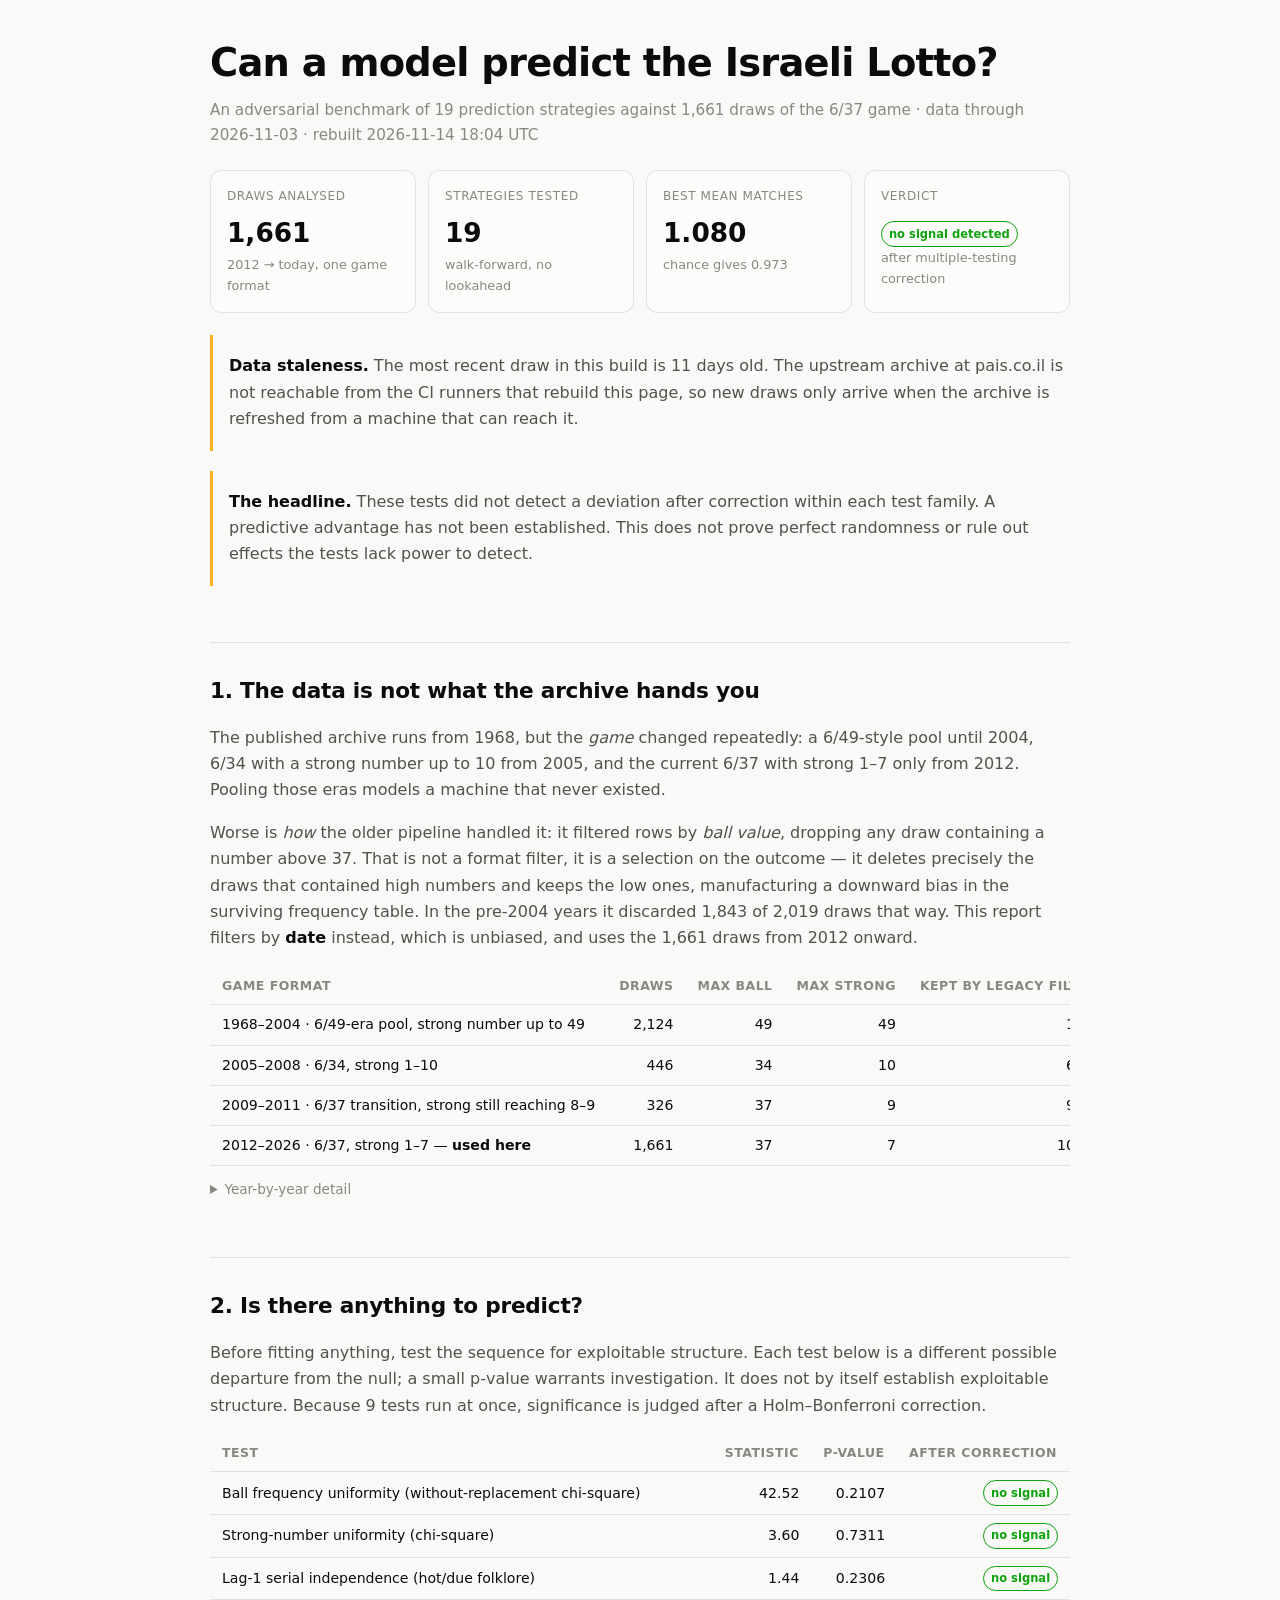
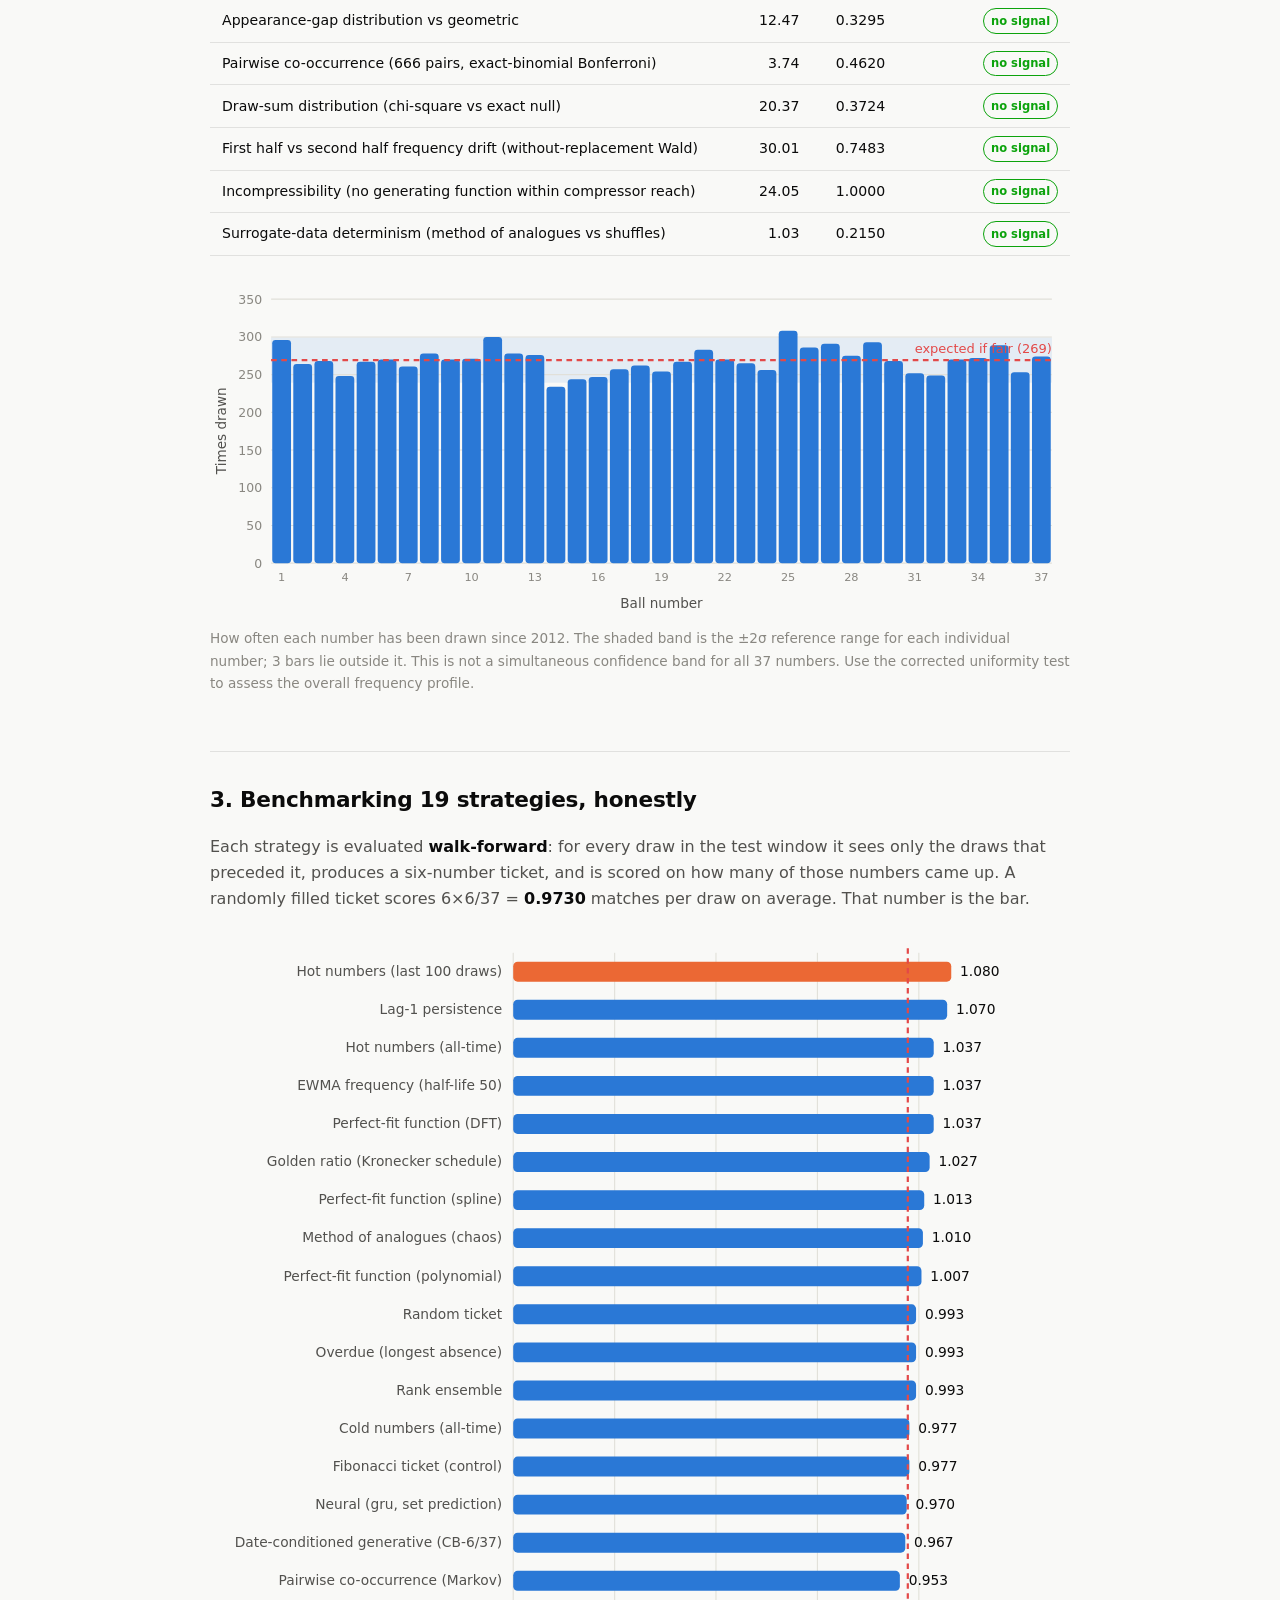
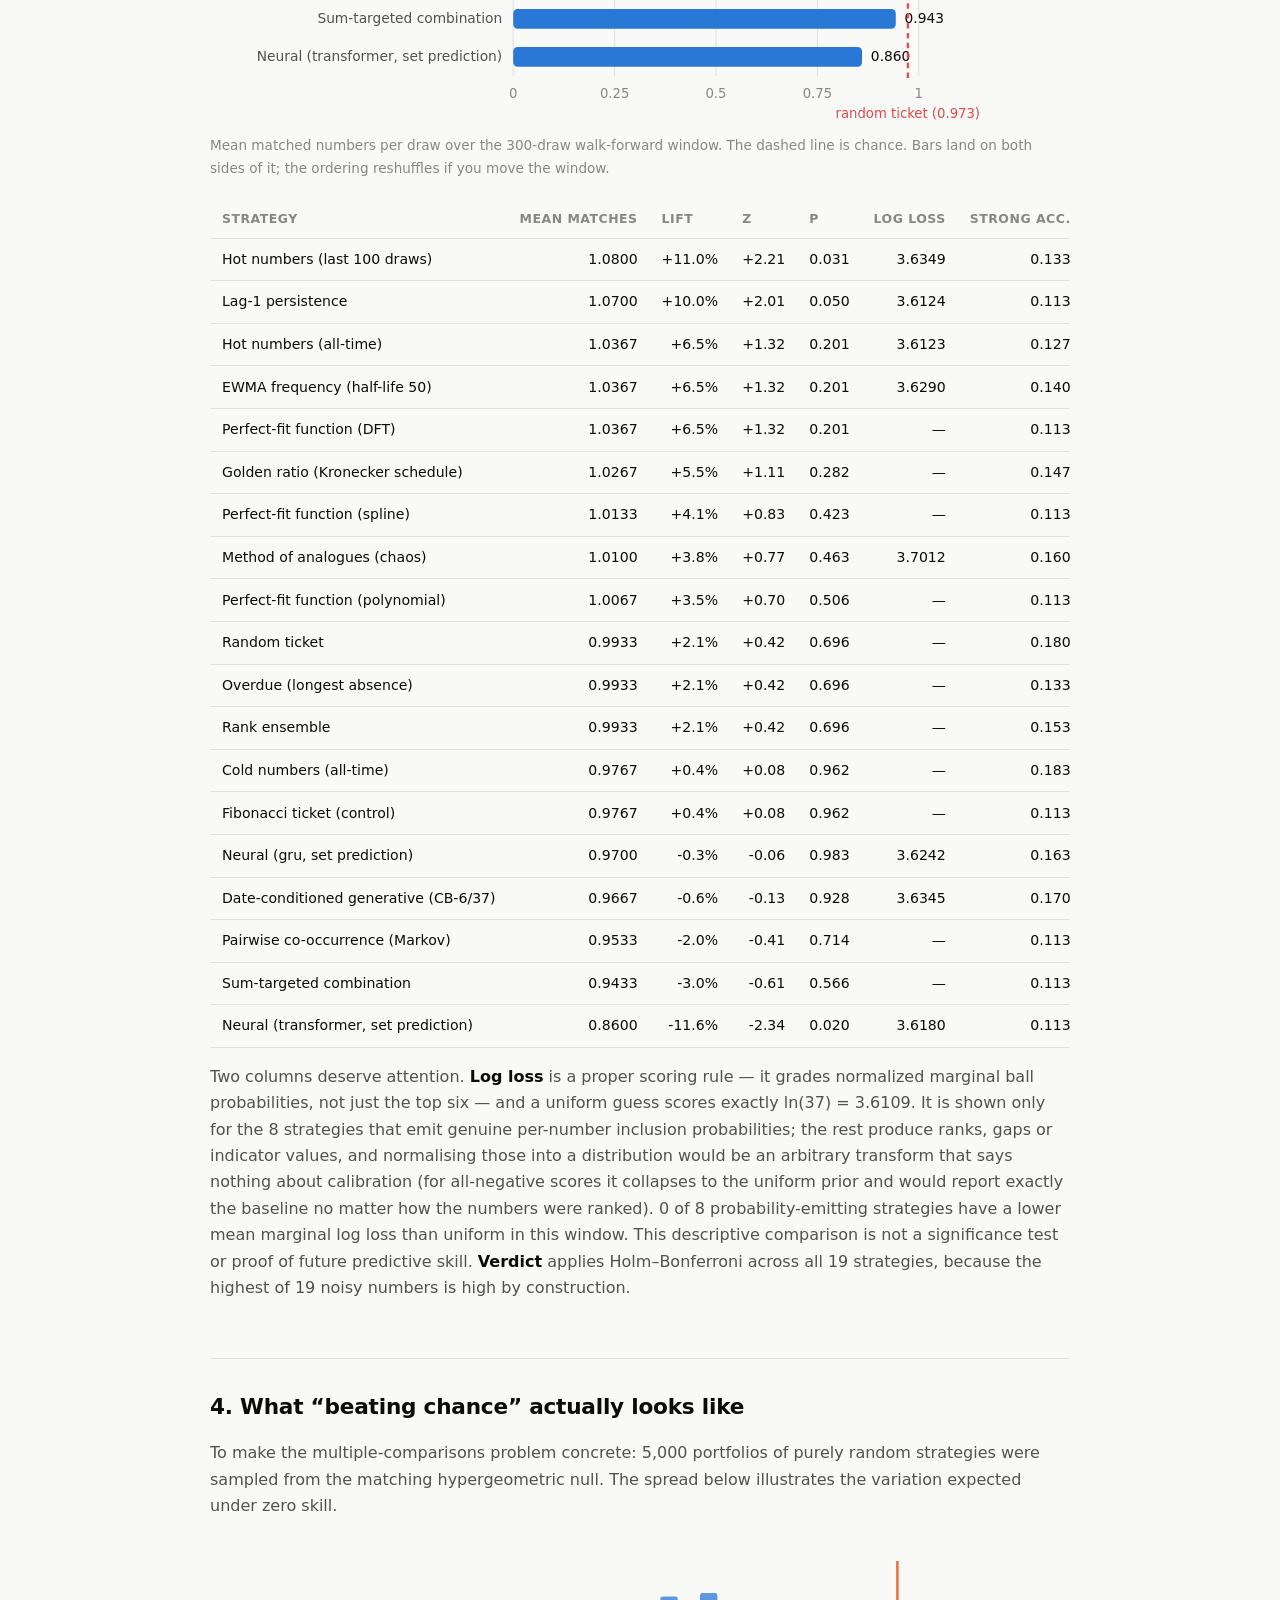
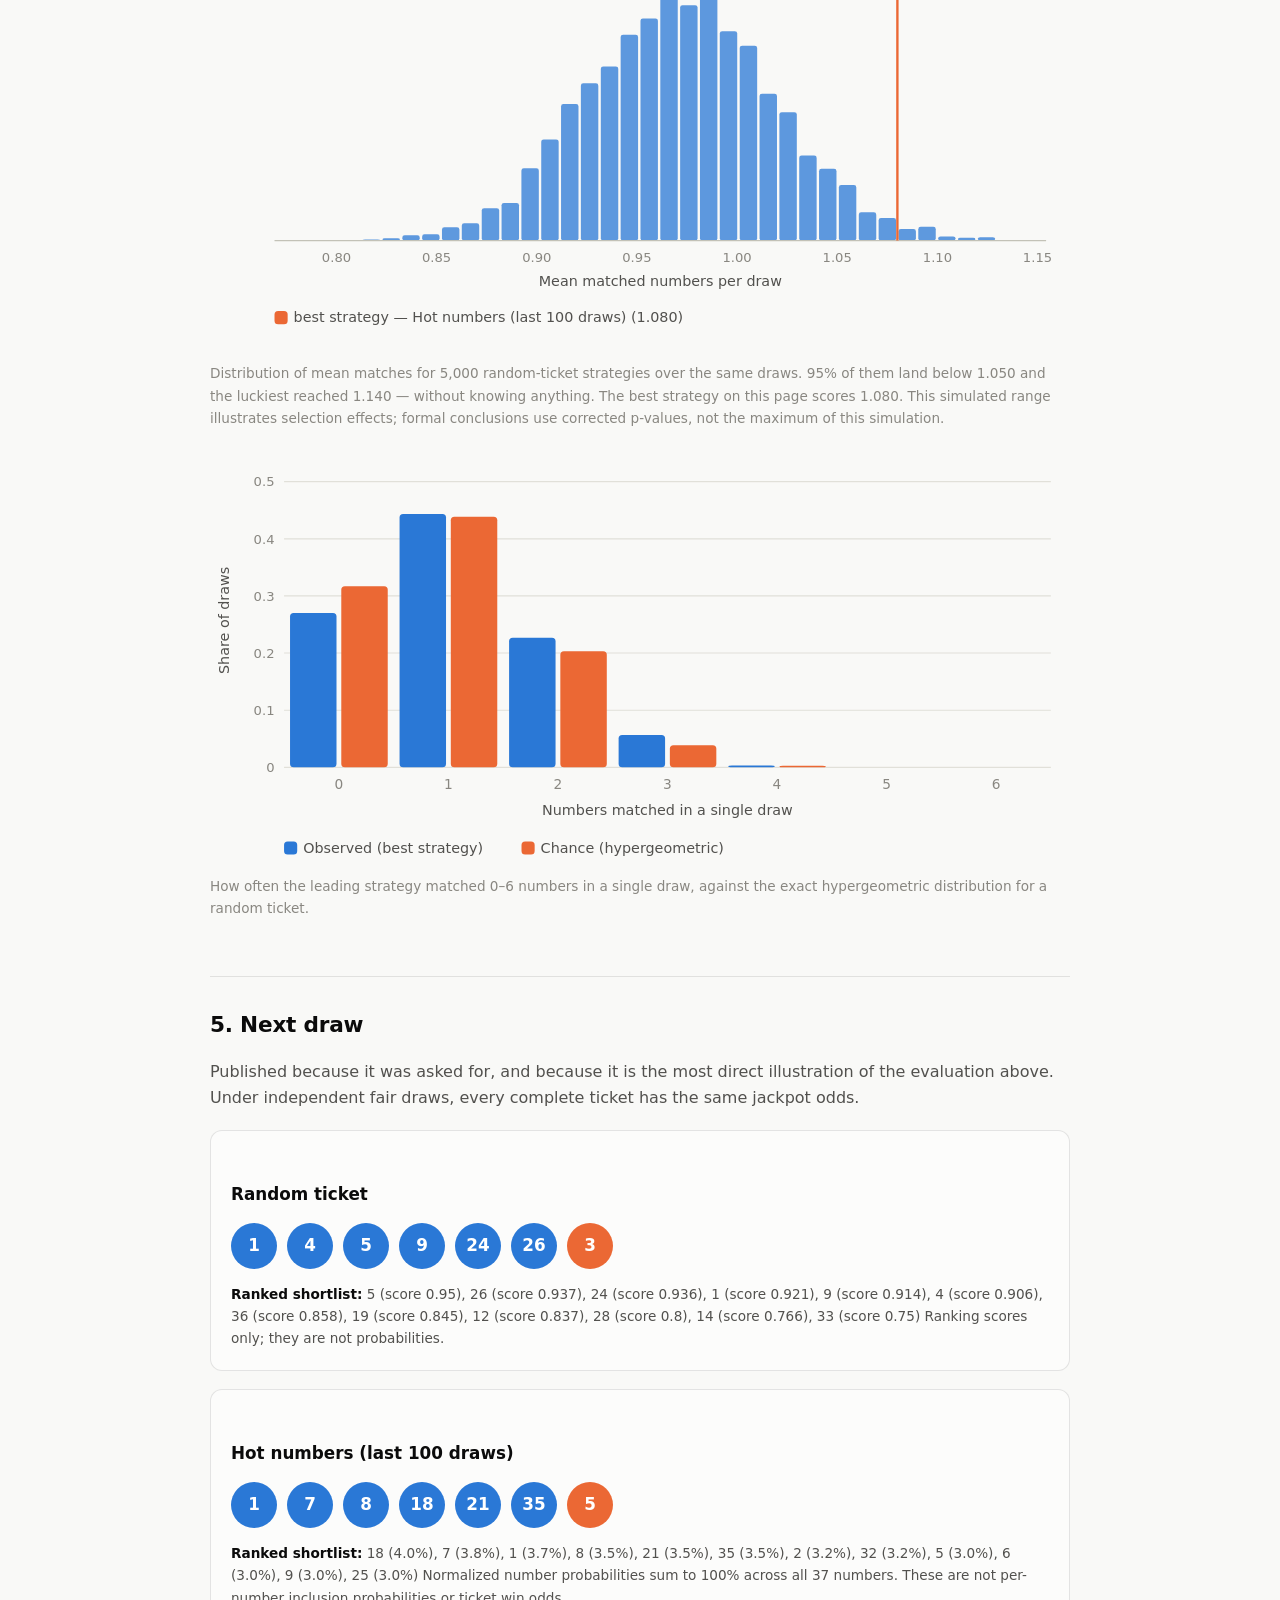
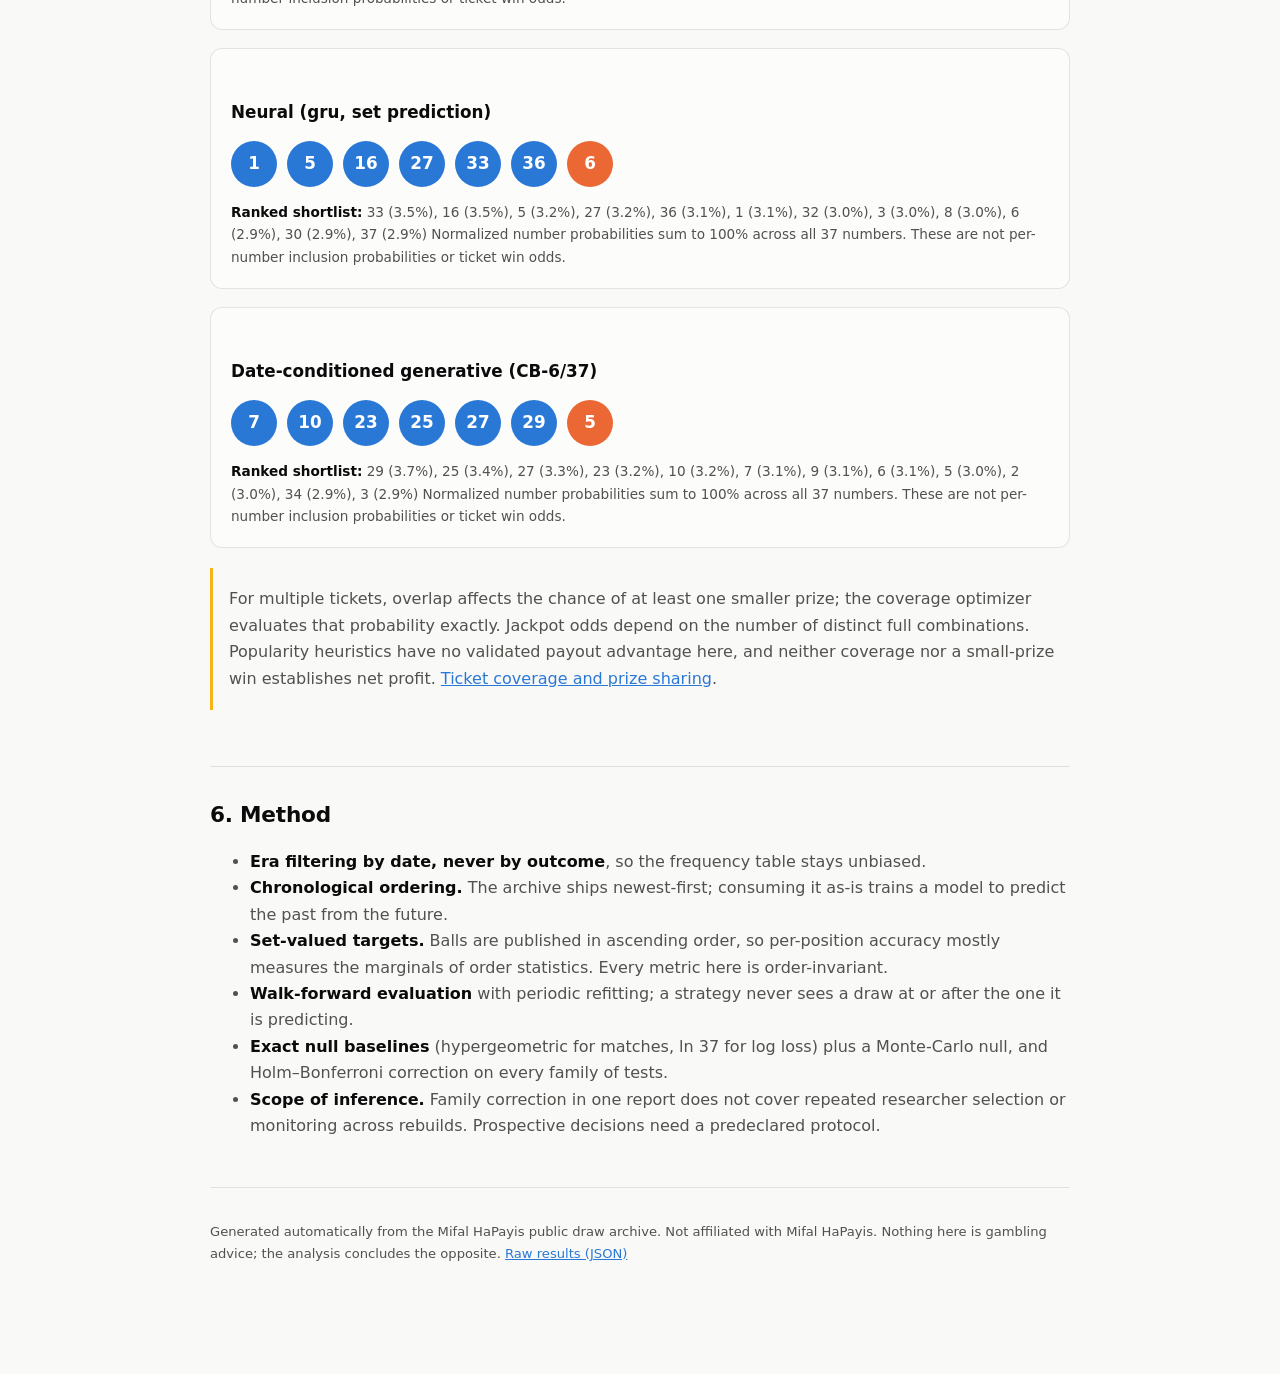
==== commit f37edcc5: "Fix the review findings: sum-test bins, report output, legacy archive, paths - Draw-sum test: observ" ====
--- a/docs/benchmark/index.html
+++ b/docs/benchmark/index.html
@@ -61,7 +61,7 @@
 <h1>Can a model predict the Israeli Lotto?</h1>
 <p class="sub">An adversarial benchmark of 19 prediction strategies against
 1,661 draws of the 6/37 game &middot; data through 2026-11-03 &middot;
-rebuilt 2026-11-14 11:46 UTC</p>
+rebuilt 2026-11-14 18:04 UTC</p>
 
 <div class="tiles">
   <div class="tile"><div class="k">Draws analysed</div><div class="v">1,661</div>
@@ -99,7 +99,7 @@
 a different possible departure from the null; a small p&#8209;value warrants investigation.
 It does not by itself establish exploitable structure. Because 9 tests run at once, significance is judged
 after a Holm&ndash;Bonferroni correction.</p>
-<div class="scroll"><table><thead><tr><th>Test</th><th>Statistic</th><th>p-value</th><th>After correction</th></tr></thead><tbody><tr><td class="">Ball frequency uniformity (without-replacement chi-square)</td><td class="num">42.52</td><td class="num">0.2107</td><td class="num"><span class="pill no">no signal</span></td></tr><tr><td class="">Strong-number uniformity (chi-square)</td><td class="num">3.60</td><td class="num">0.7311</td><td class="num"><span class="pill no">no signal</span></td></tr><tr><td class="">Lag-1 serial independence (hot/due folklore)</td><td class="num">1.44</td><td class="num">0.2306</td><td class="num"><span class="pill no">no signal</span></td></tr><tr><td class="">Appearance-gap distribution vs geometric</td><td class="num">12.47</td><td class="num">0.3295</td><td class="num"><span class="pill no">no signal</span></td></tr><tr><td class="">Pairwise co-occurrence (666 pairs, exact-binomial Bonferroni)</td><td class="num">3.74</td><td class="num">0.4620</td><td class="num"><span class="pill no">no signal</span></td></tr><tr><td class="">Draw-sum distribution (chi-square vs exact null)</td><td class="num">18.38</td><td class="num">0.4975</td><td class="num"><span class="pill no">no signal</span></td></tr><tr><td class="">First half vs second half frequency drift (without-replacement Wald)</td><td class="num">30.01</td><td class="num">0.7483</td><td class="num"><span class="pill no">no signal</span></td></tr><tr><td class="">Incompressibility (no generating function within compressor reach)</td><td class="num">24.05</td><td class="num">1.0000</td><td class="num"><span class="pill no">no signal</span></td></tr><tr><td class="">Surrogate-data determinism (method of analogues vs shuffles)</td><td class="num">1.03</td><td class="num">0.2150</td><td class="num"><span class="pill no">no signal</span></td></tr></tbody></table></div>
+<div class="scroll"><table><thead><tr><th>Test</th><th>Statistic</th><th>p-value</th><th>After correction</th></tr></thead><tbody><tr><td class="">Ball frequency uniformity (without-replacement chi-square)</td><td class="num">42.52</td><td class="num">0.2107</td><td class="num"><span class="pill no">no signal</span></td></tr><tr><td class="">Strong-number uniformity (chi-square)</td><td class="num">3.60</td><td class="num">0.7311</td><td class="num"><span class="pill no">no signal</span></td></tr><tr><td class="">Lag-1 serial independence (hot/due folklore)</td><td class="num">1.44</td><td class="num">0.2306</td><td class="num"><span class="pill no">no signal</span></td></tr><tr><td class="">Appearance-gap distribution vs geometric</td><td class="num">12.47</td><td class="num">0.3295</td><td class="num"><span class="pill no">no signal</span></td></tr><tr><td class="">Pairwise co-occurrence (666 pairs, exact-binomial Bonferroni)</td><td class="num">3.74</td><td class="num">0.4620</td><td class="num"><span class="pill no">no signal</span></td></tr><tr><td class="">Draw-sum distribution (chi-square vs exact null)</td><td class="num">20.37</td><td class="num">0.3724</td><td class="num"><span class="pill no">no signal</span></td></tr><tr><td class="">First half vs second half frequency drift (without-replacement Wald)</td><td class="num">30.01</td><td class="num">0.7483</td><td class="num"><span class="pill no">no signal</span></td></tr><tr><td class="">Incompressibility (no generating function within compressor reach)</td><td class="num">24.05</td><td class="num">1.0000</td><td class="num"><span class="pill no">no signal</span></td></tr><tr><td class="">Surrogate-data determinism (method of analogues vs shuffles)</td><td class="num">1.03</td><td class="num">0.2150</td><td class="num"><span class="pill no">no signal</span></td></tr></tbody></table></div>
 <figure><svg viewBox="0 0 760 300" role="img" aria-label="Frequency of each number" preserveAspectRatio="xMidYMid meet" class="chart"><rect x="54" y="52.5" width="690" height="40.0" fill="var(--series-1)" opacity="0.10"/><line x1="54" y1="252.0" x2="744" y2="252.0" stroke="var(--grid)" stroke-width="1"/><text x="46" y="256.0" fill="var(--muted)" font-size="11" text-anchor="end">0</text><line x1="54" y1="218.7" x2="744" y2="218.7" stroke="var(--grid)" stroke-width="1"/><text x="46" y="222.7" fill="var(--muted)" font-size="11" text-anchor="end">50</text><line x1="54" y1="185.4" x2="744" y2="185.4" stroke="var(--grid)" stroke-width="1"/><text x="46" y="189.4" fill="var(--muted)" font-size="11" text-anchor="end">100</text><line x1="54" y1="152.0" x2="744" y2="152.0" stroke="var(--grid)" stroke-width="1"/><text x="46" y="156.0" fill="var(--muted)" font-size="11" text-anchor="end">150</text><line x1="54" y1="118.7" x2="744" y2="118.7" stroke="var(--grid)" stroke-width="1"/><text x="46" y="122.7" fill="var(--muted)" font-size="11" text-anchor="end">200</text><line x1="54" y1="85.4" x2="744" y2="85.4" stroke="var(--grid)" stroke-width="1"/><text x="46" y="89.4" fill="var(--muted)" font-size="11" text-anchor="end">250</text><line x1="54" y1="52.1" x2="744" y2="52.1" stroke="var(--grid)" stroke-width="1"/><text x="46" y="56.1" fill="var(--muted)" font-size="11" text-anchor="end">300</text><line x1="54" y1="18.7" x2="744" y2="18.7" stroke="var(--grid)" stroke-width="1"/><text x="46" y="22.7" fill="var(--muted)" font-size="11" text-anchor="end">350</text><rect x="55.0" y="54.7" width="16.6" height="197.3" rx="3" fill="var(--series-1)"><title>1: 296</title></rect><text x="63.3" y="268" fill="var(--muted)" font-size="10" text-anchor="middle">1</text><rect x="73.6" y="76.1" width="16.6" height="175.9" rx="3" fill="var(--series-1)"><title>2: 264</title></rect><rect x="92.3" y="73.4" width="16.6" height="178.6" rx="3" fill="var(--series-1)"><title>3: 268</title></rect><rect x="110.9" y="86.7" width="16.6" height="165.3" rx="3" fill="var(--series-1)"><title>4: 248</title></rect><text x="119.3" y="268" fill="var(--muted)" font-size="10" text-anchor="middle">4</text><rect x="129.6" y="74.1" width="16.6" height="177.9" rx="3" fill="var(--series-1)"><title>5: 267</title></rect><rect x="148.2" y="72.1" width="16.6" height="179.9" rx="3" fill="var(--series-1)"><title>6: 270</title></rect><rect x="166.9" y="78.1" width="16.6" height="173.9" rx="3" fill="var(--series-1)"><title>7: 261</title></rect><text x="175.2" y="268" fill="var(--muted)" font-size="10" text-anchor="middle">7</text><rect x="185.5" y="66.7" width="16.6" height="185.3" rx="3" fill="var(--series-1)"><title>8: 278</title></rect><rect x="204.2" y="72.1" width="16.6" height="179.9" rx="3" fill="var(--series-1)"><title>9: 270</title></rect><rect x="222.8" y="71.4" width="16.6" height="180.6" rx="3" fill="var(--series-1)"><title>10: 271</title></rect><text x="231.2" y="268" fill="var(--muted)" font-size="10" text-anchor="middle">10</text><rect x="241.5" y="52.1" width="16.6" height="199.9" rx="3" fill="var(--series-1)"><title>11: 300</title></rect><rect x="260.1" y="66.7" width="16.6" height="185.3" rx="3" fill="var(--series-1)"><title>12: 278</title></rect><rect x="278.8" y="68.1" width="16.6" height="183.9" rx="3" fill="var(--series-1)"><title>13: 276</title></rect><text x="287.1" y="268" fill="var(--muted)" font-size="10" text-anchor="middle">13</text><rect x="297.4" y="96.1" width="16.6" height="155.9" rx="3" fill="var(--series-1)"><title>14: 234</title></rect><rect x="316.1" y="89.4" width="16.6" height="162.6" rx="3" fill="var(--series-1)"><title>15: 244</title></rect><rect x="334.7" y="87.4" width="16.6" height="164.6" rx="3" fill="var(--series-1)"><title>16: 247</title></rect><text x="343.1" y="268" fill="var(--muted)" font-size="10" text-anchor="middle">16</text><rect x="353.4" y="80.7" width="16.6" height="171.3" rx="3" fill="var(--series-1)"><title>17: 257</title></rect><rect x="372.0" y="77.4" width="16.6" height="174.6" rx="3" fill="var(--series-1)"><title>18: 262</title></rect><rect x="390.7" y="82.7" width="16.6" height="169.3" rx="3" fill="var(--series-1)"><title>19: 254</title></rect><text x="399.0" y="268" fill="var(--muted)" font-size="10" text-anchor="middle">19</text><rect x="409.3" y="74.1" width="16.6" height="177.9" rx="3" fill="var(--series-1)"><title>20: 267</title></rect><rect x="428.0" y="63.4" width="16.6" height="188.6" rx="3" fill="var(--series-1)"><title>21: 283</title></rect><rect x="446.6" y="72.1" width="16.6" height="179.9" rx="3" fill="var(--series-1)"><title>22: 270</title></rect><text x="454.9" y="268" fill="var(--muted)" font-size="10" text-anchor="middle">22</text><rect x="465.3" y="75.4" width="16.6" height="176.6" rx="3" fill="var(--series-1)"><title>23: 265</title></rect><rect x="483.9" y="81.4" width="16.6" height="170.6" rx="3" fill="var(--series-1)"><title>24: 256</title></rect><rect x="502.6" y="46.7" width="16.6" height="205.3" rx="3" fill="var(--series-1)"><title>25: 308</title></rect><text x="510.9" y="268" fill="var(--muted)" font-size="10" text-anchor="middle">25</text><rect x="521.2" y="61.4" width="16.6" height="190.6" rx="3" fill="var(--series-1)"><title>26: 286</title></rect><rect x="539.9" y="58.1" width="16.6" height="193.9" rx="3" fill="var(--series-1)"><title>27: 291</title></rect><rect x="558.5" y="68.7" width="16.6" height="183.3" rx="3" fill="var(--series-1)"><title>28: 275</title></rect><text x="566.8" y="268" fill="var(--muted)" font-size="10" text-anchor="middle">28</text><rect x="577.2" y="56.7" width="16.6" height="195.3" rx="3" fill="var(--series-1)"><title>29: 293</title></rect><rect x="595.8" y="73.4" width="16.6" height="178.6" rx="3" fill="var(--series-1)"><title>30: 268</title></rect><rect x="614.5" y="84.1" width="16.6" height="167.9" rx="3" fill="var(--series-1)"><title>31: 252</title></rect><text x="622.8" y="268" fill="var(--muted)" font-size="10" text-anchor="middle">31</text><rect x="633.1" y="86.1" width="16.6" height="165.9" rx="3" fill="var(--series-1)"><title>32: 249</title></rect><rect x="651.8" y="72.1" width="16.6" height="179.9" rx="3" fill="var(--series-1)"><title>33: 270</title></rect><rect x="670.4" y="70.7" width="16.6" height="181.3" rx="3" fill="var(--series-1)"><title>34: 272</title></rect><text x="678.7" y="268" fill="var(--muted)" font-size="10" text-anchor="middle">34</text><rect x="689.1" y="59.4" width="16.6" height="192.6" rx="3" fill="var(--series-1)"><title>35: 289</title></rect><rect x="707.7" y="83.4" width="16.6" height="168.6" rx="3" fill="var(--series-1)"><title>36: 253</title></rect><rect x="726.4" y="69.4" width="16.6" height="182.6" rx="3" fill="var(--series-1)"><title>37: 274</title></rect><text x="734.7" y="268" fill="var(--muted)" font-size="10" text-anchor="middle">37</text><line x1="54" y1="72.5" x2="744" y2="72.5" stroke="var(--series-8)" stroke-width="2" stroke-dasharray="5 4"/><text x="744" y="66.5" fill="var(--series-8)" font-size="11.5" text-anchor="end">expected if fair (269)</text><text x="399.0" y="292" fill="var(--text-secondary)" font-size="12" text-anchor="middle">Ball number</text><text transform="translate(14,135.0) rotate(-90)" fill="var(--text-secondary)" font-size="12" text-anchor="middle">Times drawn</text></svg>
 <figcaption>How often each number has been drawn since 2012. The shaded band is the
 &plusmn;2&sigma; reference range for each individual number; 3 bars lie outside it.
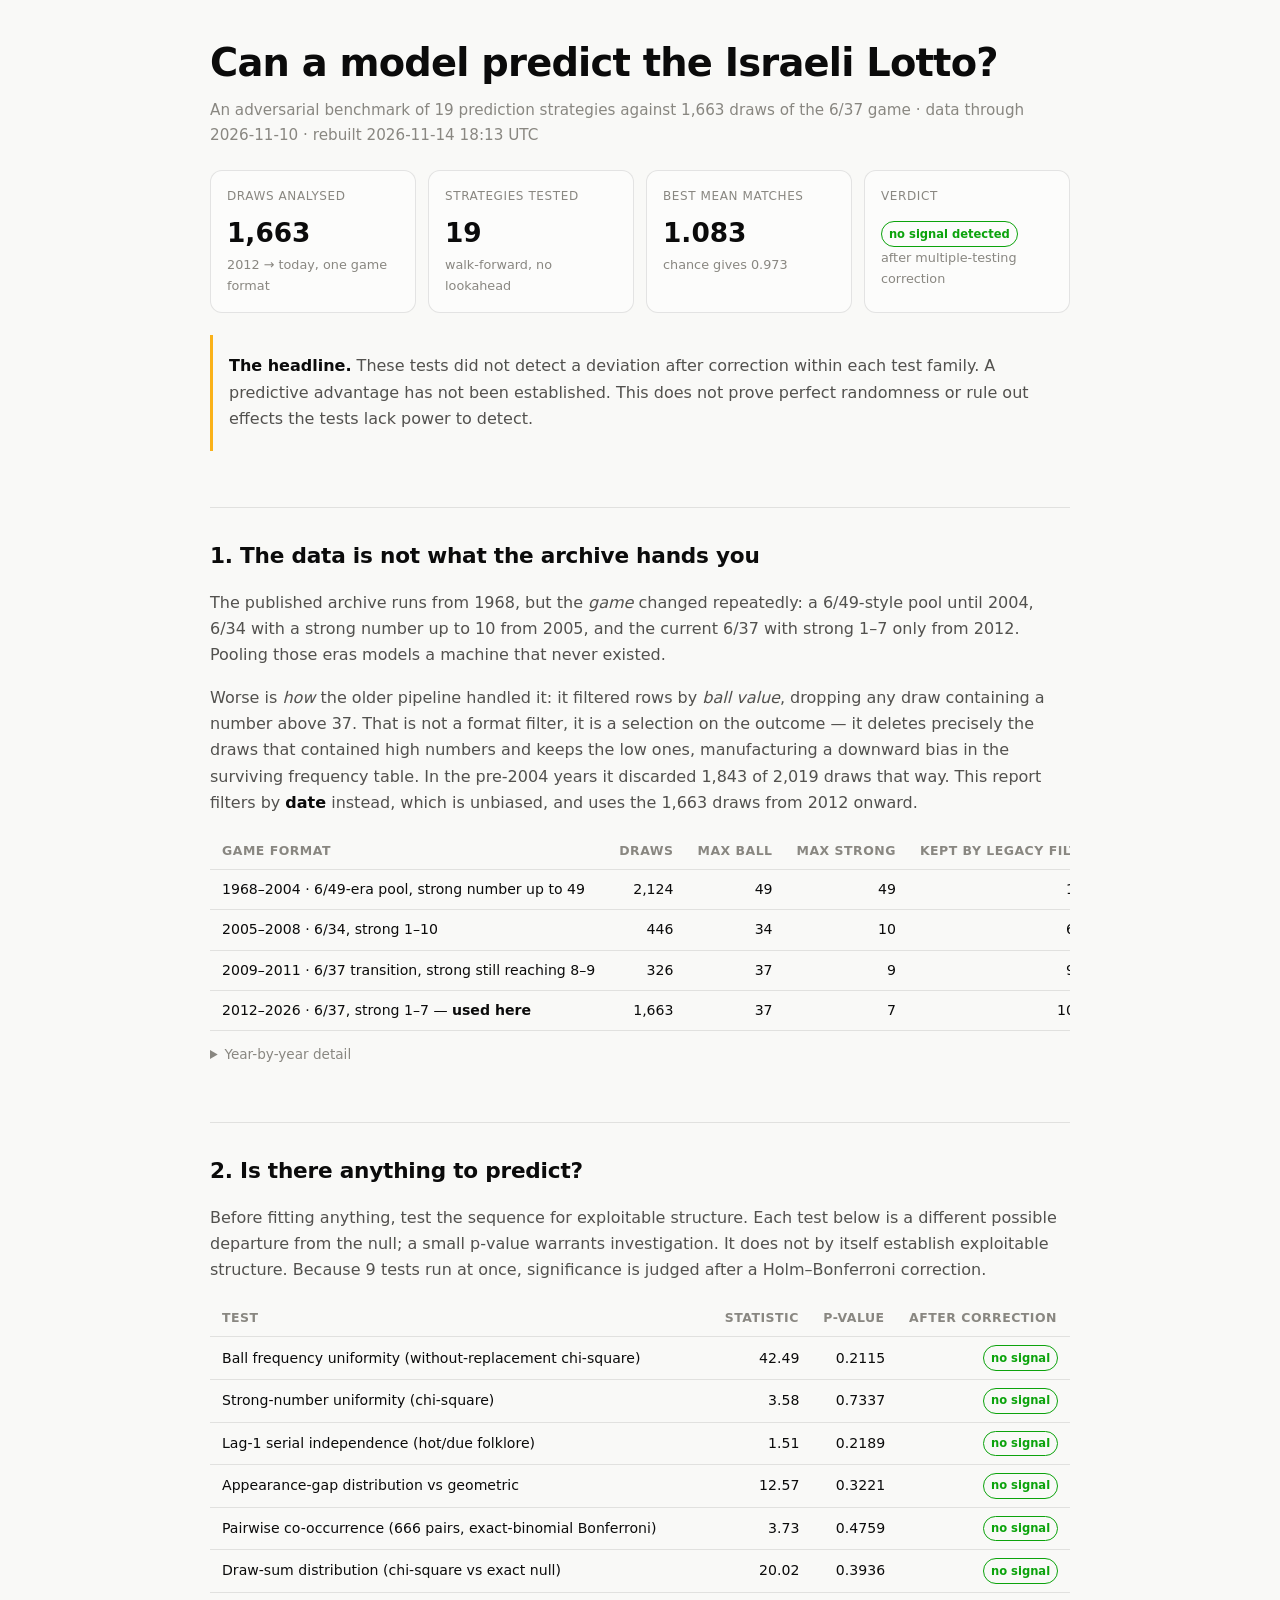
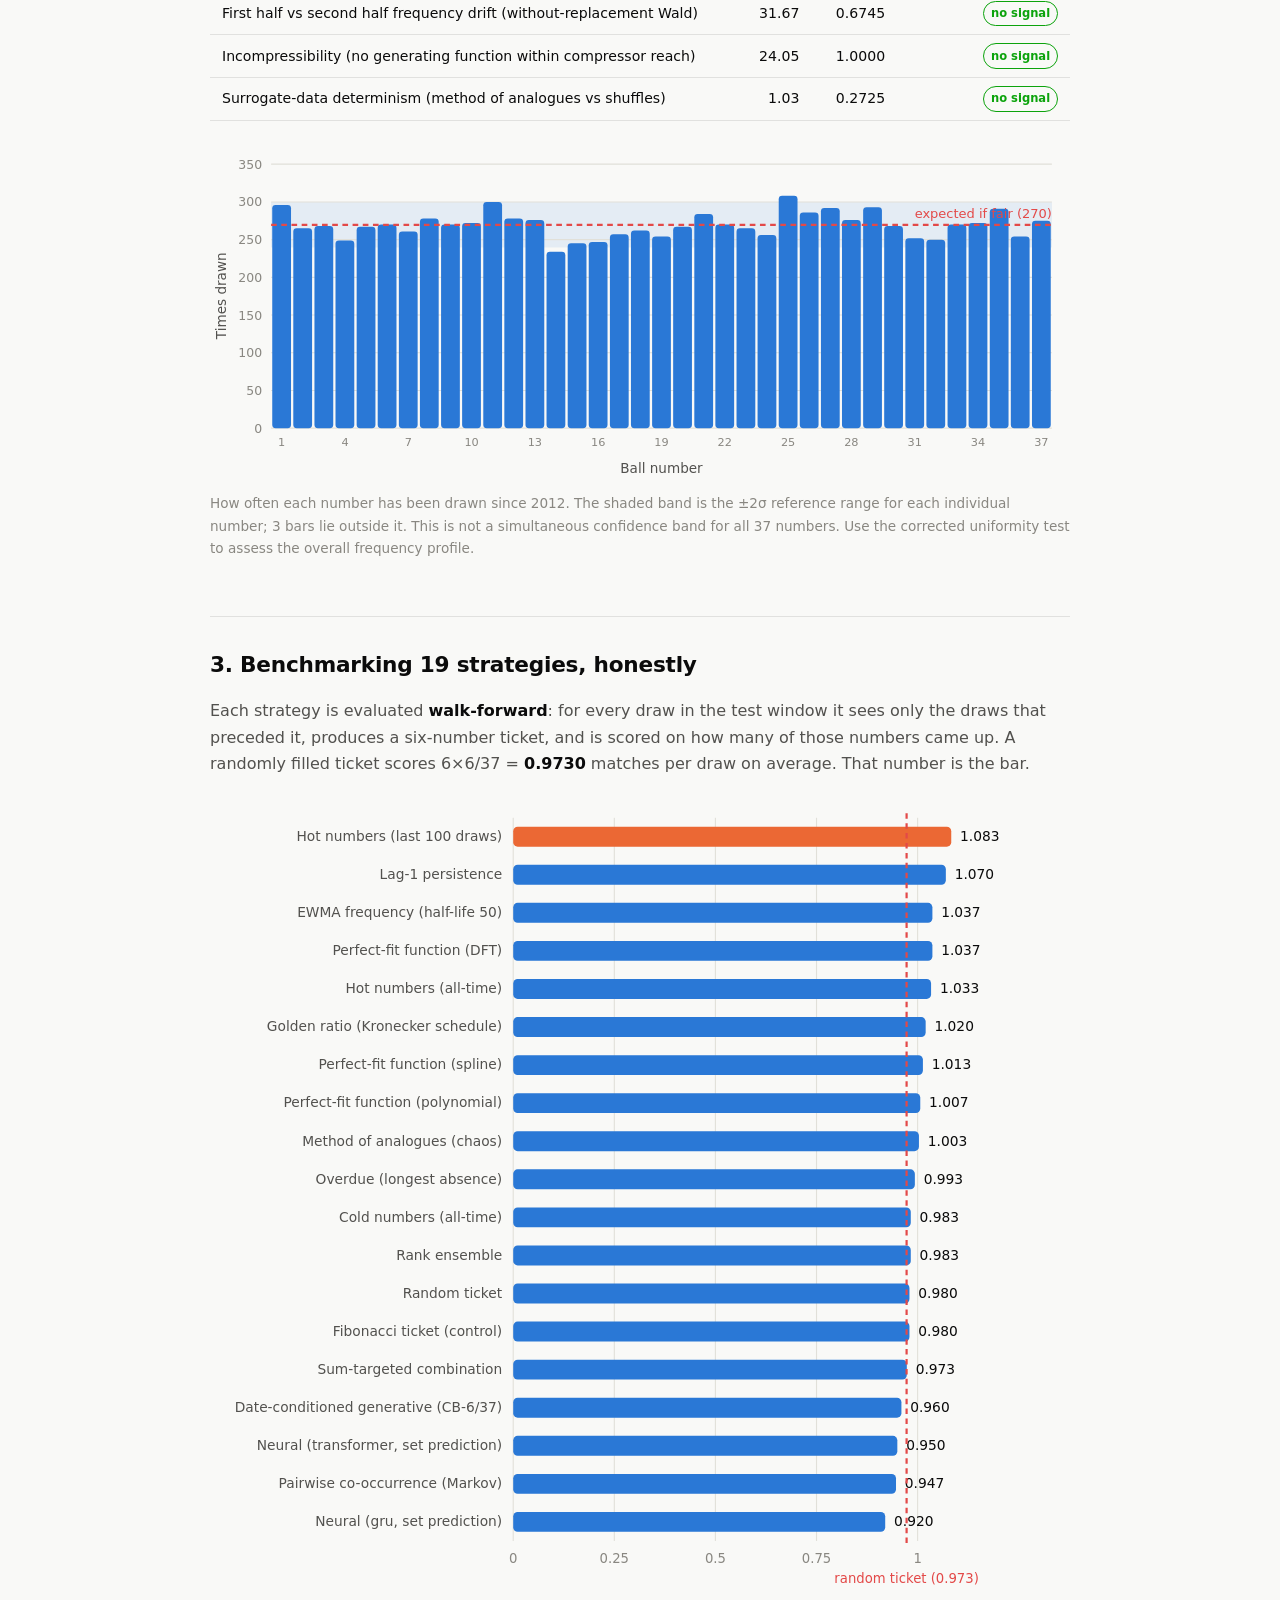
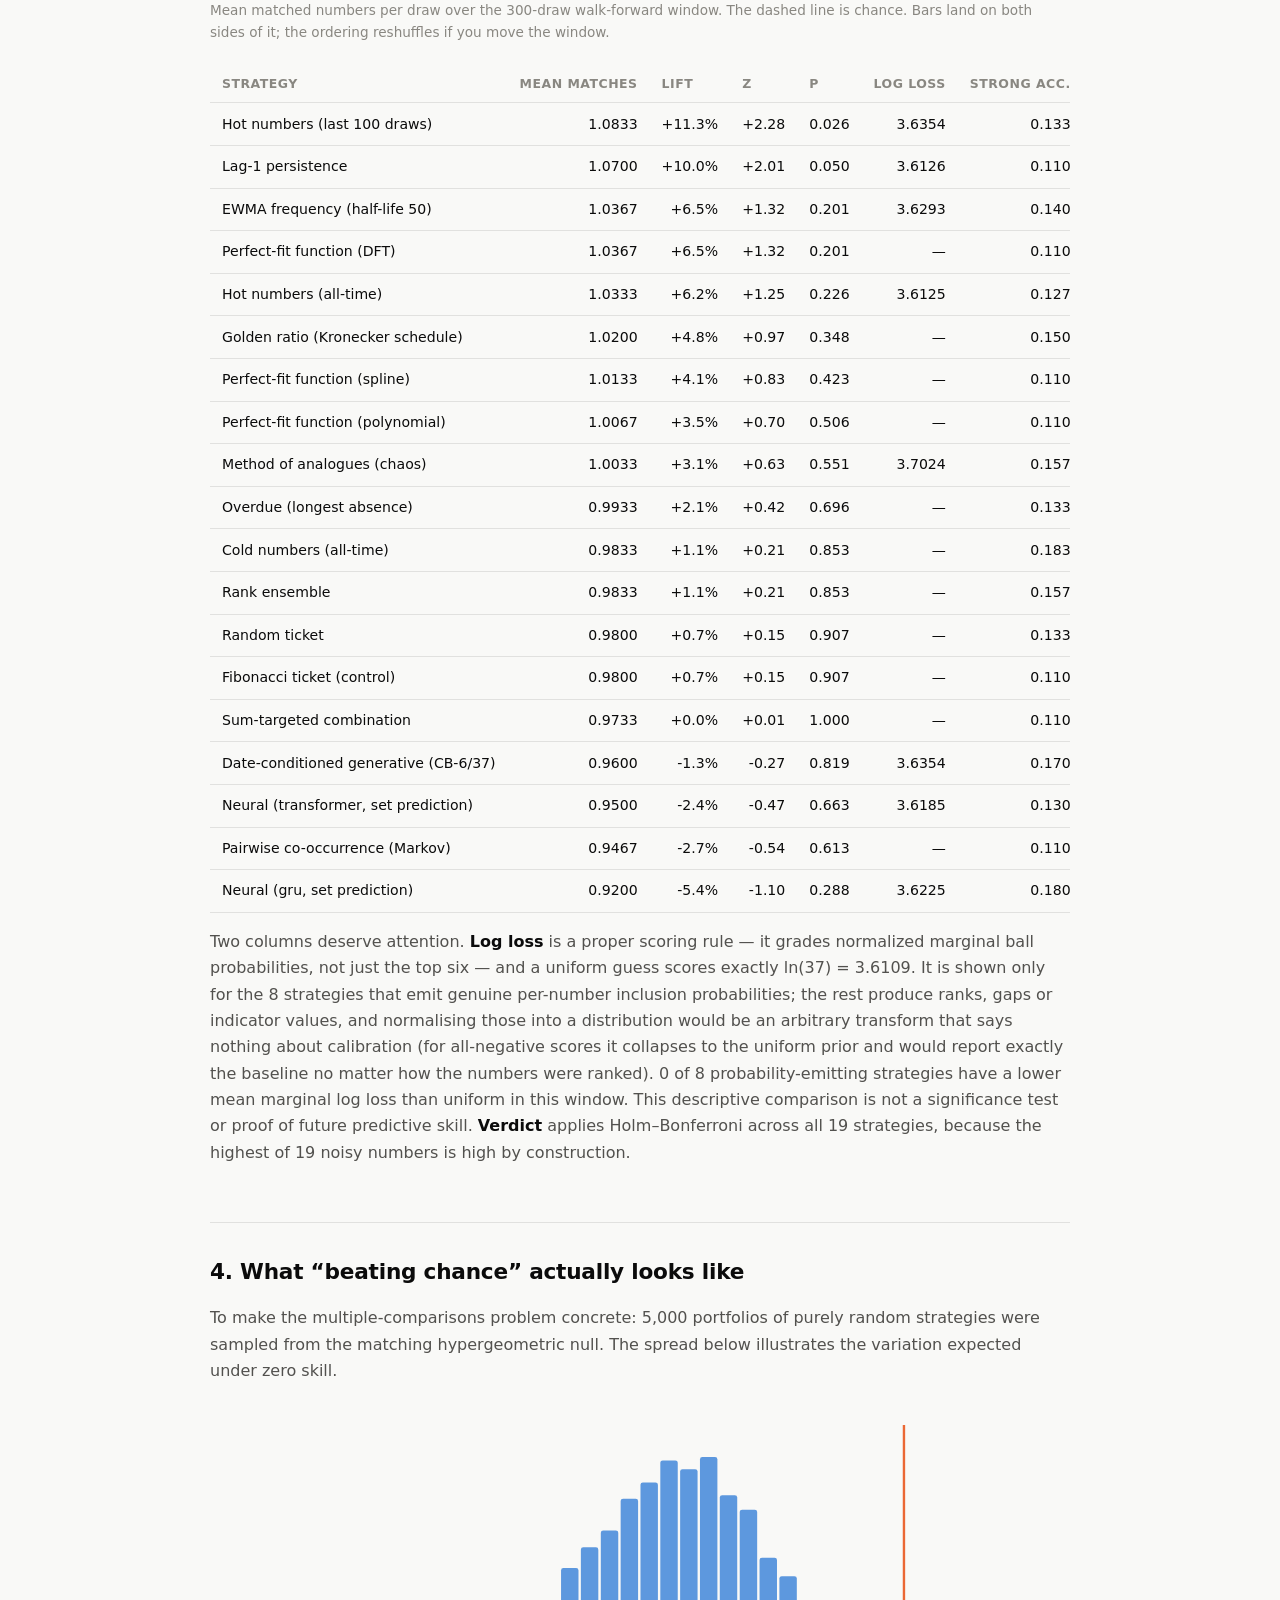
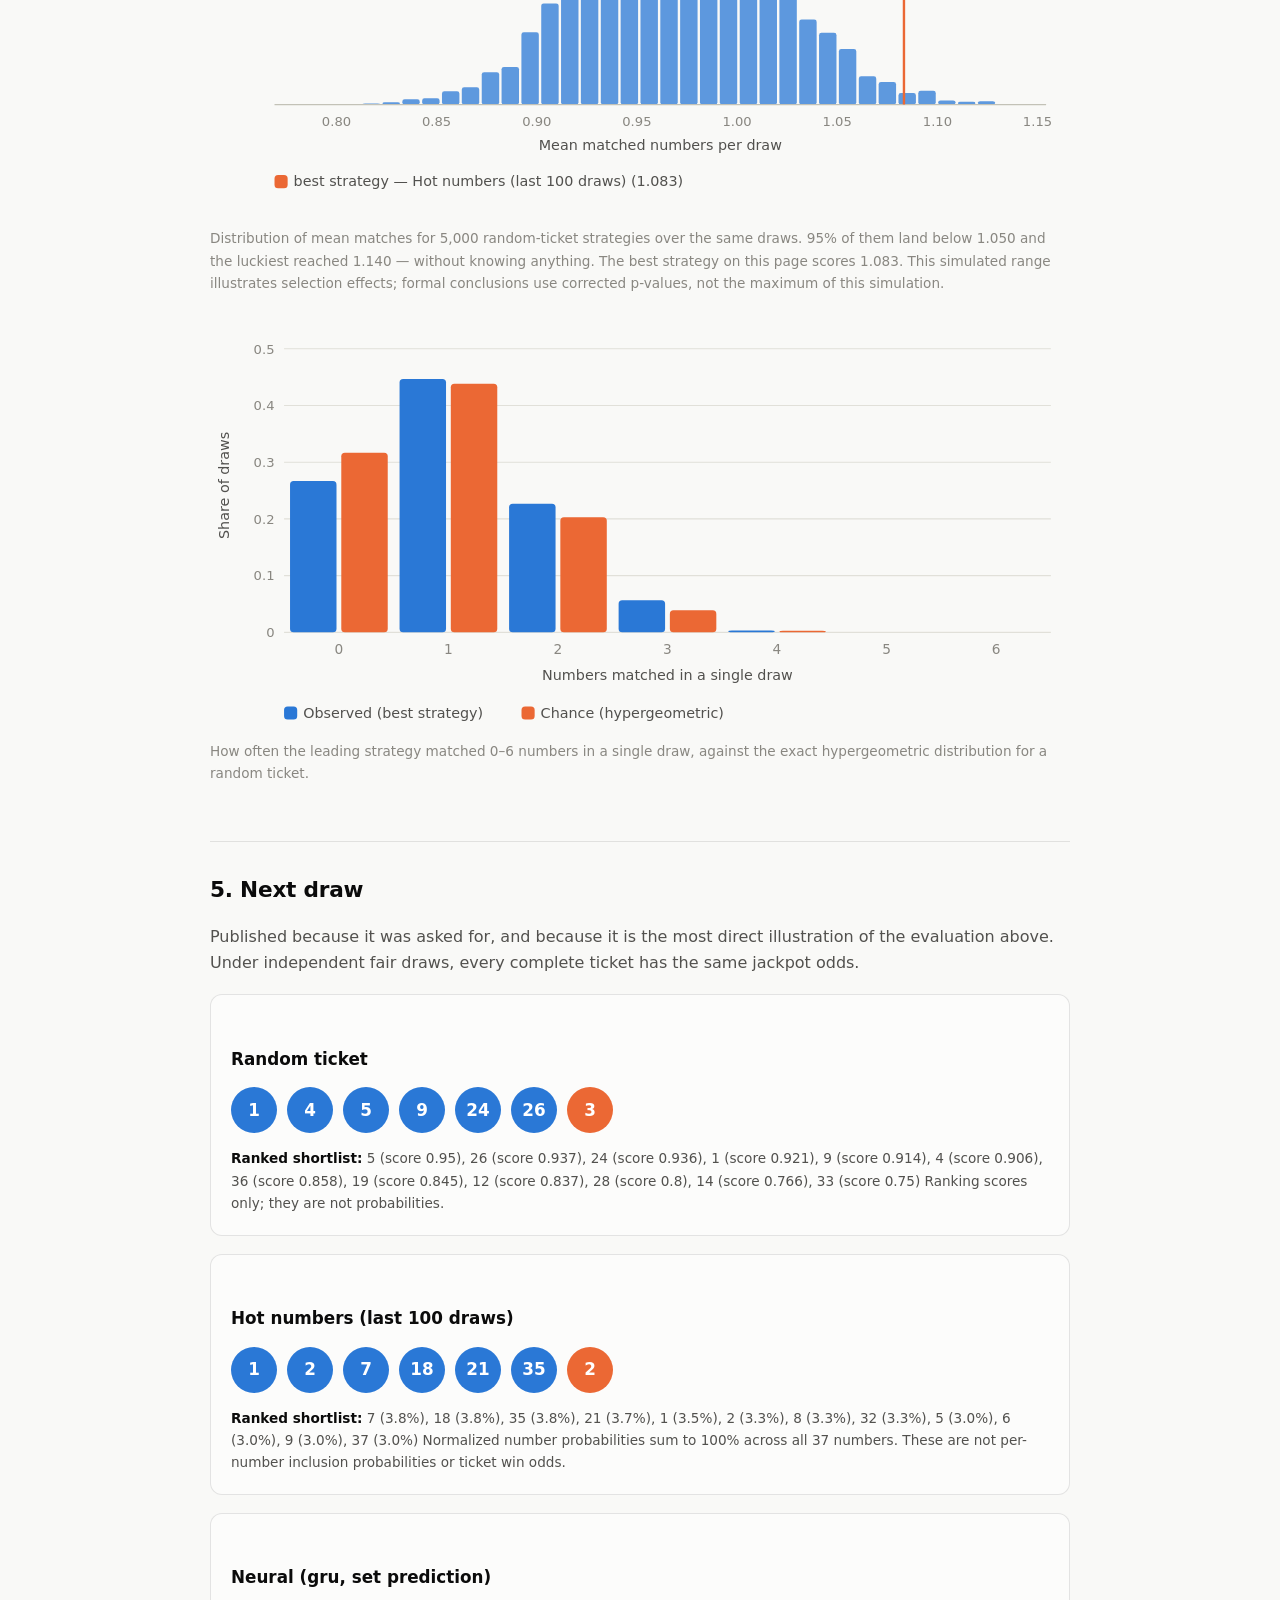
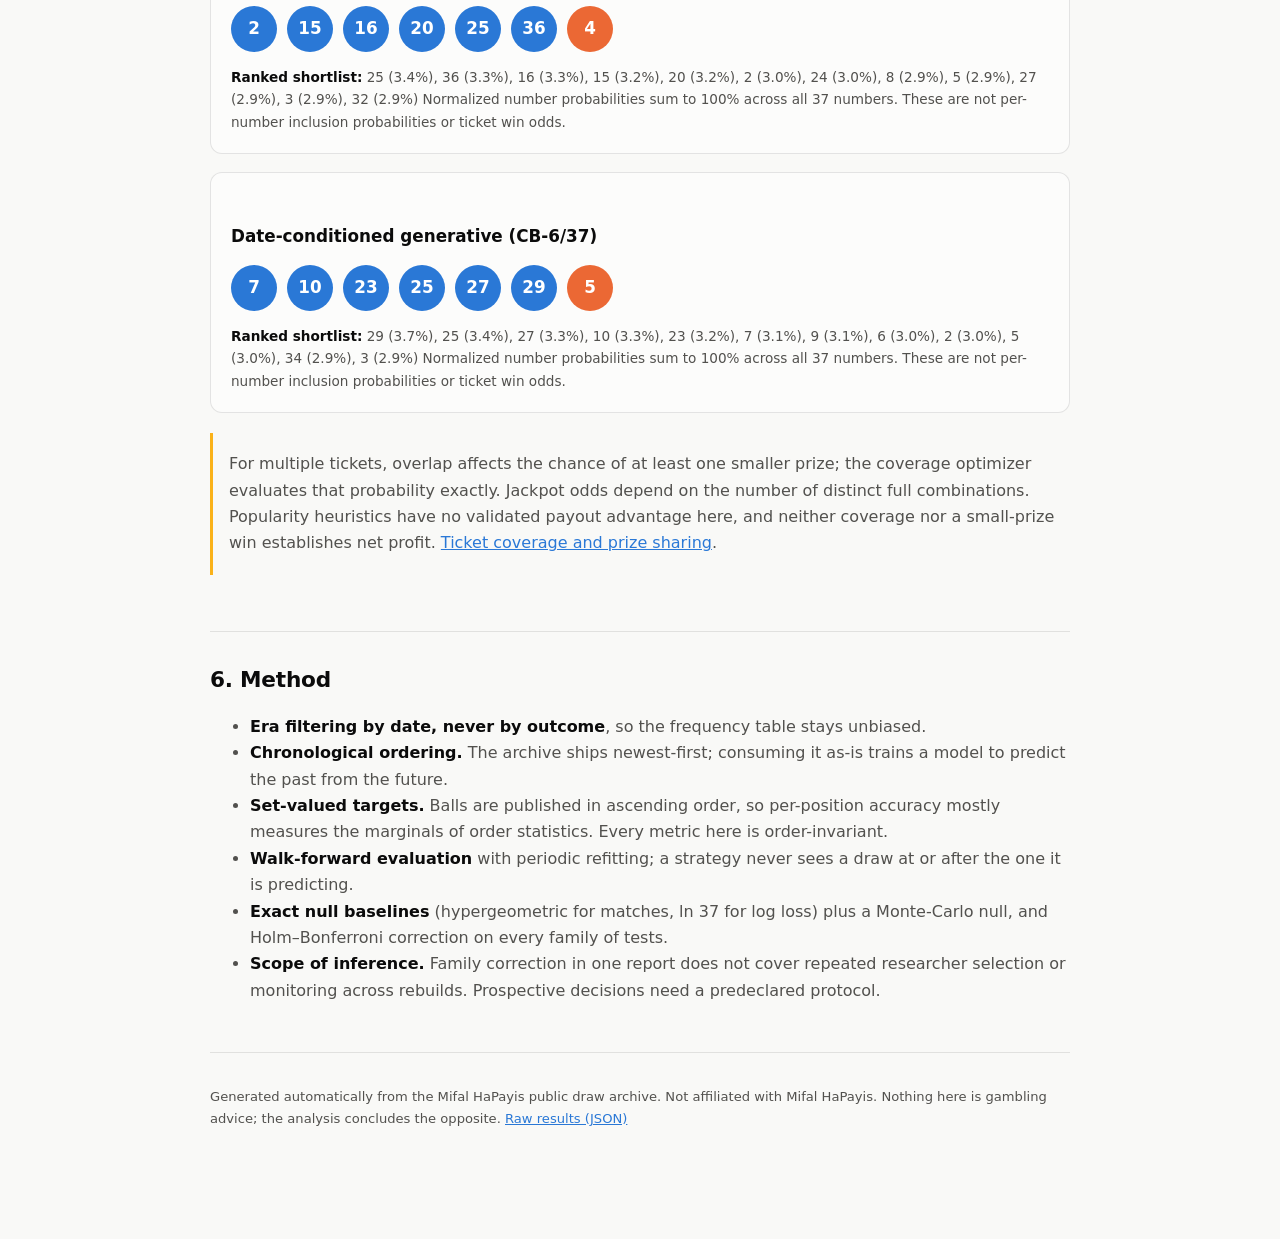
==== commit 00533579: "Check for new draws on every report run; quiet TensorFlow start-up - `lotto report` now checks pais." ====
--- a/docs/benchmark/index.html
+++ b/docs/benchmark/index.html
@@ -60,21 +60,21 @@
 <main>
 <h1>Can a model predict the Israeli Lotto?</h1>
 <p class="sub">An adversarial benchmark of 19 prediction strategies against
-1,661 draws of the 6/37 game &middot; data through 2026-11-03 &middot;
-rebuilt 2026-11-14 18:04 UTC</p>
+1,663 draws of the 6/37 game &middot; data through 2026-11-10 &middot;
+rebuilt 2026-11-14 18:13 UTC</p>
 
 <div class="tiles">
-  <div class="tile"><div class="k">Draws analysed</div><div class="v">1,661</div>
+  <div class="tile"><div class="k">Draws analysed</div><div class="v">1,663</div>
     <div class="n">2012 &rarr; today, one game format</div></div>
   <div class="tile"><div class="k">Strategies tested</div><div class="v">19</div>
     <div class="n">walk-forward, no lookahead</div></div>
-  <div class="tile"><div class="k">Best mean matches</div><div class="v">1.080</div>
+  <div class="tile"><div class="k">Best mean matches</div><div class="v">1.083</div>
     <div class="n">chance gives 0.973</div></div>
   <div class="tile"><div class="k">Verdict</div><div class="v" style="font-size:1.05rem;padding-top:8px"><span class="pill no">no signal detected</span></div>
     <div class="n">after multiple-testing correction</div></div>
 </div>
 
-<div class="note"><p><strong>Data staleness.</strong> The most recent draw in this build is 11 days old. The upstream archive at pais.co.il is not reachable from the CI runners that rebuild this page, so new draws only arrive when the archive is refreshed from a machine that can reach it.</p></div>
+
 <div class="note"><p><strong>The headline.</strong> These tests did not detect a deviation after correction within each test family. A predictive advantage has not been established. This does not prove perfect randomness or rule out effects the tests lack power to detect.</p></div>
 
 <h2>1. The data is not what the archive hands you</h2>
@@ -87,11 +87,11 @@
 keeps the low ones, manufacturing a downward bias in the surviving frequency table.
 In the pre-2004 years it discarded 1,843 of
 2,019 draws that way. This report filters by <strong>date</strong>
-instead, which is unbiased, and uses the 1,661 draws from 2012 onward.</p>
-<div class="scroll"><table><thead><tr><th>Game format</th><th>Draws</th><th>Max ball</th><th>Max strong</th><th>Kept by legacy filter</th></tr></thead><tbody><tr><td class="">1968&ndash;2004 &middot; 6/49-era pool, strong number up to 49</td><td class="num">2,124</td><td class="num">49</td><td class="num">49</td><td class="num">11%</td></tr><tr><td class="">2005&ndash;2008 &middot; 6/34, strong 1&ndash;10</td><td class="num">446</td><td class="num">34</td><td class="num">10</td><td class="num">69%</td></tr><tr><td class="">2009&ndash;2011 &middot; 6/37 transition, strong still reaching 8&ndash;9</td><td class="num">326</td><td class="num">37</td><td class="num">9</td><td class="num">92%</td></tr><tr><td class="">2012&ndash;2026 &middot; 6/37, strong 1&ndash;7 &mdash; <strong>used here</strong></td><td class="num">1,661</td><td class="num">37</td><td class="num">7</td><td class="num">100%</td></tr></tbody></table></div>
+instead, which is unbiased, and uses the 1,663 draws from 2012 onward.</p>
+<div class="scroll"><table><thead><tr><th>Game format</th><th>Draws</th><th>Max ball</th><th>Max strong</th><th>Kept by legacy filter</th></tr></thead><tbody><tr><td class="">1968&ndash;2004 &middot; 6/49-era pool, strong number up to 49</td><td class="num">2,124</td><td class="num">49</td><td class="num">49</td><td class="num">11%</td></tr><tr><td class="">2005&ndash;2008 &middot; 6/34, strong 1&ndash;10</td><td class="num">446</td><td class="num">34</td><td class="num">10</td><td class="num">69%</td></tr><tr><td class="">2009&ndash;2011 &middot; 6/37 transition, strong still reaching 8&ndash;9</td><td class="num">326</td><td class="num">37</td><td class="num">9</td><td class="num">92%</td></tr><tr><td class="">2012&ndash;2026 &middot; 6/37, strong 1&ndash;7 &mdash; <strong>used here</strong></td><td class="num">1,663</td><td class="num">37</td><td class="num">7</td><td class="num">100%</td></tr></tbody></table></div>
 <details><summary style="cursor:pointer;color:var(--muted);font-size:.85rem;margin-top:12px">
 Year-by-year detail</summary>
-<div class="scroll"><table><thead><tr><th>Year</th><th>Draws</th><th>Max ball</th><th>Max strong</th><th>Kept by legacy filter</th></tr></thead><tbody><tr><td class="">1968</td><td class="num">18</td><td class="num">39</td><td class="num">39</td><td class="num">33%</td></tr><tr><td class="">1969</td><td class="num">52</td><td class="num">39</td><td class="num">39</td><td class="num">12%</td></tr><tr><td class="">1970</td><td class="num">52</td><td class="num">39</td><td class="num">39</td><td class="num">8%</td></tr><tr><td class="">1971</td><td class="num">51</td><td class="num">39</td><td class="num">38</td><td class="num">16%</td></tr><tr><td class="">1972</td><td class="num">52</td><td class="num">39</td><td class="num">38</td><td class="num">21%</td></tr><tr><td class="">1973</td><td class="num">50</td><td class="num">39</td><td class="num">39</td><td class="num">6%</td></tr><tr><td class="">1974</td><td class="num">53</td><td class="num">39</td><td class="num">39</td><td class="num">19%</td></tr><tr><td class="">1975</td><td class="num">52</td><td class="num">39</td><td class="num">39</td><td class="num">13%</td></tr><tr><td class="">1976</td><td class="num">52</td><td class="num">39</td><td class="num">38</td><td class="num">17%</td></tr><tr><td class="">1977</td><td class="num">52</td><td class="num">39</td><td class="num">36</td><td class="num">19%</td></tr><tr><td class="">1978</td><td class="num">51</td><td class="num">39</td><td class="num">39</td><td class="num">10%</td></tr><tr><td class="">1979</td><td class="num">52</td><td class="num">39</td><td class="num">39</td><td class="num">13%</td></tr><tr><td class="">1980</td><td class="num">53</td><td class="num">39</td><td class="num">39</td><td class="num">11%</td></tr><tr><td class="">1981</td><td class="num">52</td><td class="num">39</td><td class="num">39</td><td class="num">12%</td></tr><tr><td class="">1982</td><td class="num">52</td><td class="num">40</td><td class="num">39</td><td class="num">10%</td></tr><tr><td class="">1983</td><td class="num">52</td><td class="num">40</td><td class="num">39</td><td class="num">8%</td></tr><tr><td class="">1984</td><td class="num">52</td><td class="num">40</td><td class="num">40</td><td class="num">12%</td></tr><tr><td class="">1985</td><td class="num">53</td><td class="num">40</td><td class="num">39</td><td class="num">9%</td></tr><tr><td class="">1986</td><td class="num">52</td><td class="num">42</td><td class="num">42</td><td class="num">8%</td></tr><tr><td class="">1987</td><td class="num">52</td><td class="num">42</td><td class="num">41</td><td class="num">8%</td></tr><tr><td class="">1988</td><td class="num">52</td><td class="num">42</td><td class="num">42</td><td class="num">12%</td></tr><tr><td class="">1989</td><td class="num">52</td><td class="num">42</td><td class="num">41</td><td class="num">10%</td></tr><tr><td class="">1990</td><td class="num">52</td><td class="num">45</td><td class="num">42</td><td class="num">12%</td></tr><tr><td class="">1991</td><td class="num">52</td><td class="num">45</td><td class="num">45</td><td class="num">10%</td></tr><tr><td class="">1992</td><td class="num">52</td><td class="num">45</td><td class="num">45</td><td class="num">6%</td></tr><tr><td class="">1993</td><td class="num">52</td><td class="num">48</td><td class="num">49</td><td class="num">6%</td></tr><tr><td class="">1994</td><td class="num">52</td><td class="num">49</td><td class="num">49</td><td class="num">4%</td></tr><tr><td class="">1995</td><td class="num">51</td><td class="num">49</td><td class="num">49</td><td class="num">2%</td></tr><tr><td class="">1996</td><td class="num">53</td><td class="num">49</td><td class="num">49</td><td class="num">6%</td></tr><tr><td class="">1997</td><td class="num">52</td><td class="num">49</td><td class="num">48</td><td class="num">2%</td></tr><tr><td class="">1998</td><td class="num">51</td><td class="num">49</td><td class="num">49</td><td class="num">2%</td></tr><tr><td class="">1999</td><td class="num">52</td><td class="num">49</td><td class="num">48</td><td class="num">0%</td></tr><tr><td class="">2000</td><td class="num">78</td><td class="num">49</td><td class="num">48</td><td class="num">1%</td></tr><tr><td class="">2001</td><td class="num">104</td><td class="num">45</td><td class="num">45</td><td class="num">4%</td></tr><tr><td class="">2002</td><td class="num">105</td><td class="num">45</td><td class="num">45</td><td class="num">6%</td></tr><tr><td class="">2003</td><td class="num">104</td><td class="num">45</td><td class="num">45</td><td class="num">3%</td></tr><tr><td class="">2004</td><td class="num">105</td><td class="num">45</td><td class="num">45</td><td class="num">59%</td></tr><tr><td class="">2005</td><td class="num">106</td><td class="num">34</td><td class="num">10</td><td class="num">70%</td></tr><tr><td class="">2006</td><td class="num">115</td><td class="num">34</td><td class="num">10</td><td class="num">65%</td></tr><tr><td class="">2007</td><td class="num">117</td><td class="num">34</td><td class="num">10</td><td class="num">68%</td></tr><tr><td class="">2008</td><td class="num">108</td><td class="num">34</td><td class="num">10</td><td class="num">71%</td></tr><tr><td class="">2009</td><td class="num">113</td><td class="num">37</td><td class="num">9</td><td class="num">86%</td></tr><tr><td class="">2010</td><td class="num">108</td><td class="num">37</td><td class="num">8</td><td class="num">91%</td></tr><tr><td class="">2011</td><td class="num">105</td><td class="num">37</td><td class="num">8</td><td class="num">99%</td></tr><tr><td class="">2012</td><td class="num">118</td><td class="num">37</td><td class="num">7</td><td class="num">100%</td></tr><tr><td class="">2013</td><td class="num">105</td><td class="num">37</td><td class="num">7</td><td class="num">100%</td></tr><tr><td class="">2014</td><td class="num">104</td><td class="num">37</td><td class="num">7</td><td class="num">100%</td></tr><tr><td class="">2015</td><td class="num">104</td><td class="num">37</td><td class="num">7</td><td class="num">100%</td></tr><tr><td class="">2016</td><td class="num">105</td><td class="num">37</td><td class="num">7</td><td class="num">100%</td></tr><tr><td class="">2017</td><td class="num">116</td><td class="num">37</td><td class="num">7</td><td class="num">100%</td></tr><tr><td class="">2018</td><td class="num">118</td><td class="num">37</td><td class="num">7</td><td class="num">100%</td></tr><tr><td class="">2019</td><td class="num">119</td><td class="num">37</td><td class="num">7</td><td class="num">100%</td></tr><tr><td class="">2020</td><td class="num">97</td><td class="num">37</td><td class="num">7</td><td class="num">100%</td></tr><tr><td class="">2021</td><td class="num">118</td><td class="num">37</td><td class="num">7</td><td class="num">100%</td></tr><tr><td class="">2022</td><td class="num">118</td><td class="num">37</td><td class="num">7</td><td class="num">100%</td></tr><tr><td class="">2023</td><td class="num">106</td><td class="num">37</td><td class="num">7</td><td class="num">100%</td></tr><tr><td class="">2024</td><td class="num">119</td><td class="num">37</td><td class="num">7</td><td class="num">100%</td></tr><tr><td class="">2025</td><td class="num">116</td><td class="num">37</td><td class="num">7</td><td class="num">100%</td></tr><tr><td class="">2026</td><td class="num">98</td><td class="num">37</td><td class="num">7</td><td class="num">100%</td></tr></tbody></table></div>
+<div class="scroll"><table><thead><tr><th>Year</th><th>Draws</th><th>Max ball</th><th>Max strong</th><th>Kept by legacy filter</th></tr></thead><tbody><tr><td class="">1968</td><td class="num">18</td><td class="num">39</td><td class="num">39</td><td class="num">33%</td></tr><tr><td class="">1969</td><td class="num">52</td><td class="num">39</td><td class="num">39</td><td class="num">12%</td></tr><tr><td class="">1970</td><td class="num">52</td><td class="num">39</td><td class="num">39</td><td class="num">8%</td></tr><tr><td class="">1971</td><td class="num">51</td><td class="num">39</td><td class="num">38</td><td class="num">16%</td></tr><tr><td class="">1972</td><td class="num">52</td><td class="num">39</td><td class="num">38</td><td class="num">21%</td></tr><tr><td class="">1973</td><td class="num">50</td><td class="num">39</td><td class="num">39</td><td class="num">6%</td></tr><tr><td class="">1974</td><td class="num">53</td><td class="num">39</td><td class="num">39</td><td class="num">19%</td></tr><tr><td class="">1975</td><td class="num">52</td><td class="num">39</td><td class="num">39</td><td class="num">13%</td></tr><tr><td class="">1976</td><td class="num">52</td><td class="num">39</td><td class="num">38</td><td class="num">17%</td></tr><tr><td class="">1977</td><td class="num">52</td><td class="num">39</td><td class="num">36</td><td class="num">19%</td></tr><tr><td class="">1978</td><td class="num">51</td><td class="num">39</td><td class="num">39</td><td class="num">10%</td></tr><tr><td class="">1979</td><td class="num">52</td><td class="num">39</td><td class="num">39</td><td class="num">13%</td></tr><tr><td class="">1980</td><td class="num">53</td><td class="num">39</td><td class="num">39</td><td class="num">11%</td></tr><tr><td class="">1981</td><td class="num">52</td><td class="num">39</td><td class="num">39</td><td class="num">12%</td></tr><tr><td class="">1982</td><td class="num">52</td><td class="num">40</td><td class="num">39</td><td class="num">10%</td></tr><tr><td class="">1983</td><td class="num">52</td><td class="num">40</td><td class="num">39</td><td class="num">8%</td></tr><tr><td class="">1984</td><td class="num">52</td><td class="num">40</td><td class="num">40</td><td class="num">12%</td></tr><tr><td class="">1985</td><td class="num">53</td><td class="num">40</td><td class="num">39</td><td class="num">9%</td></tr><tr><td class="">1986</td><td class="num">52</td><td class="num">42</td><td class="num">42</td><td class="num">8%</td></tr><tr><td class="">1987</td><td class="num">52</td><td class="num">42</td><td class="num">41</td><td class="num">8%</td></tr><tr><td class="">1988</td><td class="num">52</td><td class="num">42</td><td class="num">42</td><td class="num">12%</td></tr><tr><td class="">1989</td><td class="num">52</td><td class="num">42</td><td class="num">41</td><td class="num">10%</td></tr><tr><td class="">1990</td><td class="num">52</td><td class="num">45</td><td class="num">42</td><td class="num">12%</td></tr><tr><td class="">1991</td><td class="num">52</td><td class="num">45</td><td class="num">45</td><td class="num">10%</td></tr><tr><td class="">1992</td><td class="num">52</td><td class="num">45</td><td class="num">45</td><td class="num">6%</td></tr><tr><td class="">1993</td><td class="num">52</td><td class="num">48</td><td class="num">49</td><td class="num">6%</td></tr><tr><td class="">1994</td><td class="num">52</td><td class="num">49</td><td class="num">49</td><td class="num">4%</td></tr><tr><td class="">1995</td><td class="num">51</td><td class="num">49</td><td class="num">49</td><td class="num">2%</td></tr><tr><td class="">1996</td><td class="num">53</td><td class="num">49</td><td class="num">49</td><td class="num">6%</td></tr><tr><td class="">1997</td><td class="num">52</td><td class="num">49</td><td class="num">48</td><td class="num">2%</td></tr><tr><td class="">1998</td><td class="num">51</td><td class="num">49</td><td class="num">49</td><td class="num">2%</td></tr><tr><td class="">1999</td><td class="num">52</td><td class="num">49</td><td class="num">48</td><td class="num">0%</td></tr><tr><td class="">2000</td><td class="num">78</td><td class="num">49</td><td class="num">48</td><td class="num">1%</td></tr><tr><td class="">2001</td><td class="num">104</td><td class="num">45</td><td class="num">45</td><td class="num">4%</td></tr><tr><td class="">2002</td><td class="num">105</td><td class="num">45</td><td class="num">45</td><td class="num">6%</td></tr><tr><td class="">2003</td><td class="num">104</td><td class="num">45</td><td class="num">45</td><td class="num">3%</td></tr><tr><td class="">2004</td><td class="num">105</td><td class="num">45</td><td class="num">45</td><td class="num">59%</td></tr><tr><td class="">2005</td><td class="num">106</td><td class="num">34</td><td class="num">10</td><td class="num">70%</td></tr><tr><td class="">2006</td><td class="num">115</td><td class="num">34</td><td class="num">10</td><td class="num">65%</td></tr><tr><td class="">2007</td><td class="num">117</td><td class="num">34</td><td class="num">10</td><td class="num">68%</td></tr><tr><td class="">2008</td><td class="num">108</td><td class="num">34</td><td class="num">10</td><td class="num">71%</td></tr><tr><td class="">2009</td><td class="num">113</td><td class="num">37</td><td class="num">9</td><td class="num">86%</td></tr><tr><td class="">2010</td><td class="num">108</td><td class="num">37</td><td class="num">8</td><td class="num">91%</td></tr><tr><td class="">2011</td><td class="num">105</td><td class="num">37</td><td class="num">8</td><td class="num">99%</td></tr><tr><td class="">2012</td><td class="num">118</td><td class="num">37</td><td class="num">7</td><td class="num">100%</td></tr><tr><td class="">2013</td><td class="num">105</td><td class="num">37</td><td class="num">7</td><td class="num">100%</td></tr><tr><td class="">2014</td><td class="num">104</td><td class="num">37</td><td class="num">7</td><td class="num">100%</td></tr><tr><td class="">2015</td><td class="num">104</td><td class="num">37</td><td class="num">7</td><td class="num">100%</td></tr><tr><td class="">2016</td><td class="num">105</td><td class="num">37</td><td class="num">7</td><td class="num">100%</td></tr><tr><td class="">2017</td><td class="num">116</td><td class="num">37</td><td class="num">7</td><td class="num">100%</td></tr><tr><td class="">2018</td><td class="num">118</td><td class="num">37</td><td class="num">7</td><td class="num">100%</td></tr><tr><td class="">2019</td><td class="num">119</td><td class="num">37</td><td class="num">7</td><td class="num">100%</td></tr><tr><td class="">2020</td><td class="num">97</td><td class="num">37</td><td class="num">7</td><td class="num">100%</td></tr><tr><td class="">2021</td><td class="num">118</td><td class="num">37</td><td class="num">7</td><td class="num">100%</td></tr><tr><td class="">2022</td><td class="num">118</td><td class="num">37</td><td class="num">7</td><td class="num">100%</td></tr><tr><td class="">2023</td><td class="num">106</td><td class="num">37</td><td class="num">7</td><td class="num">100%</td></tr><tr><td class="">2024</td><td class="num">119</td><td class="num">37</td><td class="num">7</td><td class="num">100%</td></tr><tr><td class="">2025</td><td class="num">116</td><td class="num">37</td><td class="num">7</td><td class="num">100%</td></tr><tr><td class="">2026</td><td class="num">100</td><td class="num">37</td><td class="num">7</td><td class="num">100%</td></tr></tbody></table></div>
 </details>
 
 <h2>2. Is there anything to predict?</h2>
@@ -99,8 +99,8 @@
 a different possible departure from the null; a small p&#8209;value warrants investigation.
 It does not by itself establish exploitable structure. Because 9 tests run at once, significance is judged
 after a Holm&ndash;Bonferroni correction.</p>
-<div class="scroll"><table><thead><tr><th>Test</th><th>Statistic</th><th>p-value</th><th>After correction</th></tr></thead><tbody><tr><td class="">Ball frequency uniformity (without-replacement chi-square)</td><td class="num">42.52</td><td class="num">0.2107</td><td class="num"><span class="pill no">no signal</span></td></tr><tr><td class="">Strong-number uniformity (chi-square)</td><td class="num">3.60</td><td class="num">0.7311</td><td class="num"><span class="pill no">no signal</span></td></tr><tr><td class="">Lag-1 serial independence (hot/due folklore)</td><td class="num">1.44</td><td class="num">0.2306</td><td class="num"><span class="pill no">no signal</span></td></tr><tr><td class="">Appearance-gap distribution vs geometric</td><td class="num">12.47</td><td class="num">0.3295</td><td class="num"><span class="pill no">no signal</span></td></tr><tr><td class="">Pairwise co-occurrence (666 pairs, exact-binomial Bonferroni)</td><td class="num">3.74</td><td class="num">0.4620</td><td class="num"><span class="pill no">no signal</span></td></tr><tr><td class="">Draw-sum distribution (chi-square vs exact null)</td><td class="num">20.37</td><td class="num">0.3724</td><td class="num"><span class="pill no">no signal</span></td></tr><tr><td class="">First half vs second half frequency drift (without-replacement Wald)</td><td class="num">30.01</td><td class="num">0.7483</td><td class="num"><span class="pill no">no signal</span></td></tr><tr><td class="">Incompressibility (no generating function within compressor reach)</td><td class="num">24.05</td><td class="num">1.0000</td><td class="num"><span class="pill no">no signal</span></td></tr><tr><td class="">Surrogate-data determinism (method of analogues vs shuffles)</td><td class="num">1.03</td><td class="num">0.2150</td><td class="num"><span class="pill no">no signal</span></td></tr></tbody></table></div>
-<figure><svg viewBox="0 0 760 300" role="img" aria-label="Frequency of each number" preserveAspectRatio="xMidYMid meet" class="chart"><rect x="54" y="52.5" width="690" height="40.0" fill="var(--series-1)" opacity="0.10"/><line x1="54" y1="252.0" x2="744" y2="252.0" stroke="var(--grid)" stroke-width="1"/><text x="46" y="256.0" fill="var(--muted)" font-size="11" text-anchor="end">0</text><line x1="54" y1="218.7" x2="744" y2="218.7" stroke="var(--grid)" stroke-width="1"/><text x="46" y="222.7" fill="var(--muted)" font-size="11" text-anchor="end">50</text><line x1="54" y1="185.4" x2="744" y2="185.4" stroke="var(--grid)" stroke-width="1"/><text x="46" y="189.4" fill="var(--muted)" font-size="11" text-anchor="end">100</text><line x1="54" y1="152.0" x2="744" y2="152.0" stroke="var(--grid)" stroke-width="1"/><text x="46" y="156.0" fill="var(--muted)" font-size="11" text-anchor="end">150</text><line x1="54" y1="118.7" x2="744" y2="118.7" stroke="var(--grid)" stroke-width="1"/><text x="46" y="122.7" fill="var(--muted)" font-size="11" text-anchor="end">200</text><line x1="54" y1="85.4" x2="744" y2="85.4" stroke="var(--grid)" stroke-width="1"/><text x="46" y="89.4" fill="var(--muted)" font-size="11" text-anchor="end">250</text><line x1="54" y1="52.1" x2="744" y2="52.1" stroke="var(--grid)" stroke-width="1"/><text x="46" y="56.1" fill="var(--muted)" font-size="11" text-anchor="end">300</text><line x1="54" y1="18.7" x2="744" y2="18.7" stroke="var(--grid)" stroke-width="1"/><text x="46" y="22.7" fill="var(--muted)" font-size="11" text-anchor="end">350</text><rect x="55.0" y="54.7" width="16.6" height="197.3" rx="3" fill="var(--series-1)"><title>1: 296</title></rect><text x="63.3" y="268" fill="var(--muted)" font-size="10" text-anchor="middle">1</text><rect x="73.6" y="76.1" width="16.6" height="175.9" rx="3" fill="var(--series-1)"><title>2: 264</title></rect><rect x="92.3" y="73.4" width="16.6" height="178.6" rx="3" fill="var(--series-1)"><title>3: 268</title></rect><rect x="110.9" y="86.7" width="16.6" height="165.3" rx="3" fill="var(--series-1)"><title>4: 248</title></rect><text x="119.3" y="268" fill="var(--muted)" font-size="10" text-anchor="middle">4</text><rect x="129.6" y="74.1" width="16.6" height="177.9" rx="3" fill="var(--series-1)"><title>5: 267</title></rect><rect x="148.2" y="72.1" width="16.6" height="179.9" rx="3" fill="var(--series-1)"><title>6: 270</title></rect><rect x="166.9" y="78.1" width="16.6" height="173.9" rx="3" fill="var(--series-1)"><title>7: 261</title></rect><text x="175.2" y="268" fill="var(--muted)" font-size="10" text-anchor="middle">7</text><rect x="185.5" y="66.7" width="16.6" height="185.3" rx="3" fill="var(--series-1)"><title>8: 278</title></rect><rect x="204.2" y="72.1" width="16.6" height="179.9" rx="3" fill="var(--series-1)"><title>9: 270</title></rect><rect x="222.8" y="71.4" width="16.6" height="180.6" rx="3" fill="var(--series-1)"><title>10: 271</title></rect><text x="231.2" y="268" fill="var(--muted)" font-size="10" text-anchor="middle">10</text><rect x="241.5" y="52.1" width="16.6" height="199.9" rx="3" fill="var(--series-1)"><title>11: 300</title></rect><rect x="260.1" y="66.7" width="16.6" height="185.3" rx="3" fill="var(--series-1)"><title>12: 278</title></rect><rect x="278.8" y="68.1" width="16.6" height="183.9" rx="3" fill="var(--series-1)"><title>13: 276</title></rect><text x="287.1" y="268" fill="var(--muted)" font-size="10" text-anchor="middle">13</text><rect x="297.4" y="96.1" width="16.6" height="155.9" rx="3" fill="var(--series-1)"><title>14: 234</title></rect><rect x="316.1" y="89.4" width="16.6" height="162.6" rx="3" fill="var(--series-1)"><title>15: 244</title></rect><rect x="334.7" y="87.4" width="16.6" height="164.6" rx="3" fill="var(--series-1)"><title>16: 247</title></rect><text x="343.1" y="268" fill="var(--muted)" font-size="10" text-anchor="middle">16</text><rect x="353.4" y="80.7" width="16.6" height="171.3" rx="3" fill="var(--series-1)"><title>17: 257</title></rect><rect x="372.0" y="77.4" width="16.6" height="174.6" rx="3" fill="var(--series-1)"><title>18: 262</title></rect><rect x="390.7" y="82.7" width="16.6" height="169.3" rx="3" fill="var(--series-1)"><title>19: 254</title></rect><text x="399.0" y="268" fill="var(--muted)" font-size="10" text-anchor="middle">19</text><rect x="409.3" y="74.1" width="16.6" height="177.9" rx="3" fill="var(--series-1)"><title>20: 267</title></rect><rect x="428.0" y="63.4" width="16.6" height="188.6" rx="3" fill="var(--series-1)"><title>21: 283</title></rect><rect x="446.6" y="72.1" width="16.6" height="179.9" rx="3" fill="var(--series-1)"><title>22: 270</title></rect><text x="454.9" y="268" fill="var(--muted)" font-size="10" text-anchor="middle">22</text><rect x="465.3" y="75.4" width="16.6" height="176.6" rx="3" fill="var(--series-1)"><title>23: 265</title></rect><rect x="483.9" y="81.4" width="16.6" height="170.6" rx="3" fill="var(--series-1)"><title>24: 256</title></rect><rect x="502.6" y="46.7" width="16.6" height="205.3" rx="3" fill="var(--series-1)"><title>25: 308</title></rect><text x="510.9" y="268" fill="var(--muted)" font-size="10" text-anchor="middle">25</text><rect x="521.2" y="61.4" width="16.6" height="190.6" rx="3" fill="var(--series-1)"><title>26: 286</title></rect><rect x="539.9" y="58.1" width="16.6" height="193.9" rx="3" fill="var(--series-1)"><title>27: 291</title></rect><rect x="558.5" y="68.7" width="16.6" height="183.3" rx="3" fill="var(--series-1)"><title>28: 275</title></rect><text x="566.8" y="268" fill="var(--muted)" font-size="10" text-anchor="middle">28</text><rect x="577.2" y="56.7" width="16.6" height="195.3" rx="3" fill="var(--series-1)"><title>29: 293</title></rect><rect x="595.8" y="73.4" width="16.6" height="178.6" rx="3" fill="var(--series-1)"><title>30: 268</title></rect><rect x="614.5" y="84.1" width="16.6" height="167.9" rx="3" fill="var(--series-1)"><title>31: 252</title></rect><text x="622.8" y="268" fill="var(--muted)" font-size="10" text-anchor="middle">31</text><rect x="633.1" y="86.1" width="16.6" height="165.9" rx="3" fill="var(--series-1)"><title>32: 249</title></rect><rect x="651.8" y="72.1" width="16.6" height="179.9" rx="3" fill="var(--series-1)"><title>33: 270</title></rect><rect x="670.4" y="70.7" width="16.6" height="181.3" rx="3" fill="var(--series-1)"><title>34: 272</title></rect><text x="678.7" y="268" fill="var(--muted)" font-size="10" text-anchor="middle">34</text><rect x="689.1" y="59.4" width="16.6" height="192.6" rx="3" fill="var(--series-1)"><title>35: 289</title></rect><rect x="707.7" y="83.4" width="16.6" height="168.6" rx="3" fill="var(--series-1)"><title>36: 253</title></rect><rect x="726.4" y="69.4" width="16.6" height="182.6" rx="3" fill="var(--series-1)"><title>37: 274</title></rect><text x="734.7" y="268" fill="var(--muted)" font-size="10" text-anchor="middle">37</text><line x1="54" y1="72.5" x2="744" y2="72.5" stroke="var(--series-8)" stroke-width="2" stroke-dasharray="5 4"/><text x="744" y="66.5" fill="var(--series-8)" font-size="11.5" text-anchor="end">expected if fair (269)</text><text x="399.0" y="292" fill="var(--text-secondary)" font-size="12" text-anchor="middle">Ball number</text><text transform="translate(14,135.0) rotate(-90)" fill="var(--text-secondary)" font-size="12" text-anchor="middle">Times drawn</text></svg>
+<div class="scroll"><table><thead><tr><th>Test</th><th>Statistic</th><th>p-value</th><th>After correction</th></tr></thead><tbody><tr><td class="">Ball frequency uniformity (without-replacement chi-square)</td><td class="num">42.49</td><td class="num">0.2115</td><td class="num"><span class="pill no">no signal</span></td></tr><tr><td class="">Strong-number uniformity (chi-square)</td><td class="num">3.58</td><td class="num">0.7337</td><td class="num"><span class="pill no">no signal</span></td></tr><tr><td class="">Lag-1 serial independence (hot/due folklore)</td><td class="num">1.51</td><td class="num">0.2189</td><td class="num"><span class="pill no">no signal</span></td></tr><tr><td class="">Appearance-gap distribution vs geometric</td><td class="num">12.57</td><td class="num">0.3221</td><td class="num"><span class="pill no">no signal</span></td></tr><tr><td class="">Pairwise co-occurrence (666 pairs, exact-binomial Bonferroni)</td><td class="num">3.73</td><td class="num">0.4759</td><td class="num"><span class="pill no">no signal</span></td></tr><tr><td class="">Draw-sum distribution (chi-square vs exact null)</td><td class="num">20.02</td><td class="num">0.3936</td><td class="num"><span class="pill no">no signal</span></td></tr><tr><td class="">First half vs second half frequency drift (without-replacement Wald)</td><td class="num">31.67</td><td class="num">0.6745</td><td class="num"><span class="pill no">no signal</span></td></tr><tr><td class="">Incompressibility (no generating function within compressor reach)</td><td class="num">24.05</td><td class="num">1.0000</td><td class="num"><span class="pill no">no signal</span></td></tr><tr><td class="">Surrogate-data determinism (method of analogues vs shuffles)</td><td class="num">1.03</td><td class="num">0.2725</td><td class="num"><span class="pill no">no signal</span></td></tr></tbody></table></div>
+<figure><svg viewBox="0 0 760 300" role="img" aria-label="Frequency of each number" preserveAspectRatio="xMidYMid meet" class="chart"><rect x="54" y="52.2" width="690" height="40.1" fill="var(--series-1)" opacity="0.10"/><line x1="54" y1="252.0" x2="744" y2="252.0" stroke="var(--grid)" stroke-width="1"/><text x="46" y="256.0" fill="var(--muted)" font-size="11" text-anchor="end">0</text><line x1="54" y1="218.7" x2="744" y2="218.7" stroke="var(--grid)" stroke-width="1"/><text x="46" y="222.7" fill="var(--muted)" font-size="11" text-anchor="end">50</text><line x1="54" y1="185.4" x2="744" y2="185.4" stroke="var(--grid)" stroke-width="1"/><text x="46" y="189.4" fill="var(--muted)" font-size="11" text-anchor="end">100</text><line x1="54" y1="152.0" x2="744" y2="152.0" stroke="var(--grid)" stroke-width="1"/><text x="46" y="156.0" fill="var(--muted)" font-size="11" text-anchor="end">150</text><line x1="54" y1="118.7" x2="744" y2="118.7" stroke="var(--grid)" stroke-width="1"/><text x="46" y="122.7" fill="var(--muted)" font-size="11" text-anchor="end">200</text><line x1="54" y1="85.4" x2="744" y2="85.4" stroke="var(--grid)" stroke-width="1"/><text x="46" y="89.4" fill="var(--muted)" font-size="11" text-anchor="end">250</text><line x1="54" y1="52.1" x2="744" y2="52.1" stroke="var(--grid)" stroke-width="1"/><text x="46" y="56.1" fill="var(--muted)" font-size="11" text-anchor="end">300</text><line x1="54" y1="18.7" x2="744" y2="18.7" stroke="var(--grid)" stroke-width="1"/><text x="46" y="22.7" fill="var(--muted)" font-size="11" text-anchor="end">350</text><rect x="55.0" y="54.7" width="16.6" height="197.3" rx="3" fill="var(--series-1)"><title>1: 296</title></rect><text x="63.3" y="268" fill="var(--muted)" font-size="10" text-anchor="middle">1</text><rect x="73.6" y="75.4" width="16.6" height="176.6" rx="3" fill="var(--series-1)"><title>2: 265</title></rect><rect x="92.3" y="73.4" width="16.6" height="178.6" rx="3" fill="var(--series-1)"><title>3: 268</title></rect><rect x="110.9" y="86.1" width="16.6" height="165.9" rx="3" fill="var(--series-1)"><title>4: 249</title></rect><text x="119.3" y="268" fill="var(--muted)" font-size="10" text-anchor="middle">4</text><rect x="129.6" y="74.1" width="16.6" height="177.9" rx="3" fill="var(--series-1)"><title>5: 267</title></rect><rect x="148.2" y="72.1" width="16.6" height="179.9" rx="3" fill="var(--series-1)"><title>6: 270</title></rect><rect x="166.9" y="78.1" width="16.6" height="173.9" rx="3" fill="var(--series-1)"><title>7: 261</title></rect><text x="175.2" y="268" fill="var(--muted)" font-size="10" text-anchor="middle">7</text><rect x="185.5" y="66.7" width="16.6" height="185.3" rx="3" fill="var(--series-1)"><title>8: 278</title></rect><rect x="204.2" y="72.1" width="16.6" height="179.9" rx="3" fill="var(--series-1)"><title>9: 270</title></rect><rect x="222.8" y="70.7" width="16.6" height="181.3" rx="3" fill="var(--series-1)"><title>10: 272</title></rect><text x="231.2" y="268" fill="var(--muted)" font-size="10" text-anchor="middle">10</text><rect x="241.5" y="52.1" width="16.6" height="199.9" rx="3" fill="var(--series-1)"><title>11: 300</title></rect><rect x="260.1" y="66.7" width="16.6" height="185.3" rx="3" fill="var(--series-1)"><title>12: 278</title></rect><rect x="278.8" y="68.1" width="16.6" height="183.9" rx="3" fill="var(--series-1)"><title>13: 276</title></rect><text x="287.1" y="268" fill="var(--muted)" font-size="10" text-anchor="middle">13</text><rect x="297.4" y="96.1" width="16.6" height="155.9" rx="3" fill="var(--series-1)"><title>14: 234</title></rect><rect x="316.1" y="88.7" width="16.6" height="163.3" rx="3" fill="var(--series-1)"><title>15: 245</title></rect><rect x="334.7" y="87.4" width="16.6" height="164.6" rx="3" fill="var(--series-1)"><title>16: 247</title></rect><text x="343.1" y="268" fill="var(--muted)" font-size="10" text-anchor="middle">16</text><rect x="353.4" y="80.7" width="16.6" height="171.3" rx="3" fill="var(--series-1)"><title>17: 257</title></rect><rect x="372.0" y="77.4" width="16.6" height="174.6" rx="3" fill="var(--series-1)"><title>18: 262</title></rect><rect x="390.7" y="82.7" width="16.6" height="169.3" rx="3" fill="var(--series-1)"><title>19: 254</title></rect><text x="399.0" y="268" fill="var(--muted)" font-size="10" text-anchor="middle">19</text><rect x="409.3" y="74.1" width="16.6" height="177.9" rx="3" fill="var(--series-1)"><title>20: 267</title></rect><rect x="428.0" y="62.7" width="16.6" height="189.3" rx="3" fill="var(--series-1)"><title>21: 284</title></rect><rect x="446.6" y="72.1" width="16.6" height="179.9" rx="3" fill="var(--series-1)"><title>22: 270</title></rect><text x="454.9" y="268" fill="var(--muted)" font-size="10" text-anchor="middle">22</text><rect x="465.3" y="75.4" width="16.6" height="176.6" rx="3" fill="var(--series-1)"><title>23: 265</title></rect><rect x="483.9" y="81.4" width="16.6" height="170.6" rx="3" fill="var(--series-1)"><title>24: 256</title></rect><rect x="502.6" y="46.7" width="16.6" height="205.3" rx="3" fill="var(--series-1)"><title>25: 308</title></rect><text x="510.9" y="268" fill="var(--muted)" font-size="10" text-anchor="middle">25</text><rect x="521.2" y="61.4" width="16.6" height="190.6" rx="3" fill="var(--series-1)"><title>26: 286</title></rect><rect x="539.9" y="57.4" width="16.6" height="194.6" rx="3" fill="var(--series-1)"><title>27: 292</title></rect><rect x="558.5" y="68.1" width="16.6" height="183.9" rx="3" fill="var(--series-1)"><title>28: 276</title></rect><text x="566.8" y="268" fill="var(--muted)" font-size="10" text-anchor="middle">28</text><rect x="577.2" y="56.7" width="16.6" height="195.3" rx="3" fill="var(--series-1)"><title>29: 293</title></rect><rect x="595.8" y="73.4" width="16.6" height="178.6" rx="3" fill="var(--series-1)"><title>30: 268</title></rect><rect x="614.5" y="84.1" width="16.6" height="167.9" rx="3" fill="var(--series-1)"><title>31: 252</title></rect><text x="622.8" y="268" fill="var(--muted)" font-size="10" text-anchor="middle">31</text><rect x="633.1" y="85.4" width="16.6" height="166.6" rx="3" fill="var(--series-1)"><title>32: 250</title></rect><rect x="651.8" y="72.1" width="16.6" height="179.9" rx="3" fill="var(--series-1)"><title>33: 270</title></rect><rect x="670.4" y="70.7" width="16.6" height="181.3" rx="3" fill="var(--series-1)"><title>34: 272</title></rect><text x="678.7" y="268" fill="var(--muted)" font-size="10" text-anchor="middle">34</text><rect x="689.1" y="58.1" width="16.6" height="193.9" rx="3" fill="var(--series-1)"><title>35: 291</title></rect><rect x="707.7" y="82.7" width="16.6" height="169.3" rx="3" fill="var(--series-1)"><title>36: 254</title></rect><rect x="726.4" y="68.7" width="16.6" height="183.3" rx="3" fill="var(--series-1)"><title>37: 275</title></rect><text x="734.7" y="268" fill="var(--muted)" font-size="10" text-anchor="middle">37</text><line x1="54" y1="72.3" x2="744" y2="72.3" stroke="var(--series-8)" stroke-width="2" stroke-dasharray="5 4"/><text x="744" y="66.3" fill="var(--series-8)" font-size="11.5" text-anchor="end">expected if fair (270)</text><text x="399.0" y="292" fill="var(--text-secondary)" font-size="12" text-anchor="middle">Ball number</text><text transform="translate(14,135.0) rotate(-90)" fill="var(--text-secondary)" font-size="12" text-anchor="middle">Times drawn</text></svg>
 <figcaption>How often each number has been drawn since 2012. The shaded band is the
 &plusmn;2&sigma; reference range for each individual number; 3 bars lie outside it.
 This is not a simultaneous confidence band for all 37 numbers. Use the corrected
@@ -112,11 +112,11 @@
 of those numbers came up. A randomly filled ticket scores
 6&times;6/37 = <strong>0.9730</strong> matches per draw on average.
 That number is the bar.</p>
-<figure><svg viewBox="0 0 780 716" role="img" aria-label="Mean matched numbers per draw by strategy" preserveAspectRatio="xMidYMid meet" class="chart"><line x1="275.0" y1="16" x2="275.0" y2="672" stroke="var(--grid)" stroke-width="1"/><text x="275.0" y="692" fill="var(--muted)" font-size="12" text-anchor="middle">0</text><line x1="367.0" y1="16" x2="367.0" y2="672" stroke="var(--grid)" stroke-width="1"/><text x="367.0" y="692" fill="var(--muted)" font-size="12" text-anchor="middle">0.25</text><line x1="458.9" y1="16" x2="458.9" y2="672" stroke="var(--grid)" stroke-width="1"/><text x="458.9" y="692" fill="var(--muted)" font-size="12" text-anchor="middle">0.5</text><line x1="550.9" y1="16" x2="550.9" y2="672" stroke="var(--grid)" stroke-width="1"/><text x="550.9" y="692" fill="var(--muted)" font-size="12" text-anchor="middle">0.75</text><line x1="642.9" y1="16" x2="642.9" y2="672" stroke="var(--grid)" stroke-width="1"/><text x="642.9" y="692" fill="var(--muted)" font-size="12" text-anchor="middle">1</text><rect x="275" y="24.3" width="397.3" height="18" rx="4" fill="var(--series-2)"><title>Hot numbers (last 100 draws): 1.080</title></rect><text x="265" y="37.3" fill="var(--text-secondary)" font-size="12.5" text-anchor="end">Hot numbers (last 100 draws)</text><text x="680.3" y="37.3" fill="var(--text-primary)" font-size="12.5" font-variant-numeric="tabular-nums">1.080</text><rect x="275" y="58.8" width="393.6" height="18" rx="4" fill="var(--series-1)"><title>Lag-1 persistence: 1.070</title></rect><text x="265" y="71.8" fill="var(--text-secondary)" font-size="12.5" text-anchor="end">Lag-1 persistence</text><text x="676.6" y="71.8" fill="var(--text-primary)" font-size="12.5" font-variant-numeric="tabular-nums">1.070</text><rect x="275" y="93.3" width="381.4" height="18" rx="4" fill="var(--series-1)"><title>Hot numbers (all-time): 1.037</title></rect><text x="265" y="106.3" fill="var(--text-secondary)" font-size="12.5" text-anchor="end">Hot numbers (all-time)</text><text x="664.4" y="106.3" fill="var(--text-primary)" font-size="12.5" font-variant-numeric="tabular-nums">1.037</text><rect x="275" y="127.8" width="381.4" height="18" rx="4" fill="var(--series-1)"><title>EWMA frequency (half-life 50): 1.037</title></rect><text x="265" y="140.8" fill="var(--text-secondary)" font-size="12.5" text-anchor="end">EWMA frequency (half-life 50)</text><text x="664.4" y="140.8" fill="var(--text-primary)" font-size="12.5" font-variant-numeric="tabular-nums">1.037</text><rect x="275" y="162.4" width="381.4" height="18" rx="4" fill="var(--series-1)"><title>Perfect-fit function (DFT): 1.037</title></rect><text x="265" y="175.4" fill="var(--text-secondary)" font-size="12.5" text-anchor="end">Perfect-fit function (DFT)</text><text x="664.4" y="175.4" fill="var(--text-primary)" font-size="12.5" font-variant-numeric="tabular-nums">1.037</text><rect x="275" y="196.9" width="377.7" height="18" rx="4" fill="var(--series-1)"><title>Golden ratio (Kronecker schedule): 1.027</title></rect><text x="265" y="209.9" fill="var(--text-secondary)" font-size="12.5" text-anchor="end">Golden ratio (Kronecker schedule)</text><text x="660.7" y="209.9" fill="var(--text-primary)" font-size="12.5" font-variant-numeric="tabular-nums">1.027</text><rect x="275" y="231.4" width="372.8" height="18" rx="4" fill="var(--series-1)"><title>Perfect-fit function (spline): 1.013</title></rect><text x="265" y="244.4" fill="var(--text-secondary)" font-size="12.5" text-anchor="end">Perfect-fit function (spline)</text><text x="655.8" y="244.4" fill="var(--text-primary)" font-size="12.5" font-variant-numeric="tabular-nums">1.013</text><rect x="275" y="265.9" width="371.6" height="18" rx="4" fill="var(--series-1)"><title>Method of analogues (chaos): 1.010</title></rect><text x="265" y="278.9" fill="var(--text-secondary)" font-size="12.5" text-anchor="end">Method of analogues (chaos)</text><text x="654.6" y="278.9" fill="var(--text-primary)" font-size="12.5" font-variant-numeric="tabular-nums">1.010</text><rect x="275" y="300.5" width="370.3" height="18" rx="4" fill="var(--series-1)"><title>Perfect-fit function (polynomial): 1.007</title></rect><text x="265" y="313.5" fill="var(--text-secondary)" font-size="12.5" text-anchor="end">Perfect-fit function (polynomial)</text><text x="653.3" y="313.5" fill="var(--text-primary)" font-size="12.5" font-variant-numeric="tabular-nums">1.007</text><rect x="275" y="335.0" width="365.4" height="18" rx="4" fill="var(--series-1)"><title>Random ticket: 0.993</title></rect><text x="265" y="348.0" fill="var(--text-secondary)" font-size="12.5" text-anchor="end">Random ticket</text><text x="648.4" y="348.0" fill="var(--text-primary)" font-size="12.5" font-variant-numeric="tabular-nums">0.993</text><rect x="275" y="369.5" width="365.4" height="18" rx="4" fill="var(--series-1)"><title>Overdue (longest absence): 0.993</title></rect><text x="265" y="382.5" fill="var(--text-secondary)" font-size="12.5" text-anchor="end">Overdue (longest absence)</text><text x="648.4" y="382.5" fill="var(--text-primary)" font-size="12.5" font-variant-numeric="tabular-nums">0.993</text><rect x="275" y="404.1" width="365.4" height="18" rx="4" fill="var(--series-1)"><title>Rank ensemble: 0.993</title></rect><text x="265" y="417.1" fill="var(--text-secondary)" font-size="12.5" text-anchor="end">Rank ensemble</text><text x="648.4" y="417.1" fill="var(--text-primary)" font-size="12.5" font-variant-numeric="tabular-nums">0.993</text><rect x="275" y="438.6" width="359.3" height="18" rx="4" fill="var(--series-1)"><title>Cold numbers (all-time): 0.977</title></rect><text x="265" y="451.6" fill="var(--text-secondary)" font-size="12.5" text-anchor="end">Cold numbers (all-time)</text><text x="642.3" y="451.6" fill="var(--text-primary)" font-size="12.5" font-variant-numeric="tabular-nums">0.977</text><rect x="275" y="473.1" width="359.3" height="18" rx="4" fill="var(--series-1)"><title>Fibonacci ticket (control): 0.977</title></rect><text x="265" y="486.1" fill="var(--text-secondary)" font-size="12.5" text-anchor="end">Fibonacci ticket (control)</text><text x="642.3" y="486.1" fill="var(--text-primary)" font-size="12.5" font-variant-numeric="tabular-nums">0.977</text><rect x="275" y="507.6" width="356.9" height="18" rx="4" fill="var(--series-1)"><title>Neural (gru, set prediction): 0.970</title></rect><text x="265" y="520.6" fill="var(--text-secondary)" font-size="12.5" text-anchor="end">Neural (gru, set prediction)</text><text x="639.9" y="520.6" fill="var(--text-primary)" font-size="12.5" font-variant-numeric="tabular-nums">0.970</text><rect x="275" y="542.2" width="355.6" height="18" rx="4" fill="var(--series-1)"><title>Date-conditioned generative (CB-6/37): 0.967</title></rect><text x="265" y="555.2" fill="var(--text-secondary)" font-size="12.5" text-anchor="end">Date-conditioned generative (CB-6/37)</text><text x="638.6" y="555.2" fill="var(--text-primary)" font-size="12.5" font-variant-numeric="tabular-nums">0.967</text><rect x="275" y="576.7" width="350.7" height="18" rx="4" fill="var(--series-1)"><title>Pairwise co-occurrence (Markov): 0.953</title></rect><text x="265" y="589.7" fill="var(--text-secondary)" font-size="12.5" text-anchor="end">Pairwise co-occurrence (Markov)</text><text x="633.7" y="589.7" fill="var(--text-primary)" font-size="12.5" font-variant-numeric="tabular-nums">0.953</text><rect x="275" y="611.2" width="347.0" height="18" rx="4" fill="var(--series-1)"><title>Sum-targeted combination: 0.943</title></rect><text x="265" y="624.2" fill="var(--text-secondary)" font-size="12.5" text-anchor="end">Sum-targeted combination</text><text x="630.0" y="624.2" fill="var(--text-primary)" font-size="12.5" font-variant-numeric="tabular-nums">0.943</text><rect x="275" y="645.7" width="316.4" height="18" rx="4" fill="var(--series-1)"><title>Neural (transformer, set prediction): 0.860</title></rect><text x="265" y="658.7" fill="var(--text-secondary)" font-size="12.5" text-anchor="end">Neural (transformer, set prediction)</text><text x="599.4" y="658.7" fill="var(--text-primary)" font-size="12.5" font-variant-numeric="tabular-nums">0.860</text><line x1="632.9" y1="12" x2="632.9" y2="676" stroke="var(--series-8)" stroke-width="2" stroke-dasharray="5 4"/><text x="632.9" y="710" fill="var(--series-8)" font-size="12" text-anchor="middle">random ticket (0.973)</text></svg>
+<figure><svg viewBox="0 0 780 716" role="img" aria-label="Mean matched numbers per draw by strategy" preserveAspectRatio="xMidYMid meet" class="chart"><line x1="275.0" y1="16" x2="275.0" y2="672" stroke="var(--grid)" stroke-width="1"/><text x="275.0" y="692" fill="var(--muted)" font-size="12" text-anchor="middle">0</text><line x1="366.7" y1="16" x2="366.7" y2="672" stroke="var(--grid)" stroke-width="1"/><text x="366.7" y="692" fill="var(--muted)" font-size="12" text-anchor="middle">0.25</text><line x1="458.4" y1="16" x2="458.4" y2="672" stroke="var(--grid)" stroke-width="1"/><text x="458.4" y="692" fill="var(--muted)" font-size="12" text-anchor="middle">0.5</text><line x1="550.1" y1="16" x2="550.1" y2="672" stroke="var(--grid)" stroke-width="1"/><text x="550.1" y="692" fill="var(--muted)" font-size="12" text-anchor="middle">0.75</text><line x1="641.8" y1="16" x2="641.8" y2="672" stroke="var(--grid)" stroke-width="1"/><text x="641.8" y="692" fill="var(--muted)" font-size="12" text-anchor="middle">1</text><rect x="275" y="24.3" width="397.3" height="18" rx="4" fill="var(--series-2)"><title>Hot numbers (last 100 draws): 1.083</title></rect><text x="265" y="37.3" fill="var(--text-secondary)" font-size="12.5" text-anchor="end">Hot numbers (last 100 draws)</text><text x="680.3" y="37.3" fill="var(--text-primary)" font-size="12.5" font-variant-numeric="tabular-nums">1.083</text><rect x="275" y="58.8" width="392.4" height="18" rx="4" fill="var(--series-1)"><title>Lag-1 persistence: 1.070</title></rect><text x="265" y="71.8" fill="var(--text-secondary)" font-size="12.5" text-anchor="end">Lag-1 persistence</text><text x="675.4" y="71.8" fill="var(--text-primary)" font-size="12.5" font-variant-numeric="tabular-nums">1.070</text><rect x="275" y="93.3" width="380.2" height="18" rx="4" fill="var(--series-1)"><title>EWMA frequency (half-life 50): 1.037</title></rect><text x="265" y="106.3" fill="var(--text-secondary)" font-size="12.5" text-anchor="end">EWMA frequency (half-life 50)</text><text x="663.2" y="106.3" fill="var(--text-primary)" font-size="12.5" font-variant-numeric="tabular-nums">1.037</text><rect x="275" y="127.8" width="380.2" height="18" rx="4" fill="var(--series-1)"><title>Perfect-fit function (DFT): 1.037</title></rect><text x="265" y="140.8" fill="var(--text-secondary)" font-size="12.5" text-anchor="end">Perfect-fit function (DFT)</text><text x="663.2" y="140.8" fill="var(--text-primary)" font-size="12.5" font-variant-numeric="tabular-nums">1.037</text><rect x="275" y="162.4" width="379.0" height="18" rx="4" fill="var(--series-1)"><title>Hot numbers (all-time): 1.033</title></rect><text x="265" y="175.4" fill="var(--text-secondary)" font-size="12.5" text-anchor="end">Hot numbers (all-time)</text><text x="662.0" y="175.4" fill="var(--text-primary)" font-size="12.5" font-variant-numeric="tabular-nums">1.033</text><rect x="275" y="196.9" width="374.1" height="18" rx="4" fill="var(--series-1)"><title>Golden ratio (Kronecker schedule): 1.020</title></rect><text x="265" y="209.9" fill="var(--text-secondary)" font-size="12.5" text-anchor="end">Golden ratio (Kronecker schedule)</text><text x="657.1" y="209.9" fill="var(--text-primary)" font-size="12.5" font-variant-numeric="tabular-nums">1.020</text><rect x="275" y="231.4" width="371.6" height="18" rx="4" fill="var(--series-1)"><title>Perfect-fit function (spline): 1.013</title></rect><text x="265" y="244.4" fill="var(--text-secondary)" font-size="12.5" text-anchor="end">Perfect-fit function (spline)</text><text x="654.6" y="244.4" fill="var(--text-primary)" font-size="12.5" font-variant-numeric="tabular-nums">1.013</text><rect x="275" y="265.9" width="369.2" height="18" rx="4" fill="var(--series-1)"><title>Perfect-fit function (polynomial): 1.007</title></rect><text x="265" y="278.9" fill="var(--text-secondary)" font-size="12.5" text-anchor="end">Perfect-fit function (polynomial)</text><text x="652.2" y="278.9" fill="var(--text-primary)" font-size="12.5" font-variant-numeric="tabular-nums">1.007</text><rect x="275" y="300.5" width="368.0" height="18" rx="4" fill="var(--series-1)"><title>Method of analogues (chaos): 1.003</title></rect><text x="265" y="313.5" fill="var(--text-secondary)" font-size="12.5" text-anchor="end">Method of analogues (chaos)</text><text x="651.0" y="313.5" fill="var(--text-primary)" font-size="12.5" font-variant-numeric="tabular-nums">1.003</text><rect x="275" y="335.0" width="364.3" height="18" rx="4" fill="var(--series-1)"><title>Overdue (longest absence): 0.993</title></rect><text x="265" y="348.0" fill="var(--text-secondary)" font-size="12.5" text-anchor="end">Overdue (longest absence)</text><text x="647.3" y="348.0" fill="var(--text-primary)" font-size="12.5" font-variant-numeric="tabular-nums">0.993</text><rect x="275" y="369.5" width="360.6" height="18" rx="4" fill="var(--series-1)"><title>Cold numbers (all-time): 0.983</title></rect><text x="265" y="382.5" fill="var(--text-secondary)" font-size="12.5" text-anchor="end">Cold numbers (all-time)</text><text x="643.6" y="382.5" fill="var(--text-primary)" font-size="12.5" font-variant-numeric="tabular-nums">0.983</text><rect x="275" y="404.1" width="360.6" height="18" rx="4" fill="var(--series-1)"><title>Rank ensemble: 0.983</title></rect><text x="265" y="417.1" fill="var(--text-secondary)" font-size="12.5" text-anchor="end">Rank ensemble</text><text x="643.6" y="417.1" fill="var(--text-primary)" font-size="12.5" font-variant-numeric="tabular-nums">0.983</text><rect x="275" y="438.6" width="359.4" height="18" rx="4" fill="var(--series-1)"><title>Random ticket: 0.980</title></rect><text x="265" y="451.6" fill="var(--text-secondary)" font-size="12.5" text-anchor="end">Random ticket</text><text x="642.4" y="451.6" fill="var(--text-primary)" font-size="12.5" font-variant-numeric="tabular-nums">0.980</text><rect x="275" y="473.1" width="359.4" height="18" rx="4" fill="var(--series-1)"><title>Fibonacci ticket (control): 0.980</title></rect><text x="265" y="486.1" fill="var(--text-secondary)" font-size="12.5" text-anchor="end">Fibonacci ticket (control)</text><text x="642.4" y="486.1" fill="var(--text-primary)" font-size="12.5" font-variant-numeric="tabular-nums">0.980</text><rect x="275" y="507.6" width="357.0" height="18" rx="4" fill="var(--series-1)"><title>Sum-targeted combination: 0.973</title></rect><text x="265" y="520.6" fill="var(--text-secondary)" font-size="12.5" text-anchor="end">Sum-targeted combination</text><text x="640.0" y="520.6" fill="var(--text-primary)" font-size="12.5" font-variant-numeric="tabular-nums">0.973</text><rect x="275" y="542.2" width="352.1" height="18" rx="4" fill="var(--series-1)"><title>Date-conditioned generative (CB-6/37): 0.960</title></rect><text x="265" y="555.2" fill="var(--text-secondary)" font-size="12.5" text-anchor="end">Date-conditioned generative (CB-6/37)</text><text x="635.1" y="555.2" fill="var(--text-primary)" font-size="12.5" font-variant-numeric="tabular-nums">0.960</text><rect x="275" y="576.7" width="348.4" height="18" rx="4" fill="var(--series-1)"><title>Neural (transformer, set prediction): 0.950</title></rect><text x="265" y="589.7" fill="var(--text-secondary)" font-size="12.5" text-anchor="end">Neural (transformer, set prediction)</text><text x="631.4" y="589.7" fill="var(--text-primary)" font-size="12.5" font-variant-numeric="tabular-nums">0.950</text><rect x="275" y="611.2" width="347.2" height="18" rx="4" fill="var(--series-1)"><title>Pairwise co-occurrence (Markov): 0.947</title></rect><text x="265" y="624.2" fill="var(--text-secondary)" font-size="12.5" text-anchor="end">Pairwise co-occurrence (Markov)</text><text x="630.2" y="624.2" fill="var(--text-primary)" font-size="12.5" font-variant-numeric="tabular-nums">0.947</text><rect x="275" y="645.7" width="337.4" height="18" rx="4" fill="var(--series-1)"><title>Neural (gru, set prediction): 0.920</title></rect><text x="265" y="658.7" fill="var(--text-secondary)" font-size="12.5" text-anchor="end">Neural (gru, set prediction)</text><text x="620.4" y="658.7" fill="var(--text-primary)" font-size="12.5" font-variant-numeric="tabular-nums">0.920</text><line x1="631.8" y1="12" x2="631.8" y2="676" stroke="var(--series-8)" stroke-width="2" stroke-dasharray="5 4"/><text x="631.8" y="710" fill="var(--series-8)" font-size="12" text-anchor="middle">random ticket (0.973)</text></svg>
 <figcaption>Mean matched numbers per draw over the 300-draw walk-forward window.
 The dashed line is chance. Bars land on both sides of it; the ordering reshuffles if you move
 the window.</figcaption></figure>
-<div class="scroll"><table><thead><tr><th>Strategy</th><th>Mean matches</th><th>Lift</th><th>z</th><th>p</th><th>Log loss</th><th>Strong acc.</th><th>Verdict</th></tr></thead><tbody><tr><td class="">Hot numbers (last 100 draws)</td><td class="num">1.0800</td><td class="num">+11.0%</td><td class="num">+2.21</td><td class="num">0.031</td><td class="num">3.6349</td><td class="num">0.133</td><td class="num"><span class="pill no">no signal</span></td></tr><tr><td class="">Lag-1 persistence</td><td class="num">1.0700</td><td class="num">+10.0%</td><td class="num">+2.01</td><td class="num">0.050</td><td class="num">3.6124</td><td class="num">0.113</td><td class="num"><span class="pill no">no signal</span></td></tr><tr><td class="">Hot numbers (all-time)</td><td class="num">1.0367</td><td class="num">+6.5%</td><td class="num">+1.32</td><td class="num">0.201</td><td class="num">3.6123</td><td class="num">0.127</td><td class="num"><span class="pill no">no signal</span></td></tr><tr><td class="">EWMA frequency (half-life 50)</td><td class="num">1.0367</td><td class="num">+6.5%</td><td class="num">+1.32</td><td class="num">0.201</td><td class="num">3.6290</td><td class="num">0.140</td><td class="num"><span class="pill no">no signal</span></td></tr><tr><td class="">Perfect-fit function (DFT)</td><td class="num">1.0367</td><td class="num">+6.5%</td><td class="num">+1.32</td><td class="num">0.201</td><td class="num">&mdash;</td><td class="num">0.113</td><td class="num"><span class="pill no">no signal</span></td></tr><tr><td class="">Golden ratio (Kronecker schedule)</td><td class="num">1.0267</td><td class="num">+5.5%</td><td class="num">+1.11</td><td class="num">0.282</td><td class="num">&mdash;</td><td class="num">0.147</td><td class="num"><span class="pill no">no signal</span></td></tr><tr><td class="">Perfect-fit function (spline)</td><td class="num">1.0133</td><td class="num">+4.1%</td><td class="num">+0.83</td><td class="num">0.423</td><td class="num">&mdash;</td><td class="num">0.113</td><td class="num"><span class="pill no">no signal</span></td></tr><tr><td class="">Method of analogues (chaos)</td><td class="num">1.0100</td><td class="num">+3.8%</td><td class="num">+0.77</td><td class="num">0.463</td><td class="num">3.7012</td><td class="num">0.160</td><td class="num"><span class="pill no">no signal</span></td></tr><tr><td class="">Perfect-fit function (polynomial)</td><td class="num">1.0067</td><td class="num">+3.5%</td><td class="num">+0.70</td><td class="num">0.506</td><td class="num">&mdash;</td><td class="num">0.113</td><td class="num"><span class="pill no">no signal</span></td></tr><tr><td class="">Random ticket</td><td class="num">0.9933</td><td class="num">+2.1%</td><td class="num">+0.42</td><td class="num">0.696</td><td class="num">&mdash;</td><td class="num">0.180</td><td class="num"><span class="pill no">no signal</span></td></tr><tr><td class="">Overdue (longest absence)</td><td class="num">0.9933</td><td class="num">+2.1%</td><td class="num">+0.42</td><td class="num">0.696</td><td class="num">&mdash;</td><td class="num">0.133</td><td class="num"><span class="pill no">no signal</span></td></tr><tr><td class="">Rank ensemble</td><td class="num">0.9933</td><td class="num">+2.1%</td><td class="num">+0.42</td><td class="num">0.696</td><td class="num">&mdash;</td><td class="num">0.153</td><td class="num"><span class="pill no">no signal</span></td></tr><tr><td class="">Cold numbers (all-time)</td><td class="num">0.9767</td><td class="num">+0.4%</td><td class="num">+0.08</td><td class="num">0.962</td><td class="num">&mdash;</td><td class="num">0.183</td><td class="num"><span class="pill no">no signal</span></td></tr><tr><td class="">Fibonacci ticket (control)</td><td class="num">0.9767</td><td class="num">+0.4%</td><td class="num">+0.08</td><td class="num">0.962</td><td class="num">&mdash;</td><td class="num">0.113</td><td class="num"><span class="pill no">no signal</span></td></tr><tr><td class="">Neural (gru, set prediction)</td><td class="num">0.9700</td><td class="num">-0.3%</td><td class="num">-0.06</td><td class="num">0.983</td><td class="num">3.6242</td><td class="num">0.163</td><td class="num"><span class="pill no">no signal</span></td></tr><tr><td class="">Date-conditioned generative (CB-6/37)</td><td class="num">0.9667</td><td class="num">-0.6%</td><td class="num">-0.13</td><td class="num">0.928</td><td class="num">3.6345</td><td class="num">0.170</td><td class="num"><span class="pill no">no signal</span></td></tr><tr><td class="">Pairwise co-occurrence (Markov)</td><td class="num">0.9533</td><td class="num">-2.0%</td><td class="num">-0.41</td><td class="num">0.714</td><td class="num">&mdash;</td><td class="num">0.113</td><td class="num"><span class="pill no">no signal</span></td></tr><tr><td class="">Sum-targeted combination</td><td class="num">0.9433</td><td class="num">-3.0%</td><td class="num">-0.61</td><td class="num">0.566</td><td class="num">&mdash;</td><td class="num">0.113</td><td class="num"><span class="pill no">no signal</span></td></tr><tr><td class="">Neural (transformer, set prediction)</td><td class="num">0.8600</td><td class="num">-11.6%</td><td class="num">-2.34</td><td class="num">0.020</td><td class="num">3.6180</td><td class="num">0.113</td><td class="num"><span class="pill no">no signal</span></td></tr></tbody></table></div>
+<div class="scroll"><table><thead><tr><th>Strategy</th><th>Mean matches</th><th>Lift</th><th>z</th><th>p</th><th>Log loss</th><th>Strong acc.</th><th>Verdict</th></tr></thead><tbody><tr><td class="">Hot numbers (last 100 draws)</td><td class="num">1.0833</td><td class="num">+11.3%</td><td class="num">+2.28</td><td class="num">0.026</td><td class="num">3.6354</td><td class="num">0.133</td><td class="num"><span class="pill no">no signal</span></td></tr><tr><td class="">Lag-1 persistence</td><td class="num">1.0700</td><td class="num">+10.0%</td><td class="num">+2.01</td><td class="num">0.050</td><td class="num">3.6126</td><td class="num">0.110</td><td class="num"><span class="pill no">no signal</span></td></tr><tr><td class="">EWMA frequency (half-life 50)</td><td class="num">1.0367</td><td class="num">+6.5%</td><td class="num">+1.32</td><td class="num">0.201</td><td class="num">3.6293</td><td class="num">0.140</td><td class="num"><span class="pill no">no signal</span></td></tr><tr><td class="">Perfect-fit function (DFT)</td><td class="num">1.0367</td><td class="num">+6.5%</td><td class="num">+1.32</td><td class="num">0.201</td><td class="num">&mdash;</td><td class="num">0.110</td><td class="num"><span class="pill no">no signal</span></td></tr><tr><td class="">Hot numbers (all-time)</td><td class="num">1.0333</td><td class="num">+6.2%</td><td class="num">+1.25</td><td class="num">0.226</td><td class="num">3.6125</td><td class="num">0.127</td><td class="num"><span class="pill no">no signal</span></td></tr><tr><td class="">Golden ratio (Kronecker schedule)</td><td class="num">1.0200</td><td class="num">+4.8%</td><td class="num">+0.97</td><td class="num">0.348</td><td class="num">&mdash;</td><td class="num">0.150</td><td class="num"><span class="pill no">no signal</span></td></tr><tr><td class="">Perfect-fit function (spline)</td><td class="num">1.0133</td><td class="num">+4.1%</td><td class="num">+0.83</td><td class="num">0.423</td><td class="num">&mdash;</td><td class="num">0.110</td><td class="num"><span class="pill no">no signal</span></td></tr><tr><td class="">Perfect-fit function (polynomial)</td><td class="num">1.0067</td><td class="num">+3.5%</td><td class="num">+0.70</td><td class="num">0.506</td><td class="num">&mdash;</td><td class="num">0.110</td><td class="num"><span class="pill no">no signal</span></td></tr><tr><td class="">Method of analogues (chaos)</td><td class="num">1.0033</td><td class="num">+3.1%</td><td class="num">+0.63</td><td class="num">0.551</td><td class="num">3.7024</td><td class="num">0.157</td><td class="num"><span class="pill no">no signal</span></td></tr><tr><td class="">Overdue (longest absence)</td><td class="num">0.9933</td><td class="num">+2.1%</td><td class="num">+0.42</td><td class="num">0.696</td><td class="num">&mdash;</td><td class="num">0.133</td><td class="num"><span class="pill no">no signal</span></td></tr><tr><td class="">Cold numbers (all-time)</td><td class="num">0.9833</td><td class="num">+1.1%</td><td class="num">+0.21</td><td class="num">0.853</td><td class="num">&mdash;</td><td class="num">0.183</td><td class="num"><span class="pill no">no signal</span></td></tr><tr><td class="">Rank ensemble</td><td class="num">0.9833</td><td class="num">+1.1%</td><td class="num">+0.21</td><td class="num">0.853</td><td class="num">&mdash;</td><td class="num">0.157</td><td class="num"><span class="pill no">no signal</span></td></tr><tr><td class="">Random ticket</td><td class="num">0.9800</td><td class="num">+0.7%</td><td class="num">+0.15</td><td class="num">0.907</td><td class="num">&mdash;</td><td class="num">0.133</td><td class="num"><span class="pill no">no signal</span></td></tr><tr><td class="">Fibonacci ticket (control)</td><td class="num">0.9800</td><td class="num">+0.7%</td><td class="num">+0.15</td><td class="num">0.907</td><td class="num">&mdash;</td><td class="num">0.110</td><td class="num"><span class="pill no">no signal</span></td></tr><tr><td class="">Sum-targeted combination</td><td class="num">0.9733</td><td class="num">+0.0%</td><td class="num">+0.01</td><td class="num">1.000</td><td class="num">&mdash;</td><td class="num">0.110</td><td class="num"><span class="pill no">no signal</span></td></tr><tr><td class="">Date-conditioned generative (CB-6/37)</td><td class="num">0.9600</td><td class="num">-1.3%</td><td class="num">-0.27</td><td class="num">0.819</td><td class="num">3.6354</td><td class="num">0.170</td><td class="num"><span class="pill no">no signal</span></td></tr><tr><td class="">Neural (transformer, set prediction)</td><td class="num">0.9500</td><td class="num">-2.4%</td><td class="num">-0.47</td><td class="num">0.663</td><td class="num">3.6185</td><td class="num">0.130</td><td class="num"><span class="pill no">no signal</span></td></tr><tr><td class="">Pairwise co-occurrence (Markov)</td><td class="num">0.9467</td><td class="num">-2.7%</td><td class="num">-0.54</td><td class="num">0.613</td><td class="num">&mdash;</td><td class="num">0.110</td><td class="num"><span class="pill no">no signal</span></td></tr><tr><td class="">Neural (gru, set prediction)</td><td class="num">0.9200</td><td class="num">-5.4%</td><td class="num">-1.10</td><td class="num">0.288</td><td class="num">3.6225</td><td class="num">0.180</td><td class="num"><span class="pill no">no signal</span></td></tr></tbody></table></div>
 <p>Two columns deserve attention. <strong>Log loss</strong> is a proper scoring rule &mdash; it grades
 normalized marginal ball probabilities, not just the top six &mdash; and a uniform
 guess scores exactly ln(37) = 3.6109. It is shown only for the
@@ -132,20 +132,20 @@
 <p>To make the multiple-comparisons problem concrete: 5,000 portfolios of
 purely random strategies were sampled from the matching hypergeometric null.
 The spread below illustrates the variation expected under zero skill.</p>
-<figure><svg viewBox="0 0 720 344" role="img" aria-label="Where the best strategy lands inside pure chance" preserveAspectRatio="xMidYMid meet" class="chart"><text x="105.9" y="268" fill="var(--muted)" font-size="11" text-anchor="middle">0.80</text><text x="189.7" y="268" fill="var(--muted)" font-size="11" text-anchor="middle">0.85</text><text x="273.6" y="268" fill="var(--muted)" font-size="11" text-anchor="middle">0.90</text><text x="357.4" y="268" fill="var(--muted)" font-size="11" text-anchor="middle">0.95</text><text x="441.3" y="268" fill="var(--muted)" font-size="11" text-anchor="middle">1.00</text><text x="525.1" y="268" fill="var(--muted)" font-size="11" text-anchor="middle">1.05</text><text x="609.0" y="268" fill="var(--muted)" font-size="11" text-anchor="middle">1.10</text><text x="692.8" y="268" fill="var(--muted)" font-size="11" text-anchor="middle">1.15</text><rect x="77.9" y="249.5" width="14.6" height="0.5" rx="2" fill="var(--series-1)" opacity="0.75"><title>0.783–0.793: 1</title></rect><rect x="94.5" y="250.0" width="14.6" height="0.0" rx="2" fill="var(--series-1)" opacity="0.75"><title>0.793–0.803: 0</title></rect><rect x="111.2" y="250.0" width="14.6" height="0.0" rx="2" fill="var(--series-1)" opacity="0.75"><title>0.803–0.813: 0</title></rect><rect x="127.8" y="249.0" width="14.6" height="1.0" rx="2" fill="var(--series-1)" opacity="0.75"><title>0.813–0.823: 2</title></rect><rect x="144.4" y="248.1" width="14.6" height="1.9" rx="2" fill="var(--series-1)" opacity="0.75"><title>0.823–0.833: 4</title></rect><rect x="161.0" y="245.6" width="14.6" height="4.4" rx="2" fill="var(--series-1)" opacity="0.75"><title>0.833–0.843: 9</title></rect><rect x="177.6" y="244.7" width="14.6" height="5.3" rx="2" fill="var(--series-1)" opacity="0.75"><title>0.843–0.853: 11</title></rect><rect x="194.2" y="238.9" width="14.6" height="11.1" rx="2" fill="var(--series-1)" opacity="0.75"><title>0.853–0.863: 23</title></rect><rect x="210.8" y="235.5" width="14.6" height="14.5" rx="2" fill="var(--series-1)" opacity="0.75"><title>0.863–0.872: 30</title></rect><rect x="227.5" y="222.9" width="14.6" height="27.1" rx="2" fill="var(--series-1)" opacity="0.75"><title>0.872–0.882: 56</title></rect><rect x="244.1" y="218.5" width="14.6" height="31.5" rx="2" fill="var(--series-1)" opacity="0.75"><title>0.882–0.892: 65</title></rect><rect x="260.7" y="189.5" width="14.6" height="60.5" rx="2" fill="var(--series-1)" opacity="0.75"><title>0.892–0.902: 125</title></rect><rect x="277.3" y="165.3" width="14.6" height="84.7" rx="2" fill="var(--series-1)" opacity="0.75"><title>0.902–0.912: 175</title></rect><rect x="293.9" y="135.7" width="14.6" height="114.3" rx="2" fill="var(--series-1)" opacity="0.75"><title>0.912–0.922: 236</title></rect><rect x="310.5" y="118.3" width="14.6" height="131.7" rx="2" fill="var(--series-1)" opacity="0.75"><title>0.922–0.932: 272</title></rect><rect x="327.2" y="104.2" width="14.6" height="145.8" rx="2" fill="var(--series-1)" opacity="0.75"><title>0.932–0.942: 301</title></rect><rect x="343.8" y="77.6" width="14.6" height="172.4" rx="2" fill="var(--series-1)" opacity="0.75"><title>0.942–0.952: 356</title></rect><rect x="360.4" y="64.0" width="14.6" height="186.0" rx="2" fill="var(--series-1)" opacity="0.75"><title>0.952–0.962: 384</title></rect><rect x="377.0" y="45.6" width="14.6" height="204.4" rx="2" fill="var(--series-1)" opacity="0.75"><title>0.962–0.972: 422</title></rect><rect x="393.6" y="52.9" width="14.6" height="197.1" rx="2" fill="var(--series-1)" opacity="0.75"><title>0.972–0.981: 407</title></rect><rect x="410.2" y="42.7" width="14.6" height="207.3" rx="2" fill="var(--series-1)" opacity="0.75"><title>0.981–0.991: 428</title></rect><rect x="426.8" y="74.7" width="14.6" height="175.3" rx="2" fill="var(--series-1)" opacity="0.75"><title>0.991–1.001: 362</title></rect><rect x="443.5" y="86.8" width="14.6" height="163.2" rx="2" fill="var(--series-1)" opacity="0.75"><title>1.001–1.011: 337</title></rect><rect x="460.1" y="127.0" width="14.6" height="123.0" rx="2" fill="var(--series-1)" opacity="0.75"><title>1.011–1.021: 254</title></rect><rect x="476.7" y="142.5" width="14.6" height="107.5" rx="2" fill="var(--series-1)" opacity="0.75"><title>1.021–1.031: 222</title></rect><rect x="493.3" y="178.8" width="14.6" height="71.2" rx="2" fill="var(--series-1)" opacity="0.75"><title>1.031–1.041: 147</title></rect><rect x="509.9" y="189.9" width="14.6" height="60.1" rx="2" fill="var(--series-1)" opacity="0.75"><title>1.041–1.051: 124</title></rect><rect x="526.5" y="203.5" width="14.6" height="46.5" rx="2" fill="var(--series-1)" opacity="0.75"><title>1.051–1.061: 96</title></rect><rect x="543.2" y="226.3" width="14.6" height="23.7" rx="2" fill="var(--series-1)" opacity="0.75"><title>1.061–1.071: 49</title></rect><rect x="559.8" y="231.1" width="14.6" height="18.9" rx="2" fill="var(--series-1)" opacity="0.75"><title>1.071–1.081: 39</title></rect><rect x="576.4" y="240.3" width="14.6" height="9.7" rx="2" fill="var(--series-1)" opacity="0.75"><title>1.081–1.090: 20</title></rect><rect x="593.0" y="238.4" width="14.6" height="11.6" rx="2" fill="var(--series-1)" opacity="0.75"><title>1.090–1.100: 24</title></rect><rect x="609.6" y="246.6" width="14.6" height="3.4" rx="2" fill="var(--series-1)" opacity="0.75"><title>1.100–1.110: 7</title></rect><rect x="626.2" y="247.6" width="14.6" height="2.4" rx="2" fill="var(--series-1)" opacity="0.75"><title>1.110–1.120: 5</title></rect><rect x="642.8" y="247.1" width="14.6" height="2.9" rx="2" fill="var(--series-1)" opacity="0.75"><title>1.120–1.130: 6</title></rect><rect x="659.5" y="249.5" width="14.6" height="0.5" rx="2" fill="var(--series-1)" opacity="0.75"><title>1.130–1.140: 1</title></rect><line x1="54" y1="250.0" x2="700" y2="250.0" stroke="var(--axis)" stroke-width="1"/><line x1="575.5" y1="16" x2="575.5" y2="250.0" stroke="var(--series-2)" stroke-width="2"/><rect x="54" y="309" width="11" height="11" rx="3" fill="var(--series-2)"/><text x="70" y="318" fill="var(--text-secondary)" font-size="12">best strategy — Hot numbers (last 100 draws) (1.080)</text><text x="377.0" y="288" fill="var(--text-secondary)" font-size="12" text-anchor="middle">Mean matched numbers per draw</text></svg>
+<figure><svg viewBox="0 0 720 344" role="img" aria-label="Where the best strategy lands inside pure chance" preserveAspectRatio="xMidYMid meet" class="chart"><text x="105.9" y="268" fill="var(--muted)" font-size="11" text-anchor="middle">0.80</text><text x="189.7" y="268" fill="var(--muted)" font-size="11" text-anchor="middle">0.85</text><text x="273.6" y="268" fill="var(--muted)" font-size="11" text-anchor="middle">0.90</text><text x="357.4" y="268" fill="var(--muted)" font-size="11" text-anchor="middle">0.95</text><text x="441.3" y="268" fill="var(--muted)" font-size="11" text-anchor="middle">1.00</text><text x="525.1" y="268" fill="var(--muted)" font-size="11" text-anchor="middle">1.05</text><text x="609.0" y="268" fill="var(--muted)" font-size="11" text-anchor="middle">1.10</text><text x="692.8" y="268" fill="var(--muted)" font-size="11" text-anchor="middle">1.15</text><rect x="77.9" y="249.5" width="14.6" height="0.5" rx="2" fill="var(--series-1)" opacity="0.75"><title>0.783–0.793: 1</title></rect><rect x="94.5" y="250.0" width="14.6" height="0.0" rx="2" fill="var(--series-1)" opacity="0.75"><title>0.793–0.803: 0</title></rect><rect x="111.2" y="250.0" width="14.6" height="0.0" rx="2" fill="var(--series-1)" opacity="0.75"><title>0.803–0.813: 0</title></rect><rect x="127.8" y="249.0" width="14.6" height="1.0" rx="2" fill="var(--series-1)" opacity="0.75"><title>0.813–0.823: 2</title></rect><rect x="144.4" y="248.1" width="14.6" height="1.9" rx="2" fill="var(--series-1)" opacity="0.75"><title>0.823–0.833: 4</title></rect><rect x="161.0" y="245.6" width="14.6" height="4.4" rx="2" fill="var(--series-1)" opacity="0.75"><title>0.833–0.843: 9</title></rect><rect x="177.6" y="244.7" width="14.6" height="5.3" rx="2" fill="var(--series-1)" opacity="0.75"><title>0.843–0.853: 11</title></rect><rect x="194.2" y="238.9" width="14.6" height="11.1" rx="2" fill="var(--series-1)" opacity="0.75"><title>0.853–0.863: 23</title></rect><rect x="210.8" y="235.5" width="14.6" height="14.5" rx="2" fill="var(--series-1)" opacity="0.75"><title>0.863–0.872: 30</title></rect><rect x="227.5" y="222.9" width="14.6" height="27.1" rx="2" fill="var(--series-1)" opacity="0.75"><title>0.872–0.882: 56</title></rect><rect x="244.1" y="218.5" width="14.6" height="31.5" rx="2" fill="var(--series-1)" opacity="0.75"><title>0.882–0.892: 65</title></rect><rect x="260.7" y="189.5" width="14.6" height="60.5" rx="2" fill="var(--series-1)" opacity="0.75"><title>0.892–0.902: 125</title></rect><rect x="277.3" y="165.3" width="14.6" height="84.7" rx="2" fill="var(--series-1)" opacity="0.75"><title>0.902–0.912: 175</title></rect><rect x="293.9" y="135.7" width="14.6" height="114.3" rx="2" fill="var(--series-1)" opacity="0.75"><title>0.912–0.922: 236</title></rect><rect x="310.5" y="118.3" width="14.6" height="131.7" rx="2" fill="var(--series-1)" opacity="0.75"><title>0.922–0.932: 272</title></rect><rect x="327.2" y="104.2" width="14.6" height="145.8" rx="2" fill="var(--series-1)" opacity="0.75"><title>0.932–0.942: 301</title></rect><rect x="343.8" y="77.6" width="14.6" height="172.4" rx="2" fill="var(--series-1)" opacity="0.75"><title>0.942–0.952: 356</title></rect><rect x="360.4" y="64.0" width="14.6" height="186.0" rx="2" fill="var(--series-1)" opacity="0.75"><title>0.952–0.962: 384</title></rect><rect x="377.0" y="45.6" width="14.6" height="204.4" rx="2" fill="var(--series-1)" opacity="0.75"><title>0.962–0.972: 422</title></rect><rect x="393.6" y="52.9" width="14.6" height="197.1" rx="2" fill="var(--series-1)" opacity="0.75"><title>0.972–0.981: 407</title></rect><rect x="410.2" y="42.7" width="14.6" height="207.3" rx="2" fill="var(--series-1)" opacity="0.75"><title>0.981–0.991: 428</title></rect><rect x="426.8" y="74.7" width="14.6" height="175.3" rx="2" fill="var(--series-1)" opacity="0.75"><title>0.991–1.001: 362</title></rect><rect x="443.5" y="86.8" width="14.6" height="163.2" rx="2" fill="var(--series-1)" opacity="0.75"><title>1.001–1.011: 337</title></rect><rect x="460.1" y="127.0" width="14.6" height="123.0" rx="2" fill="var(--series-1)" opacity="0.75"><title>1.011–1.021: 254</title></rect><rect x="476.7" y="142.5" width="14.6" height="107.5" rx="2" fill="var(--series-1)" opacity="0.75"><title>1.021–1.031: 222</title></rect><rect x="493.3" y="178.8" width="14.6" height="71.2" rx="2" fill="var(--series-1)" opacity="0.75"><title>1.031–1.041: 147</title></rect><rect x="509.9" y="189.9" width="14.6" height="60.1" rx="2" fill="var(--series-1)" opacity="0.75"><title>1.041–1.051: 124</title></rect><rect x="526.5" y="203.5" width="14.6" height="46.5" rx="2" fill="var(--series-1)" opacity="0.75"><title>1.051–1.061: 96</title></rect><rect x="543.2" y="226.3" width="14.6" height="23.7" rx="2" fill="var(--series-1)" opacity="0.75"><title>1.061–1.071: 49</title></rect><rect x="559.8" y="231.1" width="14.6" height="18.9" rx="2" fill="var(--series-1)" opacity="0.75"><title>1.071–1.081: 39</title></rect><rect x="576.4" y="240.3" width="14.6" height="9.7" rx="2" fill="var(--series-1)" opacity="0.75"><title>1.081–1.090: 20</title></rect><rect x="593.0" y="238.4" width="14.6" height="11.6" rx="2" fill="var(--series-1)" opacity="0.75"><title>1.090–1.100: 24</title></rect><rect x="609.6" y="246.6" width="14.6" height="3.4" rx="2" fill="var(--series-1)" opacity="0.75"><title>1.100–1.110: 7</title></rect><rect x="626.2" y="247.6" width="14.6" height="2.4" rx="2" fill="var(--series-1)" opacity="0.75"><title>1.110–1.120: 5</title></rect><rect x="642.8" y="247.1" width="14.6" height="2.9" rx="2" fill="var(--series-1)" opacity="0.75"><title>1.120–1.130: 6</title></rect><rect x="659.5" y="249.5" width="14.6" height="0.5" rx="2" fill="var(--series-1)" opacity="0.75"><title>1.130–1.140: 1</title></rect><line x1="54" y1="250.0" x2="700" y2="250.0" stroke="var(--axis)" stroke-width="1"/><line x1="581.0" y1="16" x2="581.0" y2="250.0" stroke="var(--series-2)" stroke-width="2"/><rect x="54" y="309" width="11" height="11" rx="3" fill="var(--series-2)"/><text x="70" y="318" fill="var(--text-secondary)" font-size="12">best strategy — Hot numbers (last 100 draws) (1.083)</text><text x="377.0" y="288" fill="var(--text-secondary)" font-size="12" text-anchor="middle">Mean matched numbers per draw</text></svg>
 <figcaption>Distribution of mean matches for 5,000 random-ticket strategies over the same
 draws. 95% of them land below 1.050 and the luckiest reached
 1.140 &mdash; without knowing anything. The best strategy on this page scores
-1.080. This simulated range illustrates selection effects;
+1.083. This simulated range illustrates selection effects;
 formal conclusions use corrected p-values, not the maximum of this simulation.</figcaption></figure>
-<figure><svg viewBox="0 0 720 346" role="img" aria-label="Match distribution vs chance" preserveAspectRatio="xMidYMid meet" class="chart"><line x1="62" y1="264.0" x2="704" y2="264.0" stroke="var(--grid)" stroke-width="1"/><text x="54" y="268.0" fill="var(--muted)" font-size="11" text-anchor="end">0</text><line x1="62" y1="216.2" x2="704" y2="216.2" stroke="var(--grid)" stroke-width="1"/><text x="54" y="220.2" fill="var(--muted)" font-size="11" text-anchor="end">0.1</text><line x1="62" y1="168.3" x2="704" y2="168.3" stroke="var(--grid)" stroke-width="1"/><text x="54" y="172.3" fill="var(--muted)" font-size="11" text-anchor="end">0.2</text><line x1="62" y1="120.5" x2="704" y2="120.5" stroke="var(--grid)" stroke-width="1"/><text x="54" y="124.5" fill="var(--muted)" font-size="11" text-anchor="end">0.3</text><line x1="62" y1="72.7" x2="704" y2="72.7" stroke="var(--grid)" stroke-width="1"/><text x="54" y="76.7" fill="var(--muted)" font-size="11" text-anchor="end">0.4</text><line x1="62" y1="24.8" x2="704" y2="24.8" stroke="var(--grid)" stroke-width="1"/><text x="54" y="28.8" fill="var(--muted)" font-size="11" text-anchor="end">0.5</text><rect x="67.0" y="134.8" width="38.9" height="129.2" rx="3" fill="var(--series-1)"><title>Observed (best strategy) — 0: 0.2700</title></rect><rect x="158.7" y="51.9" width="38.9" height="212.1" rx="3" fill="var(--series-1)"><title>Observed (best strategy) — 1: 0.4433</title></rect><rect x="250.4" y="155.6" width="38.9" height="108.4" rx="3" fill="var(--series-1)"><title>Observed (best strategy) — 2: 0.2267</title></rect><rect x="342.1" y="236.9" width="38.9" height="27.1" rx="3" fill="var(--series-1)"><title>Observed (best strategy) — 3: 0.0567</title></rect><rect x="433.9" y="262.4" width="38.9" height="1.6" rx="3" fill="var(--series-1)"><title>Observed (best strategy) — 4: 0.0033</title></rect><rect x="525.6" y="264.0" width="38.9" height="0.0" rx="3" fill="var(--series-1)"><title>Observed (best strategy) — 5: 0.0000</title></rect><rect x="617.3" y="264.0" width="38.9" height="0.0" rx="3" fill="var(--series-1)"><title>Observed (best strategy) — 6: 0.0000</title></rect><rect x="109.9" y="112.5" width="38.9" height="151.5" rx="3" fill="var(--series-2)"><title>Chance (hypergeometric) — 0: 0.3167</title></rect><rect x="201.6" y="54.2" width="38.9" height="209.8" rx="3" fill="var(--series-2)"><title>Chance (hypergeometric) — 1: 0.4385</title></rect><rect x="293.3" y="166.9" width="38.9" height="97.1" rx="3" fill="var(--series-2)"><title>Chance (hypergeometric) — 2: 0.2030</title></rect><rect x="385.0" y="245.5" width="38.9" height="18.5" rx="3" fill="var(--series-2)"><title>Chance (hypergeometric) — 3: 0.0387</title></rect><rect x="476.7" y="262.6" width="38.9" height="1.4" rx="3" fill="var(--series-2)"><title>Chance (hypergeometric) — 4: 0.0030</title></rect><rect x="568.4" y="264.0" width="38.9" height="0.0" rx="3" fill="var(--series-2)"><title>Chance (hypergeometric) — 5: 0.0001</title></rect><rect x="660.1" y="264.0" width="38.9" height="0.0" rx="3" fill="var(--series-2)"><title>Chance (hypergeometric) — 6: 0.0000</title></rect><text x="107.9" y="282" fill="var(--muted)" font-size="11.5" text-anchor="middle">0</text><text x="199.6" y="282" fill="var(--muted)" font-size="11.5" text-anchor="middle">1</text><text x="291.3" y="282" fill="var(--muted)" font-size="11.5" text-anchor="middle">2</text><text x="383.0" y="282" fill="var(--muted)" font-size="11.5" text-anchor="middle">3</text><text x="474.7" y="282" fill="var(--muted)" font-size="11.5" text-anchor="middle">4</text><text x="566.4" y="282" fill="var(--muted)" font-size="11.5" text-anchor="middle">5</text><text x="658.1" y="282" fill="var(--muted)" font-size="11.5" text-anchor="middle">6</text><rect x="62" y="326" width="11" height="11" rx="3" fill="var(--series-1)"/><text x="78" y="336" fill="var(--text-secondary)" font-size="12">Observed (best strategy)</text><rect x="260.8" y="326" width="11" height="11" rx="3" fill="var(--series-2)"/><text x="276.8" y="336" fill="var(--text-secondary)" font-size="12">Chance (hypergeometric)</text><text x="383.0" y="304" fill="var(--text-secondary)" font-size="12" text-anchor="middle">Numbers matched in a single draw</text><text transform="translate(16,141.0) rotate(-90)" fill="var(--text-secondary)" font-size="12" text-anchor="middle">Share of draws</text></svg>
+<figure><svg viewBox="0 0 720 346" role="img" aria-label="Match distribution vs chance" preserveAspectRatio="xMidYMid meet" class="chart"><line x1="62" y1="264.0" x2="704" y2="264.0" stroke="var(--grid)" stroke-width="1"/><text x="54" y="268.0" fill="var(--muted)" font-size="11" text-anchor="end">0</text><line x1="62" y1="216.5" x2="704" y2="216.5" stroke="var(--grid)" stroke-width="1"/><text x="54" y="220.5" fill="var(--muted)" font-size="11" text-anchor="end">0.1</text><line x1="62" y1="169.0" x2="704" y2="169.0" stroke="var(--grid)" stroke-width="1"/><text x="54" y="173.0" fill="var(--muted)" font-size="11" text-anchor="end">0.2</text><line x1="62" y1="121.6" x2="704" y2="121.6" stroke="var(--grid)" stroke-width="1"/><text x="54" y="125.6" fill="var(--muted)" font-size="11" text-anchor="end">0.3</text><line x1="62" y1="74.1" x2="704" y2="74.1" stroke="var(--grid)" stroke-width="1"/><text x="54" y="78.1" fill="var(--muted)" font-size="11" text-anchor="end">0.4</text><line x1="62" y1="26.6" x2="704" y2="26.6" stroke="var(--grid)" stroke-width="1"/><text x="54" y="30.6" fill="var(--muted)" font-size="11" text-anchor="end">0.5</text><rect x="67.0" y="137.4" width="38.9" height="126.6" rx="3" fill="var(--series-1)"><title>Observed (best strategy) — 0: 0.2667</title></rect><rect x="158.7" y="51.9" width="38.9" height="212.1" rx="3" fill="var(--series-1)"><title>Observed (best strategy) — 1: 0.4467</title></rect><rect x="250.4" y="156.4" width="38.9" height="107.6" rx="3" fill="var(--series-1)"><title>Observed (best strategy) — 2: 0.2267</title></rect><rect x="342.1" y="237.1" width="38.9" height="26.9" rx="3" fill="var(--series-1)"><title>Observed (best strategy) — 3: 0.0567</title></rect><rect x="433.9" y="262.4" width="38.9" height="1.6" rx="3" fill="var(--series-1)"><title>Observed (best strategy) — 4: 0.0033</title></rect><rect x="525.6" y="264.0" width="38.9" height="0.0" rx="3" fill="var(--series-1)"><title>Observed (best strategy) — 5: 0.0000</title></rect><rect x="617.3" y="264.0" width="38.9" height="0.0" rx="3" fill="var(--series-1)"><title>Observed (best strategy) — 6: 0.0000</title></rect><rect x="109.9" y="113.6" width="38.9" height="150.4" rx="3" fill="var(--series-2)"><title>Chance (hypergeometric) — 0: 0.3167</title></rect><rect x="201.6" y="55.8" width="38.9" height="208.2" rx="3" fill="var(--series-2)"><title>Chance (hypergeometric) — 1: 0.4385</title></rect><rect x="293.3" y="167.6" width="38.9" height="96.4" rx="3" fill="var(--series-2)"><title>Chance (hypergeometric) — 2: 0.2030</title></rect><rect x="385.0" y="245.6" width="38.9" height="18.4" rx="3" fill="var(--series-2)"><title>Chance (hypergeometric) — 3: 0.0387</title></rect><rect x="476.7" y="262.6" width="38.9" height="1.4" rx="3" fill="var(--series-2)"><title>Chance (hypergeometric) — 4: 0.0030</title></rect><rect x="568.4" y="264.0" width="38.9" height="0.0" rx="3" fill="var(--series-2)"><title>Chance (hypergeometric) — 5: 0.0001</title></rect><rect x="660.1" y="264.0" width="38.9" height="0.0" rx="3" fill="var(--series-2)"><title>Chance (hypergeometric) — 6: 0.0000</title></rect><text x="107.9" y="282" fill="var(--muted)" font-size="11.5" text-anchor="middle">0</text><text x="199.6" y="282" fill="var(--muted)" font-size="11.5" text-anchor="middle">1</text><text x="291.3" y="282" fill="var(--muted)" font-size="11.5" text-anchor="middle">2</text><text x="383.0" y="282" fill="var(--muted)" font-size="11.5" text-anchor="middle">3</text><text x="474.7" y="282" fill="var(--muted)" font-size="11.5" text-anchor="middle">4</text><text x="566.4" y="282" fill="var(--muted)" font-size="11.5" text-anchor="middle">5</text><text x="658.1" y="282" fill="var(--muted)" font-size="11.5" text-anchor="middle">6</text><rect x="62" y="326" width="11" height="11" rx="3" fill="var(--series-1)"/><text x="78" y="336" fill="var(--text-secondary)" font-size="12">Observed (best strategy)</text><rect x="260.8" y="326" width="11" height="11" rx="3" fill="var(--series-2)"/><text x="276.8" y="336" fill="var(--text-secondary)" font-size="12">Chance (hypergeometric)</text><text x="383.0" y="304" fill="var(--text-secondary)" font-size="12" text-anchor="middle">Numbers matched in a single draw</text><text transform="translate(16,141.0) rotate(-90)" fill="var(--text-secondary)" font-size="12" text-anchor="middle">Share of draws</text></svg>
 <figcaption>How often the leading strategy matched 0&ndash;6 numbers in a single draw, against the
 exact hypergeometric distribution for a random ticket.</figcaption></figure>
 
 <h2>5. Next draw</h2>
 <p>Published because it was asked for, and because it is the most direct illustration of
 the evaluation above. Under independent fair draws, every complete ticket has the same jackpot odds.</p>
-<div class="card"><h3>Random ticket</h3><div class="balls"><div class="ball">1</div><div class="ball">4</div><div class="ball">5</div><div class="ball">9</div><div class="ball">24</div><div class="ball">26</div><div class="ball strong">3</div></div><p style="font-size:.85rem;margin:0"><strong>Ranked shortlist:</strong> 5 (score 0.95), 26 (score 0.937), 24 (score 0.936), 1 (score 0.921), 9 (score 0.914), 4 (score 0.906), 36 (score 0.858), 19 (score 0.845), 12 (score 0.837), 28 (score 0.8), 14 (score 0.766), 33 (score 0.75) Ranking scores only; they are not probabilities.</p></div><div class="card"><h3>Hot numbers (last 100 draws)</h3><div class="balls"><div class="ball">1</div><div class="ball">7</div><div class="ball">8</div><div class="ball">18</div><div class="ball">21</div><div class="ball">35</div><div class="ball strong">5</div></div><p style="font-size:.85rem;margin:0"><strong>Ranked shortlist:</strong> 18 (4.0%), 7 (3.8%), 1 (3.7%), 8 (3.5%), 21 (3.5%), 35 (3.5%), 2 (3.2%), 32 (3.2%), 5 (3.0%), 6 (3.0%), 9 (3.0%), 25 (3.0%) Normalized number probabilities sum to 100% across all 37 numbers. These are not per-number inclusion probabilities or ticket win odds.</p></div><div class="card"><h3>Neural (gru, set prediction)</h3><div class="balls"><div class="ball">1</div><div class="ball">5</div><div class="ball">16</div><div class="ball">27</div><div class="ball">33</div><div class="ball">36</div><div class="ball strong">6</div></div><p style="font-size:.85rem;margin:0"><strong>Ranked shortlist:</strong> 33 (3.5%), 16 (3.5%), 5 (3.2%), 27 (3.2%), 36 (3.1%), 1 (3.1%), 32 (3.0%), 3 (3.0%), 8 (3.0%), 6 (2.9%), 30 (2.9%), 37 (2.9%) Normalized number probabilities sum to 100% across all 37 numbers. These are not per-number inclusion probabilities or ticket win odds.</p></div><div class="card"><h3>Date-conditioned generative (CB-6/37)</h3><div class="balls"><div class="ball">7</div><div class="ball">10</div><div class="ball">23</div><div class="ball">25</div><div class="ball">27</div><div class="ball">29</div><div class="ball strong">5</div></div><p style="font-size:.85rem;margin:0"><strong>Ranked shortlist:</strong> 29 (3.7%), 25 (3.4%), 27 (3.3%), 23 (3.2%), 10 (3.2%), 7 (3.1%), 9 (3.1%), 6 (3.1%), 5 (3.0%), 2 (3.0%), 34 (2.9%), 3 (2.9%) Normalized number probabilities sum to 100% across all 37 numbers. These are not per-number inclusion probabilities or ticket win odds.</p></div>
+<div class="card"><h3>Random ticket</h3><div class="balls"><div class="ball">1</div><div class="ball">4</div><div class="ball">5</div><div class="ball">9</div><div class="ball">24</div><div class="ball">26</div><div class="ball strong">3</div></div><p style="font-size:.85rem;margin:0"><strong>Ranked shortlist:</strong> 5 (score 0.95), 26 (score 0.937), 24 (score 0.936), 1 (score 0.921), 9 (score 0.914), 4 (score 0.906), 36 (score 0.858), 19 (score 0.845), 12 (score 0.837), 28 (score 0.8), 14 (score 0.766), 33 (score 0.75) Ranking scores only; they are not probabilities.</p></div><div class="card"><h3>Hot numbers (last 100 draws)</h3><div class="balls"><div class="ball">1</div><div class="ball">2</div><div class="ball">7</div><div class="ball">18</div><div class="ball">21</div><div class="ball">35</div><div class="ball strong">2</div></div><p style="font-size:.85rem;margin:0"><strong>Ranked shortlist:</strong> 7 (3.8%), 18 (3.8%), 35 (3.8%), 21 (3.7%), 1 (3.5%), 2 (3.3%), 8 (3.3%), 32 (3.3%), 5 (3.0%), 6 (3.0%), 9 (3.0%), 37 (3.0%) Normalized number probabilities sum to 100% across all 37 numbers. These are not per-number inclusion probabilities or ticket win odds.</p></div><div class="card"><h3>Neural (gru, set prediction)</h3><div class="balls"><div class="ball">2</div><div class="ball">15</div><div class="ball">16</div><div class="ball">20</div><div class="ball">25</div><div class="ball">36</div><div class="ball strong">4</div></div><p style="font-size:.85rem;margin:0"><strong>Ranked shortlist:</strong> 25 (3.4%), 36 (3.3%), 16 (3.3%), 15 (3.2%), 20 (3.2%), 2 (3.0%), 24 (3.0%), 8 (2.9%), 5 (2.9%), 27 (2.9%), 3 (2.9%), 32 (2.9%) Normalized number probabilities sum to 100% across all 37 numbers. These are not per-number inclusion probabilities or ticket win odds.</p></div><div class="card"><h3>Date-conditioned generative (CB-6/37)</h3><div class="balls"><div class="ball">7</div><div class="ball">10</div><div class="ball">23</div><div class="ball">25</div><div class="ball">27</div><div class="ball">29</div><div class="ball strong">5</div></div><p style="font-size:.85rem;margin:0"><strong>Ranked shortlist:</strong> 29 (3.7%), 25 (3.4%), 27 (3.3%), 10 (3.3%), 23 (3.2%), 7 (3.1%), 9 (3.1%), 6 (3.0%), 2 (3.0%), 5 (3.0%), 34 (2.9%), 3 (2.9%) Normalized number probabilities sum to 100% across all 37 numbers. These are not per-number inclusion probabilities or ticket win odds.</p></div>
 <div class="note"><p>For multiple tickets, overlap affects the chance of at least one smaller
 prize; the coverage optimizer evaluates that probability exactly. Jackpot odds depend on
 the number of distinct full combinations. Popularity heuristics have no validated payout
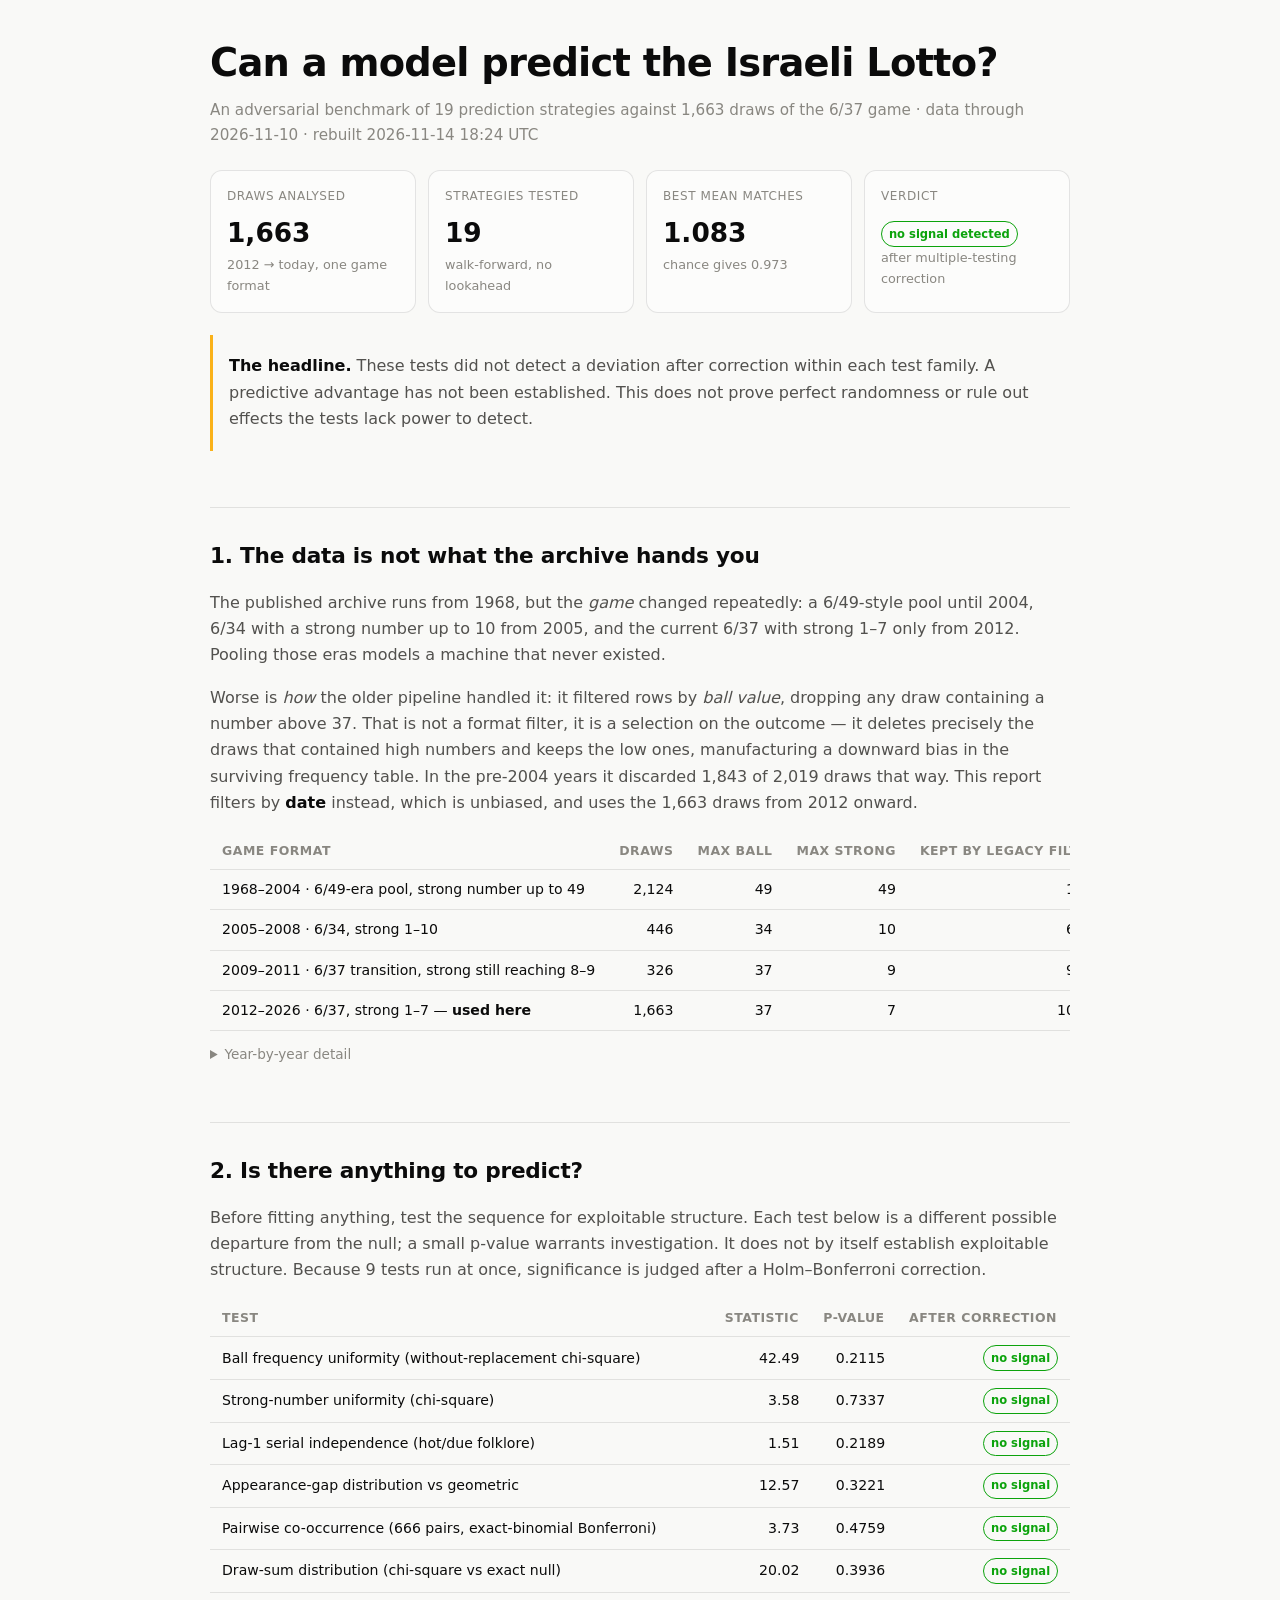
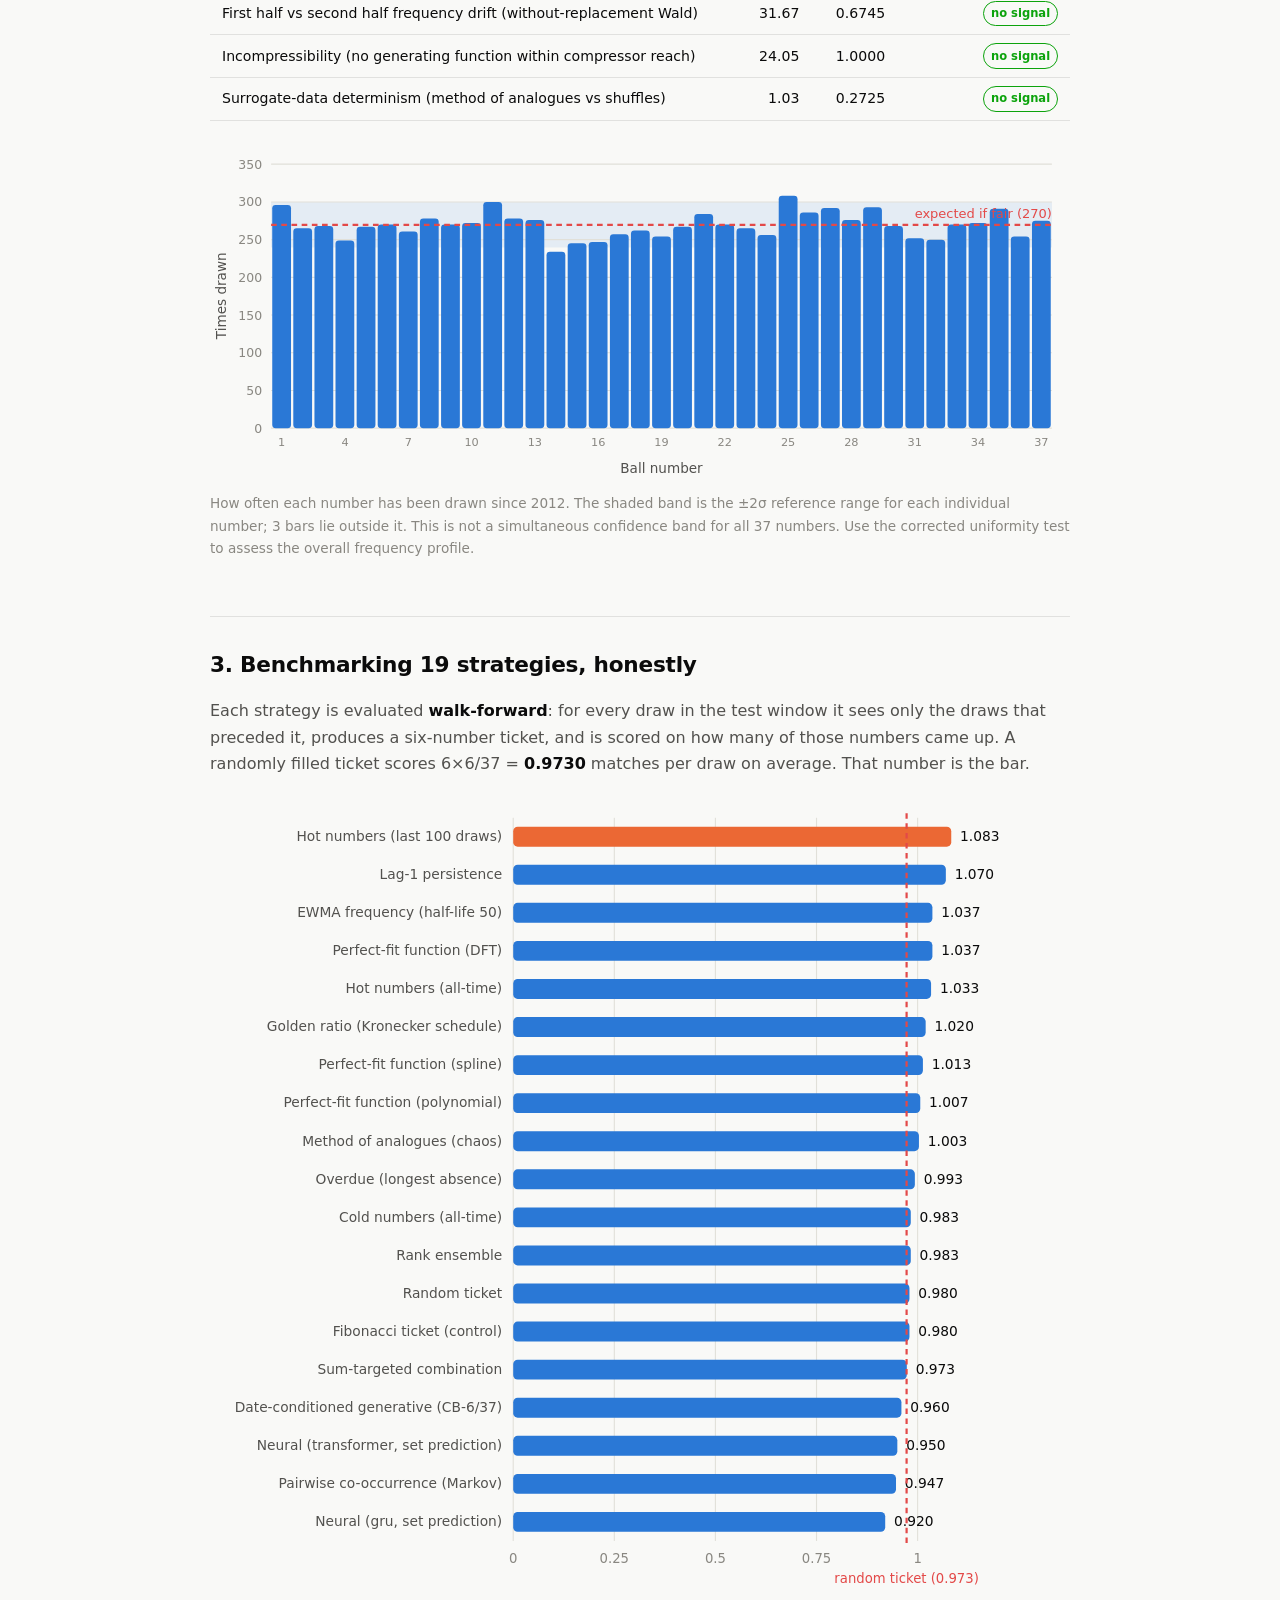
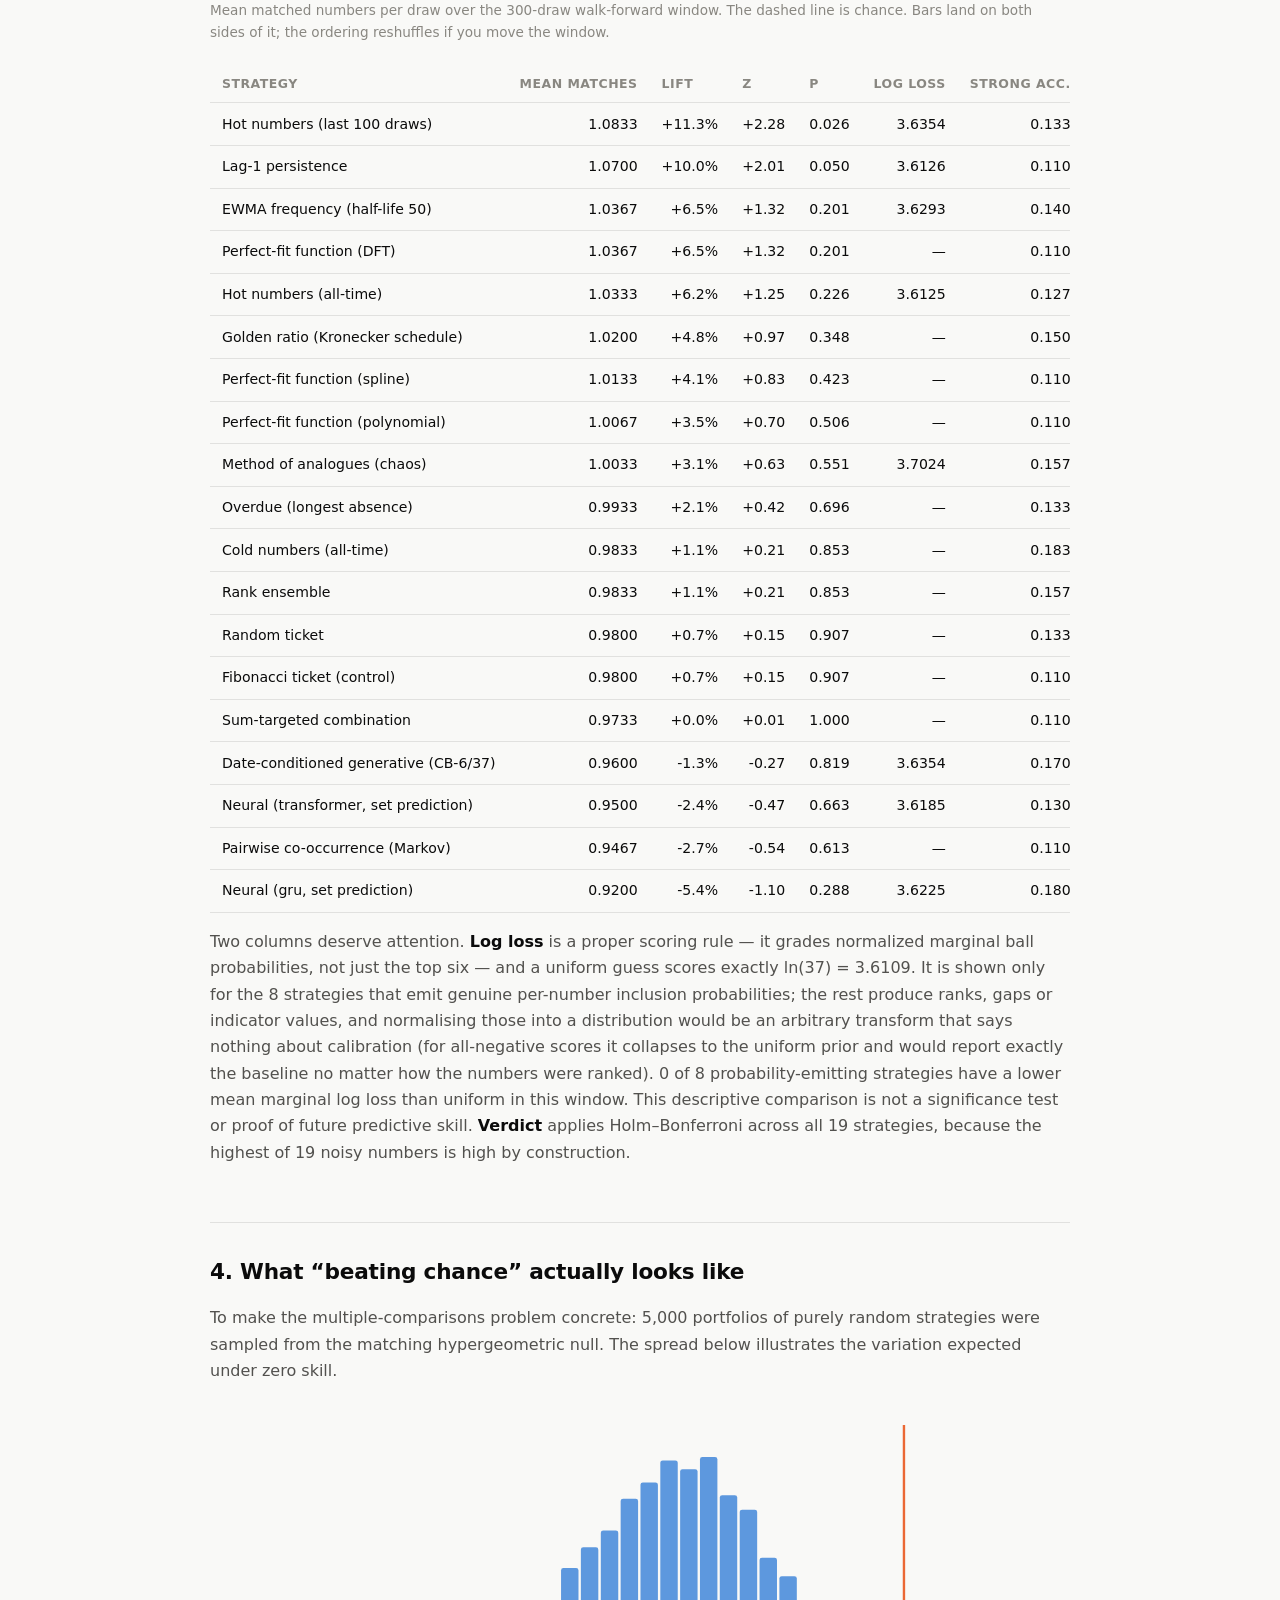
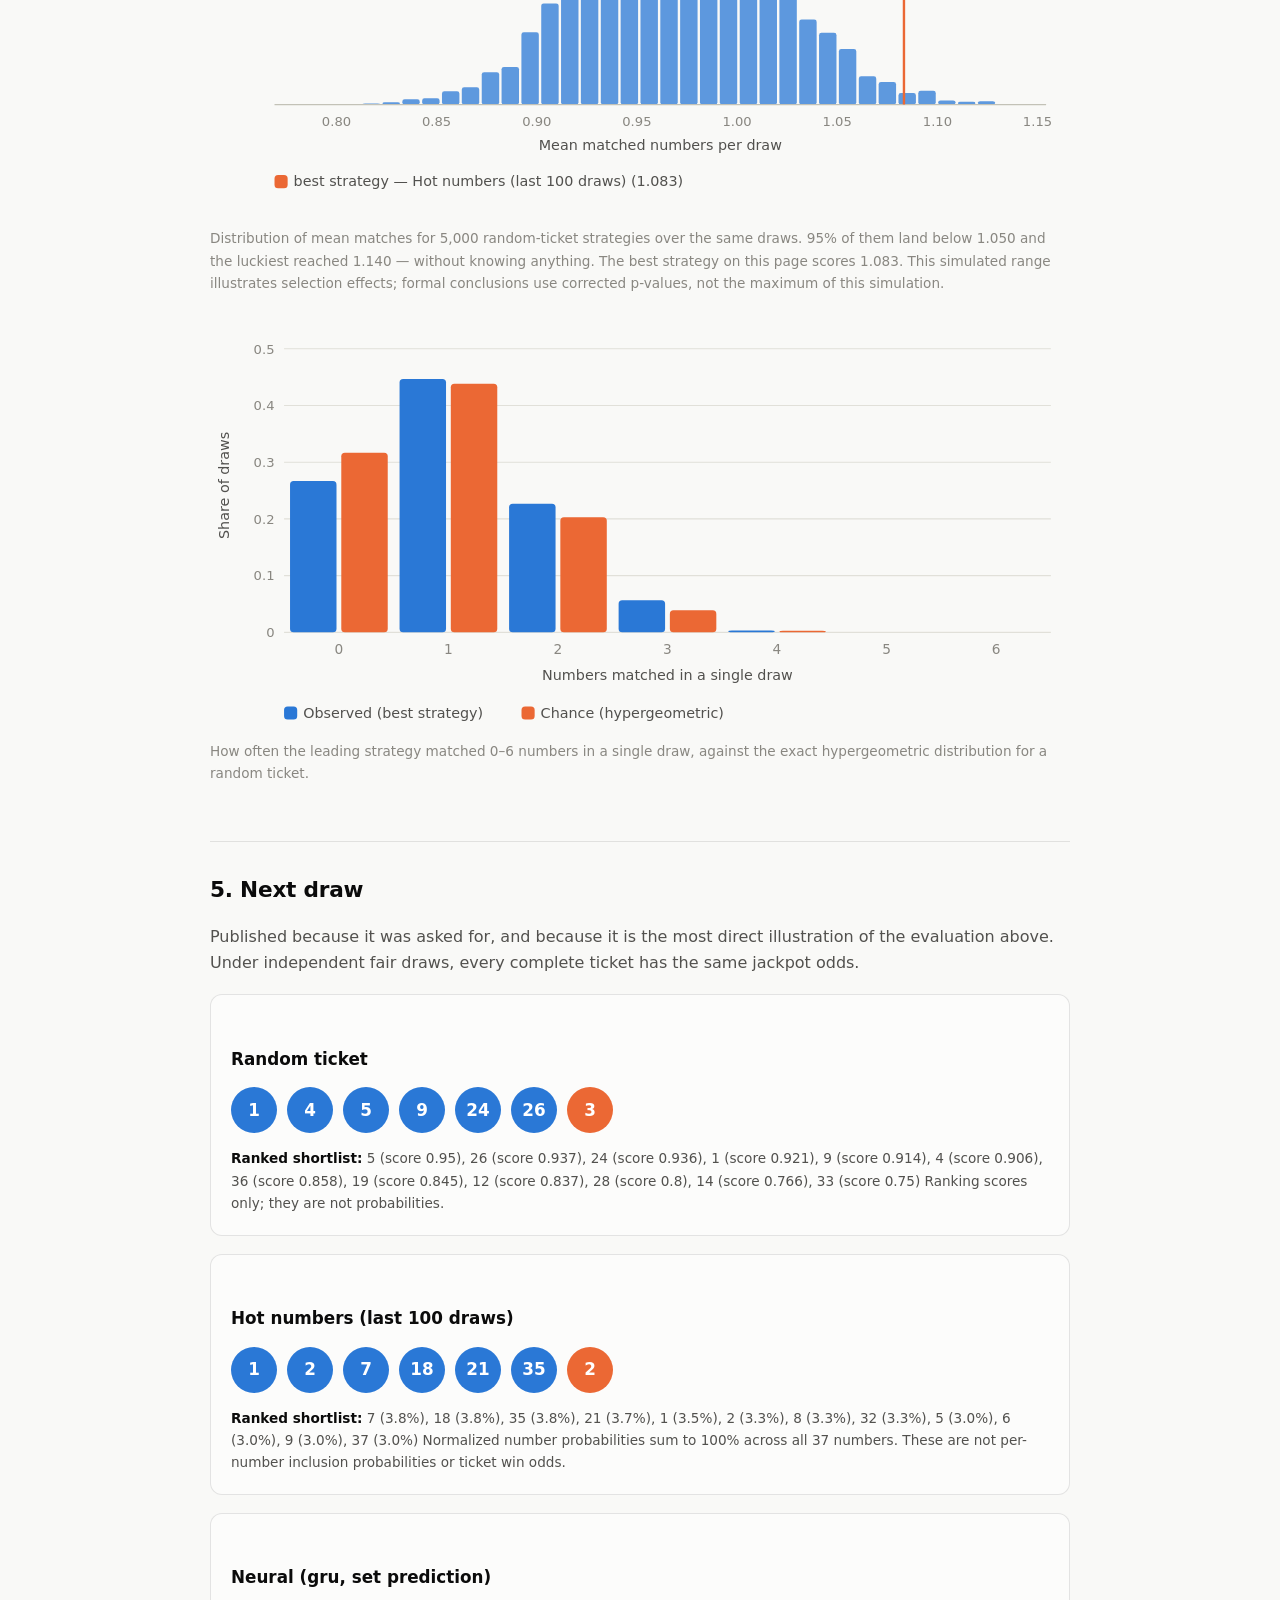
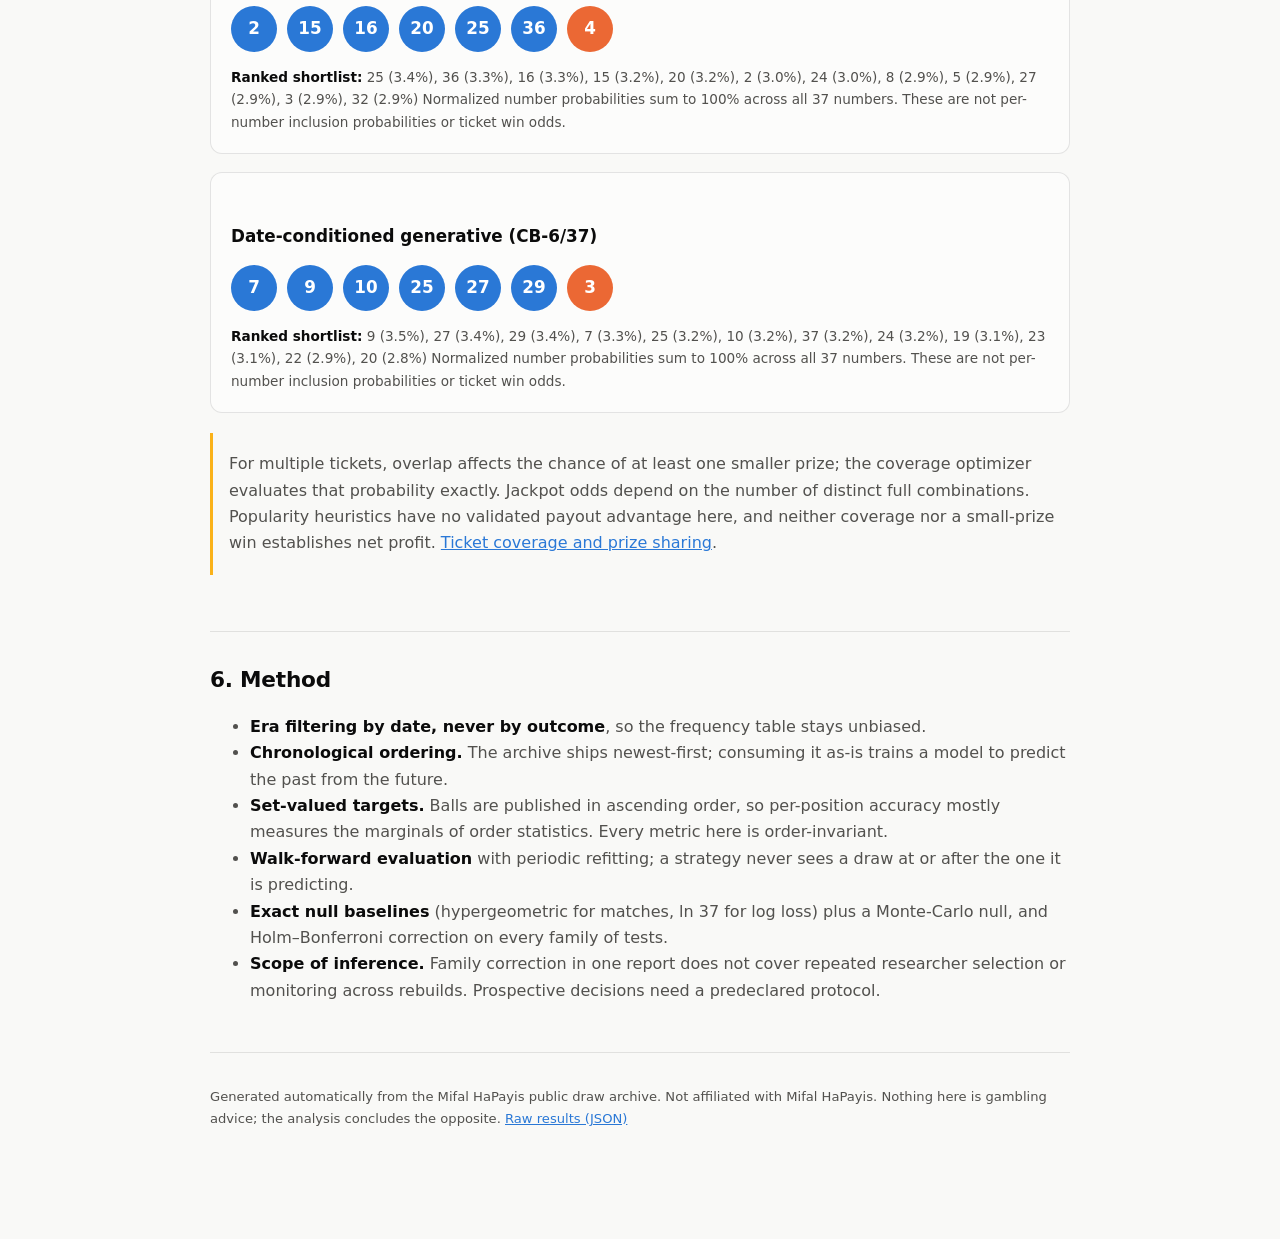
==== commit b68ff8b5: "Add `lotto predict`: every model's best ticket and form for the next draw - `uv run lotto predict` a" ====
--- a/docs/benchmark/index.html
+++ b/docs/benchmark/index.html
@@ -61,7 +61,7 @@
 <h1>Can a model predict the Israeli Lotto?</h1>
 <p class="sub">An adversarial benchmark of 19 prediction strategies against
 1,663 draws of the 6/37 game &middot; data through 2026-11-10 &middot;
-rebuilt 2026-11-14 18:13 UTC</p>
+rebuilt 2026-11-14 18:24 UTC</p>
 
 <div class="tiles">
   <div class="tile"><div class="k">Draws analysed</div><div class="v">1,663</div>
@@ -145,7 +145,7 @@
 <h2>5. Next draw</h2>
 <p>Published because it was asked for, and because it is the most direct illustration of
 the evaluation above. Under independent fair draws, every complete ticket has the same jackpot odds.</p>
-<div class="card"><h3>Random ticket</h3><div class="balls"><div class="ball">1</div><div class="ball">4</div><div class="ball">5</div><div class="ball">9</div><div class="ball">24</div><div class="ball">26</div><div class="ball strong">3</div></div><p style="font-size:.85rem;margin:0"><strong>Ranked shortlist:</strong> 5 (score 0.95), 26 (score 0.937), 24 (score 0.936), 1 (score 0.921), 9 (score 0.914), 4 (score 0.906), 36 (score 0.858), 19 (score 0.845), 12 (score 0.837), 28 (score 0.8), 14 (score 0.766), 33 (score 0.75) Ranking scores only; they are not probabilities.</p></div><div class="card"><h3>Hot numbers (last 100 draws)</h3><div class="balls"><div class="ball">1</div><div class="ball">2</div><div class="ball">7</div><div class="ball">18</div><div class="ball">21</div><div class="ball">35</div><div class="ball strong">2</div></div><p style="font-size:.85rem;margin:0"><strong>Ranked shortlist:</strong> 7 (3.8%), 18 (3.8%), 35 (3.8%), 21 (3.7%), 1 (3.5%), 2 (3.3%), 8 (3.3%), 32 (3.3%), 5 (3.0%), 6 (3.0%), 9 (3.0%), 37 (3.0%) Normalized number probabilities sum to 100% across all 37 numbers. These are not per-number inclusion probabilities or ticket win odds.</p></div><div class="card"><h3>Neural (gru, set prediction)</h3><div class="balls"><div class="ball">2</div><div class="ball">15</div><div class="ball">16</div><div class="ball">20</div><div class="ball">25</div><div class="ball">36</div><div class="ball strong">4</div></div><p style="font-size:.85rem;margin:0"><strong>Ranked shortlist:</strong> 25 (3.4%), 36 (3.3%), 16 (3.3%), 15 (3.2%), 20 (3.2%), 2 (3.0%), 24 (3.0%), 8 (2.9%), 5 (2.9%), 27 (2.9%), 3 (2.9%), 32 (2.9%) Normalized number probabilities sum to 100% across all 37 numbers. These are not per-number inclusion probabilities or ticket win odds.</p></div><div class="card"><h3>Date-conditioned generative (CB-6/37)</h3><div class="balls"><div class="ball">7</div><div class="ball">10</div><div class="ball">23</div><div class="ball">25</div><div class="ball">27</div><div class="ball">29</div><div class="ball strong">5</div></div><p style="font-size:.85rem;margin:0"><strong>Ranked shortlist:</strong> 29 (3.7%), 25 (3.4%), 27 (3.3%), 10 (3.3%), 23 (3.2%), 7 (3.1%), 9 (3.1%), 6 (3.0%), 2 (3.0%), 5 (3.0%), 34 (2.9%), 3 (2.9%) Normalized number probabilities sum to 100% across all 37 numbers. These are not per-number inclusion probabilities or ticket win odds.</p></div>
+<div class="card"><h3>Random ticket</h3><div class="balls"><div class="ball">1</div><div class="ball">4</div><div class="ball">5</div><div class="ball">9</div><div class="ball">24</div><div class="ball">26</div><div class="ball strong">3</div></div><p style="font-size:.85rem;margin:0"><strong>Ranked shortlist:</strong> 5 (score 0.95), 26 (score 0.937), 24 (score 0.936), 1 (score 0.921), 9 (score 0.914), 4 (score 0.906), 36 (score 0.858), 19 (score 0.845), 12 (score 0.837), 28 (score 0.8), 14 (score 0.766), 33 (score 0.75) Ranking scores only; they are not probabilities.</p></div><div class="card"><h3>Hot numbers (last 100 draws)</h3><div class="balls"><div class="ball">1</div><div class="ball">2</div><div class="ball">7</div><div class="ball">18</div><div class="ball">21</div><div class="ball">35</div><div class="ball strong">2</div></div><p style="font-size:.85rem;margin:0"><strong>Ranked shortlist:</strong> 7 (3.8%), 18 (3.8%), 35 (3.8%), 21 (3.7%), 1 (3.5%), 2 (3.3%), 8 (3.3%), 32 (3.3%), 5 (3.0%), 6 (3.0%), 9 (3.0%), 37 (3.0%) Normalized number probabilities sum to 100% across all 37 numbers. These are not per-number inclusion probabilities or ticket win odds.</p></div><div class="card"><h3>Neural (gru, set prediction)</h3><div class="balls"><div class="ball">2</div><div class="ball">15</div><div class="ball">16</div><div class="ball">20</div><div class="ball">25</div><div class="ball">36</div><div class="ball strong">4</div></div><p style="font-size:.85rem;margin:0"><strong>Ranked shortlist:</strong> 25 (3.4%), 36 (3.3%), 16 (3.3%), 15 (3.2%), 20 (3.2%), 2 (3.0%), 24 (3.0%), 8 (2.9%), 5 (2.9%), 27 (2.9%), 3 (2.9%), 32 (2.9%) Normalized number probabilities sum to 100% across all 37 numbers. These are not per-number inclusion probabilities or ticket win odds.</p></div><div class="card"><h3>Date-conditioned generative (CB-6/37)</h3><div class="balls"><div class="ball">7</div><div class="ball">9</div><div class="ball">10</div><div class="ball">25</div><div class="ball">27</div><div class="ball">29</div><div class="ball strong">3</div></div><p style="font-size:.85rem;margin:0"><strong>Ranked shortlist:</strong> 9 (3.5%), 27 (3.4%), 29 (3.4%), 7 (3.3%), 25 (3.2%), 10 (3.2%), 37 (3.2%), 24 (3.2%), 19 (3.1%), 23 (3.1%), 22 (2.9%), 20 (2.8%) Normalized number probabilities sum to 100% across all 37 numbers. These are not per-number inclusion probabilities or ticket win odds.</p></div>
 <div class="note"><p>For multiple tickets, overlap affects the chance of at least one smaller
 prize; the coverage optimizer evaluates that probability exactly. Jackpot odds depend on
 the number of distinct full combinations. Popularity heuristics have no validated payout
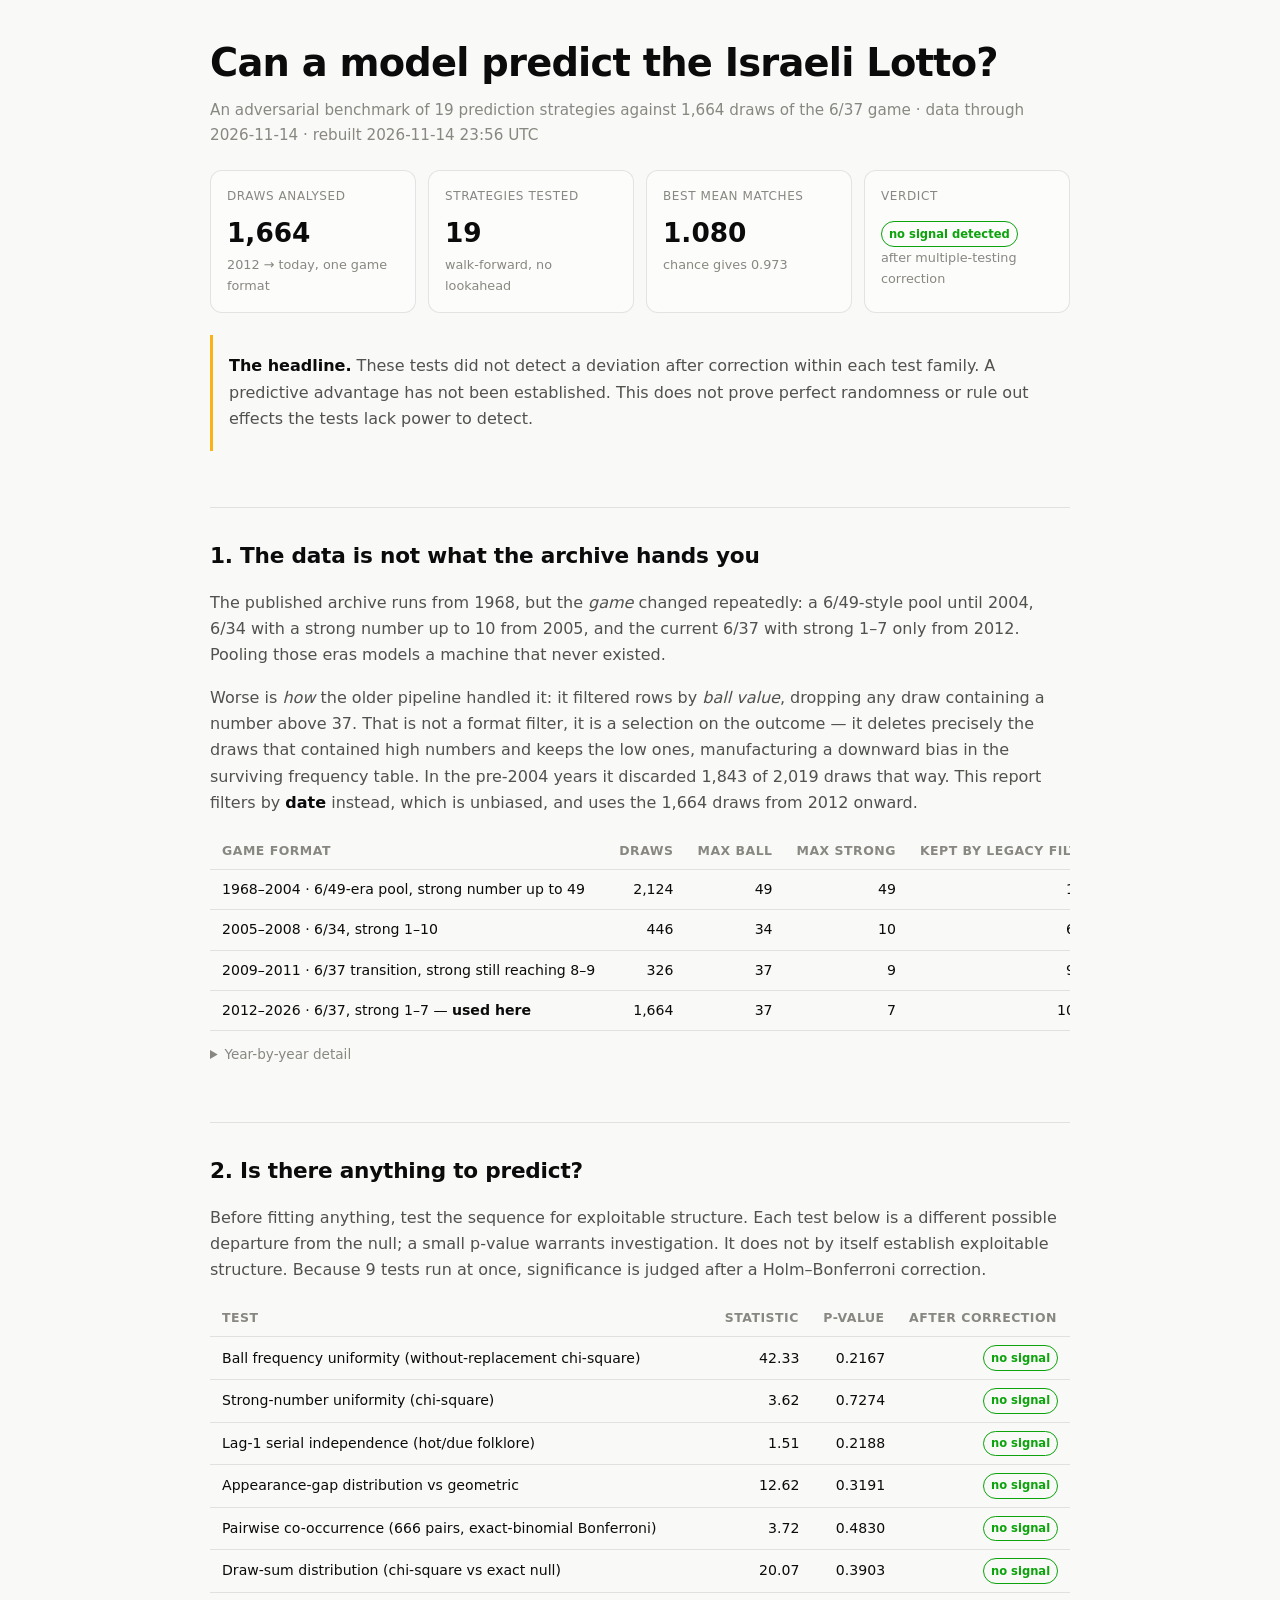
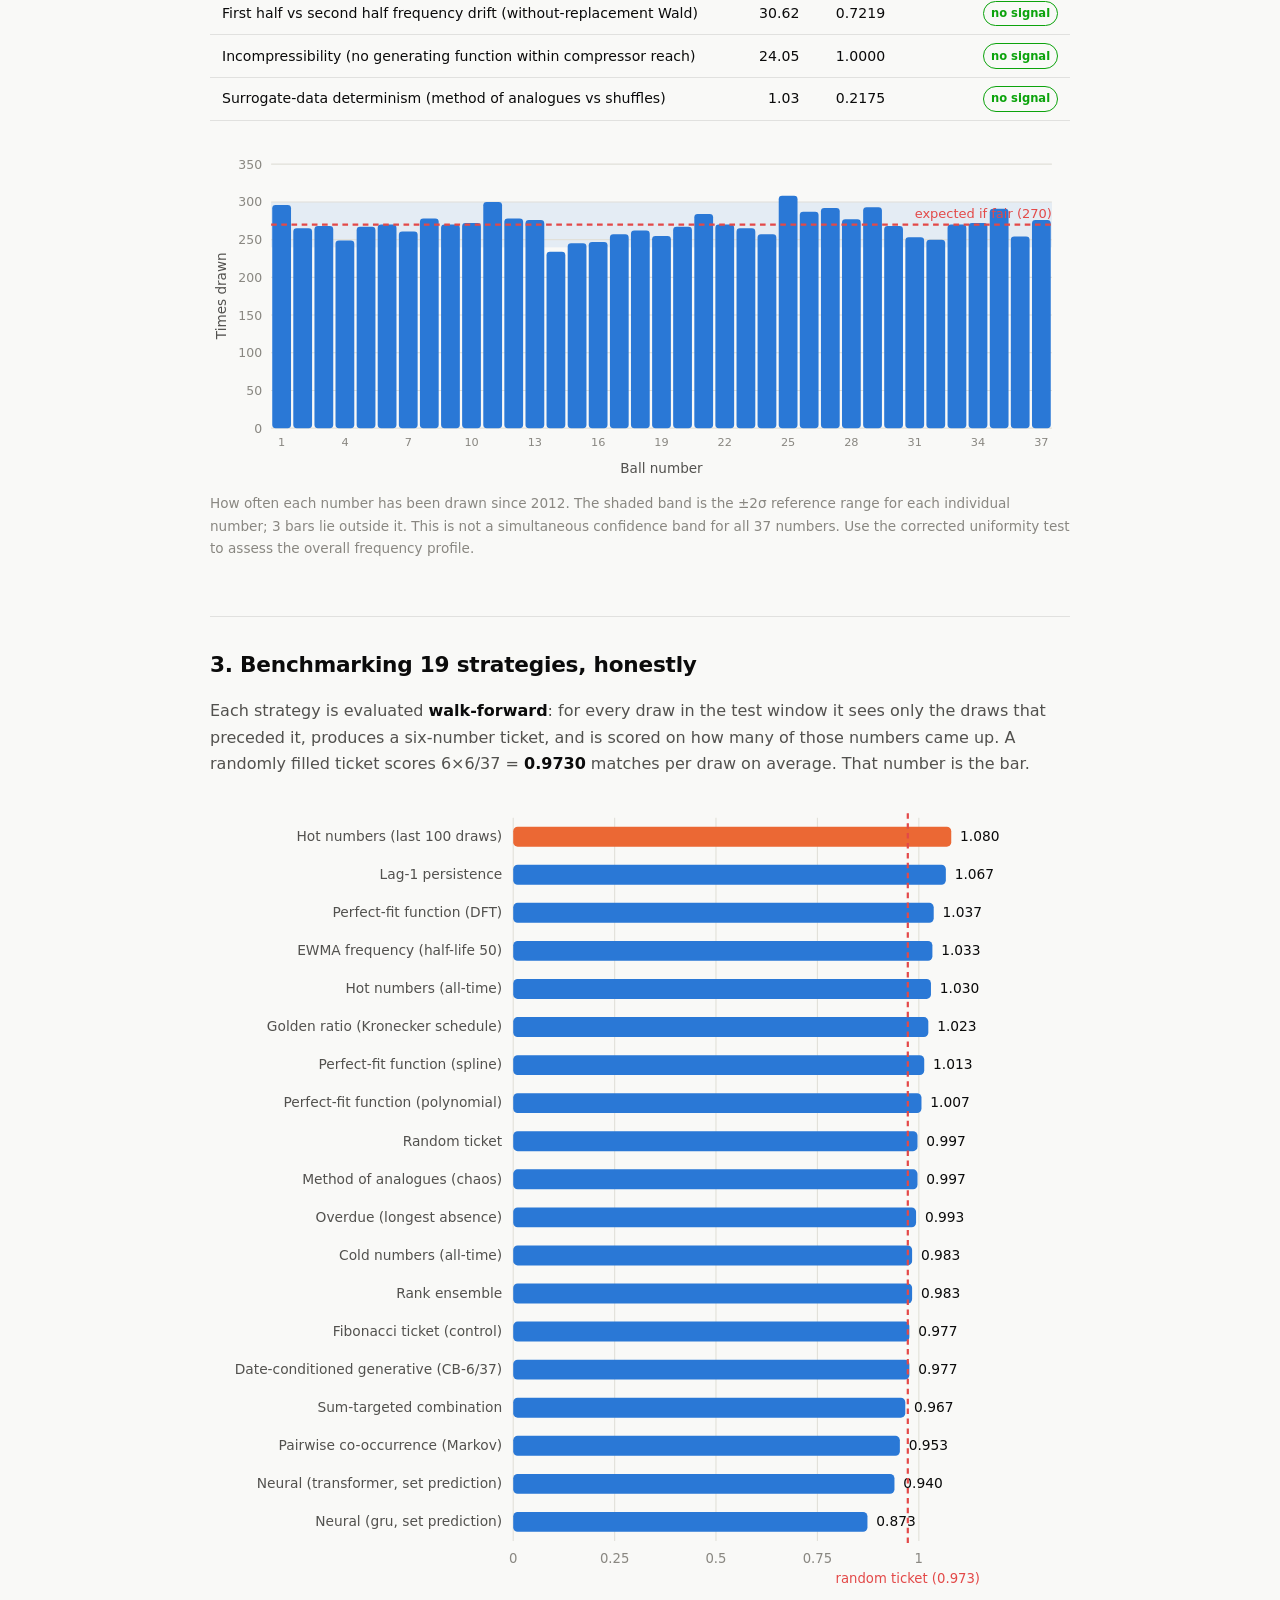
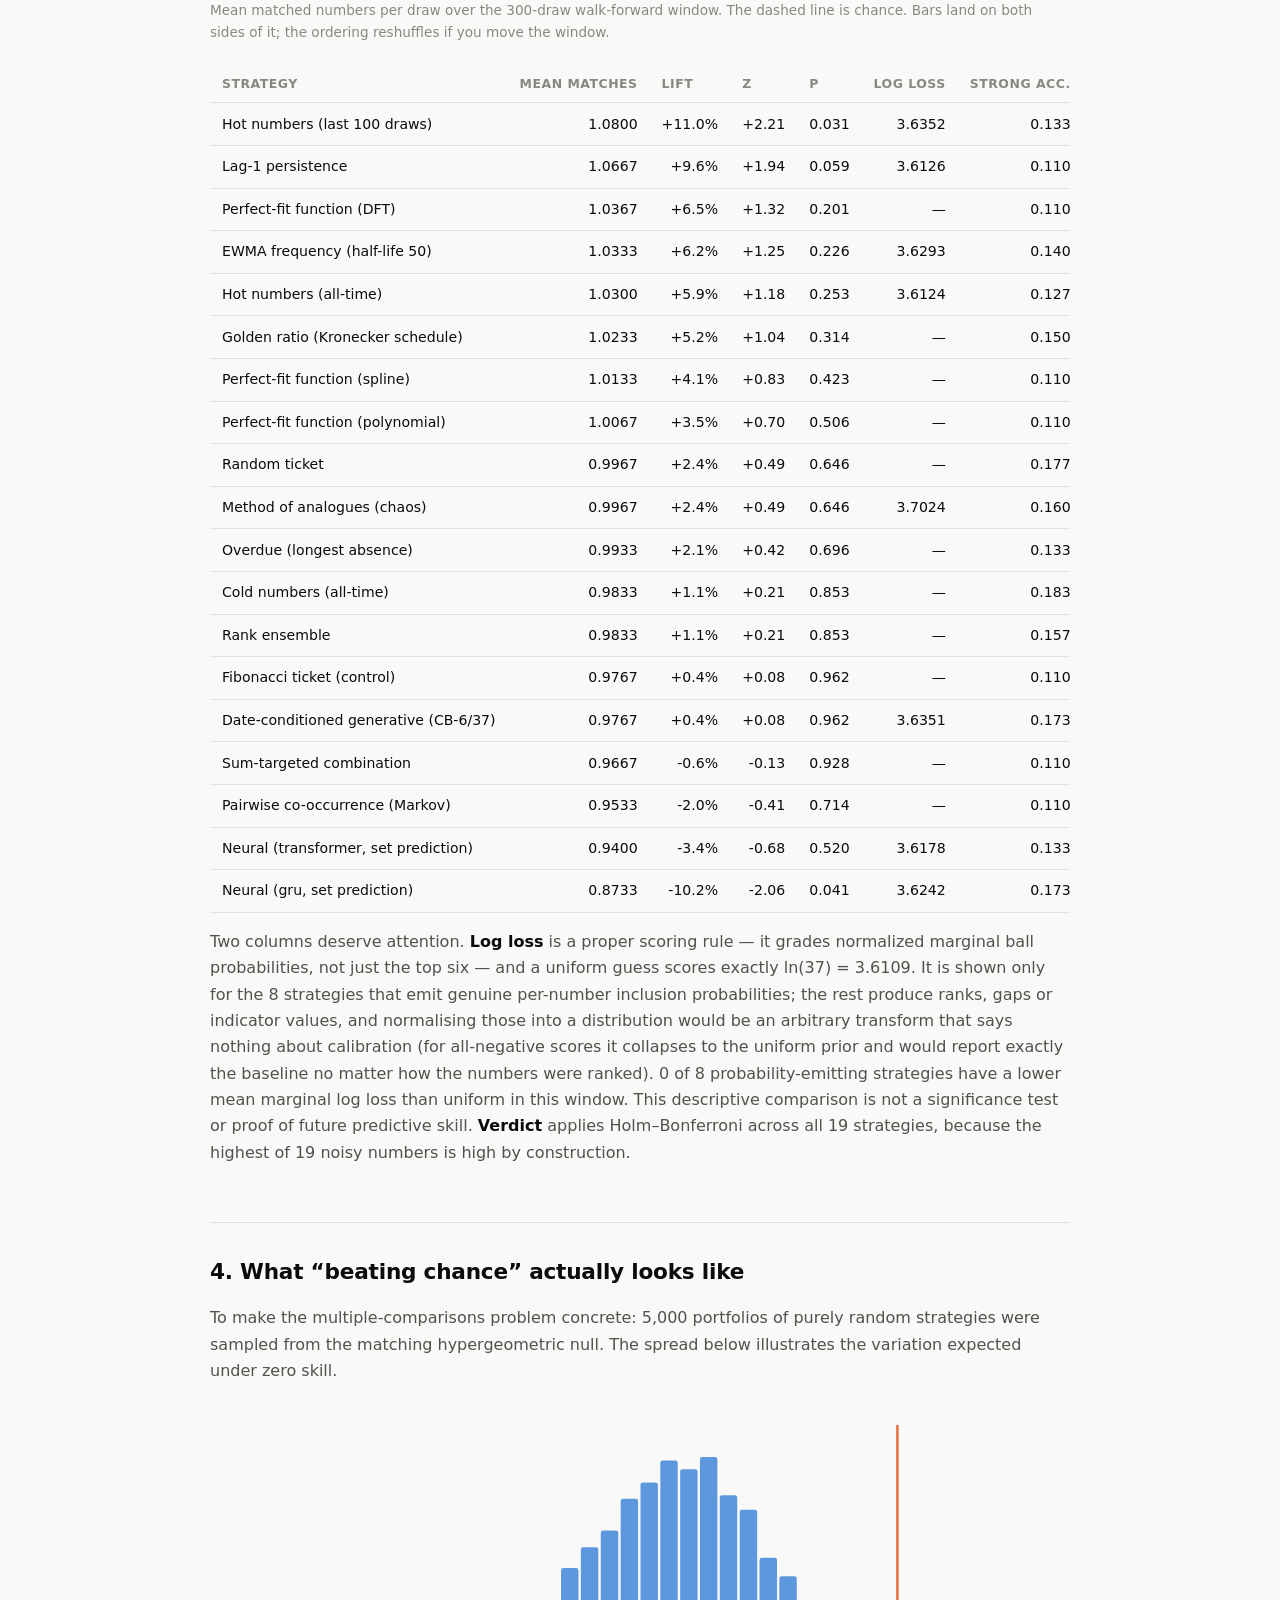
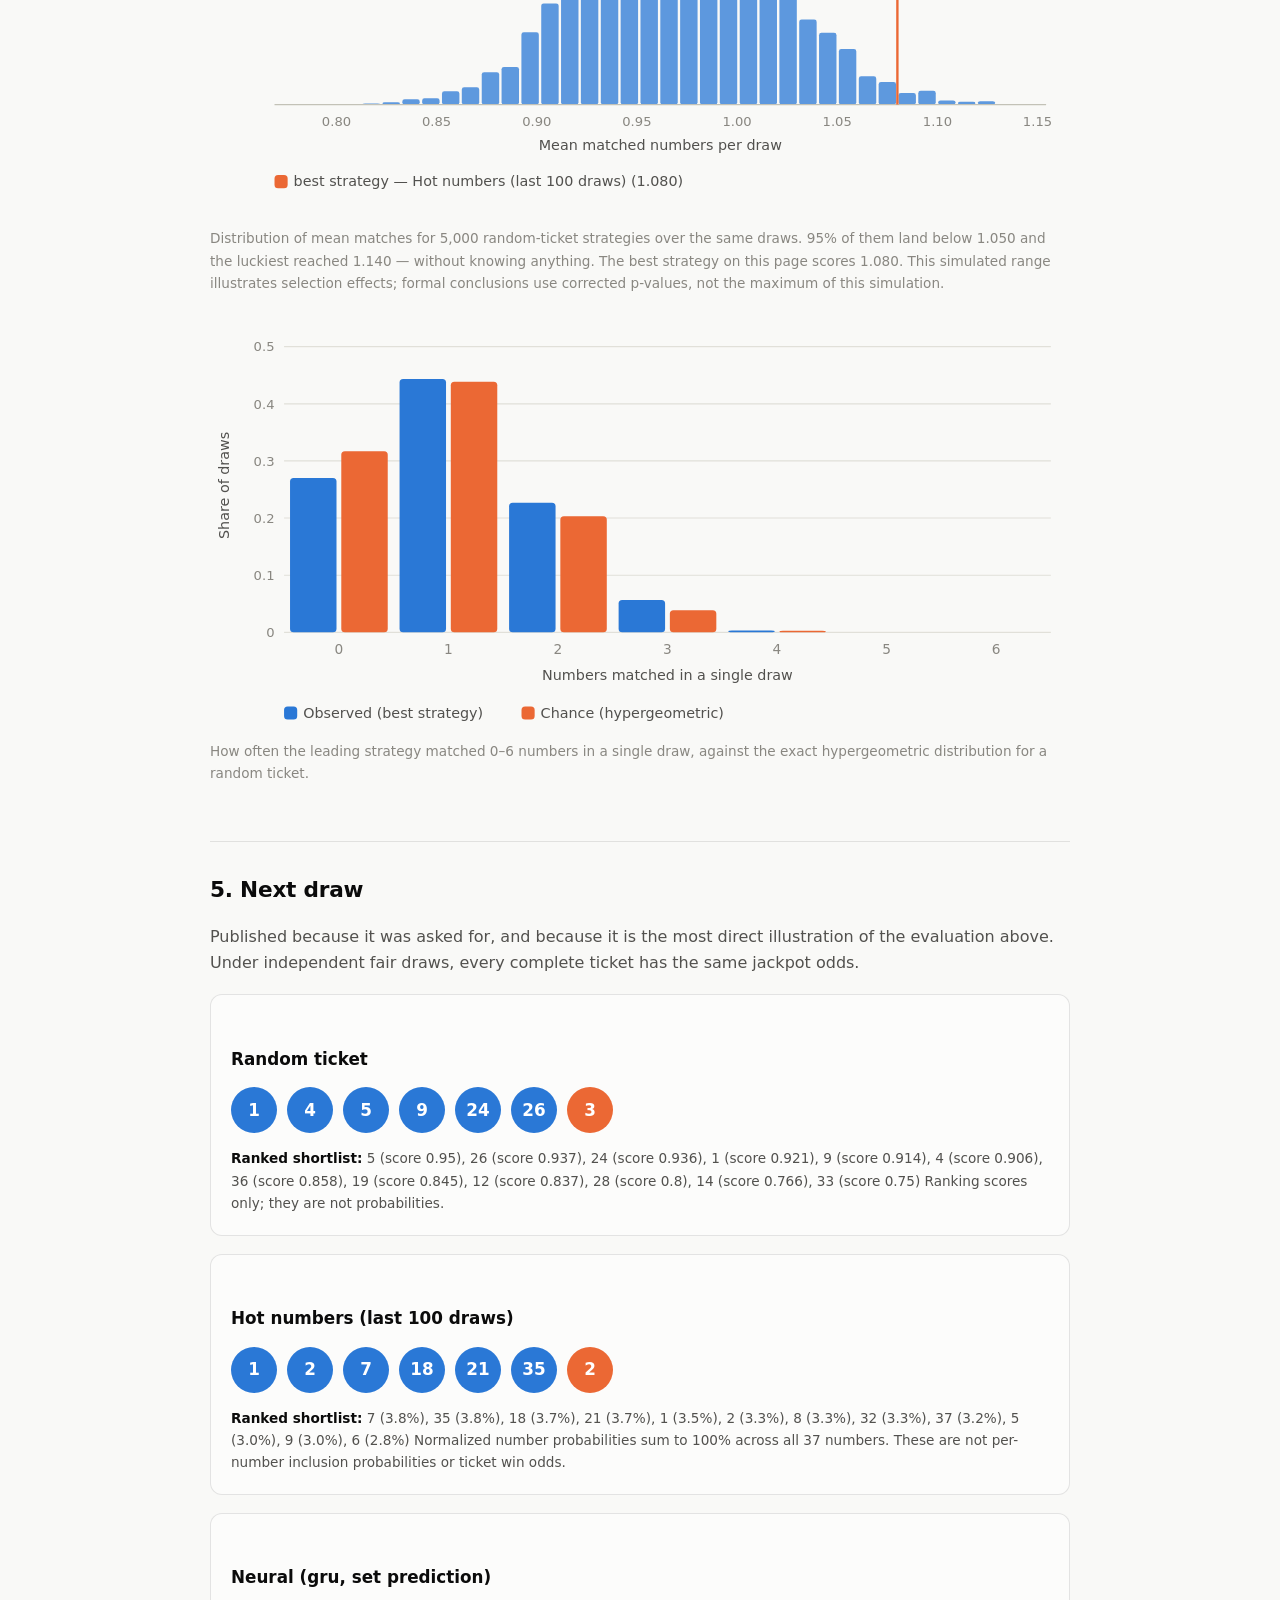
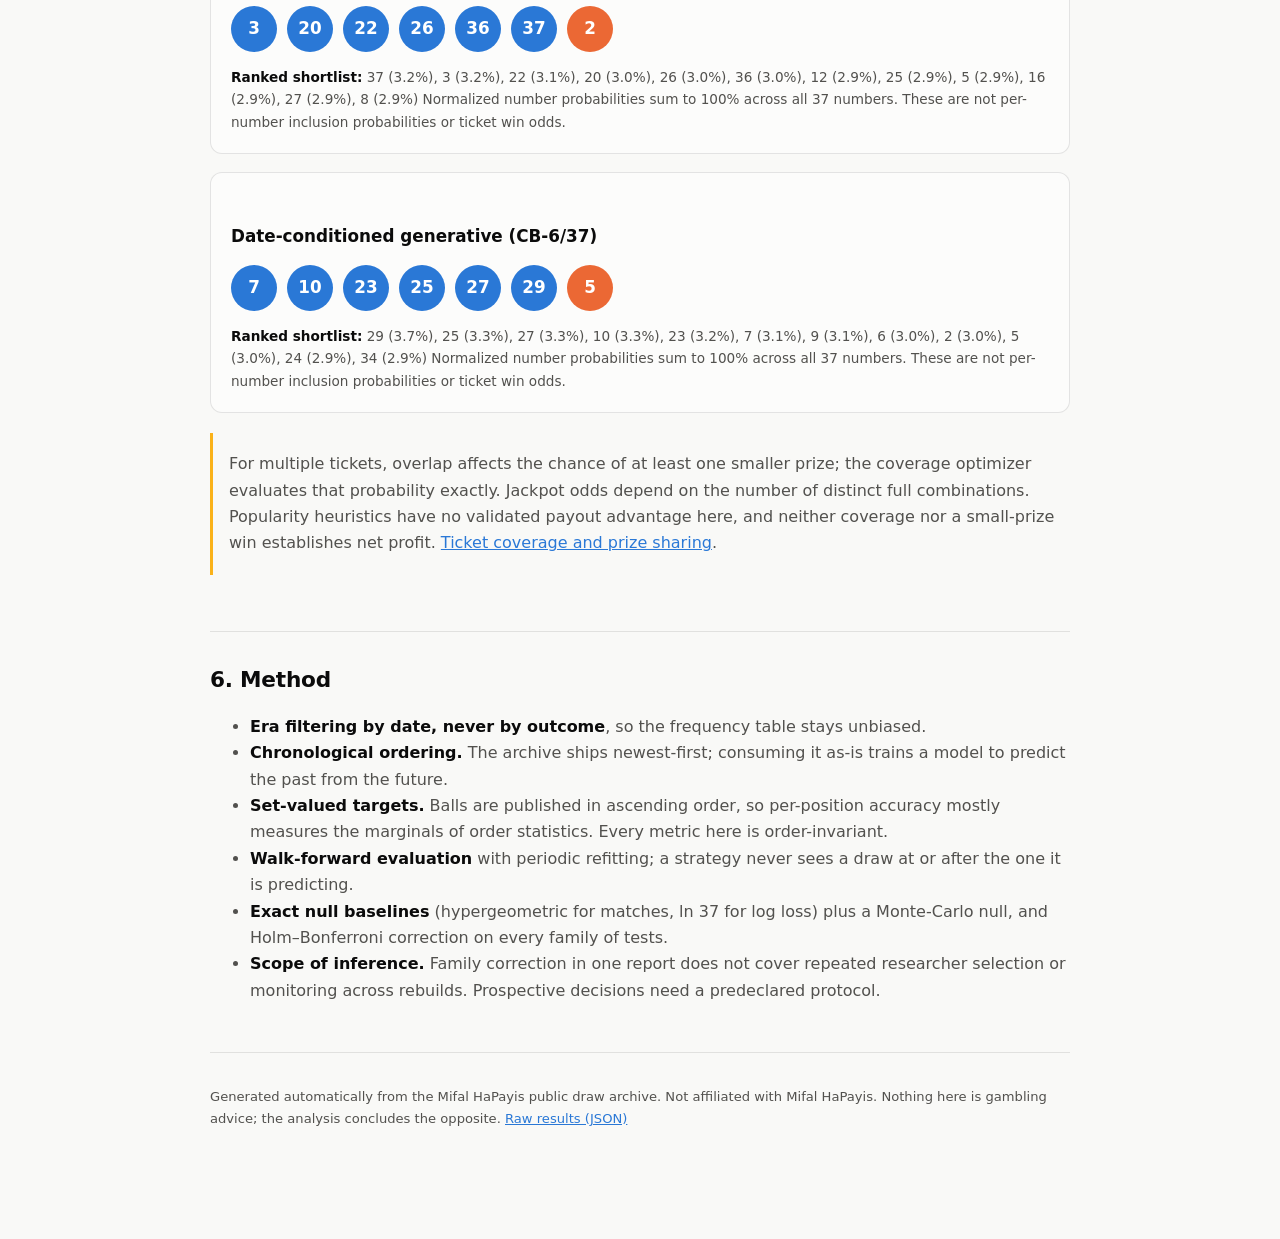
==== commit 4951cd7b: "Harden the dashboard, add the 14 November draw, rebuild the report Dashboard hardening (written outs" ====
--- a/docs/benchmark/index.html
+++ b/docs/benchmark/index.html
@@ -60,15 +60,15 @@
 <main>
 <h1>Can a model predict the Israeli Lotto?</h1>
 <p class="sub">An adversarial benchmark of 19 prediction strategies against
-1,663 draws of the 6/37 game &middot; data through 2026-11-10 &middot;
-rebuilt 2026-11-14 18:24 UTC</p>
+1,664 draws of the 6/37 game &middot; data through 2026-11-14 &middot;
+rebuilt 2026-11-14 23:56 UTC</p>
 
 <div class="tiles">
-  <div class="tile"><div class="k">Draws analysed</div><div class="v">1,663</div>
+  <div class="tile"><div class="k">Draws analysed</div><div class="v">1,664</div>
     <div class="n">2012 &rarr; today, one game format</div></div>
   <div class="tile"><div class="k">Strategies tested</div><div class="v">19</div>
     <div class="n">walk-forward, no lookahead</div></div>
-  <div class="tile"><div class="k">Best mean matches</div><div class="v">1.083</div>
+  <div class="tile"><div class="k">Best mean matches</div><div class="v">1.080</div>
     <div class="n">chance gives 0.973</div></div>
   <div class="tile"><div class="k">Verdict</div><div class="v" style="font-size:1.05rem;padding-top:8px"><span class="pill no">no signal detected</span></div>
     <div class="n">after multiple-testing correction</div></div>
@@ -87,11 +87,11 @@
 keeps the low ones, manufacturing a downward bias in the surviving frequency table.
 In the pre-2004 years it discarded 1,843 of
 2,019 draws that way. This report filters by <strong>date</strong>
-instead, which is unbiased, and uses the 1,663 draws from 2012 onward.</p>
-<div class="scroll"><table><thead><tr><th>Game format</th><th>Draws</th><th>Max ball</th><th>Max strong</th><th>Kept by legacy filter</th></tr></thead><tbody><tr><td class="">1968&ndash;2004 &middot; 6/49-era pool, strong number up to 49</td><td class="num">2,124</td><td class="num">49</td><td class="num">49</td><td class="num">11%</td></tr><tr><td class="">2005&ndash;2008 &middot; 6/34, strong 1&ndash;10</td><td class="num">446</td><td class="num">34</td><td class="num">10</td><td class="num">69%</td></tr><tr><td class="">2009&ndash;2011 &middot; 6/37 transition, strong still reaching 8&ndash;9</td><td class="num">326</td><td class="num">37</td><td class="num">9</td><td class="num">92%</td></tr><tr><td class="">2012&ndash;2026 &middot; 6/37, strong 1&ndash;7 &mdash; <strong>used here</strong></td><td class="num">1,663</td><td class="num">37</td><td class="num">7</td><td class="num">100%</td></tr></tbody></table></div>
+instead, which is unbiased, and uses the 1,664 draws from 2012 onward.</p>
+<div class="scroll"><table><thead><tr><th>Game format</th><th>Draws</th><th>Max ball</th><th>Max strong</th><th>Kept by legacy filter</th></tr></thead><tbody><tr><td class="">1968&ndash;2004 &middot; 6/49-era pool, strong number up to 49</td><td class="num">2,124</td><td class="num">49</td><td class="num">49</td><td class="num">11%</td></tr><tr><td class="">2005&ndash;2008 &middot; 6/34, strong 1&ndash;10</td><td class="num">446</td><td class="num">34</td><td class="num">10</td><td class="num">69%</td></tr><tr><td class="">2009&ndash;2011 &middot; 6/37 transition, strong still reaching 8&ndash;9</td><td class="num">326</td><td class="num">37</td><td class="num">9</td><td class="num">92%</td></tr><tr><td class="">2012&ndash;2026 &middot; 6/37, strong 1&ndash;7 &mdash; <strong>used here</strong></td><td class="num">1,664</td><td class="num">37</td><td class="num">7</td><td class="num">100%</td></tr></tbody></table></div>
 <details><summary style="cursor:pointer;color:var(--muted);font-size:.85rem;margin-top:12px">
 Year-by-year detail</summary>
-<div class="scroll"><table><thead><tr><th>Year</th><th>Draws</th><th>Max ball</th><th>Max strong</th><th>Kept by legacy filter</th></tr></thead><tbody><tr><td class="">1968</td><td class="num">18</td><td class="num">39</td><td class="num">39</td><td class="num">33%</td></tr><tr><td class="">1969</td><td class="num">52</td><td class="num">39</td><td class="num">39</td><td class="num">12%</td></tr><tr><td class="">1970</td><td class="num">52</td><td class="num">39</td><td class="num">39</td><td class="num">8%</td></tr><tr><td class="">1971</td><td class="num">51</td><td class="num">39</td><td class="num">38</td><td class="num">16%</td></tr><tr><td class="">1972</td><td class="num">52</td><td class="num">39</td><td class="num">38</td><td class="num">21%</td></tr><tr><td class="">1973</td><td class="num">50</td><td class="num">39</td><td class="num">39</td><td class="num">6%</td></tr><tr><td class="">1974</td><td class="num">53</td><td class="num">39</td><td class="num">39</td><td class="num">19%</td></tr><tr><td class="">1975</td><td class="num">52</td><td class="num">39</td><td class="num">39</td><td class="num">13%</td></tr><tr><td class="">1976</td><td class="num">52</td><td class="num">39</td><td class="num">38</td><td class="num">17%</td></tr><tr><td class="">1977</td><td class="num">52</td><td class="num">39</td><td class="num">36</td><td class="num">19%</td></tr><tr><td class="">1978</td><td class="num">51</td><td class="num">39</td><td class="num">39</td><td class="num">10%</td></tr><tr><td class="">1979</td><td class="num">52</td><td class="num">39</td><td class="num">39</td><td class="num">13%</td></tr><tr><td class="">1980</td><td class="num">53</td><td class="num">39</td><td class="num">39</td><td class="num">11%</td></tr><tr><td class="">1981</td><td class="num">52</td><td class="num">39</td><td class="num">39</td><td class="num">12%</td></tr><tr><td class="">1982</td><td class="num">52</td><td class="num">40</td><td class="num">39</td><td class="num">10%</td></tr><tr><td class="">1983</td><td class="num">52</td><td class="num">40</td><td class="num">39</td><td class="num">8%</td></tr><tr><td class="">1984</td><td class="num">52</td><td class="num">40</td><td class="num">40</td><td class="num">12%</td></tr><tr><td class="">1985</td><td class="num">53</td><td class="num">40</td><td class="num">39</td><td class="num">9%</td></tr><tr><td class="">1986</td><td class="num">52</td><td class="num">42</td><td class="num">42</td><td class="num">8%</td></tr><tr><td class="">1987</td><td class="num">52</td><td class="num">42</td><td class="num">41</td><td class="num">8%</td></tr><tr><td class="">1988</td><td class="num">52</td><td class="num">42</td><td class="num">42</td><td class="num">12%</td></tr><tr><td class="">1989</td><td class="num">52</td><td class="num">42</td><td class="num">41</td><td class="num">10%</td></tr><tr><td class="">1990</td><td class="num">52</td><td class="num">45</td><td class="num">42</td><td class="num">12%</td></tr><tr><td class="">1991</td><td class="num">52</td><td class="num">45</td><td class="num">45</td><td class="num">10%</td></tr><tr><td class="">1992</td><td class="num">52</td><td class="num">45</td><td class="num">45</td><td class="num">6%</td></tr><tr><td class="">1993</td><td class="num">52</td><td class="num">48</td><td class="num">49</td><td class="num">6%</td></tr><tr><td class="">1994</td><td class="num">52</td><td class="num">49</td><td class="num">49</td><td class="num">4%</td></tr><tr><td class="">1995</td><td class="num">51</td><td class="num">49</td><td class="num">49</td><td class="num">2%</td></tr><tr><td class="">1996</td><td class="num">53</td><td class="num">49</td><td class="num">49</td><td class="num">6%</td></tr><tr><td class="">1997</td><td class="num">52</td><td class="num">49</td><td class="num">48</td><td class="num">2%</td></tr><tr><td class="">1998</td><td class="num">51</td><td class="num">49</td><td class="num">49</td><td class="num">2%</td></tr><tr><td class="">1999</td><td class="num">52</td><td class="num">49</td><td class="num">48</td><td class="num">0%</td></tr><tr><td class="">2000</td><td class="num">78</td><td class="num">49</td><td class="num">48</td><td class="num">1%</td></tr><tr><td class="">2001</td><td class="num">104</td><td class="num">45</td><td class="num">45</td><td class="num">4%</td></tr><tr><td class="">2002</td><td class="num">105</td><td class="num">45</td><td class="num">45</td><td class="num">6%</td></tr><tr><td class="">2003</td><td class="num">104</td><td class="num">45</td><td class="num">45</td><td class="num">3%</td></tr><tr><td class="">2004</td><td class="num">105</td><td class="num">45</td><td class="num">45</td><td class="num">59%</td></tr><tr><td class="">2005</td><td class="num">106</td><td class="num">34</td><td class="num">10</td><td class="num">70%</td></tr><tr><td class="">2006</td><td class="num">115</td><td class="num">34</td><td class="num">10</td><td class="num">65%</td></tr><tr><td class="">2007</td><td class="num">117</td><td class="num">34</td><td class="num">10</td><td class="num">68%</td></tr><tr><td class="">2008</td><td class="num">108</td><td class="num">34</td><td class="num">10</td><td class="num">71%</td></tr><tr><td class="">2009</td><td class="num">113</td><td class="num">37</td><td class="num">9</td><td class="num">86%</td></tr><tr><td class="">2010</td><td class="num">108</td><td class="num">37</td><td class="num">8</td><td class="num">91%</td></tr><tr><td class="">2011</td><td class="num">105</td><td class="num">37</td><td class="num">8</td><td class="num">99%</td></tr><tr><td class="">2012</td><td class="num">118</td><td class="num">37</td><td class="num">7</td><td class="num">100%</td></tr><tr><td class="">2013</td><td class="num">105</td><td class="num">37</td><td class="num">7</td><td class="num">100%</td></tr><tr><td class="">2014</td><td class="num">104</td><td class="num">37</td><td class="num">7</td><td class="num">100%</td></tr><tr><td class="">2015</td><td class="num">104</td><td class="num">37</td><td class="num">7</td><td class="num">100%</td></tr><tr><td class="">2016</td><td class="num">105</td><td class="num">37</td><td class="num">7</td><td class="num">100%</td></tr><tr><td class="">2017</td><td class="num">116</td><td class="num">37</td><td class="num">7</td><td class="num">100%</td></tr><tr><td class="">2018</td><td class="num">118</td><td class="num">37</td><td class="num">7</td><td class="num">100%</td></tr><tr><td class="">2019</td><td class="num">119</td><td class="num">37</td><td class="num">7</td><td class="num">100%</td></tr><tr><td class="">2020</td><td class="num">97</td><td class="num">37</td><td class="num">7</td><td class="num">100%</td></tr><tr><td class="">2021</td><td class="num">118</td><td class="num">37</td><td class="num">7</td><td class="num">100%</td></tr><tr><td class="">2022</td><td class="num">118</td><td class="num">37</td><td class="num">7</td><td class="num">100%</td></tr><tr><td class="">2023</td><td class="num">106</td><td class="num">37</td><td class="num">7</td><td class="num">100%</td></tr><tr><td class="">2024</td><td class="num">119</td><td class="num">37</td><td class="num">7</td><td class="num">100%</td></tr><tr><td class="">2025</td><td class="num">116</td><td class="num">37</td><td class="num">7</td><td class="num">100%</td></tr><tr><td class="">2026</td><td class="num">100</td><td class="num">37</td><td class="num">7</td><td class="num">100%</td></tr></tbody></table></div>
+<div class="scroll"><table><thead><tr><th>Year</th><th>Draws</th><th>Max ball</th><th>Max strong</th><th>Kept by legacy filter</th></tr></thead><tbody><tr><td class="">1968</td><td class="num">18</td><td class="num">39</td><td class="num">39</td><td class="num">33%</td></tr><tr><td class="">1969</td><td class="num">52</td><td class="num">39</td><td class="num">39</td><td class="num">12%</td></tr><tr><td class="">1970</td><td class="num">52</td><td class="num">39</td><td class="num">39</td><td class="num">8%</td></tr><tr><td class="">1971</td><td class="num">51</td><td class="num">39</td><td class="num">38</td><td class="num">16%</td></tr><tr><td class="">1972</td><td class="num">52</td><td class="num">39</td><td class="num">38</td><td class="num">21%</td></tr><tr><td class="">1973</td><td class="num">50</td><td class="num">39</td><td class="num">39</td><td class="num">6%</td></tr><tr><td class="">1974</td><td class="num">53</td><td class="num">39</td><td class="num">39</td><td class="num">19%</td></tr><tr><td class="">1975</td><td class="num">52</td><td class="num">39</td><td class="num">39</td><td class="num">13%</td></tr><tr><td class="">1976</td><td class="num">52</td><td class="num">39</td><td class="num">38</td><td class="num">17%</td></tr><tr><td class="">1977</td><td class="num">52</td><td class="num">39</td><td class="num">36</td><td class="num">19%</td></tr><tr><td class="">1978</td><td class="num">51</td><td class="num">39</td><td class="num">39</td><td class="num">10%</td></tr><tr><td class="">1979</td><td class="num">52</td><td class="num">39</td><td class="num">39</td><td class="num">13%</td></tr><tr><td class="">1980</td><td class="num">53</td><td class="num">39</td><td class="num">39</td><td class="num">11%</td></tr><tr><td class="">1981</td><td class="num">52</td><td class="num">39</td><td class="num">39</td><td class="num">12%</td></tr><tr><td class="">1982</td><td class="num">52</td><td class="num">40</td><td class="num">39</td><td class="num">10%</td></tr><tr><td class="">1983</td><td class="num">52</td><td class="num">40</td><td class="num">39</td><td class="num">8%</td></tr><tr><td class="">1984</td><td class="num">52</td><td class="num">40</td><td class="num">40</td><td class="num">12%</td></tr><tr><td class="">1985</td><td class="num">53</td><td class="num">40</td><td class="num">39</td><td class="num">9%</td></tr><tr><td class="">1986</td><td class="num">52</td><td class="num">42</td><td class="num">42</td><td class="num">8%</td></tr><tr><td class="">1987</td><td class="num">52</td><td class="num">42</td><td class="num">41</td><td class="num">8%</td></tr><tr><td class="">1988</td><td class="num">52</td><td class="num">42</td><td class="num">42</td><td class="num">12%</td></tr><tr><td class="">1989</td><td class="num">52</td><td class="num">42</td><td class="num">41</td><td class="num">10%</td></tr><tr><td class="">1990</td><td class="num">52</td><td class="num">45</td><td class="num">42</td><td class="num">12%</td></tr><tr><td class="">1991</td><td class="num">52</td><td class="num">45</td><td class="num">45</td><td class="num">10%</td></tr><tr><td class="">1992</td><td class="num">52</td><td class="num">45</td><td class="num">45</td><td class="num">6%</td></tr><tr><td class="">1993</td><td class="num">52</td><td class="num">48</td><td class="num">49</td><td class="num">6%</td></tr><tr><td class="">1994</td><td class="num">52</td><td class="num">49</td><td class="num">49</td><td class="num">4%</td></tr><tr><td class="">1995</td><td class="num">51</td><td class="num">49</td><td class="num">49</td><td class="num">2%</td></tr><tr><td class="">1996</td><td class="num">53</td><td class="num">49</td><td class="num">49</td><td class="num">6%</td></tr><tr><td class="">1997</td><td class="num">52</td><td class="num">49</td><td class="num">48</td><td class="num">2%</td></tr><tr><td class="">1998</td><td class="num">51</td><td class="num">49</td><td class="num">49</td><td class="num">2%</td></tr><tr><td class="">1999</td><td class="num">52</td><td class="num">49</td><td class="num">48</td><td class="num">0%</td></tr><tr><td class="">2000</td><td class="num">78</td><td class="num">49</td><td class="num">48</td><td class="num">1%</td></tr><tr><td class="">2001</td><td class="num">104</td><td class="num">45</td><td class="num">45</td><td class="num">4%</td></tr><tr><td class="">2002</td><td class="num">105</td><td class="num">45</td><td class="num">45</td><td class="num">6%</td></tr><tr><td class="">2003</td><td class="num">104</td><td class="num">45</td><td class="num">45</td><td class="num">3%</td></tr><tr><td class="">2004</td><td class="num">105</td><td class="num">45</td><td class="num">45</td><td class="num">59%</td></tr><tr><td class="">2005</td><td class="num">106</td><td class="num">34</td><td class="num">10</td><td class="num">70%</td></tr><tr><td class="">2006</td><td class="num">115</td><td class="num">34</td><td class="num">10</td><td class="num">65%</td></tr><tr><td class="">2007</td><td class="num">117</td><td class="num">34</td><td class="num">10</td><td class="num">68%</td></tr><tr><td class="">2008</td><td class="num">108</td><td class="num">34</td><td class="num">10</td><td class="num">71%</td></tr><tr><td class="">2009</td><td class="num">113</td><td class="num">37</td><td class="num">9</td><td class="num">86%</td></tr><tr><td class="">2010</td><td class="num">108</td><td class="num">37</td><td class="num">8</td><td class="num">91%</td></tr><tr><td class="">2011</td><td class="num">105</td><td class="num">37</td><td class="num">8</td><td class="num">99%</td></tr><tr><td class="">2012</td><td class="num">118</td><td class="num">37</td><td class="num">7</td><td class="num">100%</td></tr><tr><td class="">2013</td><td class="num">105</td><td class="num">37</td><td class="num">7</td><td class="num">100%</td></tr><tr><td class="">2014</td><td class="num">104</td><td class="num">37</td><td class="num">7</td><td class="num">100%</td></tr><tr><td class="">2015</td><td class="num">104</td><td class="num">37</td><td class="num">7</td><td class="num">100%</td></tr><tr><td class="">2016</td><td class="num">105</td><td class="num">37</td><td class="num">7</td><td class="num">100%</td></tr><tr><td class="">2017</td><td class="num">116</td><td class="num">37</td><td class="num">7</td><td class="num">100%</td></tr><tr><td class="">2018</td><td class="num">118</td><td class="num">37</td><td class="num">7</td><td class="num">100%</td></tr><tr><td class="">2019</td><td class="num">119</td><td class="num">37</td><td class="num">7</td><td class="num">100%</td></tr><tr><td class="">2020</td><td class="num">97</td><td class="num">37</td><td class="num">7</td><td class="num">100%</td></tr><tr><td class="">2021</td><td class="num">118</td><td class="num">37</td><td class="num">7</td><td class="num">100%</td></tr><tr><td class="">2022</td><td class="num">118</td><td class="num">37</td><td class="num">7</td><td class="num">100%</td></tr><tr><td class="">2023</td><td class="num">106</td><td class="num">37</td><td class="num">7</td><td class="num">100%</td></tr><tr><td class="">2024</td><td class="num">119</td><td class="num">37</td><td class="num">7</td><td class="num">100%</td></tr><tr><td class="">2025</td><td class="num">116</td><td class="num">37</td><td class="num">7</td><td class="num">100%</td></tr><tr><td class="">2026</td><td class="num">101</td><td class="num">37</td><td class="num">7</td><td class="num">100%</td></tr></tbody></table></div>
 </details>
 
 <h2>2. Is there anything to predict?</h2>
@@ -99,8 +99,8 @@
 a different possible departure from the null; a small p&#8209;value warrants investigation.
 It does not by itself establish exploitable structure. Because 9 tests run at once, significance is judged
 after a Holm&ndash;Bonferroni correction.</p>
-<div class="scroll"><table><thead><tr><th>Test</th><th>Statistic</th><th>p-value</th><th>After correction</th></tr></thead><tbody><tr><td class="">Ball frequency uniformity (without-replacement chi-square)</td><td class="num">42.49</td><td class="num">0.2115</td><td class="num"><span class="pill no">no signal</span></td></tr><tr><td class="">Strong-number uniformity (chi-square)</td><td class="num">3.58</td><td class="num">0.7337</td><td class="num"><span class="pill no">no signal</span></td></tr><tr><td class="">Lag-1 serial independence (hot/due folklore)</td><td class="num">1.51</td><td class="num">0.2189</td><td class="num"><span class="pill no">no signal</span></td></tr><tr><td class="">Appearance-gap distribution vs geometric</td><td class="num">12.57</td><td class="num">0.3221</td><td class="num"><span class="pill no">no signal</span></td></tr><tr><td class="">Pairwise co-occurrence (666 pairs, exact-binomial Bonferroni)</td><td class="num">3.73</td><td class="num">0.4759</td><td class="num"><span class="pill no">no signal</span></td></tr><tr><td class="">Draw-sum distribution (chi-square vs exact null)</td><td class="num">20.02</td><td class="num">0.3936</td><td class="num"><span class="pill no">no signal</span></td></tr><tr><td class="">First half vs second half frequency drift (without-replacement Wald)</td><td class="num">31.67</td><td class="num">0.6745</td><td class="num"><span class="pill no">no signal</span></td></tr><tr><td class="">Incompressibility (no generating function within compressor reach)</td><td class="num">24.05</td><td class="num">1.0000</td><td class="num"><span class="pill no">no signal</span></td></tr><tr><td class="">Surrogate-data determinism (method of analogues vs shuffles)</td><td class="num">1.03</td><td class="num">0.2725</td><td class="num"><span class="pill no">no signal</span></td></tr></tbody></table></div>
-<figure><svg viewBox="0 0 760 300" role="img" aria-label="Frequency of each number" preserveAspectRatio="xMidYMid meet" class="chart"><rect x="54" y="52.2" width="690" height="40.1" fill="var(--series-1)" opacity="0.10"/><line x1="54" y1="252.0" x2="744" y2="252.0" stroke="var(--grid)" stroke-width="1"/><text x="46" y="256.0" fill="var(--muted)" font-size="11" text-anchor="end">0</text><line x1="54" y1="218.7" x2="744" y2="218.7" stroke="var(--grid)" stroke-width="1"/><text x="46" y="222.7" fill="var(--muted)" font-size="11" text-anchor="end">50</text><line x1="54" y1="185.4" x2="744" y2="185.4" stroke="var(--grid)" stroke-width="1"/><text x="46" y="189.4" fill="var(--muted)" font-size="11" text-anchor="end">100</text><line x1="54" y1="152.0" x2="744" y2="152.0" stroke="var(--grid)" stroke-width="1"/><text x="46" y="156.0" fill="var(--muted)" font-size="11" text-anchor="end">150</text><line x1="54" y1="118.7" x2="744" y2="118.7" stroke="var(--grid)" stroke-width="1"/><text x="46" y="122.7" fill="var(--muted)" font-size="11" text-anchor="end">200</text><line x1="54" y1="85.4" x2="744" y2="85.4" stroke="var(--grid)" stroke-width="1"/><text x="46" y="89.4" fill="var(--muted)" font-size="11" text-anchor="end">250</text><line x1="54" y1="52.1" x2="744" y2="52.1" stroke="var(--grid)" stroke-width="1"/><text x="46" y="56.1" fill="var(--muted)" font-size="11" text-anchor="end">300</text><line x1="54" y1="18.7" x2="744" y2="18.7" stroke="var(--grid)" stroke-width="1"/><text x="46" y="22.7" fill="var(--muted)" font-size="11" text-anchor="end">350</text><rect x="55.0" y="54.7" width="16.6" height="197.3" rx="3" fill="var(--series-1)"><title>1: 296</title></rect><text x="63.3" y="268" fill="var(--muted)" font-size="10" text-anchor="middle">1</text><rect x="73.6" y="75.4" width="16.6" height="176.6" rx="3" fill="var(--series-1)"><title>2: 265</title></rect><rect x="92.3" y="73.4" width="16.6" height="178.6" rx="3" fill="var(--series-1)"><title>3: 268</title></rect><rect x="110.9" y="86.1" width="16.6" height="165.9" rx="3" fill="var(--series-1)"><title>4: 249</title></rect><text x="119.3" y="268" fill="var(--muted)" font-size="10" text-anchor="middle">4</text><rect x="129.6" y="74.1" width="16.6" height="177.9" rx="3" fill="var(--series-1)"><title>5: 267</title></rect><rect x="148.2" y="72.1" width="16.6" height="179.9" rx="3" fill="var(--series-1)"><title>6: 270</title></rect><rect x="166.9" y="78.1" width="16.6" height="173.9" rx="3" fill="var(--series-1)"><title>7: 261</title></rect><text x="175.2" y="268" fill="var(--muted)" font-size="10" text-anchor="middle">7</text><rect x="185.5" y="66.7" width="16.6" height="185.3" rx="3" fill="var(--series-1)"><title>8: 278</title></rect><rect x="204.2" y="72.1" width="16.6" height="179.9" rx="3" fill="var(--series-1)"><title>9: 270</title></rect><rect x="222.8" y="70.7" width="16.6" height="181.3" rx="3" fill="var(--series-1)"><title>10: 272</title></rect><text x="231.2" y="268" fill="var(--muted)" font-size="10" text-anchor="middle">10</text><rect x="241.5" y="52.1" width="16.6" height="199.9" rx="3" fill="var(--series-1)"><title>11: 300</title></rect><rect x="260.1" y="66.7" width="16.6" height="185.3" rx="3" fill="var(--series-1)"><title>12: 278</title></rect><rect x="278.8" y="68.1" width="16.6" height="183.9" rx="3" fill="var(--series-1)"><title>13: 276</title></rect><text x="287.1" y="268" fill="var(--muted)" font-size="10" text-anchor="middle">13</text><rect x="297.4" y="96.1" width="16.6" height="155.9" rx="3" fill="var(--series-1)"><title>14: 234</title></rect><rect x="316.1" y="88.7" width="16.6" height="163.3" rx="3" fill="var(--series-1)"><title>15: 245</title></rect><rect x="334.7" y="87.4" width="16.6" height="164.6" rx="3" fill="var(--series-1)"><title>16: 247</title></rect><text x="343.1" y="268" fill="var(--muted)" font-size="10" text-anchor="middle">16</text><rect x="353.4" y="80.7" width="16.6" height="171.3" rx="3" fill="var(--series-1)"><title>17: 257</title></rect><rect x="372.0" y="77.4" width="16.6" height="174.6" rx="3" fill="var(--series-1)"><title>18: 262</title></rect><rect x="390.7" y="82.7" width="16.6" height="169.3" rx="3" fill="var(--series-1)"><title>19: 254</title></rect><text x="399.0" y="268" fill="var(--muted)" font-size="10" text-anchor="middle">19</text><rect x="409.3" y="74.1" width="16.6" height="177.9" rx="3" fill="var(--series-1)"><title>20: 267</title></rect><rect x="428.0" y="62.7" width="16.6" height="189.3" rx="3" fill="var(--series-1)"><title>21: 284</title></rect><rect x="446.6" y="72.1" width="16.6" height="179.9" rx="3" fill="var(--series-1)"><title>22: 270</title></rect><text x="454.9" y="268" fill="var(--muted)" font-size="10" text-anchor="middle">22</text><rect x="465.3" y="75.4" width="16.6" height="176.6" rx="3" fill="var(--series-1)"><title>23: 265</title></rect><rect x="483.9" y="81.4" width="16.6" height="170.6" rx="3" fill="var(--series-1)"><title>24: 256</title></rect><rect x="502.6" y="46.7" width="16.6" height="205.3" rx="3" fill="var(--series-1)"><title>25: 308</title></rect><text x="510.9" y="268" fill="var(--muted)" font-size="10" text-anchor="middle">25</text><rect x="521.2" y="61.4" width="16.6" height="190.6" rx="3" fill="var(--series-1)"><title>26: 286</title></rect><rect x="539.9" y="57.4" width="16.6" height="194.6" rx="3" fill="var(--series-1)"><title>27: 292</title></rect><rect x="558.5" y="68.1" width="16.6" height="183.9" rx="3" fill="var(--series-1)"><title>28: 276</title></rect><text x="566.8" y="268" fill="var(--muted)" font-size="10" text-anchor="middle">28</text><rect x="577.2" y="56.7" width="16.6" height="195.3" rx="3" fill="var(--series-1)"><title>29: 293</title></rect><rect x="595.8" y="73.4" width="16.6" height="178.6" rx="3" fill="var(--series-1)"><title>30: 268</title></rect><rect x="614.5" y="84.1" width="16.6" height="167.9" rx="3" fill="var(--series-1)"><title>31: 252</title></rect><text x="622.8" y="268" fill="var(--muted)" font-size="10" text-anchor="middle">31</text><rect x="633.1" y="85.4" width="16.6" height="166.6" rx="3" fill="var(--series-1)"><title>32: 250</title></rect><rect x="651.8" y="72.1" width="16.6" height="179.9" rx="3" fill="var(--series-1)"><title>33: 270</title></rect><rect x="670.4" y="70.7" width="16.6" height="181.3" rx="3" fill="var(--series-1)"><title>34: 272</title></rect><text x="678.7" y="268" fill="var(--muted)" font-size="10" text-anchor="middle">34</text><rect x="689.1" y="58.1" width="16.6" height="193.9" rx="3" fill="var(--series-1)"><title>35: 291</title></rect><rect x="707.7" y="82.7" width="16.6" height="169.3" rx="3" fill="var(--series-1)"><title>36: 254</title></rect><rect x="726.4" y="68.7" width="16.6" height="183.3" rx="3" fill="var(--series-1)"><title>37: 275</title></rect><text x="734.7" y="268" fill="var(--muted)" font-size="10" text-anchor="middle">37</text><line x1="54" y1="72.3" x2="744" y2="72.3" stroke="var(--series-8)" stroke-width="2" stroke-dasharray="5 4"/><text x="744" y="66.3" fill="var(--series-8)" font-size="11.5" text-anchor="end">expected if fair (270)</text><text x="399.0" y="292" fill="var(--text-secondary)" font-size="12" text-anchor="middle">Ball number</text><text transform="translate(14,135.0) rotate(-90)" fill="var(--text-secondary)" font-size="12" text-anchor="middle">Times drawn</text></svg>
+<div class="scroll"><table><thead><tr><th>Test</th><th>Statistic</th><th>p-value</th><th>After correction</th></tr></thead><tbody><tr><td class="">Ball frequency uniformity (without-replacement chi-square)</td><td class="num">42.33</td><td class="num">0.2167</td><td class="num"><span class="pill no">no signal</span></td></tr><tr><td class="">Strong-number uniformity (chi-square)</td><td class="num">3.62</td><td class="num">0.7274</td><td class="num"><span class="pill no">no signal</span></td></tr><tr><td class="">Lag-1 serial independence (hot/due folklore)</td><td class="num">1.51</td><td class="num">0.2188</td><td class="num"><span class="pill no">no signal</span></td></tr><tr><td class="">Appearance-gap distribution vs geometric</td><td class="num">12.62</td><td class="num">0.3191</td><td class="num"><span class="pill no">no signal</span></td></tr><tr><td class="">Pairwise co-occurrence (666 pairs, exact-binomial Bonferroni)</td><td class="num">3.72</td><td class="num">0.4830</td><td class="num"><span class="pill no">no signal</span></td></tr><tr><td class="">Draw-sum distribution (chi-square vs exact null)</td><td class="num">20.07</td><td class="num">0.3903</td><td class="num"><span class="pill no">no signal</span></td></tr><tr><td class="">First half vs second half frequency drift (without-replacement Wald)</td><td class="num">30.62</td><td class="num">0.7219</td><td class="num"><span class="pill no">no signal</span></td></tr><tr><td class="">Incompressibility (no generating function within compressor reach)</td><td class="num">24.05</td><td class="num">1.0000</td><td class="num"><span class="pill no">no signal</span></td></tr><tr><td class="">Surrogate-data determinism (method of analogues vs shuffles)</td><td class="num">1.03</td><td class="num">0.2175</td><td class="num"><span class="pill no">no signal</span></td></tr></tbody></table></div>
+<figure><svg viewBox="0 0 760 300" role="img" aria-label="Frequency of each number" preserveAspectRatio="xMidYMid meet" class="chart"><rect x="54" y="52.1" width="690" height="40.1" fill="var(--series-1)" opacity="0.10"/><line x1="54" y1="252.0" x2="744" y2="252.0" stroke="var(--grid)" stroke-width="1"/><text x="46" y="256.0" fill="var(--muted)" font-size="11" text-anchor="end">0</text><line x1="54" y1="218.7" x2="744" y2="218.7" stroke="var(--grid)" stroke-width="1"/><text x="46" y="222.7" fill="var(--muted)" font-size="11" text-anchor="end">50</text><line x1="54" y1="185.4" x2="744" y2="185.4" stroke="var(--grid)" stroke-width="1"/><text x="46" y="189.4" fill="var(--muted)" font-size="11" text-anchor="end">100</text><line x1="54" y1="152.0" x2="744" y2="152.0" stroke="var(--grid)" stroke-width="1"/><text x="46" y="156.0" fill="var(--muted)" font-size="11" text-anchor="end">150</text><line x1="54" y1="118.7" x2="744" y2="118.7" stroke="var(--grid)" stroke-width="1"/><text x="46" y="122.7" fill="var(--muted)" font-size="11" text-anchor="end">200</text><line x1="54" y1="85.4" x2="744" y2="85.4" stroke="var(--grid)" stroke-width="1"/><text x="46" y="89.4" fill="var(--muted)" font-size="11" text-anchor="end">250</text><line x1="54" y1="52.1" x2="744" y2="52.1" stroke="var(--grid)" stroke-width="1"/><text x="46" y="56.1" fill="var(--muted)" font-size="11" text-anchor="end">300</text><line x1="54" y1="18.7" x2="744" y2="18.7" stroke="var(--grid)" stroke-width="1"/><text x="46" y="22.7" fill="var(--muted)" font-size="11" text-anchor="end">350</text><rect x="55.0" y="54.7" width="16.6" height="197.3" rx="3" fill="var(--series-1)"><title>1: 296</title></rect><text x="63.3" y="268" fill="var(--muted)" font-size="10" text-anchor="middle">1</text><rect x="73.6" y="75.4" width="16.6" height="176.6" rx="3" fill="var(--series-1)"><title>2: 265</title></rect><rect x="92.3" y="73.4" width="16.6" height="178.6" rx="3" fill="var(--series-1)"><title>3: 268</title></rect><rect x="110.9" y="86.1" width="16.6" height="165.9" rx="3" fill="var(--series-1)"><title>4: 249</title></rect><text x="119.3" y="268" fill="var(--muted)" font-size="10" text-anchor="middle">4</text><rect x="129.6" y="74.1" width="16.6" height="177.9" rx="3" fill="var(--series-1)"><title>5: 267</title></rect><rect x="148.2" y="72.1" width="16.6" height="179.9" rx="3" fill="var(--series-1)"><title>6: 270</title></rect><rect x="166.9" y="78.1" width="16.6" height="173.9" rx="3" fill="var(--series-1)"><title>7: 261</title></rect><text x="175.2" y="268" fill="var(--muted)" font-size="10" text-anchor="middle">7</text><rect x="185.5" y="66.7" width="16.6" height="185.3" rx="3" fill="var(--series-1)"><title>8: 278</title></rect><rect x="204.2" y="72.1" width="16.6" height="179.9" rx="3" fill="var(--series-1)"><title>9: 270</title></rect><rect x="222.8" y="70.7" width="16.6" height="181.3" rx="3" fill="var(--series-1)"><title>10: 272</title></rect><text x="231.2" y="268" fill="var(--muted)" font-size="10" text-anchor="middle">10</text><rect x="241.5" y="52.1" width="16.6" height="199.9" rx="3" fill="var(--series-1)"><title>11: 300</title></rect><rect x="260.1" y="66.7" width="16.6" height="185.3" rx="3" fill="var(--series-1)"><title>12: 278</title></rect><rect x="278.8" y="68.1" width="16.6" height="183.9" rx="3" fill="var(--series-1)"><title>13: 276</title></rect><text x="287.1" y="268" fill="var(--muted)" font-size="10" text-anchor="middle">13</text><rect x="297.4" y="96.1" width="16.6" height="155.9" rx="3" fill="var(--series-1)"><title>14: 234</title></rect><rect x="316.1" y="88.7" width="16.6" height="163.3" rx="3" fill="var(--series-1)"><title>15: 245</title></rect><rect x="334.7" y="87.4" width="16.6" height="164.6" rx="3" fill="var(--series-1)"><title>16: 247</title></rect><text x="343.1" y="268" fill="var(--muted)" font-size="10" text-anchor="middle">16</text><rect x="353.4" y="80.7" width="16.6" height="171.3" rx="3" fill="var(--series-1)"><title>17: 257</title></rect><rect x="372.0" y="77.4" width="16.6" height="174.6" rx="3" fill="var(--series-1)"><title>18: 262</title></rect><rect x="390.7" y="82.1" width="16.6" height="169.9" rx="3" fill="var(--series-1)"><title>19: 255</title></rect><text x="399.0" y="268" fill="var(--muted)" font-size="10" text-anchor="middle">19</text><rect x="409.3" y="74.1" width="16.6" height="177.9" rx="3" fill="var(--series-1)"><title>20: 267</title></rect><rect x="428.0" y="62.7" width="16.6" height="189.3" rx="3" fill="var(--series-1)"><title>21: 284</title></rect><rect x="446.6" y="72.1" width="16.6" height="179.9" rx="3" fill="var(--series-1)"><title>22: 270</title></rect><text x="454.9" y="268" fill="var(--muted)" font-size="10" text-anchor="middle">22</text><rect x="465.3" y="75.4" width="16.6" height="176.6" rx="3" fill="var(--series-1)"><title>23: 265</title></rect><rect x="483.9" y="80.7" width="16.6" height="171.3" rx="3" fill="var(--series-1)"><title>24: 257</title></rect><rect x="502.6" y="46.7" width="16.6" height="205.3" rx="3" fill="var(--series-1)"><title>25: 308</title></rect><text x="510.9" y="268" fill="var(--muted)" font-size="10" text-anchor="middle">25</text><rect x="521.2" y="60.7" width="16.6" height="191.3" rx="3" fill="var(--series-1)"><title>26: 287</title></rect><rect x="539.9" y="57.4" width="16.6" height="194.6" rx="3" fill="var(--series-1)"><title>27: 292</title></rect><rect x="558.5" y="67.4" width="16.6" height="184.6" rx="3" fill="var(--series-1)"><title>28: 277</title></rect><text x="566.8" y="268" fill="var(--muted)" font-size="10" text-anchor="middle">28</text><rect x="577.2" y="56.7" width="16.6" height="195.3" rx="3" fill="var(--series-1)"><title>29: 293</title></rect><rect x="595.8" y="73.4" width="16.6" height="178.6" rx="3" fill="var(--series-1)"><title>30: 268</title></rect><rect x="614.5" y="83.4" width="16.6" height="168.6" rx="3" fill="var(--series-1)"><title>31: 253</title></rect><text x="622.8" y="268" fill="var(--muted)" font-size="10" text-anchor="middle">31</text><rect x="633.1" y="85.4" width="16.6" height="166.6" rx="3" fill="var(--series-1)"><title>32: 250</title></rect><rect x="651.8" y="72.1" width="16.6" height="179.9" rx="3" fill="var(--series-1)"><title>33: 270</title></rect><rect x="670.4" y="70.7" width="16.6" height="181.3" rx="3" fill="var(--series-1)"><title>34: 272</title></rect><text x="678.7" y="268" fill="var(--muted)" font-size="10" text-anchor="middle">34</text><rect x="689.1" y="58.1" width="16.6" height="193.9" rx="3" fill="var(--series-1)"><title>35: 291</title></rect><rect x="707.7" y="82.7" width="16.6" height="169.3" rx="3" fill="var(--series-1)"><title>36: 254</title></rect><rect x="726.4" y="68.1" width="16.6" height="183.9" rx="3" fill="var(--series-1)"><title>37: 276</title></rect><text x="734.7" y="268" fill="var(--muted)" font-size="10" text-anchor="middle">37</text><line x1="54" y1="72.2" x2="744" y2="72.2" stroke="var(--series-8)" stroke-width="2" stroke-dasharray="5 4"/><text x="744" y="66.2" fill="var(--series-8)" font-size="11.5" text-anchor="end">expected if fair (270)</text><text x="399.0" y="292" fill="var(--text-secondary)" font-size="12" text-anchor="middle">Ball number</text><text transform="translate(14,135.0) rotate(-90)" fill="var(--text-secondary)" font-size="12" text-anchor="middle">Times drawn</text></svg>
 <figcaption>How often each number has been drawn since 2012. The shaded band is the
 &plusmn;2&sigma; reference range for each individual number; 3 bars lie outside it.
 This is not a simultaneous confidence band for all 37 numbers. Use the corrected
@@ -112,11 +112,11 @@
 of those numbers came up. A randomly filled ticket scores
 6&times;6/37 = <strong>0.9730</strong> matches per draw on average.
 That number is the bar.</p>
-<figure><svg viewBox="0 0 780 716" role="img" aria-label="Mean matched numbers per draw by strategy" preserveAspectRatio="xMidYMid meet" class="chart"><line x1="275.0" y1="16" x2="275.0" y2="672" stroke="var(--grid)" stroke-width="1"/><text x="275.0" y="692" fill="var(--muted)" font-size="12" text-anchor="middle">0</text><line x1="366.7" y1="16" x2="366.7" y2="672" stroke="var(--grid)" stroke-width="1"/><text x="366.7" y="692" fill="var(--muted)" font-size="12" text-anchor="middle">0.25</text><line x1="458.4" y1="16" x2="458.4" y2="672" stroke="var(--grid)" stroke-width="1"/><text x="458.4" y="692" fill="var(--muted)" font-size="12" text-anchor="middle">0.5</text><line x1="550.1" y1="16" x2="550.1" y2="672" stroke="var(--grid)" stroke-width="1"/><text x="550.1" y="692" fill="var(--muted)" font-size="12" text-anchor="middle">0.75</text><line x1="641.8" y1="16" x2="641.8" y2="672" stroke="var(--grid)" stroke-width="1"/><text x="641.8" y="692" fill="var(--muted)" font-size="12" text-anchor="middle">1</text><rect x="275" y="24.3" width="397.3" height="18" rx="4" fill="var(--series-2)"><title>Hot numbers (last 100 draws): 1.083</title></rect><text x="265" y="37.3" fill="var(--text-secondary)" font-size="12.5" text-anchor="end">Hot numbers (last 100 draws)</text><text x="680.3" y="37.3" fill="var(--text-primary)" font-size="12.5" font-variant-numeric="tabular-nums">1.083</text><rect x="275" y="58.8" width="392.4" height="18" rx="4" fill="var(--series-1)"><title>Lag-1 persistence: 1.070</title></rect><text x="265" y="71.8" fill="var(--text-secondary)" font-size="12.5" text-anchor="end">Lag-1 persistence</text><text x="675.4" y="71.8" fill="var(--text-primary)" font-size="12.5" font-variant-numeric="tabular-nums">1.070</text><rect x="275" y="93.3" width="380.2" height="18" rx="4" fill="var(--series-1)"><title>EWMA frequency (half-life 50): 1.037</title></rect><text x="265" y="106.3" fill="var(--text-secondary)" font-size="12.5" text-anchor="end">EWMA frequency (half-life 50)</text><text x="663.2" y="106.3" fill="var(--text-primary)" font-size="12.5" font-variant-numeric="tabular-nums">1.037</text><rect x="275" y="127.8" width="380.2" height="18" rx="4" fill="var(--series-1)"><title>Perfect-fit function (DFT): 1.037</title></rect><text x="265" y="140.8" fill="var(--text-secondary)" font-size="12.5" text-anchor="end">Perfect-fit function (DFT)</text><text x="663.2" y="140.8" fill="var(--text-primary)" font-size="12.5" font-variant-numeric="tabular-nums">1.037</text><rect x="275" y="162.4" width="379.0" height="18" rx="4" fill="var(--series-1)"><title>Hot numbers (all-time): 1.033</title></rect><text x="265" y="175.4" fill="var(--text-secondary)" font-size="12.5" text-anchor="end">Hot numbers (all-time)</text><text x="662.0" y="175.4" fill="var(--text-primary)" font-size="12.5" font-variant-numeric="tabular-nums">1.033</text><rect x="275" y="196.9" width="374.1" height="18" rx="4" fill="var(--series-1)"><title>Golden ratio (Kronecker schedule): 1.020</title></rect><text x="265" y="209.9" fill="var(--text-secondary)" font-size="12.5" text-anchor="end">Golden ratio (Kronecker schedule)</text><text x="657.1" y="209.9" fill="var(--text-primary)" font-size="12.5" font-variant-numeric="tabular-nums">1.020</text><rect x="275" y="231.4" width="371.6" height="18" rx="4" fill="var(--series-1)"><title>Perfect-fit function (spline): 1.013</title></rect><text x="265" y="244.4" fill="var(--text-secondary)" font-size="12.5" text-anchor="end">Perfect-fit function (spline)</text><text x="654.6" y="244.4" fill="var(--text-primary)" font-size="12.5" font-variant-numeric="tabular-nums">1.013</text><rect x="275" y="265.9" width="369.2" height="18" rx="4" fill="var(--series-1)"><title>Perfect-fit function (polynomial): 1.007</title></rect><text x="265" y="278.9" fill="var(--text-secondary)" font-size="12.5" text-anchor="end">Perfect-fit function (polynomial)</text><text x="652.2" y="278.9" fill="var(--text-primary)" font-size="12.5" font-variant-numeric="tabular-nums">1.007</text><rect x="275" y="300.5" width="368.0" height="18" rx="4" fill="var(--series-1)"><title>Method of analogues (chaos): 1.003</title></rect><text x="265" y="313.5" fill="var(--text-secondary)" font-size="12.5" text-anchor="end">Method of analogues (chaos)</text><text x="651.0" y="313.5" fill="var(--text-primary)" font-size="12.5" font-variant-numeric="tabular-nums">1.003</text><rect x="275" y="335.0" width="364.3" height="18" rx="4" fill="var(--series-1)"><title>Overdue (longest absence): 0.993</title></rect><text x="265" y="348.0" fill="var(--text-secondary)" font-size="12.5" text-anchor="end">Overdue (longest absence)</text><text x="647.3" y="348.0" fill="var(--text-primary)" font-size="12.5" font-variant-numeric="tabular-nums">0.993</text><rect x="275" y="369.5" width="360.6" height="18" rx="4" fill="var(--series-1)"><title>Cold numbers (all-time): 0.983</title></rect><text x="265" y="382.5" fill="var(--text-secondary)" font-size="12.5" text-anchor="end">Cold numbers (all-time)</text><text x="643.6" y="382.5" fill="var(--text-primary)" font-size="12.5" font-variant-numeric="tabular-nums">0.983</text><rect x="275" y="404.1" width="360.6" height="18" rx="4" fill="var(--series-1)"><title>Rank ensemble: 0.983</title></rect><text x="265" y="417.1" fill="var(--text-secondary)" font-size="12.5" text-anchor="end">Rank ensemble</text><text x="643.6" y="417.1" fill="var(--text-primary)" font-size="12.5" font-variant-numeric="tabular-nums">0.983</text><rect x="275" y="438.6" width="359.4" height="18" rx="4" fill="var(--series-1)"><title>Random ticket: 0.980</title></rect><text x="265" y="451.6" fill="var(--text-secondary)" font-size="12.5" text-anchor="end">Random ticket</text><text x="642.4" y="451.6" fill="var(--text-primary)" font-size="12.5" font-variant-numeric="tabular-nums">0.980</text><rect x="275" y="473.1" width="359.4" height="18" rx="4" fill="var(--series-1)"><title>Fibonacci ticket (control): 0.980</title></rect><text x="265" y="486.1" fill="var(--text-secondary)" font-size="12.5" text-anchor="end">Fibonacci ticket (control)</text><text x="642.4" y="486.1" fill="var(--text-primary)" font-size="12.5" font-variant-numeric="tabular-nums">0.980</text><rect x="275" y="507.6" width="357.0" height="18" rx="4" fill="var(--series-1)"><title>Sum-targeted combination: 0.973</title></rect><text x="265" y="520.6" fill="var(--text-secondary)" font-size="12.5" text-anchor="end">Sum-targeted combination</text><text x="640.0" y="520.6" fill="var(--text-primary)" font-size="12.5" font-variant-numeric="tabular-nums">0.973</text><rect x="275" y="542.2" width="352.1" height="18" rx="4" fill="var(--series-1)"><title>Date-conditioned generative (CB-6/37): 0.960</title></rect><text x="265" y="555.2" fill="var(--text-secondary)" font-size="12.5" text-anchor="end">Date-conditioned generative (CB-6/37)</text><text x="635.1" y="555.2" fill="var(--text-primary)" font-size="12.5" font-variant-numeric="tabular-nums">0.960</text><rect x="275" y="576.7" width="348.4" height="18" rx="4" fill="var(--series-1)"><title>Neural (transformer, set prediction): 0.950</title></rect><text x="265" y="589.7" fill="var(--text-secondary)" font-size="12.5" text-anchor="end">Neural (transformer, set prediction)</text><text x="631.4" y="589.7" fill="var(--text-primary)" font-size="12.5" font-variant-numeric="tabular-nums">0.950</text><rect x="275" y="611.2" width="347.2" height="18" rx="4" fill="var(--series-1)"><title>Pairwise co-occurrence (Markov): 0.947</title></rect><text x="265" y="624.2" fill="var(--text-secondary)" font-size="12.5" text-anchor="end">Pairwise co-occurrence (Markov)</text><text x="630.2" y="624.2" fill="var(--text-primary)" font-size="12.5" font-variant-numeric="tabular-nums">0.947</text><rect x="275" y="645.7" width="337.4" height="18" rx="4" fill="var(--series-1)"><title>Neural (gru, set prediction): 0.920</title></rect><text x="265" y="658.7" fill="var(--text-secondary)" font-size="12.5" text-anchor="end">Neural (gru, set prediction)</text><text x="620.4" y="658.7" fill="var(--text-primary)" font-size="12.5" font-variant-numeric="tabular-nums">0.920</text><line x1="631.8" y1="12" x2="631.8" y2="676" stroke="var(--series-8)" stroke-width="2" stroke-dasharray="5 4"/><text x="631.8" y="710" fill="var(--series-8)" font-size="12" text-anchor="middle">random ticket (0.973)</text></svg>
+<figure><svg viewBox="0 0 780 716" role="img" aria-label="Mean matched numbers per draw by strategy" preserveAspectRatio="xMidYMid meet" class="chart"><line x1="275.0" y1="16" x2="275.0" y2="672" stroke="var(--grid)" stroke-width="1"/><text x="275.0" y="692" fill="var(--muted)" font-size="12" text-anchor="middle">0</text><line x1="367.0" y1="16" x2="367.0" y2="672" stroke="var(--grid)" stroke-width="1"/><text x="367.0" y="692" fill="var(--muted)" font-size="12" text-anchor="middle">0.25</text><line x1="458.9" y1="16" x2="458.9" y2="672" stroke="var(--grid)" stroke-width="1"/><text x="458.9" y="692" fill="var(--muted)" font-size="12" text-anchor="middle">0.5</text><line x1="550.9" y1="16" x2="550.9" y2="672" stroke="var(--grid)" stroke-width="1"/><text x="550.9" y="692" fill="var(--muted)" font-size="12" text-anchor="middle">0.75</text><line x1="642.9" y1="16" x2="642.9" y2="672" stroke="var(--grid)" stroke-width="1"/><text x="642.9" y="692" fill="var(--muted)" font-size="12" text-anchor="middle">1</text><rect x="275" y="24.3" width="397.3" height="18" rx="4" fill="var(--series-2)"><title>Hot numbers (last 100 draws): 1.080</title></rect><text x="265" y="37.3" fill="var(--text-secondary)" font-size="12.5" text-anchor="end">Hot numbers (last 100 draws)</text><text x="680.3" y="37.3" fill="var(--text-primary)" font-size="12.5" font-variant-numeric="tabular-nums">1.080</text><rect x="275" y="58.8" width="392.4" height="18" rx="4" fill="var(--series-1)"><title>Lag-1 persistence: 1.067</title></rect><text x="265" y="71.8" fill="var(--text-secondary)" font-size="12.5" text-anchor="end">Lag-1 persistence</text><text x="675.4" y="71.8" fill="var(--text-primary)" font-size="12.5" font-variant-numeric="tabular-nums">1.067</text><rect x="275" y="93.3" width="381.4" height="18" rx="4" fill="var(--series-1)"><title>Perfect-fit function (DFT): 1.037</title></rect><text x="265" y="106.3" fill="var(--text-secondary)" font-size="12.5" text-anchor="end">Perfect-fit function (DFT)</text><text x="664.4" y="106.3" fill="var(--text-primary)" font-size="12.5" font-variant-numeric="tabular-nums">1.037</text><rect x="275" y="127.8" width="380.2" height="18" rx="4" fill="var(--series-1)"><title>EWMA frequency (half-life 50): 1.033</title></rect><text x="265" y="140.8" fill="var(--text-secondary)" font-size="12.5" text-anchor="end">EWMA frequency (half-life 50)</text><text x="663.2" y="140.8" fill="var(--text-primary)" font-size="12.5" font-variant-numeric="tabular-nums">1.033</text><rect x="275" y="162.4" width="378.9" height="18" rx="4" fill="var(--series-1)"><title>Hot numbers (all-time): 1.030</title></rect><text x="265" y="175.4" fill="var(--text-secondary)" font-size="12.5" text-anchor="end">Hot numbers (all-time)</text><text x="661.9" y="175.4" fill="var(--text-primary)" font-size="12.5" font-variant-numeric="tabular-nums">1.030</text><rect x="275" y="196.9" width="376.5" height="18" rx="4" fill="var(--series-1)"><title>Golden ratio (Kronecker schedule): 1.023</title></rect><text x="265" y="209.9" fill="var(--text-secondary)" font-size="12.5" text-anchor="end">Golden ratio (Kronecker schedule)</text><text x="659.5" y="209.9" fill="var(--text-primary)" font-size="12.5" font-variant-numeric="tabular-nums">1.023</text><rect x="275" y="231.4" width="372.8" height="18" rx="4" fill="var(--series-1)"><title>Perfect-fit function (spline): 1.013</title></rect><text x="265" y="244.4" fill="var(--text-secondary)" font-size="12.5" text-anchor="end">Perfect-fit function (spline)</text><text x="655.8" y="244.4" fill="var(--text-primary)" font-size="12.5" font-variant-numeric="tabular-nums">1.013</text><rect x="275" y="265.9" width="370.3" height="18" rx="4" fill="var(--series-1)"><title>Perfect-fit function (polynomial): 1.007</title></rect><text x="265" y="278.9" fill="var(--text-secondary)" font-size="12.5" text-anchor="end">Perfect-fit function (polynomial)</text><text x="653.3" y="278.9" fill="var(--text-primary)" font-size="12.5" font-variant-numeric="tabular-nums">1.007</text><rect x="275" y="300.5" width="366.7" height="18" rx="4" fill="var(--series-1)"><title>Random ticket: 0.997</title></rect><text x="265" y="313.5" fill="var(--text-secondary)" font-size="12.5" text-anchor="end">Random ticket</text><text x="649.7" y="313.5" fill="var(--text-primary)" font-size="12.5" font-variant-numeric="tabular-nums">0.997</text><rect x="275" y="335.0" width="366.7" height="18" rx="4" fill="var(--series-1)"><title>Method of analogues (chaos): 0.997</title></rect><text x="265" y="348.0" fill="var(--text-secondary)" font-size="12.5" text-anchor="end">Method of analogues (chaos)</text><text x="649.7" y="348.0" fill="var(--text-primary)" font-size="12.5" font-variant-numeric="tabular-nums">0.997</text><rect x="275" y="369.5" width="365.4" height="18" rx="4" fill="var(--series-1)"><title>Overdue (longest absence): 0.993</title></rect><text x="265" y="382.5" fill="var(--text-secondary)" font-size="12.5" text-anchor="end">Overdue (longest absence)</text><text x="648.4" y="382.5" fill="var(--text-primary)" font-size="12.5" font-variant-numeric="tabular-nums">0.993</text><rect x="275" y="404.1" width="361.8" height="18" rx="4" fill="var(--series-1)"><title>Cold numbers (all-time): 0.983</title></rect><text x="265" y="417.1" fill="var(--text-secondary)" font-size="12.5" text-anchor="end">Cold numbers (all-time)</text><text x="644.8" y="417.1" fill="var(--text-primary)" font-size="12.5" font-variant-numeric="tabular-nums">0.983</text><rect x="275" y="438.6" width="361.8" height="18" rx="4" fill="var(--series-1)"><title>Rank ensemble: 0.983</title></rect><text x="265" y="451.6" fill="var(--text-secondary)" font-size="12.5" text-anchor="end">Rank ensemble</text><text x="644.8" y="451.6" fill="var(--text-primary)" font-size="12.5" font-variant-numeric="tabular-nums">0.983</text><rect x="275" y="473.1" width="359.3" height="18" rx="4" fill="var(--series-1)"><title>Fibonacci ticket (control): 0.977</title></rect><text x="265" y="486.1" fill="var(--text-secondary)" font-size="12.5" text-anchor="end">Fibonacci ticket (control)</text><text x="642.3" y="486.1" fill="var(--text-primary)" font-size="12.5" font-variant-numeric="tabular-nums">0.977</text><rect x="275" y="507.6" width="359.3" height="18" rx="4" fill="var(--series-1)"><title>Date-conditioned generative (CB-6/37): 0.977</title></rect><text x="265" y="520.6" fill="var(--text-secondary)" font-size="12.5" text-anchor="end">Date-conditioned generative (CB-6/37)</text><text x="642.3" y="520.6" fill="var(--text-primary)" font-size="12.5" font-variant-numeric="tabular-nums">0.977</text><rect x="275" y="542.2" width="355.6" height="18" rx="4" fill="var(--series-1)"><title>Sum-targeted combination: 0.967</title></rect><text x="265" y="555.2" fill="var(--text-secondary)" font-size="12.5" text-anchor="end">Sum-targeted combination</text><text x="638.6" y="555.2" fill="var(--text-primary)" font-size="12.5" font-variant-numeric="tabular-nums">0.967</text><rect x="275" y="576.7" width="350.7" height="18" rx="4" fill="var(--series-1)"><title>Pairwise co-occurrence (Markov): 0.953</title></rect><text x="265" y="589.7" fill="var(--text-secondary)" font-size="12.5" text-anchor="end">Pairwise co-occurrence (Markov)</text><text x="633.7" y="589.7" fill="var(--text-primary)" font-size="12.5" font-variant-numeric="tabular-nums">0.953</text><rect x="275" y="611.2" width="345.8" height="18" rx="4" fill="var(--series-1)"><title>Neural (transformer, set prediction): 0.940</title></rect><text x="265" y="624.2" fill="var(--text-secondary)" font-size="12.5" text-anchor="end">Neural (transformer, set prediction)</text><text x="628.8" y="624.2" fill="var(--text-primary)" font-size="12.5" font-variant-numeric="tabular-nums">0.940</text><rect x="275" y="645.7" width="321.3" height="18" rx="4" fill="var(--series-1)"><title>Neural (gru, set prediction): 0.873</title></rect><text x="265" y="658.7" fill="var(--text-secondary)" font-size="12.5" text-anchor="end">Neural (gru, set prediction)</text><text x="604.3" y="658.7" fill="var(--text-primary)" font-size="12.5" font-variant-numeric="tabular-nums">0.873</text><line x1="632.9" y1="12" x2="632.9" y2="676" stroke="var(--series-8)" stroke-width="2" stroke-dasharray="5 4"/><text x="632.9" y="710" fill="var(--series-8)" font-size="12" text-anchor="middle">random ticket (0.973)</text></svg>
 <figcaption>Mean matched numbers per draw over the 300-draw walk-forward window.
 The dashed line is chance. Bars land on both sides of it; the ordering reshuffles if you move
 the window.</figcaption></figure>
-<div class="scroll"><table><thead><tr><th>Strategy</th><th>Mean matches</th><th>Lift</th><th>z</th><th>p</th><th>Log loss</th><th>Strong acc.</th><th>Verdict</th></tr></thead><tbody><tr><td class="">Hot numbers (last 100 draws)</td><td class="num">1.0833</td><td class="num">+11.3%</td><td class="num">+2.28</td><td class="num">0.026</td><td class="num">3.6354</td><td class="num">0.133</td><td class="num"><span class="pill no">no signal</span></td></tr><tr><td class="">Lag-1 persistence</td><td class="num">1.0700</td><td class="num">+10.0%</td><td class="num">+2.01</td><td class="num">0.050</td><td class="num">3.6126</td><td class="num">0.110</td><td class="num"><span class="pill no">no signal</span></td></tr><tr><td class="">EWMA frequency (half-life 50)</td><td class="num">1.0367</td><td class="num">+6.5%</td><td class="num">+1.32</td><td class="num">0.201</td><td class="num">3.6293</td><td class="num">0.140</td><td class="num"><span class="pill no">no signal</span></td></tr><tr><td class="">Perfect-fit function (DFT)</td><td class="num">1.0367</td><td class="num">+6.5%</td><td class="num">+1.32</td><td class="num">0.201</td><td class="num">&mdash;</td><td class="num">0.110</td><td class="num"><span class="pill no">no signal</span></td></tr><tr><td class="">Hot numbers (all-time)</td><td class="num">1.0333</td><td class="num">+6.2%</td><td class="num">+1.25</td><td class="num">0.226</td><td class="num">3.6125</td><td class="num">0.127</td><td class="num"><span class="pill no">no signal</span></td></tr><tr><td class="">Golden ratio (Kronecker schedule)</td><td class="num">1.0200</td><td class="num">+4.8%</td><td class="num">+0.97</td><td class="num">0.348</td><td class="num">&mdash;</td><td class="num">0.150</td><td class="num"><span class="pill no">no signal</span></td></tr><tr><td class="">Perfect-fit function (spline)</td><td class="num">1.0133</td><td class="num">+4.1%</td><td class="num">+0.83</td><td class="num">0.423</td><td class="num">&mdash;</td><td class="num">0.110</td><td class="num"><span class="pill no">no signal</span></td></tr><tr><td class="">Perfect-fit function (polynomial)</td><td class="num">1.0067</td><td class="num">+3.5%</td><td class="num">+0.70</td><td class="num">0.506</td><td class="num">&mdash;</td><td class="num">0.110</td><td class="num"><span class="pill no">no signal</span></td></tr><tr><td class="">Method of analogues (chaos)</td><td class="num">1.0033</td><td class="num">+3.1%</td><td class="num">+0.63</td><td class="num">0.551</td><td class="num">3.7024</td><td class="num">0.157</td><td class="num"><span class="pill no">no signal</span></td></tr><tr><td class="">Overdue (longest absence)</td><td class="num">0.9933</td><td class="num">+2.1%</td><td class="num">+0.42</td><td class="num">0.696</td><td class="num">&mdash;</td><td class="num">0.133</td><td class="num"><span class="pill no">no signal</span></td></tr><tr><td class="">Cold numbers (all-time)</td><td class="num">0.9833</td><td class="num">+1.1%</td><td class="num">+0.21</td><td class="num">0.853</td><td class="num">&mdash;</td><td class="num">0.183</td><td class="num"><span class="pill no">no signal</span></td></tr><tr><td class="">Rank ensemble</td><td class="num">0.9833</td><td class="num">+1.1%</td><td class="num">+0.21</td><td class="num">0.853</td><td class="num">&mdash;</td><td class="num">0.157</td><td class="num"><span class="pill no">no signal</span></td></tr><tr><td class="">Random ticket</td><td class="num">0.9800</td><td class="num">+0.7%</td><td class="num">+0.15</td><td class="num">0.907</td><td class="num">&mdash;</td><td class="num">0.133</td><td class="num"><span class="pill no">no signal</span></td></tr><tr><td class="">Fibonacci ticket (control)</td><td class="num">0.9800</td><td class="num">+0.7%</td><td class="num">+0.15</td><td class="num">0.907</td><td class="num">&mdash;</td><td class="num">0.110</td><td class="num"><span class="pill no">no signal</span></td></tr><tr><td class="">Sum-targeted combination</td><td class="num">0.9733</td><td class="num">+0.0%</td><td class="num">+0.01</td><td class="num">1.000</td><td class="num">&mdash;</td><td class="num">0.110</td><td class="num"><span class="pill no">no signal</span></td></tr><tr><td class="">Date-conditioned generative (CB-6/37)</td><td class="num">0.9600</td><td class="num">-1.3%</td><td class="num">-0.27</td><td class="num">0.819</td><td class="num">3.6354</td><td class="num">0.170</td><td class="num"><span class="pill no">no signal</span></td></tr><tr><td class="">Neural (transformer, set prediction)</td><td class="num">0.9500</td><td class="num">-2.4%</td><td class="num">-0.47</td><td class="num">0.663</td><td class="num">3.6185</td><td class="num">0.130</td><td class="num"><span class="pill no">no signal</span></td></tr><tr><td class="">Pairwise co-occurrence (Markov)</td><td class="num">0.9467</td><td class="num">-2.7%</td><td class="num">-0.54</td><td class="num">0.613</td><td class="num">&mdash;</td><td class="num">0.110</td><td class="num"><span class="pill no">no signal</span></td></tr><tr><td class="">Neural (gru, set prediction)</td><td class="num">0.9200</td><td class="num">-5.4%</td><td class="num">-1.10</td><td class="num">0.288</td><td class="num">3.6225</td><td class="num">0.180</td><td class="num"><span class="pill no">no signal</span></td></tr></tbody></table></div>
+<div class="scroll"><table><thead><tr><th>Strategy</th><th>Mean matches</th><th>Lift</th><th>z</th><th>p</th><th>Log loss</th><th>Strong acc.</th><th>Verdict</th></tr></thead><tbody><tr><td class="">Hot numbers (last 100 draws)</td><td class="num">1.0800</td><td class="num">+11.0%</td><td class="num">+2.21</td><td class="num">0.031</td><td class="num">3.6352</td><td class="num">0.133</td><td class="num"><span class="pill no">no signal</span></td></tr><tr><td class="">Lag-1 persistence</td><td class="num">1.0667</td><td class="num">+9.6%</td><td class="num">+1.94</td><td class="num">0.059</td><td class="num">3.6126</td><td class="num">0.110</td><td class="num"><span class="pill no">no signal</span></td></tr><tr><td class="">Perfect-fit function (DFT)</td><td class="num">1.0367</td><td class="num">+6.5%</td><td class="num">+1.32</td><td class="num">0.201</td><td class="num">&mdash;</td><td class="num">0.110</td><td class="num"><span class="pill no">no signal</span></td></tr><tr><td class="">EWMA frequency (half-life 50)</td><td class="num">1.0333</td><td class="num">+6.2%</td><td class="num">+1.25</td><td class="num">0.226</td><td class="num">3.6293</td><td class="num">0.140</td><td class="num"><span class="pill no">no signal</span></td></tr><tr><td class="">Hot numbers (all-time)</td><td class="num">1.0300</td><td class="num">+5.9%</td><td class="num">+1.18</td><td class="num">0.253</td><td class="num">3.6124</td><td class="num">0.127</td><td class="num"><span class="pill no">no signal</span></td></tr><tr><td class="">Golden ratio (Kronecker schedule)</td><td class="num">1.0233</td><td class="num">+5.2%</td><td class="num">+1.04</td><td class="num">0.314</td><td class="num">&mdash;</td><td class="num">0.150</td><td class="num"><span class="pill no">no signal</span></td></tr><tr><td class="">Perfect-fit function (spline)</td><td class="num">1.0133</td><td class="num">+4.1%</td><td class="num">+0.83</td><td class="num">0.423</td><td class="num">&mdash;</td><td class="num">0.110</td><td class="num"><span class="pill no">no signal</span></td></tr><tr><td class="">Perfect-fit function (polynomial)</td><td class="num">1.0067</td><td class="num">+3.5%</td><td class="num">+0.70</td><td class="num">0.506</td><td class="num">&mdash;</td><td class="num">0.110</td><td class="num"><span class="pill no">no signal</span></td></tr><tr><td class="">Random ticket</td><td class="num">0.9967</td><td class="num">+2.4%</td><td class="num">+0.49</td><td class="num">0.646</td><td class="num">&mdash;</td><td class="num">0.177</td><td class="num"><span class="pill no">no signal</span></td></tr><tr><td class="">Method of analogues (chaos)</td><td class="num">0.9967</td><td class="num">+2.4%</td><td class="num">+0.49</td><td class="num">0.646</td><td class="num">3.7024</td><td class="num">0.160</td><td class="num"><span class="pill no">no signal</span></td></tr><tr><td class="">Overdue (longest absence)</td><td class="num">0.9933</td><td class="num">+2.1%</td><td class="num">+0.42</td><td class="num">0.696</td><td class="num">&mdash;</td><td class="num">0.133</td><td class="num"><span class="pill no">no signal</span></td></tr><tr><td class="">Cold numbers (all-time)</td><td class="num">0.9833</td><td class="num">+1.1%</td><td class="num">+0.21</td><td class="num">0.853</td><td class="num">&mdash;</td><td class="num">0.183</td><td class="num"><span class="pill no">no signal</span></td></tr><tr><td class="">Rank ensemble</td><td class="num">0.9833</td><td class="num">+1.1%</td><td class="num">+0.21</td><td class="num">0.853</td><td class="num">&mdash;</td><td class="num">0.157</td><td class="num"><span class="pill no">no signal</span></td></tr><tr><td class="">Fibonacci ticket (control)</td><td class="num">0.9767</td><td class="num">+0.4%</td><td class="num">+0.08</td><td class="num">0.962</td><td class="num">&mdash;</td><td class="num">0.110</td><td class="num"><span class="pill no">no signal</span></td></tr><tr><td class="">Date-conditioned generative (CB-6/37)</td><td class="num">0.9767</td><td class="num">+0.4%</td><td class="num">+0.08</td><td class="num">0.962</td><td class="num">3.6351</td><td class="num">0.173</td><td class="num"><span class="pill no">no signal</span></td></tr><tr><td class="">Sum-targeted combination</td><td class="num">0.9667</td><td class="num">-0.6%</td><td class="num">-0.13</td><td class="num">0.928</td><td class="num">&mdash;</td><td class="num">0.110</td><td class="num"><span class="pill no">no signal</span></td></tr><tr><td class="">Pairwise co-occurrence (Markov)</td><td class="num">0.9533</td><td class="num">-2.0%</td><td class="num">-0.41</td><td class="num">0.714</td><td class="num">&mdash;</td><td class="num">0.110</td><td class="num"><span class="pill no">no signal</span></td></tr><tr><td class="">Neural (transformer, set prediction)</td><td class="num">0.9400</td><td class="num">-3.4%</td><td class="num">-0.68</td><td class="num">0.520</td><td class="num">3.6178</td><td class="num">0.133</td><td class="num"><span class="pill no">no signal</span></td></tr><tr><td class="">Neural (gru, set prediction)</td><td class="num">0.8733</td><td class="num">-10.2%</td><td class="num">-2.06</td><td class="num">0.041</td><td class="num">3.6242</td><td class="num">0.173</td><td class="num"><span class="pill no">no signal</span></td></tr></tbody></table></div>
 <p>Two columns deserve attention. <strong>Log loss</strong> is a proper scoring rule &mdash; it grades
 normalized marginal ball probabilities, not just the top six &mdash; and a uniform
 guess scores exactly ln(37) = 3.6109. It is shown only for the
@@ -132,20 +132,20 @@
 <p>To make the multiple-comparisons problem concrete: 5,000 portfolios of
 purely random strategies were sampled from the matching hypergeometric null.
 The spread below illustrates the variation expected under zero skill.</p>
-<figure><svg viewBox="0 0 720 344" role="img" aria-label="Where the best strategy lands inside pure chance" preserveAspectRatio="xMidYMid meet" class="chart"><text x="105.9" y="268" fill="var(--muted)" font-size="11" text-anchor="middle">0.80</text><text x="189.7" y="268" fill="var(--muted)" font-size="11" text-anchor="middle">0.85</text><text x="273.6" y="268" fill="var(--muted)" font-size="11" text-anchor="middle">0.90</text><text x="357.4" y="268" fill="var(--muted)" font-size="11" text-anchor="middle">0.95</text><text x="441.3" y="268" fill="var(--muted)" font-size="11" text-anchor="middle">1.00</text><text x="525.1" y="268" fill="var(--muted)" font-size="11" text-anchor="middle">1.05</text><text x="609.0" y="268" fill="var(--muted)" font-size="11" text-anchor="middle">1.10</text><text x="692.8" y="268" fill="var(--muted)" font-size="11" text-anchor="middle">1.15</text><rect x="77.9" y="249.5" width="14.6" height="0.5" rx="2" fill="var(--series-1)" opacity="0.75"><title>0.783–0.793: 1</title></rect><rect x="94.5" y="250.0" width="14.6" height="0.0" rx="2" fill="var(--series-1)" opacity="0.75"><title>0.793–0.803: 0</title></rect><rect x="111.2" y="250.0" width="14.6" height="0.0" rx="2" fill="var(--series-1)" opacity="0.75"><title>0.803–0.813: 0</title></rect><rect x="127.8" y="249.0" width="14.6" height="1.0" rx="2" fill="var(--series-1)" opacity="0.75"><title>0.813–0.823: 2</title></rect><rect x="144.4" y="248.1" width="14.6" height="1.9" rx="2" fill="var(--series-1)" opacity="0.75"><title>0.823–0.833: 4</title></rect><rect x="161.0" y="245.6" width="14.6" height="4.4" rx="2" fill="var(--series-1)" opacity="0.75"><title>0.833–0.843: 9</title></rect><rect x="177.6" y="244.7" width="14.6" height="5.3" rx="2" fill="var(--series-1)" opacity="0.75"><title>0.843–0.853: 11</title></rect><rect x="194.2" y="238.9" width="14.6" height="11.1" rx="2" fill="var(--series-1)" opacity="0.75"><title>0.853–0.863: 23</title></rect><rect x="210.8" y="235.5" width="14.6" height="14.5" rx="2" fill="var(--series-1)" opacity="0.75"><title>0.863–0.872: 30</title></rect><rect x="227.5" y="222.9" width="14.6" height="27.1" rx="2" fill="var(--series-1)" opacity="0.75"><title>0.872–0.882: 56</title></rect><rect x="244.1" y="218.5" width="14.6" height="31.5" rx="2" fill="var(--series-1)" opacity="0.75"><title>0.882–0.892: 65</title></rect><rect x="260.7" y="189.5" width="14.6" height="60.5" rx="2" fill="var(--series-1)" opacity="0.75"><title>0.892–0.902: 125</title></rect><rect x="277.3" y="165.3" width="14.6" height="84.7" rx="2" fill="var(--series-1)" opacity="0.75"><title>0.902–0.912: 175</title></rect><rect x="293.9" y="135.7" width="14.6" height="114.3" rx="2" fill="var(--series-1)" opacity="0.75"><title>0.912–0.922: 236</title></rect><rect x="310.5" y="118.3" width="14.6" height="131.7" rx="2" fill="var(--series-1)" opacity="0.75"><title>0.922–0.932: 272</title></rect><rect x="327.2" y="104.2" width="14.6" height="145.8" rx="2" fill="var(--series-1)" opacity="0.75"><title>0.932–0.942: 301</title></rect><rect x="343.8" y="77.6" width="14.6" height="172.4" rx="2" fill="var(--series-1)" opacity="0.75"><title>0.942–0.952: 356</title></rect><rect x="360.4" y="64.0" width="14.6" height="186.0" rx="2" fill="var(--series-1)" opacity="0.75"><title>0.952–0.962: 384</title></rect><rect x="377.0" y="45.6" width="14.6" height="204.4" rx="2" fill="var(--series-1)" opacity="0.75"><title>0.962–0.972: 422</title></rect><rect x="393.6" y="52.9" width="14.6" height="197.1" rx="2" fill="var(--series-1)" opacity="0.75"><title>0.972–0.981: 407</title></rect><rect x="410.2" y="42.7" width="14.6" height="207.3" rx="2" fill="var(--series-1)" opacity="0.75"><title>0.981–0.991: 428</title></rect><rect x="426.8" y="74.7" width="14.6" height="175.3" rx="2" fill="var(--series-1)" opacity="0.75"><title>0.991–1.001: 362</title></rect><rect x="443.5" y="86.8" width="14.6" height="163.2" rx="2" fill="var(--series-1)" opacity="0.75"><title>1.001–1.011: 337</title></rect><rect x="460.1" y="127.0" width="14.6" height="123.0" rx="2" fill="var(--series-1)" opacity="0.75"><title>1.011–1.021: 254</title></rect><rect x="476.7" y="142.5" width="14.6" height="107.5" rx="2" fill="var(--series-1)" opacity="0.75"><title>1.021–1.031: 222</title></rect><rect x="493.3" y="178.8" width="14.6" height="71.2" rx="2" fill="var(--series-1)" opacity="0.75"><title>1.031–1.041: 147</title></rect><rect x="509.9" y="189.9" width="14.6" height="60.1" rx="2" fill="var(--series-1)" opacity="0.75"><title>1.041–1.051: 124</title></rect><rect x="526.5" y="203.5" width="14.6" height="46.5" rx="2" fill="var(--series-1)" opacity="0.75"><title>1.051–1.061: 96</title></rect><rect x="543.2" y="226.3" width="14.6" height="23.7" rx="2" fill="var(--series-1)" opacity="0.75"><title>1.061–1.071: 49</title></rect><rect x="559.8" y="231.1" width="14.6" height="18.9" rx="2" fill="var(--series-1)" opacity="0.75"><title>1.071–1.081: 39</title></rect><rect x="576.4" y="240.3" width="14.6" height="9.7" rx="2" fill="var(--series-1)" opacity="0.75"><title>1.081–1.090: 20</title></rect><rect x="593.0" y="238.4" width="14.6" height="11.6" rx="2" fill="var(--series-1)" opacity="0.75"><title>1.090–1.100: 24</title></rect><rect x="609.6" y="246.6" width="14.6" height="3.4" rx="2" fill="var(--series-1)" opacity="0.75"><title>1.100–1.110: 7</title></rect><rect x="626.2" y="247.6" width="14.6" height="2.4" rx="2" fill="var(--series-1)" opacity="0.75"><title>1.110–1.120: 5</title></rect><rect x="642.8" y="247.1" width="14.6" height="2.9" rx="2" fill="var(--series-1)" opacity="0.75"><title>1.120–1.130: 6</title></rect><rect x="659.5" y="249.5" width="14.6" height="0.5" rx="2" fill="var(--series-1)" opacity="0.75"><title>1.130–1.140: 1</title></rect><line x1="54" y1="250.0" x2="700" y2="250.0" stroke="var(--axis)" stroke-width="1"/><line x1="581.0" y1="16" x2="581.0" y2="250.0" stroke="var(--series-2)" stroke-width="2"/><rect x="54" y="309" width="11" height="11" rx="3" fill="var(--series-2)"/><text x="70" y="318" fill="var(--text-secondary)" font-size="12">best strategy — Hot numbers (last 100 draws) (1.083)</text><text x="377.0" y="288" fill="var(--text-secondary)" font-size="12" text-anchor="middle">Mean matched numbers per draw</text></svg>
+<figure><svg viewBox="0 0 720 344" role="img" aria-label="Where the best strategy lands inside pure chance" preserveAspectRatio="xMidYMid meet" class="chart"><text x="105.9" y="268" fill="var(--muted)" font-size="11" text-anchor="middle">0.80</text><text x="189.7" y="268" fill="var(--muted)" font-size="11" text-anchor="middle">0.85</text><text x="273.6" y="268" fill="var(--muted)" font-size="11" text-anchor="middle">0.90</text><text x="357.4" y="268" fill="var(--muted)" font-size="11" text-anchor="middle">0.95</text><text x="441.3" y="268" fill="var(--muted)" font-size="11" text-anchor="middle">1.00</text><text x="525.1" y="268" fill="var(--muted)" font-size="11" text-anchor="middle">1.05</text><text x="609.0" y="268" fill="var(--muted)" font-size="11" text-anchor="middle">1.10</text><text x="692.8" y="268" fill="var(--muted)" font-size="11" text-anchor="middle">1.15</text><rect x="77.9" y="249.5" width="14.6" height="0.5" rx="2" fill="var(--series-1)" opacity="0.75"><title>0.783–0.793: 1</title></rect><rect x="94.5" y="250.0" width="14.6" height="0.0" rx="2" fill="var(--series-1)" opacity="0.75"><title>0.793–0.803: 0</title></rect><rect x="111.2" y="250.0" width="14.6" height="0.0" rx="2" fill="var(--series-1)" opacity="0.75"><title>0.803–0.813: 0</title></rect><rect x="127.8" y="249.0" width="14.6" height="1.0" rx="2" fill="var(--series-1)" opacity="0.75"><title>0.813–0.823: 2</title></rect><rect x="144.4" y="248.1" width="14.6" height="1.9" rx="2" fill="var(--series-1)" opacity="0.75"><title>0.823–0.833: 4</title></rect><rect x="161.0" y="245.6" width="14.6" height="4.4" rx="2" fill="var(--series-1)" opacity="0.75"><title>0.833–0.843: 9</title></rect><rect x="177.6" y="244.7" width="14.6" height="5.3" rx="2" fill="var(--series-1)" opacity="0.75"><title>0.843–0.853: 11</title></rect><rect x="194.2" y="238.9" width="14.6" height="11.1" rx="2" fill="var(--series-1)" opacity="0.75"><title>0.853–0.863: 23</title></rect><rect x="210.8" y="235.5" width="14.6" height="14.5" rx="2" fill="var(--series-1)" opacity="0.75"><title>0.863–0.872: 30</title></rect><rect x="227.5" y="222.9" width="14.6" height="27.1" rx="2" fill="var(--series-1)" opacity="0.75"><title>0.872–0.882: 56</title></rect><rect x="244.1" y="218.5" width="14.6" height="31.5" rx="2" fill="var(--series-1)" opacity="0.75"><title>0.882–0.892: 65</title></rect><rect x="260.7" y="189.5" width="14.6" height="60.5" rx="2" fill="var(--series-1)" opacity="0.75"><title>0.892–0.902: 125</title></rect><rect x="277.3" y="165.3" width="14.6" height="84.7" rx="2" fill="var(--series-1)" opacity="0.75"><title>0.902–0.912: 175</title></rect><rect x="293.9" y="135.7" width="14.6" height="114.3" rx="2" fill="var(--series-1)" opacity="0.75"><title>0.912–0.922: 236</title></rect><rect x="310.5" y="118.3" width="14.6" height="131.7" rx="2" fill="var(--series-1)" opacity="0.75"><title>0.922–0.932: 272</title></rect><rect x="327.2" y="104.2" width="14.6" height="145.8" rx="2" fill="var(--series-1)" opacity="0.75"><title>0.932–0.942: 301</title></rect><rect x="343.8" y="77.6" width="14.6" height="172.4" rx="2" fill="var(--series-1)" opacity="0.75"><title>0.942–0.952: 356</title></rect><rect x="360.4" y="64.0" width="14.6" height="186.0" rx="2" fill="var(--series-1)" opacity="0.75"><title>0.952–0.962: 384</title></rect><rect x="377.0" y="45.6" width="14.6" height="204.4" rx="2" fill="var(--series-1)" opacity="0.75"><title>0.962–0.972: 422</title></rect><rect x="393.6" y="52.9" width="14.6" height="197.1" rx="2" fill="var(--series-1)" opacity="0.75"><title>0.972–0.981: 407</title></rect><rect x="410.2" y="42.7" width="14.6" height="207.3" rx="2" fill="var(--series-1)" opacity="0.75"><title>0.981–0.991: 428</title></rect><rect x="426.8" y="74.7" width="14.6" height="175.3" rx="2" fill="var(--series-1)" opacity="0.75"><title>0.991–1.001: 362</title></rect><rect x="443.5" y="86.8" width="14.6" height="163.2" rx="2" fill="var(--series-1)" opacity="0.75"><title>1.001–1.011: 337</title></rect><rect x="460.1" y="127.0" width="14.6" height="123.0" rx="2" fill="var(--series-1)" opacity="0.75"><title>1.011–1.021: 254</title></rect><rect x="476.7" y="142.5" width="14.6" height="107.5" rx="2" fill="var(--series-1)" opacity="0.75"><title>1.021–1.031: 222</title></rect><rect x="493.3" y="178.8" width="14.6" height="71.2" rx="2" fill="var(--series-1)" opacity="0.75"><title>1.031–1.041: 147</title></rect><rect x="509.9" y="189.9" width="14.6" height="60.1" rx="2" fill="var(--series-1)" opacity="0.75"><title>1.041–1.051: 124</title></rect><rect x="526.5" y="203.5" width="14.6" height="46.5" rx="2" fill="var(--series-1)" opacity="0.75"><title>1.051–1.061: 96</title></rect><rect x="543.2" y="226.3" width="14.6" height="23.7" rx="2" fill="var(--series-1)" opacity="0.75"><title>1.061–1.071: 49</title></rect><rect x="559.8" y="231.1" width="14.6" height="18.9" rx="2" fill="var(--series-1)" opacity="0.75"><title>1.071–1.081: 39</title></rect><rect x="576.4" y="240.3" width="14.6" height="9.7" rx="2" fill="var(--series-1)" opacity="0.75"><title>1.081–1.090: 20</title></rect><rect x="593.0" y="238.4" width="14.6" height="11.6" rx="2" fill="var(--series-1)" opacity="0.75"><title>1.090–1.100: 24</title></rect><rect x="609.6" y="246.6" width="14.6" height="3.4" rx="2" fill="var(--series-1)" opacity="0.75"><title>1.100–1.110: 7</title></rect><rect x="626.2" y="247.6" width="14.6" height="2.4" rx="2" fill="var(--series-1)" opacity="0.75"><title>1.110–1.120: 5</title></rect><rect x="642.8" y="247.1" width="14.6" height="2.9" rx="2" fill="var(--series-1)" opacity="0.75"><title>1.120–1.130: 6</title></rect><rect x="659.5" y="249.5" width="14.6" height="0.5" rx="2" fill="var(--series-1)" opacity="0.75"><title>1.130–1.140: 1</title></rect><line x1="54" y1="250.0" x2="700" y2="250.0" stroke="var(--axis)" stroke-width="1"/><line x1="575.5" y1="16" x2="575.5" y2="250.0" stroke="var(--series-2)" stroke-width="2"/><rect x="54" y="309" width="11" height="11" rx="3" fill="var(--series-2)"/><text x="70" y="318" fill="var(--text-secondary)" font-size="12">best strategy — Hot numbers (last 100 draws) (1.080)</text><text x="377.0" y="288" fill="var(--text-secondary)" font-size="12" text-anchor="middle">Mean matched numbers per draw</text></svg>
 <figcaption>Distribution of mean matches for 5,000 random-ticket strategies over the same
 draws. 95% of them land below 1.050 and the luckiest reached
 1.140 &mdash; without knowing anything. The best strategy on this page scores
-1.083. This simulated range illustrates selection effects;
+1.080. This simulated range illustrates selection effects;
 formal conclusions use corrected p-values, not the maximum of this simulation.</figcaption></figure>
-<figure><svg viewBox="0 0 720 346" role="img" aria-label="Match distribution vs chance" preserveAspectRatio="xMidYMid meet" class="chart"><line x1="62" y1="264.0" x2="704" y2="264.0" stroke="var(--grid)" stroke-width="1"/><text x="54" y="268.0" fill="var(--muted)" font-size="11" text-anchor="end">0</text><line x1="62" y1="216.5" x2="704" y2="216.5" stroke="var(--grid)" stroke-width="1"/><text x="54" y="220.5" fill="var(--muted)" font-size="11" text-anchor="end">0.1</text><line x1="62" y1="169.0" x2="704" y2="169.0" stroke="var(--grid)" stroke-width="1"/><text x="54" y="173.0" fill="var(--muted)" font-size="11" text-anchor="end">0.2</text><line x1="62" y1="121.6" x2="704" y2="121.6" stroke="var(--grid)" stroke-width="1"/><text x="54" y="125.6" fill="var(--muted)" font-size="11" text-anchor="end">0.3</text><line x1="62" y1="74.1" x2="704" y2="74.1" stroke="var(--grid)" stroke-width="1"/><text x="54" y="78.1" fill="var(--muted)" font-size="11" text-anchor="end">0.4</text><line x1="62" y1="26.6" x2="704" y2="26.6" stroke="var(--grid)" stroke-width="1"/><text x="54" y="30.6" fill="var(--muted)" font-size="11" text-anchor="end">0.5</text><rect x="67.0" y="137.4" width="38.9" height="126.6" rx="3" fill="var(--series-1)"><title>Observed (best strategy) — 0: 0.2667</title></rect><rect x="158.7" y="51.9" width="38.9" height="212.1" rx="3" fill="var(--series-1)"><title>Observed (best strategy) — 1: 0.4467</title></rect><rect x="250.4" y="156.4" width="38.9" height="107.6" rx="3" fill="var(--series-1)"><title>Observed (best strategy) — 2: 0.2267</title></rect><rect x="342.1" y="237.1" width="38.9" height="26.9" rx="3" fill="var(--series-1)"><title>Observed (best strategy) — 3: 0.0567</title></rect><rect x="433.9" y="262.4" width="38.9" height="1.6" rx="3" fill="var(--series-1)"><title>Observed (best strategy) — 4: 0.0033</title></rect><rect x="525.6" y="264.0" width="38.9" height="0.0" rx="3" fill="var(--series-1)"><title>Observed (best strategy) — 5: 0.0000</title></rect><rect x="617.3" y="264.0" width="38.9" height="0.0" rx="3" fill="var(--series-1)"><title>Observed (best strategy) — 6: 0.0000</title></rect><rect x="109.9" y="113.6" width="38.9" height="150.4" rx="3" fill="var(--series-2)"><title>Chance (hypergeometric) — 0: 0.3167</title></rect><rect x="201.6" y="55.8" width="38.9" height="208.2" rx="3" fill="var(--series-2)"><title>Chance (hypergeometric) — 1: 0.4385</title></rect><rect x="293.3" y="167.6" width="38.9" height="96.4" rx="3" fill="var(--series-2)"><title>Chance (hypergeometric) — 2: 0.2030</title></rect><rect x="385.0" y="245.6" width="38.9" height="18.4" rx="3" fill="var(--series-2)"><title>Chance (hypergeometric) — 3: 0.0387</title></rect><rect x="476.7" y="262.6" width="38.9" height="1.4" rx="3" fill="var(--series-2)"><title>Chance (hypergeometric) — 4: 0.0030</title></rect><rect x="568.4" y="264.0" width="38.9" height="0.0" rx="3" fill="var(--series-2)"><title>Chance (hypergeometric) — 5: 0.0001</title></rect><rect x="660.1" y="264.0" width="38.9" height="0.0" rx="3" fill="var(--series-2)"><title>Chance (hypergeometric) — 6: 0.0000</title></rect><text x="107.9" y="282" fill="var(--muted)" font-size="11.5" text-anchor="middle">0</text><text x="199.6" y="282" fill="var(--muted)" font-size="11.5" text-anchor="middle">1</text><text x="291.3" y="282" fill="var(--muted)" font-size="11.5" text-anchor="middle">2</text><text x="383.0" y="282" fill="var(--muted)" font-size="11.5" text-anchor="middle">3</text><text x="474.7" y="282" fill="var(--muted)" font-size="11.5" text-anchor="middle">4</text><text x="566.4" y="282" fill="var(--muted)" font-size="11.5" text-anchor="middle">5</text><text x="658.1" y="282" fill="var(--muted)" font-size="11.5" text-anchor="middle">6</text><rect x="62" y="326" width="11" height="11" rx="3" fill="var(--series-1)"/><text x="78" y="336" fill="var(--text-secondary)" font-size="12">Observed (best strategy)</text><rect x="260.8" y="326" width="11" height="11" rx="3" fill="var(--series-2)"/><text x="276.8" y="336" fill="var(--text-secondary)" font-size="12">Chance (hypergeometric)</text><text x="383.0" y="304" fill="var(--text-secondary)" font-size="12" text-anchor="middle">Numbers matched in a single draw</text><text transform="translate(16,141.0) rotate(-90)" fill="var(--text-secondary)" font-size="12" text-anchor="middle">Share of draws</text></svg>
+<figure><svg viewBox="0 0 720 346" role="img" aria-label="Match distribution vs chance" preserveAspectRatio="xMidYMid meet" class="chart"><line x1="62" y1="264.0" x2="704" y2="264.0" stroke="var(--grid)" stroke-width="1"/><text x="54" y="268.0" fill="var(--muted)" font-size="11" text-anchor="end">0</text><line x1="62" y1="216.2" x2="704" y2="216.2" stroke="var(--grid)" stroke-width="1"/><text x="54" y="220.2" fill="var(--muted)" font-size="11" text-anchor="end">0.1</text><line x1="62" y1="168.3" x2="704" y2="168.3" stroke="var(--grid)" stroke-width="1"/><text x="54" y="172.3" fill="var(--muted)" font-size="11" text-anchor="end">0.2</text><line x1="62" y1="120.5" x2="704" y2="120.5" stroke="var(--grid)" stroke-width="1"/><text x="54" y="124.5" fill="var(--muted)" font-size="11" text-anchor="end">0.3</text><line x1="62" y1="72.7" x2="704" y2="72.7" stroke="var(--grid)" stroke-width="1"/><text x="54" y="76.7" fill="var(--muted)" font-size="11" text-anchor="end">0.4</text><line x1="62" y1="24.8" x2="704" y2="24.8" stroke="var(--grid)" stroke-width="1"/><text x="54" y="28.8" fill="var(--muted)" font-size="11" text-anchor="end">0.5</text><rect x="67.0" y="134.8" width="38.9" height="129.2" rx="3" fill="var(--series-1)"><title>Observed (best strategy) — 0: 0.2700</title></rect><rect x="158.7" y="51.9" width="38.9" height="212.1" rx="3" fill="var(--series-1)"><title>Observed (best strategy) — 1: 0.4433</title></rect><rect x="250.4" y="155.6" width="38.9" height="108.4" rx="3" fill="var(--series-1)"><title>Observed (best strategy) — 2: 0.2267</title></rect><rect x="342.1" y="236.9" width="38.9" height="27.1" rx="3" fill="var(--series-1)"><title>Observed (best strategy) — 3: 0.0567</title></rect><rect x="433.9" y="262.4" width="38.9" height="1.6" rx="3" fill="var(--series-1)"><title>Observed (best strategy) — 4: 0.0033</title></rect><rect x="525.6" y="264.0" width="38.9" height="0.0" rx="3" fill="var(--series-1)"><title>Observed (best strategy) — 5: 0.0000</title></rect><rect x="617.3" y="264.0" width="38.9" height="0.0" rx="3" fill="var(--series-1)"><title>Observed (best strategy) — 6: 0.0000</title></rect><rect x="109.9" y="112.5" width="38.9" height="151.5" rx="3" fill="var(--series-2)"><title>Chance (hypergeometric) — 0: 0.3167</title></rect><rect x="201.6" y="54.2" width="38.9" height="209.8" rx="3" fill="var(--series-2)"><title>Chance (hypergeometric) — 1: 0.4385</title></rect><rect x="293.3" y="166.9" width="38.9" height="97.1" rx="3" fill="var(--series-2)"><title>Chance (hypergeometric) — 2: 0.2030</title></rect><rect x="385.0" y="245.5" width="38.9" height="18.5" rx="3" fill="var(--series-2)"><title>Chance (hypergeometric) — 3: 0.0387</title></rect><rect x="476.7" y="262.6" width="38.9" height="1.4" rx="3" fill="var(--series-2)"><title>Chance (hypergeometric) — 4: 0.0030</title></rect><rect x="568.4" y="264.0" width="38.9" height="0.0" rx="3" fill="var(--series-2)"><title>Chance (hypergeometric) — 5: 0.0001</title></rect><rect x="660.1" y="264.0" width="38.9" height="0.0" rx="3" fill="var(--series-2)"><title>Chance (hypergeometric) — 6: 0.0000</title></rect><text x="107.9" y="282" fill="var(--muted)" font-size="11.5" text-anchor="middle">0</text><text x="199.6" y="282" fill="var(--muted)" font-size="11.5" text-anchor="middle">1</text><text x="291.3" y="282" fill="var(--muted)" font-size="11.5" text-anchor="middle">2</text><text x="383.0" y="282" fill="var(--muted)" font-size="11.5" text-anchor="middle">3</text><text x="474.7" y="282" fill="var(--muted)" font-size="11.5" text-anchor="middle">4</text><text x="566.4" y="282" fill="var(--muted)" font-size="11.5" text-anchor="middle">5</text><text x="658.1" y="282" fill="var(--muted)" font-size="11.5" text-anchor="middle">6</text><rect x="62" y="326" width="11" height="11" rx="3" fill="var(--series-1)"/><text x="78" y="336" fill="var(--text-secondary)" font-size="12">Observed (best strategy)</text><rect x="260.8" y="326" width="11" height="11" rx="3" fill="var(--series-2)"/><text x="276.8" y="336" fill="var(--text-secondary)" font-size="12">Chance (hypergeometric)</text><text x="383.0" y="304" fill="var(--text-secondary)" font-size="12" text-anchor="middle">Numbers matched in a single draw</text><text transform="translate(16,141.0) rotate(-90)" fill="var(--text-secondary)" font-size="12" text-anchor="middle">Share of draws</text></svg>
 <figcaption>How often the leading strategy matched 0&ndash;6 numbers in a single draw, against the
 exact hypergeometric distribution for a random ticket.</figcaption></figure>
 
 <h2>5. Next draw</h2>
 <p>Published because it was asked for, and because it is the most direct illustration of
 the evaluation above. Under independent fair draws, every complete ticket has the same jackpot odds.</p>
-<div class="card"><h3>Random ticket</h3><div class="balls"><div class="ball">1</div><div class="ball">4</div><div class="ball">5</div><div class="ball">9</div><div class="ball">24</div><div class="ball">26</div><div class="ball strong">3</div></div><p style="font-size:.85rem;margin:0"><strong>Ranked shortlist:</strong> 5 (score 0.95), 26 (score 0.937), 24 (score 0.936), 1 (score 0.921), 9 (score 0.914), 4 (score 0.906), 36 (score 0.858), 19 (score 0.845), 12 (score 0.837), 28 (score 0.8), 14 (score 0.766), 33 (score 0.75) Ranking scores only; they are not probabilities.</p></div><div class="card"><h3>Hot numbers (last 100 draws)</h3><div class="balls"><div class="ball">1</div><div class="ball">2</div><div class="ball">7</div><div class="ball">18</div><div class="ball">21</div><div class="ball">35</div><div class="ball strong">2</div></div><p style="font-size:.85rem;margin:0"><strong>Ranked shortlist:</strong> 7 (3.8%), 18 (3.8%), 35 (3.8%), 21 (3.7%), 1 (3.5%), 2 (3.3%), 8 (3.3%), 32 (3.3%), 5 (3.0%), 6 (3.0%), 9 (3.0%), 37 (3.0%) Normalized number probabilities sum to 100% across all 37 numbers. These are not per-number inclusion probabilities or ticket win odds.</p></div><div class="card"><h3>Neural (gru, set prediction)</h3><div class="balls"><div class="ball">2</div><div class="ball">15</div><div class="ball">16</div><div class="ball">20</div><div class="ball">25</div><div class="ball">36</div><div class="ball strong">4</div></div><p style="font-size:.85rem;margin:0"><strong>Ranked shortlist:</strong> 25 (3.4%), 36 (3.3%), 16 (3.3%), 15 (3.2%), 20 (3.2%), 2 (3.0%), 24 (3.0%), 8 (2.9%), 5 (2.9%), 27 (2.9%), 3 (2.9%), 32 (2.9%) Normalized number probabilities sum to 100% across all 37 numbers. These are not per-number inclusion probabilities or ticket win odds.</p></div><div class="card"><h3>Date-conditioned generative (CB-6/37)</h3><div class="balls"><div class="ball">7</div><div class="ball">9</div><div class="ball">10</div><div class="ball">25</div><div class="ball">27</div><div class="ball">29</div><div class="ball strong">3</div></div><p style="font-size:.85rem;margin:0"><strong>Ranked shortlist:</strong> 9 (3.5%), 27 (3.4%), 29 (3.4%), 7 (3.3%), 25 (3.2%), 10 (3.2%), 37 (3.2%), 24 (3.2%), 19 (3.1%), 23 (3.1%), 22 (2.9%), 20 (2.8%) Normalized number probabilities sum to 100% across all 37 numbers. These are not per-number inclusion probabilities or ticket win odds.</p></div>
+<div class="card"><h3>Random ticket</h3><div class="balls"><div class="ball">1</div><div class="ball">4</div><div class="ball">5</div><div class="ball">9</div><div class="ball">24</div><div class="ball">26</div><div class="ball strong">3</div></div><p style="font-size:.85rem;margin:0"><strong>Ranked shortlist:</strong> 5 (score 0.95), 26 (score 0.937), 24 (score 0.936), 1 (score 0.921), 9 (score 0.914), 4 (score 0.906), 36 (score 0.858), 19 (score 0.845), 12 (score 0.837), 28 (score 0.8), 14 (score 0.766), 33 (score 0.75) Ranking scores only; they are not probabilities.</p></div><div class="card"><h3>Hot numbers (last 100 draws)</h3><div class="balls"><div class="ball">1</div><div class="ball">2</div><div class="ball">7</div><div class="ball">18</div><div class="ball">21</div><div class="ball">35</div><div class="ball strong">2</div></div><p style="font-size:.85rem;margin:0"><strong>Ranked shortlist:</strong> 7 (3.8%), 35 (3.8%), 18 (3.7%), 21 (3.7%), 1 (3.5%), 2 (3.3%), 8 (3.3%), 32 (3.3%), 37 (3.2%), 5 (3.0%), 9 (3.0%), 6 (2.8%) Normalized number probabilities sum to 100% across all 37 numbers. These are not per-number inclusion probabilities or ticket win odds.</p></div><div class="card"><h3>Neural (gru, set prediction)</h3><div class="balls"><div class="ball">3</div><div class="ball">20</div><div class="ball">22</div><div class="ball">26</div><div class="ball">36</div><div class="ball">37</div><div class="ball strong">2</div></div><p style="font-size:.85rem;margin:0"><strong>Ranked shortlist:</strong> 37 (3.2%), 3 (3.2%), 22 (3.1%), 20 (3.0%), 26 (3.0%), 36 (3.0%), 12 (2.9%), 25 (2.9%), 5 (2.9%), 16 (2.9%), 27 (2.9%), 8 (2.9%) Normalized number probabilities sum to 100% across all 37 numbers. These are not per-number inclusion probabilities or ticket win odds.</p></div><div class="card"><h3>Date-conditioned generative (CB-6/37)</h3><div class="balls"><div class="ball">7</div><div class="ball">10</div><div class="ball">23</div><div class="ball">25</div><div class="ball">27</div><div class="ball">29</div><div class="ball strong">5</div></div><p style="font-size:.85rem;margin:0"><strong>Ranked shortlist:</strong> 29 (3.7%), 25 (3.3%), 27 (3.3%), 10 (3.3%), 23 (3.2%), 7 (3.1%), 9 (3.1%), 6 (3.0%), 2 (3.0%), 5 (3.0%), 24 (2.9%), 34 (2.9%) Normalized number probabilities sum to 100% across all 37 numbers. These are not per-number inclusion probabilities or ticket win odds.</p></div>
 <div class="note"><p>For multiple tickets, overlap affects the chance of at least one smaller
 prize; the coverage optimizer evaluates that probability exactly. Jackpot odds depend on
 the number of distinct full combinations. Popularity heuristics have no validated payout
